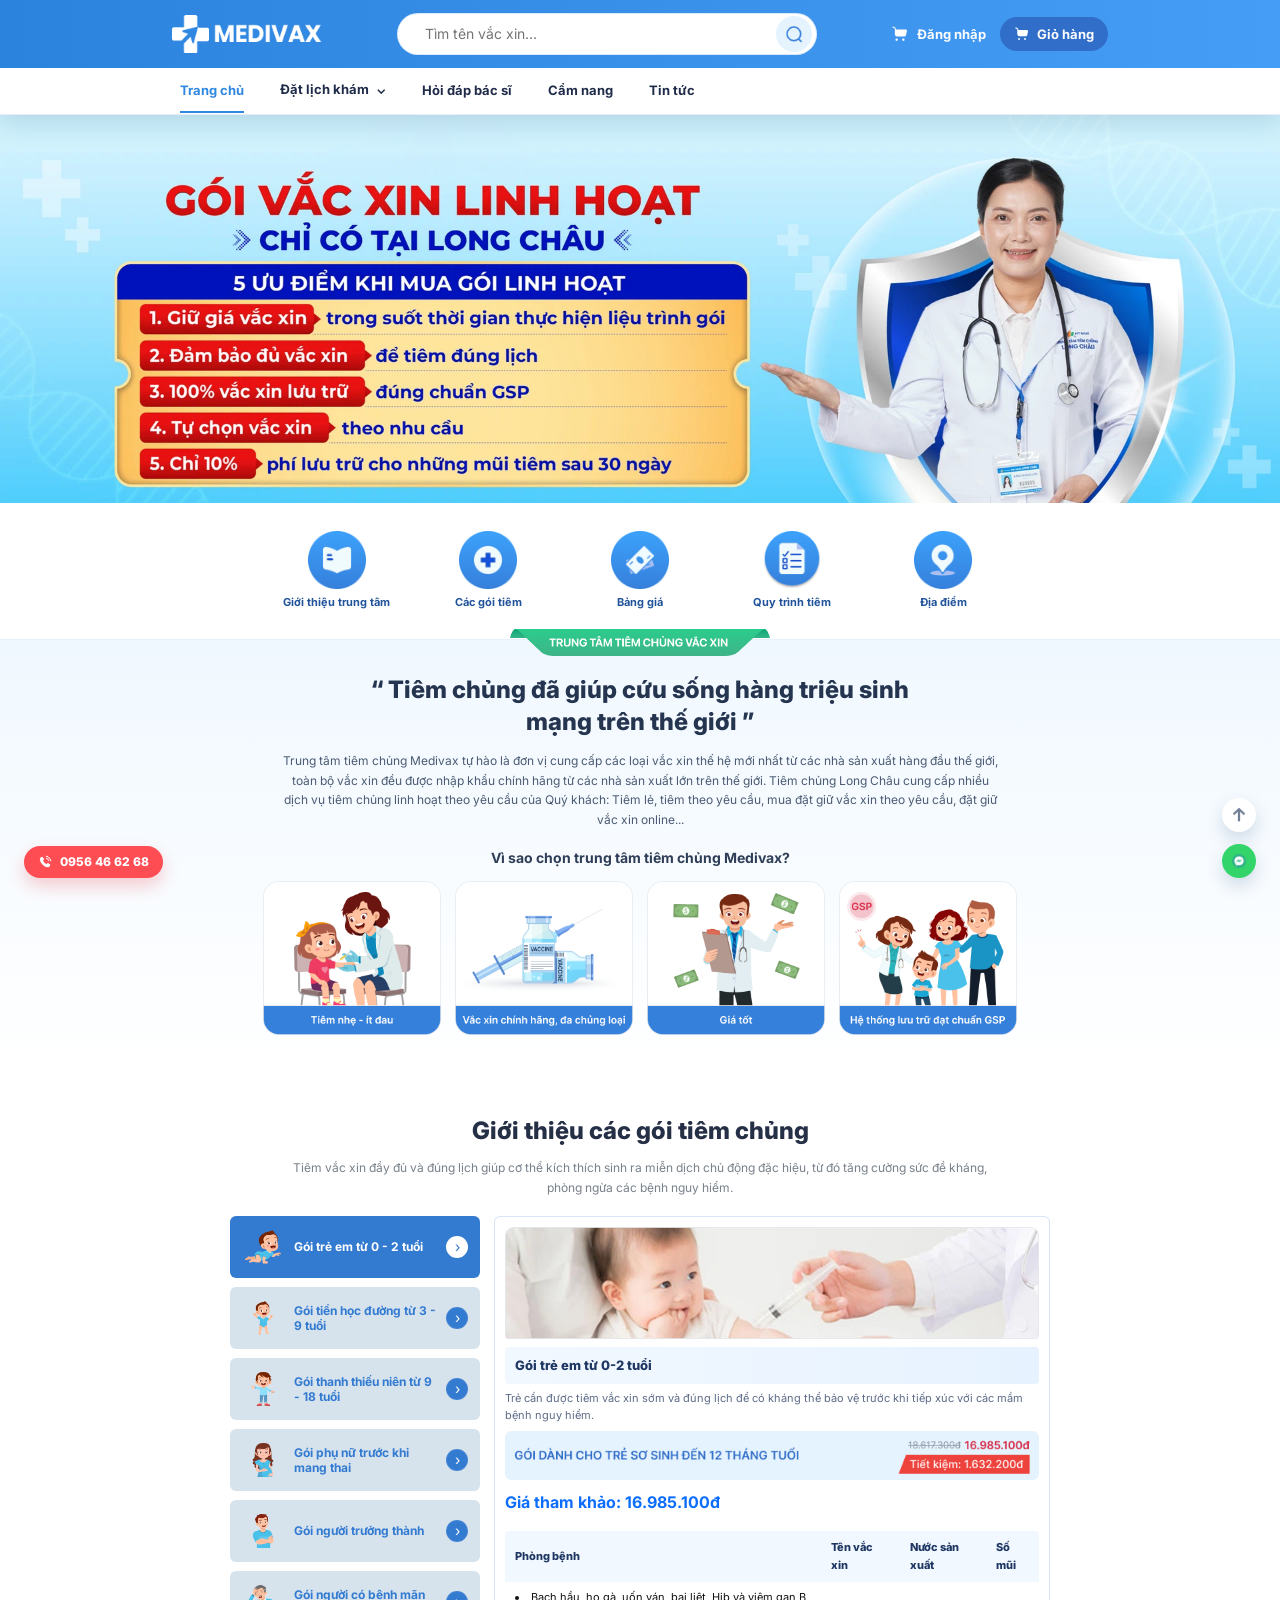
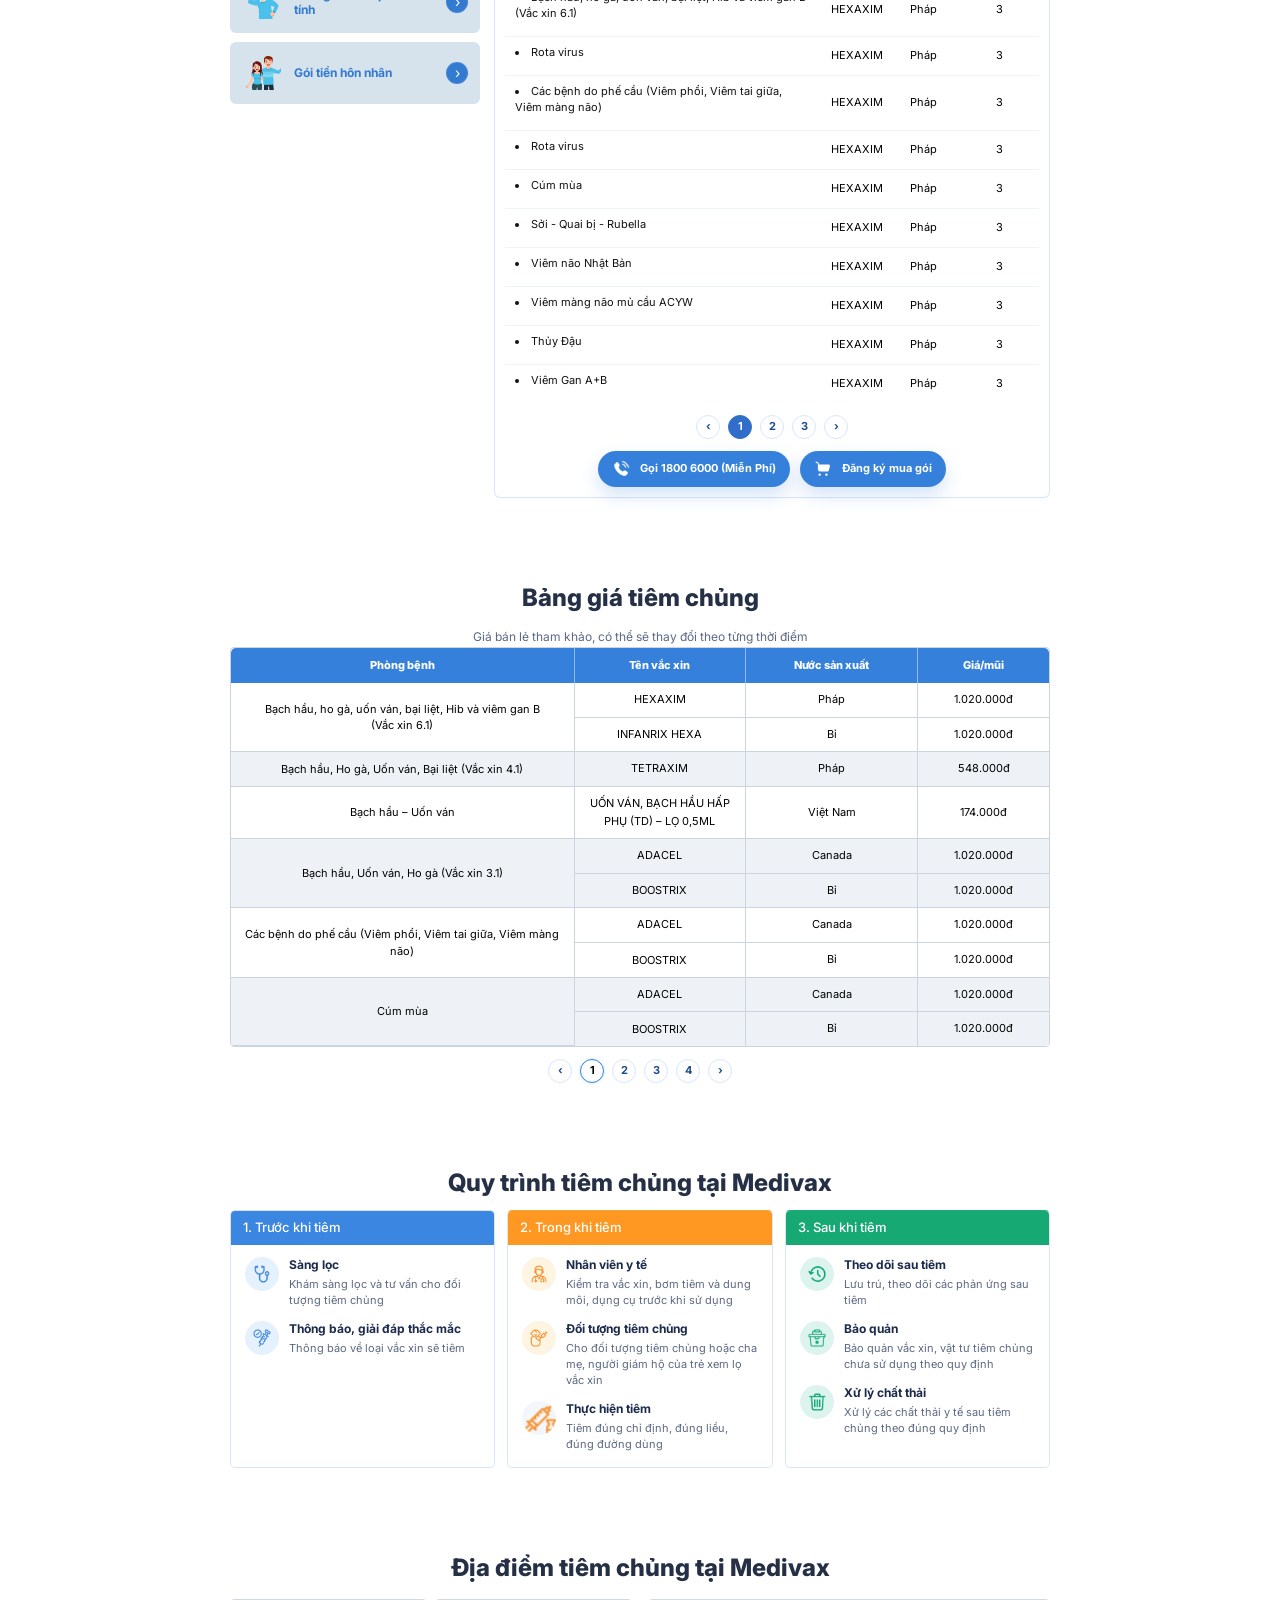
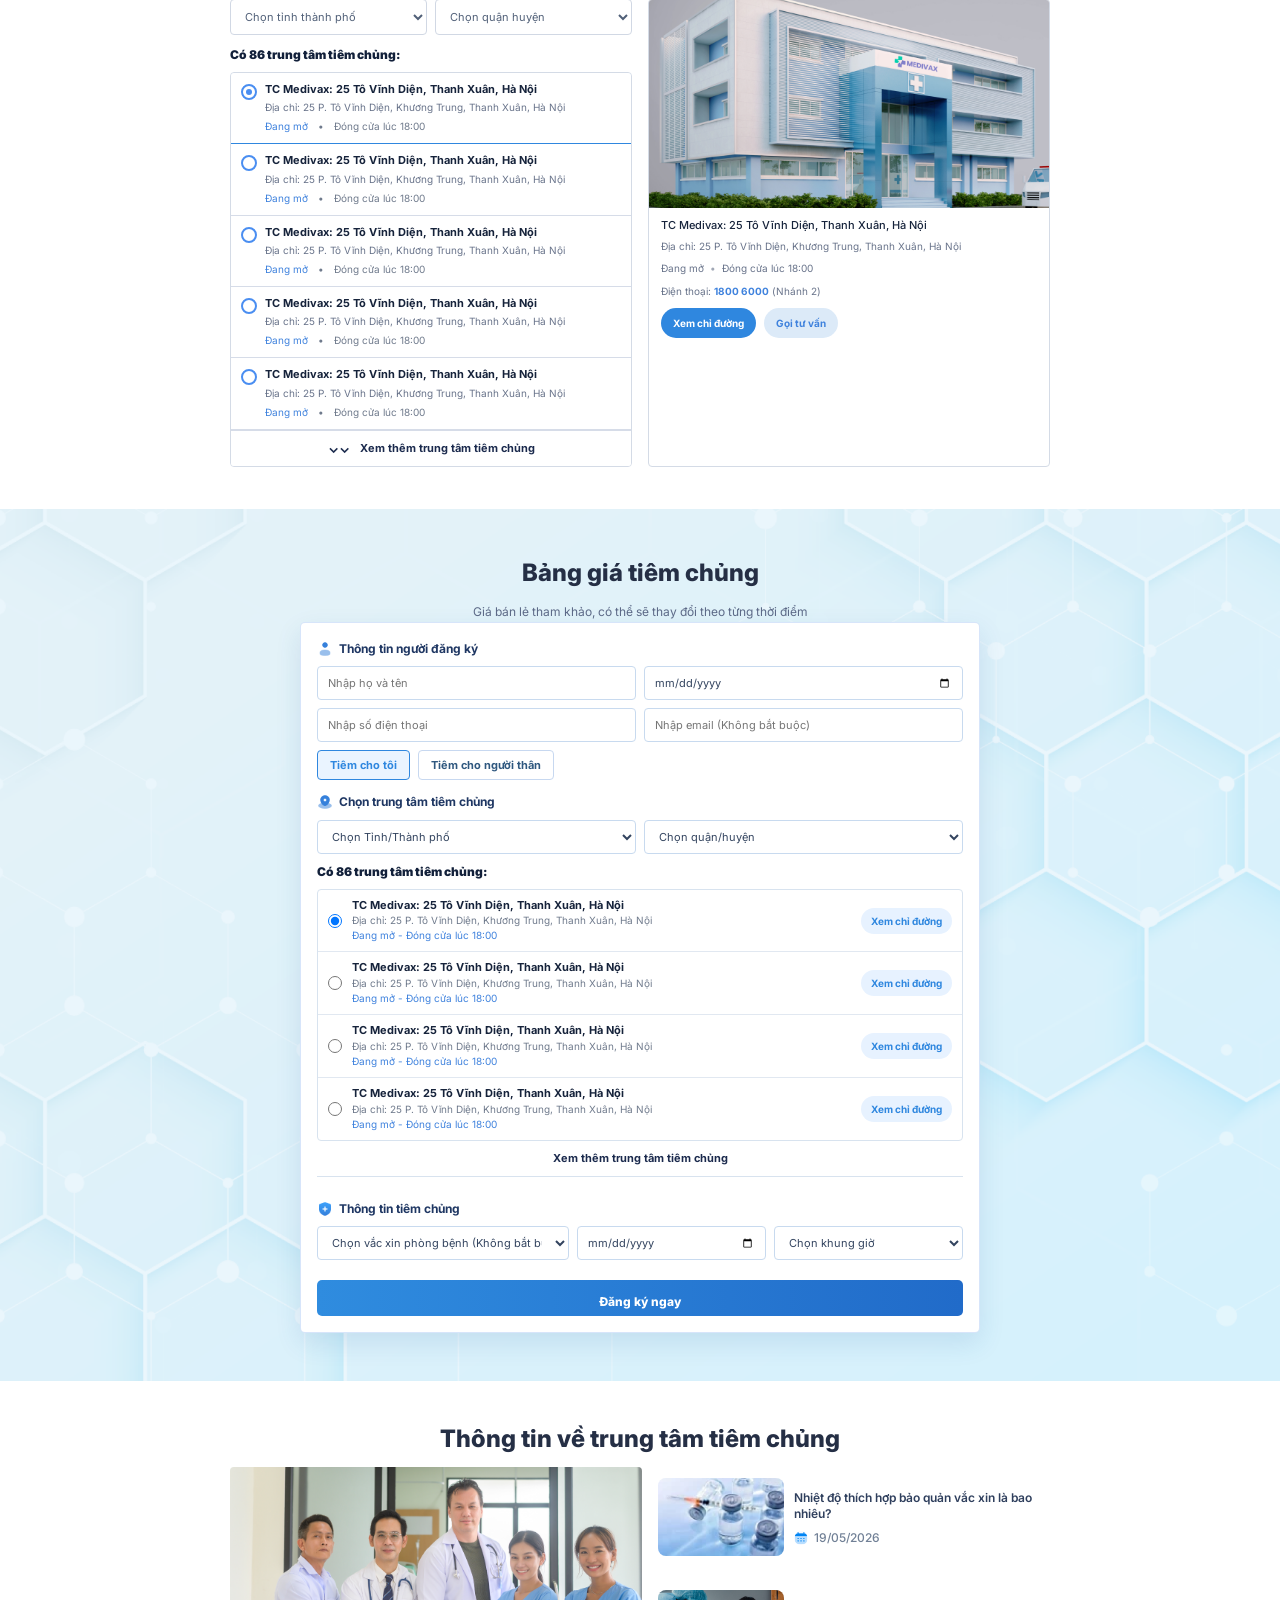
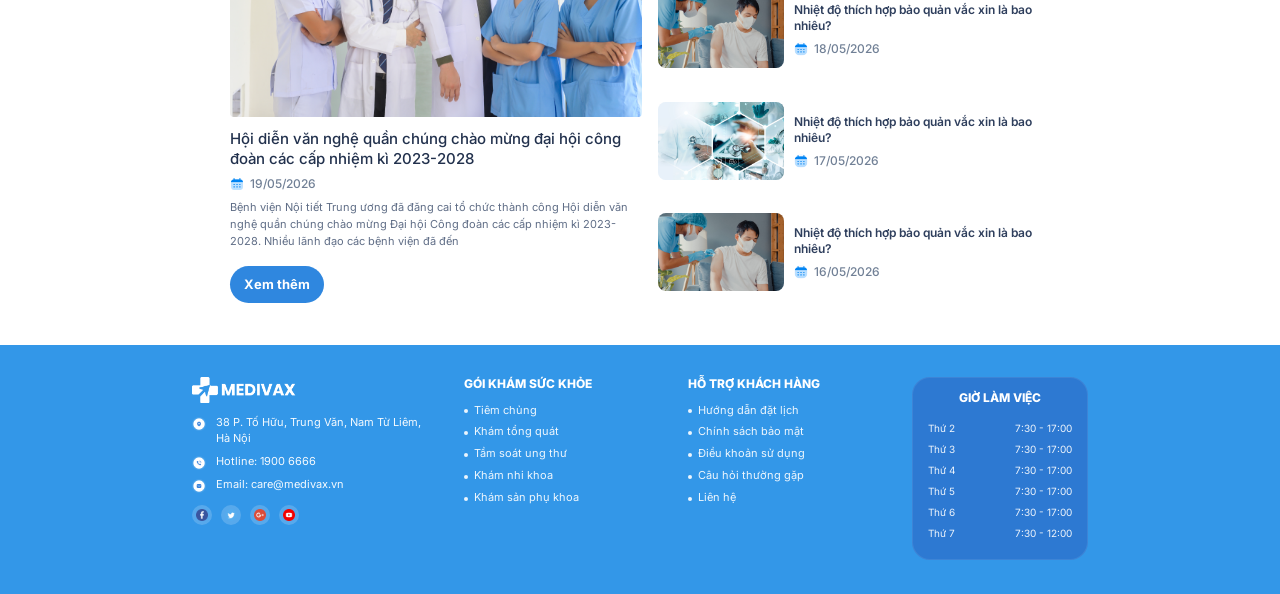
==== index.html @ 469a3bfa "local" ====
﻿<!doctype html>
<html lang="vi">
  <head>
    <meta charset="UTF-8" />
    <meta name="viewport" content="width=device-width, initial-scale=1.0" />
    <title>Medivax</title>
    <link
      href="https://cdn.jsdelivr.net/npm/bootstrap@5.3.3/dist/css/bootstrap.min.css"
      rel="stylesheet"
    />
    <link rel="stylesheet" href="assets/css/style.css" />
  </head>
  <body>
    <header class="site-header">
      <div class="top-header">
        <div class="container top-header-inner">
          <a href="index.html" class="brand" aria-label="Trang chủ Medivax">
            <img src="assets/image/logo.png" alt="Medivax" class="brand-mark" />
          </a>
          <button
            type="button"
            class="mobile-nav-trigger"
            aria-label="Mở menu"
            aria-expanded="false"
            aria-controls="main-navigation"
          >
            Menu
          </button>

          <form class="search-box" role="search">
            <input
              type="search"
              name="q"
              placeholder="Tìm tên vắc xin..."
              aria-label="Tìm kiếm vắc xin"
            />
            <button type="submit" class="search-btn" aria-label="Tìm kiếm">
              <img src="assets/image/Search.png" alt="Tìm" />
            </button>
          </form>

          <div class="header-actions">
            <a href="#" class="action-link action-login">
              <img src="assets/image/cart.png" alt="" class="icon-cart" />
              Đăng nhập
            </a>
            <a href="#" class="action-link action-cart" aria-label="Giỏ hàng">
              <img
                src="assets/image/cart.png"
                alt="Giỏ hàng"
                class="icon-cart"
              />
              Giỏ hàng
            </a>
          </div>
        </div>
      </div>

      <nav class="main-nav" id="main-navigation">
        <div class="container">
          <ul class="nav-links">
            <li><a href="index.html">Trang chủ</a></li>
            <li class="nav-dropdown">
              <a href="javascript:void(0)" class="nav-dropdown-toggle"
                >Đặt lịch khám <span aria-hidden="true">⌄</span></a
              >
              <ul class="nav-dropdown-menu" aria-label="Đặt lịch khám">
                <li><a href="cosoyte.html">Cơ sở y tế</a></li>
                <li><a href="chuyenkhoa.html">Chuyên khoa</a></li>
                <li><a href="bacsi.html">Bác sĩ</a></li>
              </ul>
            </li>
            <li><a href="hoiapbacsi.html">Hỏi đáp bác sĩ</a></li>
            <li><a href="camnangyte.html">Cẩm nang</a></li>
            <li><a href="javascript:void(0)">Tin tức</a></li>
          </ul>
        </div>
      </nav>
    </header>

    <main>
      <section class="hero-section" role="img" aria-label="Banner Medivax">
        <div class="hero-frame-single">
          <img
            src="assets/image/hero-frame-1.png"
            alt="Banner Medivax"
            class="hero-frame-img"
          />
        </div>
      </section>

      <section class="quick-actions">
        <div class="container action-list">
          <article class="action-item">
            <img
              class="action-icon-image"
              src="assets/image/logo1.png"
              alt="Giới thiệu trung tâm"
            />
            <p>Giới thiệu trung tâm</p>
          </article>
          <article class="action-item">
            <img
              class="action-icon-image"
              src="assets/image/goitiem_logo.png"
              alt="Các gói tiêm"
            />
            <p>Các gói tiêm</p>
          </article>
          <article class="action-item">
            <img
              class="action-icon-image"
              src="assets/image/banggia_logo.png"
              alt="Bảng giá"
            />
            <p>Bảng giá</p>
          </article>
          <article class="action-item">
            <img
              class="action-icon-image"
              src="assets/image/logo2.png"
              alt="Quy trình tiêm"
            />
            <p>Quy trình tiêm</p>
          </article>
          <article class="action-item">
            <img
              class="action-icon-image"
              src="assets/image/logo3.png"
              alt="Địa điểm"
            />
            <p>Địa điểm</p>
          </article>
        </div>
      </section>
      <div class="wrapper">
        <div class="section-chip-image">
          <img src="assets/image/banner.png" alt="Trung tâm tiêm chủng" />
        </div>
      </div>
      <section class="trust-section section-gap">
        <div class="container narrow">
          <h2 class="section-title">
            “ Tiêm chủng đã giúp cứu sống hàng triệu sinh mạng trên thế giới ”
          </h2>

          <p class="section-desc trust-desc">
            Trung tâm tiêm chủng Medivax tự hào là đơn vị cung cấp các loại vắc
            xin thế hệ mới nhất từ các nhà sản xuất hàng đầu thế giới, toàn bộ
            vắc xin đều được nhập khẩu chính hãng từ các nhà sản xuất lớn trên
            thế giới. Tiêm chủng Long Châu cung cấp nhiều dịch vụ tiêm chủng
            linh hoạt theo yêu cầu của Quý khách: Tiêm lẻ, tiêm theo yêu cầu,
            mua đặt giữ vắc xin theo yêu cầu, đặt giữ vắc xin online...
          </p>

          <h3 class="sub-title">Vì sao chọn trung tâm tiêm chủng Medivax?</h3>

          <div class="trust-combined">
            <img src="assets/image/Group 1000004269.png" alt="Lý do 1" />
            <img src="assets/image/Group 1000004270.png" alt="Lý do 2" />
            <img src="assets/image/Group 1000004271.png" alt="Lý do 3" />
            <img src="assets/image/Group 1000004272.png" alt="Lý do 4" />
          </div>
        </div>
      </section>

      <section class="package-section section-gap">
        <div class="container narrow">
          <h2 class="center-heading">Giới thiệu các gói tiêm chủng</h2>
          <p class="package-intro">
            Tiêm vắc xin đầy đủ và đúng lịch giúp cơ thể kích thích sinh ra miễn
            dịch chủ động đặc hiệu, từ đó tăng cường sức đề kháng, phòng ngừa
            các bệnh nguy hiểm.
          </p>
          <div class="package-layout">
            <aside class="package-menu">
              <button
                type="button"
                class="menu-item active"
                data-package="baby-0-24"
              >
                <span class="menu-icon"
                  ><img src="assets/image/baby.png" alt="icon"
                /></span>
                <span class="menu-text">Gói trẻ em từ 0 - 2 tuổi</span>
                <span class="menu-arrow">›</span>
              </button>
              <button type="button" class="menu-item" data-package="child-3-9">
                <span class="menu-icon"
                  ><img src="assets/image/kid1.png" alt="icon"
                /></span>
                <span class="menu-text">Gói tiền học đường từ 3 - 9 tuổi</span>
                <span class="menu-arrow">›</span>
              </button>
              <button type="button" class="menu-item" data-package="youth-9-18">
                <span class="menu-icon"
                  ><img src="assets/image/kid2.png" alt="icon"
                /></span>
                <span class="menu-text"
                  >Gói thanh thiếu niên từ 9 - 18 tuổi</span
                >
                <span class="menu-arrow">›</span>
              </button>
              <button
                type="button"
                class="menu-item"
                data-package="pre-pregnancy"
              >
                <span class="menu-icon"
                  ><img src="assets/image/pregnant.png" alt="icon"
                /></span>
                <span class="menu-text">Gói phụ nữ trước khi mang thai</span>
                <span class="menu-arrow">›</span>
              </button>
              <button type="button" class="menu-item" data-package="adult">
                <span class="menu-icon"
                  ><img src="assets/image/man.png" alt="icon"
                /></span>
                <span class="menu-text">Gói người trưởng thành</span>
                <span class="menu-arrow">›</span>
              </button>
              <button type="button" class="menu-item" data-package="chronic">
                <span class="menu-icon"
                  ><img src="assets/image/oldman.png" alt="icon"
                /></span>
                <span class="menu-text">Gói người có bệnh mãn tính</span>
                <span class="menu-arrow">›</span>
              </button>
              <button
                type="button"
                class="menu-item"
                data-package="pre-marriage"
              >
                <span class="menu-icon"
                  ><img src="assets/image/marriage.png" alt="icon"
                /></span>
                <span class="menu-text">Gói tiền hôn nhân</span>
                <span class="menu-arrow">›</span>
              </button>
            </aside>
            <div class="package-detail">
              <img
                class="package-hero-image"
                src="assets/image/Rectangle 11302.png"
                alt="Gói dành cho trẻ sơ sinh đến 12 tháng tuổi"
              />
              <div class="package-banner" id="package-title">
                Gói trẻ em từ 0 - 2 tuổi
              </div>
              <p class="muted" id="package-description">
                Trẻ cần được tiêm vắc xin sớm và đúng lịch để có kháng thể bảo
                vệ trước khi tiếp xúc với các mầm bệnh nguy hiểm.
              </p>
              <img
                src="assets/image/banner2.png"
                alt="banner"
                class="package-section-banner"
              />
              <p class="fw-bold text-primary mb-3" id="package-price">
                Giá tham khảo: 4.850.000đ
              </p>
              <table class="table-lite">
                <thead>
                  <tr>
                    <th>Phòng bệnh</th>
                    <th>Tên vắc xin</th>
                    <th>Nước sản xuất</th>
                    <th>Số mũi</th>
                  </tr>
                </thead>
                <tbody id="package-table-body">
                  <tr>
                    <td>
                      <ul class="disease-list">
                        <li>Lao</li>
                      </ul>
                    </td>
                    <td>BCG</td>
                    <td>Việt Nam</td>
                    <td>1</td>
                  </tr>
                  <tr>
                    <td>
                      <ul class="disease-list">
                        <li>Rota virus</li>
                      </ul>
                    </td>
                    <td>ROTARIX</td>
                    <td>Bỉ</td>
                    <td>2</td>
                  </tr>
                  <tr>
                    <td>
                      <ul class="disease-list">
                        <li>Bạch hầu, ho gà, uốn ván</li>
                      </ul>
                    </td>
                    <td>INFANRIX HEXA</td>
                    <td>Bỉ</td>
                    <td>3</td>
                  </tr>
                  <tr>
                    <td>
                      <ul class="disease-list">
                        <li>Sởi - Quai bị - Rubella</li>
                      </ul>
                    </td>
                    <td>PRIORIX</td>
                    <td>Bỉ</td>
                    <td>1</td>
                  </tr>
                  <tr>
                    <td>
                      <ul class="disease-list">
                        <li>Viêm gan A, B</li>
                      </ul>
                    </td>
                    <td>TWINRIX</td>
                    <td>Bỉ</td>
                    <td>2</td>
                  </tr>
                </tbody>
              </table>
              <nav class="package-pagination" aria-label="Phân trang gói tiêm">
                <button type="button" class="page-btn" aria-label="Trang trước">
                  ‹
                </button>
                <button
                  type="button"
                  class="page-btn active"
                  aria-current="page"
                >
                  1
                </button>
                <button type="button" class="page-btn">2</button>
                <button type="button" class="page-btn">3</button>
                <button type="button" class="page-btn" aria-label="Trang sau">
                  ›
                </button>
              </nav>
              <div class="package-cta-outline">
                <button type="button" class="package-call-btn">
                  <img src="assets/image/Phone Calling.png" alt="phone" />
                  <span>Gọi 1800 6000 (Miễn Phí)</span>
                </button>
                <button type="button" class="package-register-btn">
                  <img src="assets/image/cart.png" alt="cart" />
                  <span>Đăng ký mua gói</span>
                </button>
              </div>
            </div>
          </div>
        </div>
      </section>

      <section class="price-section section-gap">
        <div class="container narrow">
          <h2 class="center-heading">Bảng giá tiêm chủng</h2>
          <p class="section-desc">
            Giá bán lẻ tham khảo, có thể sẽ thay đổi theo từng thời điểm
          </p>
          <table class="price-table">
            <colgroup>
              <col class="price-col-disease" />
              <col class="price-col-vaccine" />
              <col class="price-col-origin" />
              <col class="price-col-price" />
            </colgroup>
            <thead>
              <tr>
                <th>Phòng bệnh</th>
                <th>Tên vắc xin</th>
                <th>Nước sản xuất</th>
                <th>Giá/mũi</th>
              </tr>
            </thead>
            <tbody>
              <tr>
                <td rowspan="2">
                  Bạch hầu, ho gà, uốn ván, bại liệt, Hib và viêm gan B<br />(Vắc
                  xin 6.1)
                </td>
                <td>HEXAXIM</td>
                <td>Pháp</td>
                <td>1.020.000đ</td>
              </tr>
              <tr>
                <td>INFANRIX HEXA</td>
                <td>Bỉ</td>
                <td>1.020.000đ</td>
              </tr>
              <tr class="price-row--alt">
                <td>Bạch hầu, Ho gà, Uốn ván, Bại liệt (Vắc xin 4.1)</td>
                <td>TETRAXIM</td>
                <td>Pháp</td>
                <td>548.000đ</td>
              </tr>
              <tr>
                <td>Bạch hầu – Uốn ván</td>
                <td>UỐN VÁN, BẠCH HẦU HẤP PHỤ (TD) – LỌ 0,5ML</td>
                <td>Việt Nam</td>
                <td>174.000đ</td>
              </tr>
              <tr class="price-row--alt">
                <td rowspan="2">Bạch hầu, Uốn ván, Ho gà (Vắc xin 3.1)</td>
                <td>ADACEL</td>
                <td>Canada</td>
                <td>1.020.000đ</td>
              </tr>
              <tr class="price-row--alt">
                <td>BOOSTRIX</td>
                <td>Bỉ</td>
                <td>1.020.000đ</td>
              </tr>
              <tr>
                <td rowspan="2">
                  Các bệnh do phế cầu (Viêm phổi, Viêm tai giữa, Viêm màng não)
                </td>
                <td>ADACEL</td>
                <td>Canada</td>
                <td>1.020.000đ</td>
              </tr>
              <tr>
                <td>BOOSTRIX</td>
                <td>Bỉ</td>
                <td>1.020.000đ</td>
              </tr>
              <tr class="price-row--alt">
                <td rowspan="2">Cúm mùa</td>
                <td>ADACEL</td>
                <td>Canada</td>
                <td>1.020.000đ</td>
              </tr>
              <tr class="price-row--alt">
                <td>BOOSTRIX</td>
                <td>Bỉ</td>
                <td>1.020.000đ</td>
              </tr>
            </tbody>
          </table>
          <nav
            class="price-pagination"
            aria-label="Phân trang bảng giá tiêm chủng"
          >
            <button type="button" class="page-btn" aria-label="Trang trước">
              ‹
            </button>
            <button type="button" class="page-btn active" aria-current="page">
              1
            </button>
            <button type="button" class="page-btn">2</button>
            <button type="button" class="page-btn">3</button>
            <button type="button" class="page-btn">4</button>
            <button type="button" class="page-btn" aria-label="Trang sau">
              ›
            </button>
          </nav>
        </div>
      </section>

      <section class="process-section section-gap">
        <div class="container narrow">
          <h2 class="center-heading">Quy trình tiêm chủng tại Medivax</h2>
          <div class="process-grid">
            <article class="process-col">
              <h3>1. Trước khi tiêm</h3>
              <ul class="process-list">
                <li class="process-item">
                  <img
                    src="assets/image/icon5.png"
                    alt="icon"
                    class="process-item__icon"
                  />
                  <div class="process-item__content">
                    <strong>Sàng lọc</strong>
                    <p>Khám sàng lọc và tư vấn cho đối tượng tiêm chủng</p>
                  </div>
                </li>
                <li class="process-item">
                  <img
                    src="assets/image/icon6.png"
                    alt="icon"
                    class="process-item__icon"
                  />
                  <div class="process-item__content">
                    <strong>Thông báo, giải đáp thắc mắc</strong>
                    <p>Thông báo về loại vắc xin sẽ tiêm</p>
                  </div>
                </li>
              </ul>
            </article>
            <article class="process-col">
              <h3>2. Trong khi tiêm</h3>
              <ul class="process-list">
                <li class="process-item">
                  <img
                    src="assets/image/icon4.png"
                    alt="icon"
                    class="process-item__icon"
                  />
                  <div class="process-item__content">
                    <strong>Nhân viên y tế</strong>
                    <p>
                      Kiểm tra vắc xin, bơm tiêm và dung môi, dụng cụ trước khi
                      sử dụng
                    </p>
                  </div>
                </li>
                <li class="process-item">
                  <img
                    src="assets/image/icon7.png"
                    alt="icon"
                    class="process-item__icon"
                  />
                  <div class="process-item__content">
                    <strong>Đối tượng tiêm chủng</strong>
                    <p>
                      Cho đối tượng tiêm chủng hoặc cha mẹ, người giám hộ của
                      trẻ xem lọ vắc xin
                    </p>
                  </div>
                </li>
                <li class="process-item">
                  <img
                    src="assets/image/syringe (2).png"
                    alt="icon"
                    class="process-item__icon"
                  />
                  <div class="process-item__content">
                    <strong>Thực hiện tiêm</strong>
                    <p>Tiêm đúng chỉ định, đúng liều, đúng đường dùng</p>
                  </div>
                </li>
              </ul>
            </article>
            <article class="process-col">
              <h3>3. Sau khi tiêm</h3>
              <ul class="process-list">
                <li class="process-item">
                  <img
                    src="assets/image/icon 8.png"
                    alt="icon"
                    class="process-item__icon"
                  />
                  <div class="process-item__content">
                    <strong>Theo dõi sau tiêm</strong>
                    <p>Lưu trú, theo dõi các phản ứng sau tiêm</p>
                  </div>
                </li>
                <li class="process-item">
                  <img
                    src="assets/image/icon10.png"
                    alt="icon"
                    class="process-item__icon"
                  />
                  <div class="process-item__content">
                    <strong>Bảo quản</strong>
                    <p>
                      Bảo quản vắc xin, vật tư tiêm chủng chưa sử dụng theo quy
                      định
                    </p>
                  </div>
                </li>
                <li class="process-item">
                  <img
                    src="assets/image/icon 9.png"
                    alt="icon"
                    class="process-item__icon"
                  />
                  <div class="process-item__content">
                    <strong>Xử lý chất thải</strong>
                    <p>
                      Xử lý các chất thải y tế sau tiêm chủng theo đúng quy định
                    </p>
                  </div>
                </li>
              </ul>
            </article>
          </div>
        </div>
      </section>

      <section class="location-section section-gap">
        <div class="container narrow">
          <h2 class="center-heading">Địa điểm tiêm chủng tại Medivax</h2>
          <div class="location-layout location-layout--expanded">
            <div class="location-panel">
              <div class="location-toolbar">
                <select
                  class="location-select"
                  aria-label="Chọn tỉnh thành phố"
                >
                  <option>Chọn tỉnh thành phố</option>
                </select>
                <select class="location-select" aria-label="Chọn quận huyện">
                  <option>Chọn quận huyện</option>
                </select>
              </div>

              <p class="location-count">
                <strong>Có 86 trung tâm tiêm chủng:</strong>
              </p>

              <div class="location-list location-list--stacked">
                <div class="location-item location-item--filled active">
                  <div class="location-item__radio" aria-hidden="true"></div>
                  <div class="location-item__content">
                    <strong
                      >TC Medivax: 25 Tô Vĩnh Diện, Thanh Xuân, Hà Nội</strong
                    >
                    <p>
                      Địa chỉ: 25 P. Tô Vĩnh Diện, Khương Trung, Thanh Xuân, Hà
                      Nội
                    </p>
                    <div class="location-item__status">
                      <span class="is-open">Đang mở</span>
                      <span>•</span>
                      <span>Đóng cửa lúc 18:00</span>
                    </div>
                  </div>
                </div>
                <div class="location-item location-item--filled">
                  <div class="location-item__radio" aria-hidden="true"></div>
                  <div class="location-item__content">
                    <strong
                      >TC Medivax: 25 Tô Vĩnh Diện, Thanh Xuân, Hà Nội</strong
                    >
                    <p>
                      Địa chỉ: 25 P. Tô Vĩnh Diện, Khương Trung, Thanh Xuân, Hà
                      Nội
                    </p>
                    <div class="location-item__status">
                      <span class="is-open">Đang mở</span>
                      <span>•</span>
                      <span>Đóng cửa lúc 18:00</span>
                    </div>
                  </div>
                </div>
                <div class="location-item location-item--filled">
                  <div class="location-item__radio" aria-hidden="true"></div>
                  <div class="location-item__content">
                    <strong
                      >TC Medivax: 25 Tô Vĩnh Diện, Thanh Xuân, Hà Nội</strong
                    >
                    <p>
                      Địa chỉ: 25 P. Tô Vĩnh Diện, Khương Trung, Thanh Xuân, Hà
                      Nội
                    </p>
                    <div class="location-item__status">
                      <span class="is-open">Đang mở</span>
                      <span>•</span>
                      <span>Đóng cửa lúc 18:00</span>
                    </div>
                  </div>
                </div>
                <div class="location-item location-item--filled">
                  <div class="location-item__radio" aria-hidden="true"></div>
                  <div class="location-item__content">
                    <strong
                      >TC Medivax: 25 Tô Vĩnh Diện, Thanh Xuân, Hà Nội</strong
                    >
                    <p>
                      Địa chỉ: 25 P. Tô Vĩnh Diện, Khương Trung, Thanh Xuân, Hà
                      Nội
                    </p>
                    <div class="location-item__status">
                      <span class="is-open">Đang mở</span>
                      <span>•</span>
                      <span>Đóng cửa lúc 18:00</span>
                    </div>
                  </div>
                </div>
                <div class="location-item location-item--filled">
                  <div class="location-item__radio" aria-hidden="true"></div>
                  <div class="location-item__content">
                    <strong
                      >TC Medivax: 25 Tô Vĩnh Diện, Thanh Xuân, Hà Nội</strong
                    >
                    <p>
                      Địa chỉ: 25 P. Tô Vĩnh Diện, Khương Trung, Thanh Xuân, Hà
                      Nội
                    </p>
                    <div class="location-item__status">
                      <span class="is-open">Đang mở</span>
                      <span>•</span>
                      <span>Đóng cửa lúc 18:00</span>
                    </div>
                  </div>
                </div>
                <button type="button" class="location-more-btn">
                  <span aria-hidden="true">⌄⌄</span>
                  Xem thêm trung tâm tiêm chủng
                </button>
              </div>
            </div>
            <article class="location-card location-card--featured">
              <img
                class="location-image"
                src="assets/image/benhvien.png"
                alt="Trung tâm tiêm chủng Medivax"
              />
              <div class="location-card__body">
                <h3>TC Medivax: 25 Tô Vĩnh Diện, Thanh Xuân, Hà Nội</h3>
                <p>
                  Địa chỉ: 25 P. Tô Vĩnh Diện, Khương Trung, Thanh Xuân, Hà Nội
                </p>
                <p>
                  <span class="is-open">Đang mở</span>
                  <span class="location-dot">•</span>
                  <span>Đóng cửa lúc 18:00</span>
                </p>
                <p>
                  Điện thoại: <a href="tel:18006000">1800 6000</a> (Nhánh 2)
                </p>
                <div class="location-actions">
                  <button type="button" class="btn-pill">Xem chỉ đường</button>
                  <button type="button" class="btn-pill btn-pill--soft">
                    Gọi tư vấn
                  </button>
                </div>
              </div>
            </article>
          </div>
        </div>
      </section>

      <section class="booking-section section-gap">
        <div class="container narrow booking-wrap">
          <h2 class="center-heading">Bảng giá tiêm chủng</h2>
          <p class="section-desc">
            Giá bán lẻ tham khảo, có thể sẽ thay đổi theo từng thời điểm
          </p>
          <form class="booking-form booking-form--home">
            <fieldset>
              <legend>
                <img src="assets/image/User.png" alt="" /> Thông tin người đăng
                ký
              </legend>
              <div class="field-grid">
                <input type="text" placeholder="Nhập họ và tên" />
                <input type="date" aria-label="Ngày sinh" />
              </div>
              <div class="field-grid">
                <input type="tel" placeholder="Nhập số điện thoại" />
                <input type="text" placeholder="Nhập email (Không bắt buộc)" />
              </div>
              <div class="booking-tab-row">
                <button type="button" class="booking-tab active">
                  Tiêm cho tôi
                </button>
                <button type="button" class="booking-tab">
                  Tiêm cho người thân
                </button>
              </div>
            </fieldset>

            <fieldset>
              <legend>
                <img src="assets/image/Map Point Wave.png" alt="" /> Chọn trung
                tâm tiêm chủng
              </legend>
              <div class="field-grid">
                <select aria-label="Chọn tỉnh thành phố">
                  <option>Chọn Tỉnh/Thành phố</option>
                </select>
                <select aria-label="Chọn quận huyện">
                  <option>Chọn quận/huyện</option>
                </select>
              </div>
              <p class="location-count">
                <strong>Có 86 trung tâm tiêm chủng:</strong>
              </p>
              <div class="booking-location-list">
                <label class="booking-location-item active">
                  <input type="radio" name="booking-location" checked />
                  <span>
                    <strong
                      >TC Medivax: 25 Tô Vĩnh Diện, Thanh Xuân, Hà Nội</strong
                    >
                    <small
                      >Địa chỉ: 25 P. Tô Vĩnh Diện, Khương Trung, Thanh Xuân, Hà
                      Nội</small
                    >
                    <em>Đang mở - Đóng cửa lúc 18:00</em>
                  </span>
                  <button type="button">Xem chỉ đường</button>
                </label>
                <label class="booking-location-item">
                  <input type="radio" name="booking-location" />
                  <span>
                    <strong
                      >TC Medivax: 25 Tô Vĩnh Diện, Thanh Xuân, Hà Nội</strong
                    >
                    <small
                      >Địa chỉ: 25 P. Tô Vĩnh Diện, Khương Trung, Thanh Xuân, Hà
                      Nội</small
                    >
                    <em>Đang mở - Đóng cửa lúc 18:00</em>
                  </span>
                  <button type="button">Xem chỉ đường</button>
                </label>
                <label class="booking-location-item">
                  <input type="radio" name="booking-location" />
                  <span>
                    <strong
                      >TC Medivax: 25 Tô Vĩnh Diện, Thanh Xuân, Hà Nội</strong
                    >
                    <small
                      >Địa chỉ: 25 P. Tô Vĩnh Diện, Khương Trung, Thanh Xuân, Hà
                      Nội</small
                    >
                    <em>Đang mở - Đóng cửa lúc 18:00</em>
                  </span>
                  <button type="button">Xem chỉ đường</button>
                </label>
                <label class="booking-location-item">
                  <input type="radio" name="booking-location" />
                  <span>
                    <strong
                      >TC Medivax: 25 Tô Vĩnh Diện, Thanh Xuân, Hà Nội</strong
                    >
                    <small
                      >Địa chỉ: 25 P. Tô Vĩnh Diện, Khương Trung, Thanh Xuân, Hà
                      Nội</small
                    >
                    <em>Đang mở - Đóng cửa lúc 18:00</em>
                  </span>
                  <button type="button">Xem chỉ đường</button>
                </label>
              </div>
              <button type="button" class="location-more-btn">
                Xem thêm trung tâm tiêm chủng
              </button>
            </fieldset>

            <fieldset>
              <legend>
                <img src="assets/image/Shield Plus.png" alt="" /> Thông tin tiêm
                chủng
              </legend>
              <div class="field-grid three-cols">
                <select aria-label="Chọn vắc xin phòng bệnh">
                  <option>Chọn vắc xin phòng bệnh (Không bắt buộc)</option>
                </select>
                <input type="date" aria-label="Chọn ngày hẹn tiêm" />
                <select aria-label="Chọn khung giờ">
                  <option>Chọn khung giờ</option>
                </select>
              </div>
            </fieldset>
            <button type="submit" class="btn-primary">Đăng ký ngay</button>
          </form>
        </div>
      </section>

      <section class="news-section section-gap">
        <div class="container narrow">
          <h2 class="center-heading">Thông tin về trung tâm tiêm chủng</h2>
          <div class="news-layout">
            <article class="news-feature">
              <img
                class="news-feature-image"
                src="assets/image/nhombacsi.png"
                alt="Hình minh họa bài viết"
              />
              <h3>
                Hội diễn văn nghệ quần chúng chào mừng đại hội công đoàn các cấp
                nhiệm kì 2023-2028
              </h3>

              <div class="news-date-block">
                <img src="assets/image/Calendar.png" alt="Calendar icon" />
                <span>19/05/2026</span>
              </div>

              <p>
                Bệnh viện Nội tiết Trung ương đã đăng cai tổ chức thành công Hội
                diễn văn nghệ quần chúng chào mừng Đại hội Công đoàn các cấp
                nhiệm kì 2023-2028. Nhiều lãnh đạo các bệnh viện đã đến
              </p>
              <a href="chitiettintuc.html" type="button" class="btn-pill"
                >Xem thêm</a
              >
            </article>
            <div class="news-list">
              <article class="news-mini">
                <img src="assets/image/vaccine.png" alt="Tin tiêm chủng" />
                <p>
                  Nhiệt độ thích hợp bảo quản vắc xin là bao nhiêu?
                  <span class="news-date-block mini-date">
                    <img src="assets/image/Calendar.png" alt="Calendar icon" />
                    <span>19/05/2026</span>
                  </span>
                </p>
              </article>

              <article class="news-mini">
                <img src="assets/image/tiem.png" alt="Tin tiêm chủng" />
                <p>
                  Nhiệt độ thích hợp bảo quản vắc xin là bao nhiêu?
                  <span class="news-date-block mini-date">
                    <img src="assets/image/Calendar.png" alt="Calendar icon" />
                    <span>18/05/2026</span>
                  </span>
                </p>
              </article>

              <article class="news-mini">
                <img src="assets/image/khambenh.png" alt="Tin tiêm chủng" />
                <p>
                  Nhiệt độ thích hợp bảo quản vắc xin là bao nhiêu?
                  <span class="news-date-block mini-date">
                    <img src="assets/image/Calendar.png" alt="Calendar icon" />
                    <span>17/05/2026</span>
                  </span>
                </p>
              </article>

              <article class="news-mini">
                <img src="assets/image/tiem.png" alt="Tin tiêm chủng" />
                <p>
                  Nhiệt độ thích hợp bảo quản vắc xin là bao nhiêu?
                  <span class="news-date-block mini-date">
                    <img src="assets/image/Calendar.png" alt="Calendar icon" />
                    <span>16/05/2026</span>
                  </span>
                </p>
              </article>
            </div>
          </div>
        </div>
      </section>
    </main>

    <footer class="site-footer">
      <div class="container footer-grid footer-grid--figma">
        <div class="footer-brand-col">
          <a href="index.html" class="footer-logo" aria-label="Medivax">
            <img src="assets/image/logo.png" alt="Medivax" />
          </a>
          <ul class="footer-contact-list">
            <li>
              <img src="assets/image/icon3.png" alt="" />
              <span>38 P. Tố Hữu, Trung Văn, Nam Từ Liêm, Hà Nội</span>
            </li>
            <li>
              <img src="assets/image/icon.png" alt="" />
              <span>Hotline: 1900 6666</span>
            </li>
            <li>
              <img src="assets/image/icon2.png" alt="" />
              <span>Email: care@medivax.vn</span>
            </li>
          </ul>
          <div class="footer-socials" aria-label="Mạng xã hội">
            <a href="#" aria-label="Facebook"
              ><img src="assets/image/fb.png" alt=""
            /></a>
            <a href="#" aria-label="Twitter"
              ><img src="assets/image/tw.png" alt=""
            /></a>
            <a href="#" aria-label="Gmail"
              ><img src="assets/image/gmail.png" alt=""
            /></a>
            <a href="#" aria-label="Youtube"
              ><img src="assets/image/yt.png" alt=""
            /></a>
          </div>
        </div>
        <div class="footer-link-col">
          <strong>GÓI KHÁM SỨC KHỎE</strong>
          <a href="#">Tiêm chủng</a>
          <a href="#">Khám tổng quát</a>
          <a href="#">Tầm soát ung thư</a>
          <a href="#">Khám nhi khoa</a>
          <a href="#">Khám sản phụ khoa</a>
        </div>
        <div class="footer-link-col">
          <strong>HỖ TRỢ KHÁCH HÀNG</strong>
          <a href="#">Hướng dẫn đặt lịch</a>
          <a href="#">Chính sách bảo mật</a>
          <a href="#">Điều khoản sử dụng</a>
          <a href="#">Câu hỏi thường gặp</a>
          <a href="#">Liên hệ</a>
        </div>
        <div class="footer-hours-card">
          <strong>GIỜ LÀM VIỆC</strong>
          <div class="footer-hours-row">
            <span>Thứ 2</span><span>7:30 - 17:00</span>
          </div>
          <div class="footer-hours-row">
            <span>Thứ 3</span><span>7:30 - 17:00</span>
          </div>
          <div class="footer-hours-row">
            <span>Thứ 4</span><span>7:30 - 17:00</span>
          </div>
          <div class="footer-hours-row">
            <span>Thứ 5</span><span>7:30 - 17:00</span>
          </div>
          <div class="footer-hours-row">
            <span>Thứ 6</span><span>7:30 - 17:00</span>
          </div>
          <div class="footer-hours-row">
            <span>Thứ 7</span><span>7:30 - 12:00</span>
          </div>
        </div>
      </div>
    </footer>

    <div class="floating-contact floating-contact--left">
      <a href="tel:0956466268" class="floating-hotline">
        <img src="assets/image/Phone Calling.png" alt="" />
        <span>0956 46 62 68</span>
      </a>
    </div>
    <div class="floating-contact floating-contact--right">
      <a href="#" class="floating-circle" aria-label="Lên đầu trang">
        <img src="assets/image/Vector.png" alt="" />
      </a>
      <a
        href="#"
        class="floating-circle floating-circle--green"
        aria-label="Tư vấn"
      >
        <img src="assets/image/facebook MSG.png" alt="" />
      </a>
    </div>

    <script src="https://cdn.jsdelivr.net/npm/bootstrap@5.3.3/dist/js/bootstrap.bundle.min.js"></script>
    <script src="assets/js/script.js"></script>
  </body>
</html>
---- assets/css/style.css ----
@charset "UTF-8";
@import url("https://fonts.googleapis.com/css2?family=Inter:wght@400;500;600;700;800&display=swap");
:root {
  --header-height: 112px;
  --brand-blue: #2f87df;
  --nav-text: #1f2b49;
  --soft-bg: #f2f7ff;
  --hero-red: #e51f2d;
  --hero-blue: #0e4fb0;
  --text-main: #16233b;
  --surface: #ffffff;
}

* {
  box-sizing: border-box;
}

html {
  scroll-behavior: smooth;
}

body {
  margin: 0;
  font-family: "Inter", "Segoe UI", sans-serif;
  color: #16233b;
  background: linear-gradient(180deg, #f6f9ff 0%, #eef4fb 100%);
  line-height: 1.6;
  text-rendering: optimizeLegibility;
  -webkit-font-smoothing: antialiased;
}

img {
  max-width: 100%;
  display: block;
}

button,
input,
select,
textarea {
  font: inherit;
}

a {
  transition: color 0.2s ease, opacity 0.2s ease, transform 0.2s ease;
}

.container {
  width: min(1200px, 100% - 32px);
  margin: 0 auto;
}

button,
input,
select,
textarea {
  font: inherit;
}

a {
  transition: color 0.2s ease, opacity 0.2s ease, transform 0.2s ease;
}

.container {
  width: min(1200px, 100% - 32px);
  margin: 0 auto;
}

.site-header {
  position: fixed;
  top: 0;
  left: 0;
  right: 0;
  z-index: 1000;
  box-shadow: 0 8px 24px rgba(15, 49, 95, 0.14);
}
.site-header .top-header {
  background: linear-gradient(90deg, #2c83dd 0%, #469df5 100%);
}
.site-header .top-header-inner {
  min-height: 68px;
  display: flex;
  align-items: center;
  justify-content: space-between;
  gap: 16px;
}
.site-header .container {
  max-width: 960px;
}
.site-header .search-box {
  display: flex;
  align-items: center;
  gap: 8px;
  background: #ffffff;
  padding: 3px 5px 3px 18px;
  border-radius: 28px;
  width: 470px;
  height: 42px;
  box-shadow: inset 0 0 0 1px rgba(41, 134, 229, 0.18);
}
.site-header .search-box input[type=search] {
  border: 0;
  outline: none;
  padding: 8px 10px;
  flex: 1;
  background: transparent;
  font-size: 14px;
}
.site-header .search-box .search-btn {
  background: #e5f3fe;
  border: 0;
  min-width: 36px;
  width: 36px;
  height: 36px;
  padding: 0;
  border-radius: 999px;
  display: inline-flex;
  align-items: center;
  justify-content: center;
  box-shadow: none;
  cursor: pointer;
}
.site-header .search-box .search-btn img {
  width: 18px;
  height: 18px;
}
.site-header .header-actions {
  display: flex;
  align-items: center;
  gap: 12px;
}
.site-header .header-actions .action-link {
  display: flex;
  align-items: center;
  justify-content: center;
  gap: 10px;
  padding: 8px 14px;
  border-radius: 999px;
  color: #fff;
  font-weight: 700;
  text-decoration: none;
  background: linear-gradient(90deg, #4fb0ff 0%, #2c83dd 100%);
  box-shadow: 0 10px 24px rgba(12, 63, 120, 0.12);
  border: 1px solid rgba(255, 255, 255, 0.08);
}
.site-header .header-actions .action-link img {
  width: 18px;
  height: 18px;
  display: inline-block;
}
.site-header .header-actions .action-link.action-login {
  padding-left: 12px;
  background: transparent;
  box-shadow: none;
  padding: 0 8px;
  border-radius: 4px;
}

.brand {
  text-decoration: none;
  color: #fff;
  display: inline-flex;
  align-items: center;
  gap: 8px;
  font-weight: 800;
  letter-spacing: 0.6px;
  text-transform: uppercase;
}

.brand-mark {
  width: 150px;
  height: 48px;
  -o-object-fit: contain;
     object-fit: contain;
  display: block;
}

.brand-link-image-only {
  display: inline-flex;
  align-items: center;
  gap: 0;
}

.hero-shell {
  display: flex;
  align-items: center;
  justify-content: center;
  min-height: 200px;
}
.hero-shell--blue {
  background: linear-gradient(135deg, #2c83dd 0%, #469df5 100%);
}
.hero-shell--blue-dark {
  background: linear-gradient(135deg, #0e4fb0 0%, #2c83dd 100%);
}
.hero-shell--red {
  background: linear-gradient(135deg, #e51f2d 0%, #f5555e 100%);
}
.hero-shell--green {
  background: linear-gradient(135deg, #10b981 0%, #34d399 100%);
}
.hero-shell--amber {
  background: linear-gradient(135deg, #f59e0b 0%, #fbbf24 100%);
}
.hero-shell--violet {
  background: linear-gradient(135deg, #8b5cf6 0%, #a78bfa 100%);
}
.hero-shell--pink {
  background: linear-gradient(135deg, #ec4899 0%, #f472b6 100%);
}
.hero-shell--indigo {
  background: linear-gradient(135deg, #6366f1 0%, #818cf8 100%);
}
.hero-shell--teal {
  background: linear-gradient(135deg, #14b8a6 0%, #2dd4bf 100%);
}
.hero-shell--orange {
  background: linear-gradient(135deg, #f97316 0%, #fb923c 100%);
}
.hero-shell--compact {
  min-height: 150px;
}
.hero-shell--tall {
  min-height: 250px;
}

.hero-copy {
  text-align: center;
}

.hero-title {
  margin: 0;
  color: #fff;
  line-height: 1.4;
}
.hero-title--sm {
  font-size: 32px;
}
.hero-title--md {
  font-size: 36px;
}

.hero-copy p {
  margin: 12px 0 0;
  color: rgba(255, 255, 255, 0.9);
}

.hero-copy--light p {
  color: rgba(255, 255, 255, 0.9);
}

.page-grid-auto-320 {
  display: grid;
  grid-template-columns: repeat(auto-fit, minmax(320px, 1fr));
  gap: 24px;
}

.page-grid-auto-300 {
  display: grid;
  grid-template-columns: repeat(auto-fit, minmax(300px, 1fr));
  gap: 24px;
}

.page-grid-auto-280 {
  display: grid;
  grid-template-columns: repeat(auto-fit, minmax(280px, 1fr));
  gap: 24px;
}

.page-grid-auto-250 {
  display: grid;
  grid-template-columns: repeat(auto-fit, minmax(250px, 1fr));
  gap: 16px;
}

.page-grid-2-1 {
  display: grid;
  grid-template-columns: 1fr 320px;
  gap: 32px;
  align-items: start;
}

.page-grid-2-1-300 {
  display: grid;
  grid-template-columns: 1fr 300px;
  gap: 32px;
}

.page-grid-2-1-1fr {
  display: grid;
  grid-template-columns: 1fr 1fr;
  gap: 16px;
}

.page-grid-3 {
  display: grid;
  grid-template-columns: repeat(3, 1fr);
  gap: 12px;
}

.page-grid-4 {
  display: grid;
  grid-template-columns: repeat(4, 1fr);
  gap: 18px;
}

.page-grid-4-compact {
  display: grid;
  grid-template-columns: repeat(4, 1fr);
  gap: 20px;
}

.content-card {
  display: flex;
  flex-direction: column;
  background: #ffffff;
  border: 1px solid #e0e8f0;
  border-radius: 8px;
  overflow: hidden;
  transition: all 0.3s;
}
.content-card--shadow {
  box-shadow: 0 14px 34px rgba(27, 86, 171, 0.08);
}
.content-card--lift:hover {
  transform: translateY(-2px);
  box-shadow: 0 10px 24px rgba(27, 86, 171, 0.12);
}
.content-card__media {
  display: flex;
  align-items: center;
  justify-content: center;
  color: #fff;
  font-size: 48px;
  height: 200px;
}
.content-card__media--short {
  height: 140px;
}
.content-card__media--large {
  height: 260px;
}
.content-card__body {
  display: flex;
  flex-direction: column;
  flex: 1;
  padding: 20px;
}
.content-card__body--medium {
  padding: 16px;
}
.content-card__body--tight {
  padding: 14px;
}
.content-card__title {
  margin: 0 0 12px;
  color: #1b2a4d;
}
.content-card__title--sm {
  font-size: 15px;
}
.content-card__title--md {
  font-size: 16px;
}
.content-card__title--lg {
  font-size: 20px;
}

.icon-image {
  display: block;
  -o-object-fit: contain;
     object-fit: contain;
  max-width: 100%;
  max-height: 100%;
}
.icon-image--sm {
  width: 20px;
  height: 20px;
}
.icon-image--md {
  width: 32px;
  height: 32px;
}
.icon-image--lg {
  width: 48px;
  height: 48px;
}
.icon-image--xl {
  width: 56px;
  height: 56px;
}
.icon-image--avatar {
  width: 64px;
  height: 64px;
}

.content-card__desc {
  margin: 0 0 16px;
  color: #666;
  font-size: 14px;
  line-height: 1.8;
}

.content-card__meta {
  margin: 0 0 8px;
  font-size: 12px;
  color: #999;
  text-transform: uppercase;
}

.content-card__tag-list {
  display: flex;
  gap: 8px;
  flex-wrap: wrap;
}

.role-line {
  margin: 0 0 12px;
  color: #2f87df;
  font-size: 13px;
  font-weight: 600;
}

.info-line {
  margin: 0 0 12px;
  color: #666;
  font-size: 13px;
}

.note-line {
  margin: 0 0 12px;
  color: #999;
  font-size: 13px;
  text-transform: none;
}

.feature-grid {
  display: grid;
  grid-template-columns: repeat(auto-fit, minmax(250px, 1fr));
  gap: 20px;
}

.feature-tile {
  text-align: center;
}

.feature-emoji {
  font-size: 48px;
  margin-bottom: 12px;
}

.feature-title {
  color: #1b2a4d;
  margin: 0 0 8px;
}

.feature-desc {
  color: #666;
  font-size: 14px;
}

.footer-grid a {
  color: inherit;
  text-decoration: none;
}

.tag-pill {
  display: inline-block;
  background: #f0f4fb;
  color: #2f87df;
  padding: 4px 10px;
  border-radius: 16px;
  font-size: 12px;
  font-weight: 600;
}

.tag-pill--sm {
  font-size: 11px;
  padding: 4px 10px;
}

.tag-pill--md {
  font-size: 13px;
  padding: 6px 14px;
  border-radius: 20px;
}

.btn-primary,
.btn-pill {
  text-align: center;
  transition: transform 0.2s ease, box-shadow 0.2s ease, opacity 0.2s ease;
}

.btn-soft {
  background: #f2f7ff;
  color: #2f87df;
  border: 1px solid #ddd;
  cursor: pointer;
}

.btn-soft--block {
  margin-top: auto;
  width: 100%;
  padding: 10px;
  border-radius: 20px;
  font-weight: 600;
}

.btn-soft--rounded {
  border-radius: 6px;
}

.btn-outline-blue {
  background: #fff;
  color: #2f87df;
  border: 1px solid #2f87df;
  cursor: pointer;
}

.btn-outline-blue--block {
  margin-top: 15px;
  width: 100%;
  padding: 10px 16px;
  font-size: 13px;
  font-weight: 600;
  border-radius: 6px;
}

.btn-inline {
  display: inline-block;
}

.surface-light {
  background: #f2f7ff;
}

.surface-white {
  background: #fff;
}

.surface-soft {
  background: #f9fbfd;
}

.text-center-block {
  text-align: center;
}

.text-white {
  color: #fff;
}

.text-white-soft {
  color: rgba(255, 255, 255, 0.9);
}

.btn-inline-row {
  display: flex;
  gap: 12px;
}

.btn-inline-row > * {
  flex: 1;
}

.form-section {
  background: #f2f7ff;
}

.form-card {
  background: #fff;
  border-radius: 16px;
  padding: 20px;
  box-shadow: 0 14px 34px rgba(27, 86, 171, 0.12);
}

.form-legend {
  font-size: 16px;
  font-weight: 700;
  margin-bottom: 20px;
  display: block;
}

.form-field-label {
  display: block;
  margin-bottom: 6px;
  font-weight: 600;
  font-size: 14px;
}

.form-input,
.form-select,
.form-textarea {
  width: 100%;
  padding: 10px;
  border: 1px solid #ddd;
  border-radius: 6px;
}

.form-textarea {
  min-height: 120px;
  font-family: inherit;
  font-size: 14px;
}

.form-actions {
  margin-top: 30px;
  display: flex;
  gap: 12px;
}

.form-actions > * {
  flex: 1;
}

.location-list--stacked {
  display: grid;
  grid-template-columns: 1fr;
  gap: 12px;
}

.location-item--filled {
  padding: 16px;
  border: 1px solid #ddd;
  border-radius: 8px;
  cursor: pointer;
  transition: all 0.3s;
  background: #f9fbfd;
}
.location-item--filled strong {
  color: #2f87df;
}
.location-item--filled .header-actions .action-link.action-login {
  background: transparent;
  box-shadow: none;
  padding: 0 8px;
  border-radius: 4px;
}

.support-panel {
  background: linear-gradient(135deg, #2c83dd 0%, #469df5 100%);
  color: white;
}
.support-panel h2 {
  color: white;
  text-align: center;
}
.support-panel p {
  text-align: center;
  margin-bottom: 20px;
}
.support-panel--spaced p {
  margin-bottom: 30px;
}

.support-center {
  text-align: center;
}
.support-center p {
  margin: 10px 0;
}

.signup-form {
  display: flex;
  gap: 12px;
  max-width: 500px;
  margin: 0 auto;
}
.signup-form input {
  flex: 1;
  padding: 12px;
  border: 0;
  border-radius: 6px;
  font-size: 14px;
}
.signup-form button {
  padding: 12px 24px;
  background: #e51f2d;
  color: #fff;
  border: 0;
  border-radius: 6px;
  font-weight: 600;
  cursor: pointer;
  white-space: nowrap;
}

.faq-list {
  display: grid;
  gap: 16px;
}

.faq-item {
  border: 1px solid #ddd;
  border-radius: 8px;
  padding: 16px;
  cursor: pointer;
}

.faq-summary {
  font-weight: 600;
  color: #1b2a4d;
  cursor: pointer;
}

.faq-answer {
  margin: 12px 0 0;
  color: #666;
  font-size: 14px;
}

.article-meta-box {
  background: #fff;
  border-bottom: 2px solid #2f87df;
  padding-bottom: 16px;
  margin-bottom: 24px;
}

.article-body {
  color: #666;
  line-height: 1.8;
  font-size: 15px;
}
.article-body h2 {
  color: #1b2a4d;
  margin: 24px 0 16px;
}

.info-box {
  background: #fff;
  border: 1px solid #e0e8f0;
  padding: 16px;
  border-radius: 8px;
}
.info-box--soft {
  background: #f2f7ff;
}
.info-box--spaced {
  margin-top: 16px;
}
.info-box__title {
  color: #1b2a4d;
  margin-top: 0;
}

.info-row {
  margin-bottom: 16px;
  padding-bottom: 16px;
  border-bottom: 1px solid #ddd;
}

.info-label {
  color: #999;
  font-size: 12px;
  margin: 0 0 4px;
  text-transform: uppercase;
}

.info-value {
  color: #1b2a4d;
  margin: 0;
  font-size: 13px;
}

.info-value--strong {
  font-size: 14px;
  font-weight: 600;
}

.article-table {
  width: 100%;
  border-collapse: collapse;
  margin: 16px 0;
}
.article-table th,
.article-table td {
  padding: 12px;
  text-align: left;
  border: 1px solid #ddd;
}
.article-table thead tr {
  background: #f2f7ff;
}

.share-row {
  display: flex;
  gap: 8px;
  flex-wrap: wrap;
}

.share-button {
  padding: 8px 14px;
  color: #fff;
  border: 0;
  border-radius: 4px;
  cursor: pointer;
  font-weight: 600;
  font-size: 12px;
}
.share-button--facebook {
  background: #3b5998;
}
.share-button--twitter {
  background: #1da1f2;
}
.share-button--zalo {
  background: #25d366;
}
.share-button--gray {
  background: #666;
}

.doctor-meta {
  margin: 0 0 8px;
  color: #666;
  font-size: 14px;
}

.doctor-bio {
  background: #fff;
  border: 1px solid #e0e8f0;
  padding: 24px;
  border-radius: 8px;
  margin-bottom: 32px;
}

.doctor-profile {
  display: flex;
  gap: 24px;
  align-items: flex-start;
}

.doctor-avatar {
  font-size: 96px;
  line-height: 1;
}

.doctor-tags {
  display: flex;
  gap: 8px;
  flex-wrap: wrap;
}

.doctor-sidebar {
  background: #f2f7ff;
  padding: 24px;
  border-radius: 8px;
  height: -moz-fit-content;
  height: fit-content;
}

.doctor-sidebar--white {
  background: #fff;
}

.doctor-rating {
  display: flex;
  align-items: center;
  gap: 4px;
  margin-bottom: 8px;
}
.doctor-rating__stars {
  color: #f59e0b;
}
.doctor-rating__count {
  color: #666;
  font-size: 13px;
}

.rating-text {
  margin: 0;
  font-size: 13px;
}

.section-subtitle {
  color: #1b2a4d;
  margin: 24px 0 12px;
}

.section-subtitle--first {
  margin-top: 0;
}

.text-copy {
  color: #666;
  line-height: 1.8;
}

.bullet-list {
  color: #666;
  line-height: 1.8;
}

.action-stack {
  display: grid;
  gap: 12px;
}
.action-stack .btn-primary,
.action-stack .btn-pill {
  display: block;
  text-align: center;
}

.article-layout {
  display: grid;
  grid-template-columns: 1fr 300px;
  gap: 32px;
}

.article-layout--wide-sidebar {
  grid-template-columns: 1fr 320px;
}

.article-head {
  background: #fff;
  border-bottom: 2px solid #2f87df;
  padding-bottom: 16px;
  margin-bottom: 24px;
}
.article-head__meta {
  margin: 0 0 8px;
  color: #999;
  font-size: 13px;
}
.article-head__tags {
  display: flex;
  gap: 8px;
  flex-wrap: wrap;
}

.article-content {
  color: #666;
  line-height: 1.8;
  font-size: 15px;
}
.article-content h2 {
  color: #1b2a4d;
  margin: 24px 0 16px;
}

.article-tip {
  background: #f2f7ff;
  padding: 16px;
  border-radius: 8px;
  border-left: 4px solid #2f87df;
}

.article-table--alt tbody tr:nth-child(2n) {
  background: #f9f9f9;
}

.share-card {
  background: #fff;
  border: 1px solid #e0e8f0;
  padding: 16px;
  border-radius: 8px;
  margin-top: 24px;
}

.related-list {
  list-style: none;
  padding: 0;
  margin: 0;
}
.related-list li {
  margin-bottom: 12px;
  padding-bottom: 12px;
  border-bottom: 1px solid #ddd;
}

.qa-layout {
  display: grid;
  gap: 16px;
}

.qa-page {
  padding-top: calc(var(--header-height) + 24px);
  padding-bottom: 60px;
}

.qa-hero {
  padding: 40px 0 24px;
  background: linear-gradient(180deg, #e9f3ff 0%, #f7fbff 100%);
  text-align: center;
}

.qa-hero h1 {
  margin: 0 0 16px;
  font-size: 20px;
  color: #1b2a4d;
}

.qa-search {
  margin-bottom: 16px;
}

.qa-search__bar {
  display: flex;
  align-items: center;
  gap: 12px;
  background: #fff;
  border: 1px solid #e0e8f0;
  border-radius: 999px;
  padding: 6px 16px;
  max-width: 720px;
  margin: 0 auto;
  box-shadow: 0 12px 20px rgba(27, 86, 171, 0.08);
}

.qa-search__keyword {
  display: flex;
  align-items: center;
  gap: 10px;
  flex: 1;
}

.qa-search__keyword input {
  border: 0;
  outline: none;
  flex: 1;
  padding: 10px 0;
}

.qa-search__divider {
  width: 1px;
  height: 28px;
  background: #e0e8f0;
}

.qa-search__location {
  display: inline-flex;
  align-items: center;
  gap: 8px;
  font-size: 13px;
  color: #5b6b82;
}

.qa-search__location select {
  border: 0;
  background: transparent;
  font-weight: 600;
  color: #1b2a4d;
}

.qa-pill-row {
  display: flex;
  flex-wrap: wrap;
  gap: 8px;
  justify-content: center;
}

.qa-pill {
  border: 1px solid #d8e4f4;
  background: #fff;
  color: #2f87df;
  border-radius: 999px;
  padding: 6px 12px;
  font-size: 12px;
  font-weight: 600;
}

.qa-pill--active {
  background: #2f87df;
  color: #fff;
  border-color: #2f87df;
}

.qa-content {
  padding: 24px 0 0;
}

.qa-content-grid {
  display: grid;
  grid-template-columns: minmax(0, 1fr) 320px;
  gap: 24px;
  align-items: start;
}

.qa-list {
  display: grid;
  gap: 16px;
}

.qa-item,
.qa-detail-card {
  background: #fff;
  border: 1px solid #e0e8f0;
  border-radius: 12px;
  padding: 16px;
}

.qa-item__head {
  display: flex;
  flex-direction: column;
  gap: 6px;
  margin-bottom: 10px;
}

.qa-item__title {
  color: #2f87df;
  font-weight: 700;
}

.qa-item p {
  color: #5b6b82;
  margin: 0 0 12px;
}

.qa-item__footer {
  display: flex;
  flex-wrap: wrap;
  gap: 12px;
  align-items: center;
}

.qa-item__tag {
  background: #eef4ff;
  color: #2f87df;
  padding: 6px 10px;
  border-radius: 999px;
  font-size: 12px;
}

.qa-item__meta {
  display: flex;
  gap: 12px;
  font-size: 12px;
  color: #5b6b82;
}

.qa-item__meta span {
  display: inline-flex;
  align-items: center;
  gap: 4px;
}

.qa-item__meta img {
  width: 12px;
  height: 12px;
}

.qa-side {
  display: grid;
  gap: 16px;
}

.qa-form-card {
  background: #fff;
  border: 1px solid #e0e8f0;
  border-radius: 12px;
  padding: 16px;
  box-shadow: 0 12px 24px rgba(27, 86, 171, 0.08);
}

.qa-form-card h2 {
  margin: 0 0 12px;
  font-size: 14px;
  color: #1b2a4d;
}

.qa-field {
  display: grid;
  gap: 6px;
  margin-bottom: 12px;
  font-size: 12px;
  color: #5b6b82;
}

.qa-field input,
.qa-field select,
.qa-field textarea {
  border: 1px solid #dbe6f5;
  border-radius: 8px;
  padding: 8px 10px;
  font-size: 12px;
}

.qa-radio-row {
  display: flex;
  gap: 12px;
  font-size: 12px;
}

.qa-upload {
  display: inline-flex;
  align-items: center;
  gap: 8px;
  padding: 8px 10px;
  border: 1px dashed #cfe0f7;
  border-radius: 8px;
  font-size: 12px;
  color: #2f87df;
  cursor: pointer;
}

.qa-upload img {
  width: 16px;
  height: 16px;
}

.qa-note {
  margin: 8px 0 12px;
  font-size: 11px;
  color: #8a96a8;
}

.qa-submit {
  width: 100%;
  border: 0;
  border-radius: 8px;
  background: #2f87df;
  color: #fff;
  padding: 8px 12px;
  font-weight: 600;
}

.qa-ad-card {
  background: #fff;
  border: 1px solid #e0e8f0;
  border-radius: 12px;
  padding: 16px;
  text-align: center;
}

.qa-ad-card img {
  width: 100%;
  border-radius: 8px;
}

.qa-back {
  display: inline-flex;
  align-items: center;
  gap: 6px;
  color: #2f87df;
  text-decoration: none;
  margin-bottom: 12px;
  font-weight: 600;
}

.qa-detail-answer-box {
  margin-top: 12px;
  background: #f2f7ff;
  border-radius: 10px;
  padding: 12px;
  color: #5b6b82;
}

.qa-detail-answer-head {
  display: flex;
  align-items: center;
  gap: 10px;
  margin-bottom: 8px;
}

.qa-detail-answer-head img {
  width: 28px;
  height: 28px;
  border-radius: 50%;
  background: #e9f2ff;
  padding: 4px;
}

.qa-detail-answer-head span {
  font-size: 12px;
  color: #8a96a8;
}

.qa-detail-actions {
  margin-top: 12px;
  display: flex;
  gap: 10px;
}

.qa-action-btn {
  border: 1px solid #d8e4f4;
  background: #fff;
  color: #2f87df;
  border-radius: 999px;
  padding: 6px 14px;
  font-size: 12px;
}

.blog-page {
  padding-top: calc(var(--header-height) + 24px);
}

.blog-hero {
  padding: 24px 0 16px;
  background: linear-gradient(180deg, #e9f3ff 0%, #f7fbff 100%);
}

.blog-hero__inner {
  display: flex;
  align-items: center;
  justify-content: space-between;
  gap: 24px;
}

.blog-hero__content h1 {
  margin: 6px 0 0;
  font-size: 22px;
}

.blog-hero__media img {
  width: 440px;
  max-width: 100%;
  height: auto;
  border-radius: 12px;
}

.breadcrumb {
  font-size: 12px;
  color: #8a96a8;
  display: inline-flex;
  gap: 6px;
}

.breadcrumb a {
  color: inherit;
  text-decoration: none;
}

.blog-content {
  padding: 24px 0 48px;
}

.blog-grid {
  display: grid;
  grid-template-columns: minmax(0, 1fr) 320px;
  gap: 24px;
}

.blog-list {
  display: grid;
  gap: 16px;
}

.blog-card {
  display: grid;
  grid-template-columns: 120px 1fr;
  gap: 16px;
  background: #fff;
  border: 1px solid #e0e8f0;
  border-radius: 12px;
  padding: 12px;
}

.blog-card__image img {
  width: 100%;
  height: 100%;
  -o-object-fit: cover;
     object-fit: cover;
  border-radius: 10px;
}

.blog-card__image {
  aspect-ratio: 1/1;
}

.blog-card__body h3,
.blog-card__body h4 {
  margin: 0 0 6px;
  font-size: 14px;
  color: #1b2a4d;
}

.blog-card__body p {
  margin: 0 0 10px;
  font-size: 12px;
  color: #5b6b82;
}

.blog-card__meta {
  display: flex;
  gap: 12px;
  font-size: 11px;
  color: #8a96a8;
}

.blog-card__meta span {
  display: inline-flex;
  align-items: center;
  gap: 4px;
}

.blog-card__meta img {
  width: 12px;
  height: 12px;
}

.blog-sidebar {
  display: grid;
  gap: 16px;
}

.blog-search-card,
.blog-category-card {
  background: #fff;
  border: 1px solid #e0e8f0;
  border-radius: 12px;
  padding: 16px;
}

.blog-search-card h3,
.blog-category-card h3 {
  margin: 0 0 12px;
  font-size: 13px;
  color: #1b2a4d;
}

.blog-search {
  display: flex;
  align-items: center;
  gap: 8px;
  border: 1px solid #dbe6f5;
  border-radius: 8px;
  padding: 6px 10px;
}

.blog-search input {
  border: 0;
  outline: none;
  flex: 1;
  font-size: 12px;
}

.blog-category-list {
  list-style: none;
  padding: 0;
  margin: 0;
  display: grid;
  gap: 10px;
}

.blog-category-list li {
  display: grid;
  grid-template-columns: 24px 1fr auto;
  align-items: center;
  gap: 8px;
  font-size: 12px;
  color: #5b6b82;
}

.blog-category-list img {
  width: 28px;
  height: 28px;
  border-radius: 8px;
  background: #f2f7ff;
  padding: 4px;
}

.blog-category-list strong {
  font-weight: 600;
  color: #2f87df;
}

.article-page {
  padding-top: calc(var(--header-height) + 24px);
  padding-bottom: 48px;
}

.article-detail {
  padding: 16px 0 32px;
}

.article-layout {
  display: grid;
  grid-template-columns: minmax(0, 1fr) 320px;
  gap: 24px;
}

.article-main {
  background: #fff;
  border: 1px solid #e0e8f0;
  border-radius: 12px;
  padding: 20px;
}

.article-header {
  border-bottom: 1px solid #eef2f7;
  padding-bottom: 16px;
  margin-bottom: 16px;
}

.article-main h1 {
  margin: 12px 0 12px;
  font-size: 20px;
  line-height: 1.4;
}

.article-link-list {
  display: flex;
  flex-wrap: wrap;
  gap: 8px;
  margin-top: 10px;
}

.article-link-list a {
  background: #e9f2ff;
  color: #2f87df;
  text-decoration: none;
  padding: 6px 10px;
  border-radius: 999px;
  font-size: 11px;
}

.article-meta-row {
  display: flex;
  gap: 12px;
  font-size: 12px;
  color: #8a96a8;
}

.article-meta-row span {
  display: inline-flex;
  align-items: center;
  gap: 4px;
}

.article-meta-row img {
  width: 12px;
  height: 12px;
}

.article-tag-row {
  display: flex;
  gap: 8px;
  margin: 12px 0 16px;
  flex-wrap: wrap;
}

.article-body {
  color: #5b6b82;
  font-size: 14px;
  line-height: 1.8;
}

.article-body img {
  width: 100%;
  border-radius: 12px;
  margin: 16px 0;
}

.article-actions {
  margin: 16px 0 24px;
  display: flex;
  gap: 8px;
  flex-wrap: wrap;
  align-items: center;
}

.article-actions span {
  font-size: 12px;
  color: #8a96a8;
  display: inline-flex;
  align-items: center;
  gap: 4px;
}

.article-actions img {
  width: 12px;
  height: 12px;
}

.article-comment {
  background: #fff;
  border: 1px solid #e0e8f0;
  border-radius: 12px;
  padding: 16px;
}

.article-comment__head {
  display: flex;
  justify-content: space-between;
  gap: 12px;
  font-size: 12px;
  color: #8a96a8;
}

.article-comment textarea {
  width: 100%;
  border: 1px solid #dbe6f5;
  border-radius: 8px;
  min-height: 80px;
  padding: 10px;
  margin: 12px 0;
}

.article-comment__footer {
  display: flex;
  justify-content: space-between;
  align-items: center;
  font-size: 12px;
  color: #8a96a8;
}

.article-comment__footer button {
  border: 0;
  background: #2f87df;
  color: #fff;
  border-radius: 8px;
  padding: 6px 12px;
}

.article-related {
  margin-top: 24px;
}

.article-related-list {
  display: grid;
  gap: 12px;
}

.article-sidebar {
  display: grid;
  gap: 16px;
}

@media (max-width: 900px) {
  .blog-hero__inner {
    flex-direction: column;
    align-items: flex-start;
  }
  .blog-grid,
  .article-layout {
    grid-template-columns: 1fr;
  }
}
@media (max-width: 600px) {
  .blog-card {
    grid-template-columns: 1fr;
  }
}
@media (max-width: 900px) {
  .qa-content-grid {
    grid-template-columns: 1fr;
  }
}
@media (max-width: 600px) {
  .qa-search__bar {
    flex-direction: column;
    align-items: stretch;
  }
}
.doctor-list-page,
.doctor-detail-page {
  padding-top: calc(var(--header-height) + 24px);
}

.doctor-list-hero {
  padding: 48px 0 32px;
  background: linear-gradient(180deg, #e9f3ff 0%, #f7fbff 100%);
  text-align: center;
}

.doctor-list-hero h1 {
  margin: 0 0 12px;
  color: #1b2a4d;
}

.doctor-list-hero p {
  margin: 0;
  color: #5b6b82;
}

.doctor-search {
  margin-top: 20px;
}

.doctor-search__bar {
  display: flex;
  align-items: center;
  gap: 12px;
  background: #fff;
  border: 1px solid #e0e8f0;
  border-radius: 999px;
  padding: 6px 16px;
  max-width: 760px;
  margin: 0 auto;
  box-shadow: 0 12px 20px rgba(27, 86, 171, 0.08);
}

.doctor-search__keyword {
  display: flex;
  align-items: center;
  gap: 10px;
  flex: 1;
}

.doctor-search__keyword input {
  border: 0;
  outline: none;
  flex: 1;
  padding: 10px 0;
}

.doctor-search__divider {
  width: 1px;
  height: 28px;
  background: #e0e8f0;
}

.doctor-search__location {
  display: inline-flex;
  align-items: center;
  gap: 8px;
  font-size: 13px;
  color: #5b6b82;
}

.doctor-search__location select {
  border: 0;
  background: transparent;
  font-weight: 600;
  color: #1b2a4d;
}

.doctor-list-section {
  padding: 24px 0 48px;
}

.doctor-list-toolbar {
  display: flex;
  align-items: center;
  justify-content: space-between;
  gap: 16px;
  margin: 28px 0 24px;
}

.doctor-list-toolbar h2 {
  margin: 0;
}

.doctor-filters {
  display: flex;
  gap: 12px;
  flex-wrap: wrap;
}

.doctor-filters label {
  display: inline-flex;
  align-items: center;
  gap: 8px;
  background: #fff;
  border: 1px solid #e0e8f0;
  border-radius: 999px;
  padding: 8px 14px;
  font-size: 13px;
  color: #5b6b82;
}

.doctor-filters select {
  border: 0;
  background: transparent;
  font-weight: 600;
  color: #1b2a4d;
}

.doctor-grid {
  display: grid;
  grid-template-columns: repeat(4, minmax(0, 1fr));
  gap: 20px;
}

.doctor-card {
  background: #fff;
  border: 1px solid #e0e8f0;
  border-radius: 14px;
  padding: 16px;
  text-align: center;
  box-shadow: 0 10px 22px rgba(27, 86, 171, 0.08);
  display: flex;
  flex-direction: column;
  gap: 8px;
  cursor: pointer;
}

.doctor-card__avatar img {
  width: 72px;
  height: 72px;
  border-radius: 50%;
  -o-object-fit: cover;
     object-fit: cover;
  margin: 0 auto;
}

.doctor-card__name {
  margin: 0;
  font-size: 13px;
  color: #1b2a4d;
  font-weight: 600;
}

.doctor-card__specialty {
  margin: 0;
  font-size: 11px;
  color: #2f87df;
}

.doctor-card__stats {
  display: flex;
  justify-content: center;
  gap: 12px;
  flex-wrap: wrap;
  font-size: 11px;
  color: #5b6b82;
}

.doctor-card__stats span {
  display: inline-flex;
  align-items: center;
  gap: 4px;
}

.doctor-card__stats img {
  width: 12px;
  height: 12px;
}

.doctor-card__cta {
  margin-top: auto;
  border: 0;
  border-radius: 8px;
  padding: 8px 12px;
  background: linear-gradient(135deg, #2c83dd 0%, #469df5 100%);
  color: #fff;
  font-weight: 600;
  font-size: 12px;
  cursor: pointer;
  display: inline-flex;
  align-items: center;
  justify-content: center;
  gap: 6px;
}

.doctor-card__cta img {
  width: 14px;
  height: 14px;
}

.doctor-detail-hero {
  padding: 32px 0 24px;
  background: #f5f9ff;
}

.doctor-detail-card {
  background: #fff;
  border: 1px solid #e0e8f0;
  border-radius: 18px;
  padding: 24px;
  display: grid;
  grid-template-columns: 160px 1fr 220px;
  gap: 24px;
  align-items: center;
  box-shadow: 0 16px 30px rgba(27, 86, 171, 0.08);
}

.doctor-detail-card__media img {
  width: 140px;
  height: 140px;
  border-radius: 18px;
  -o-object-fit: cover;
     object-fit: cover;
}

.doctor-detail-card__body h1 {
  margin: 0 0 8px;
  font-size: 22px;
}

.doctor-detail-subtitle {
  margin: 0 0 12px;
  color: #2f87df;
  font-weight: 600;
}

.doctor-detail-tags {
  display: flex;
  flex-wrap: wrap;
  gap: 8px;
}

.doctor-detail-tags span {
  background: #eef4ff;
  color: #2f87df;
  border-radius: 999px;
  padding: 6px 12px;
  font-size: 12px;
}

.doctor-detail-card__stats {
  border-left: 1px dashed #e0e8f0;
  padding-left: 16px;
  font-size: 12px;
  color: #5b6b82;
  display: grid;
  gap: 6px;
}

.doctor-stat-line {
  display: grid;
  grid-template-columns: 18px 1fr auto;
  align-items: center;
  gap: 8px;
  padding: 4px 0;
  border-bottom: 1px dashed #e0e8f0;
}

.doctor-stat-line img {
  width: 14px;
  height: 14px;
}

.doctor-stat-line:last-child {
  border-bottom: 0;
}

.doctor-schedule-section {
  padding: 24px 0;
}

.doctor-schedule-card {
  background: #fff;
  border: 1px solid #e0e8f0;
  border-radius: 16px;
  overflow: hidden;
}

.doctor-schedule-head {
  display: flex;
  align-items: center;
  justify-content: space-between;
  gap: 16px;
  padding: 16px 20px;
  background: #f7fbff;
}

.doctor-schedule-location {
  display: flex;
  gap: 12px;
  align-items: flex-start;
}

.doctor-schedule-location img {
  width: 24px;
  height: 24px;
  margin-top: 4px;
}

.doctor-schedule-location p {
  margin: 0 0 6px;
  font-weight: 600;
  color: #1b2a4d;
}

.doctor-schedule-location span {
  font-size: 13px;
  color: #5b6b82;
}

.doctor-schedule-toggle {
  width: 32px;
  height: 32px;
  border-radius: 50%;
  border: 1px solid #d6e4f5;
  background: #fff;
  color: #2f87df;
  font-weight: 700;
}

.doctor-schedule-body {
  padding: 16px 20px 20px;
}

.doctor-schedule-date {
  display: flex;
  align-items: center;
  justify-content: space-between;
  font-weight: 600;
  margin-bottom: 12px;
}

.doctor-schedule-date__pill {
  background: #e9f3ff;
  color: #2f87df;
  border-radius: 999px;
  padding: 4px 12px;
  font-size: 12px;
}

.doctor-time-grid {
  display: grid;
  grid-template-columns: repeat(auto-fit, minmax(64px, 1fr));
  gap: 8px;
}

.time-slot {
  background: #fff;
  border: 1px solid #cfe0f7;
  color: #2f87df;
  padding: 8px 6px;
  border-radius: 8px;
  font-size: 12px;
  font-weight: 600;
}

.doctor-review-section {
  padding: 28px 0;
}

.doctor-review-section h2 {
  margin: 0 0 16px;
}

.doctor-review-list {
  display: grid;
  gap: 12px;
}

.doctor-review-card {
  background: #fff;
  border: 1px solid #e0e8f0;
  border-radius: 12px;
  padding: 16px;
}

.doctor-review-head {
  display: flex;
  gap: 12px;
  align-items: center;
  margin-bottom: 8px;
}

.doctor-review-head img {
  width: 32px;
  height: 32px;
  border-radius: 50%;
  background: #e9f2ff;
  padding: 4px;
}

.doctor-review-head h3 {
  margin: 0 0 4px;
  font-size: 14px;
}

.doctor-review-stars {
  color: #f59e0b;
  font-size: 12px;
}

.doctor-review-card p {
  margin: 0 0 8px;
  color: #5b6b82;
}

.doctor-review-date {
  font-size: 12px;
  color: #999;
}

.review-pagination {
  display: flex;
  justify-content: center;
  gap: 6px;
  margin-top: 16px;
  align-items: center;
  flex-wrap: wrap;
}

.review-pagination a {
  width: 28px;
  height: 28px;
  border-radius: 6px;
  border: 1px solid #d8e4f4;
  display: inline-flex;
  align-items: center;
  justify-content: center;
  color: #2f87df;
  text-decoration: none;
  font-size: 12px;
}

.pagination-ellipsis {
  color: #5b6b82;
  padding: 0 6px;
  font-size: 12px;
}

.pagination-size select {
  border: 1px solid #d8e4f4;
  border-radius: 8px;
  padding: 4px 8px;
  font-size: 12px;
  color: #2f87df;
  background: #fff;
}

.review-pagination a.active {
  background: #2f87df;
  color: #fff;
  border-color: #2f87df;
}

.doctor-community-section {
  padding: 28px 0 48px;
}

.community-card {
  background: #fff;
  border: 1px solid #e0e8f0;
  border-radius: 16px;
  padding: 16px;
}

.community-card__head {
  display: flex;
  gap: 12px;
  align-items: flex-start;
}

.community-card__head img {
  width: 32px;
  height: 32px;
  border-radius: 50%;
  background: #e9f2ff;
  padding: 4px;
}

.community-card__head h3 {
  margin: 0 0 6px;
  font-size: 14px;
}

.community-card__head p {
  margin: 0;
  color: #5b6b82;
}

.community-like {
  margin-left: auto;
  background: #f2f7ff;
  color: #2f87df;
  border-radius: 999px;
  padding: 4px 10px;
  font-size: 12px;
  font-weight: 600;
  display: inline-flex;
  align-items: center;
  gap: 4px;
}

.community-like img {
  width: 12px;
  height: 12px;
}

.community-card__answer {
  margin-top: 12px;
  background: #f2f7ff;
  border-radius: 10px;
  border-left: 4px solid #2f87df;
  padding: 12px;
  color: #5b6b82;
}

.community-card__date {
  font-size: 12px;
  color: #999;
}

.community-card__footer {
  margin-top: 12px;
  display: flex;
  gap: 16px;
}

.community-action {
  color: #2f87df;
  text-decoration: none;
  font-weight: 600;
  font-size: 12px;
}

@media (max-width: 900px) {
  .doctor-list-toolbar {
    flex-direction: column;
    align-items: flex-start;
  }
  .doctor-grid {
    grid-template-columns: repeat(2, minmax(0, 1fr));
  }
  .doctor-detail-card {
    grid-template-columns: 1fr;
  }
  .doctor-detail-card__stats {
    border-left: 0;
    border-top: 1px dashed #e0e8f0;
    padding-left: 0;
    padding-top: 12px;
  }
}
@media (max-width: 600px) {
  .doctor-search__bar {
    flex-direction: column;
    align-items: stretch;
  }
  .doctor-grid {
    grid-template-columns: 1fr;
  }
  .doctor-filters label {
    width: 100%;
    justify-content: space-between;
  }
  .doctor-detail-card__media img {
    width: 120px;
    height: 120px;
  }
}
.qa-detail-layout {
  display: grid;
  grid-template-columns: 1fr 320px;
  gap: 32px;
  align-items: start;
}

.qa-detail-card {
  background: #fff;
  border: 1px solid #e0e8f0;
  padding: 24px;
  border-radius: 8px;
  margin-bottom: 24px;
}
.qa-detail-card__head {
  display: flex;
  justify-content: space-between;
  align-items: flex-start;
  gap: 16px;
  margin-bottom: 16px;
}
.qa-detail-card__title {
  margin: 0;
  color: #1b2a4d;
  font-size: 20px;
}

.qa-detail-meta {
  color: #666;
  font-size: 13px;
  margin: 0 0 16px;
}

.qa-detail-meta--spaced {
  margin-top: 16px;
  font-size: 13px;
}

.qa-detail-answer {
  background: #f2f7ff;
  padding: 16px;
  border-radius: 8px;
  border-left: 4px solid #2f87df;
}
.qa-detail-answer p {
  margin: 0;
  color: #1b2a4d;
  line-height: 1.8;
}

.qa-detail-section-title {
  margin: 0 0 16px;
  color: #1b2a4d;
}

.qa-detail-list,
.qa-detail-list ul {
  color: #666;
  line-height: 1.8;
}

.qa-detail-list ul {
  padding-left: 20px;
  margin: 0 0 12px;
}

.qa-detail-note {
  background: #f2f7ff;
  padding: 12px;
  border-radius: 6px;
  border-left: 4px solid #2f87df;
}

.qa-detail-comment-box {
  background: #fff;
  border: 1px solid #e0e8f0;
  padding: 24px;
  border-radius: 8px;
}
.qa-detail-comment-box h4 {
  margin: 0 0 16px;
  color: #1b2a4d;
}
.qa-detail-comment-box textarea {
  margin-bottom: 12px;
}

.qa-detail-sidebar {
  background: #fff;
  border: 1px solid #e0e8f0;
  padding: 16px;
  border-radius: 8px;
  height: -moz-fit-content;
  height: fit-content;
}
.qa-detail-sidebar__title {
  color: #1b2a4d;
  margin-top: 0;
}
.qa-detail-sidebar__row {
  margin-bottom: 16px;
  padding-bottom: 16px;
  border-bottom: 1px solid #ddd;
}
.qa-detail-sidebar__label {
  color: #999;
  font-size: 12px;
  margin: 0 0 4px;
}
.qa-detail-sidebar__value {
  color: #1b2a4d;
  margin: 0;
  font-size: 13px;
}

.qa-detail-doctor {
  text-align: center;
  padding: 12px 0;
}
.qa-detail-doctor__avatar {
  font-size: 40px;
  margin-bottom: 8px;
}
.qa-detail-doctor__name {
  margin: 0 0 4px;
  color: #1b2a4d;
  font-size: 14px;
}
.qa-detail-doctor__role {
  margin: 0;
  color: #2f87df;
  font-size: 12px;
  font-weight: 600;
}

.doctor-profile__body {
  flex: 1;
}

.qa-detail-block-gap {
  margin-bottom: 12px;
}

.qa-detail-role--large {
  font-size: 13px;
}

.btn-block {
  width: 100%;
  padding: 10px 16px;
  font-weight: 600;
  font-size: 13px;
}

.search-box {
  flex: 1;
  max-width: 420px;
  display: flex;
  align-items: center;
  background: #fff;
  border-radius: 999px;
  padding: 4px;
}
.search-box input {
  border: 0;
  outline: 0;
  width: 100%;
  padding: 8px 14px;
  font-size: 14px;
  border-radius: 999px;
  color: var(--text-main);
}
.search-box button {
  border: 0;
  border-radius: 999px;
  background: #e5f3fe;
  color: #fff;
  font-weight: 700;
  font-size: 12px;
  padding: 8px 8px;
  cursor: pointer;
}

.header-actions {
  display: flex;
  align-items: center;
  gap: 8px;
}

.action-link {
  text-decoration: none;
  color: #fff;
  background: rgba(255, 255, 255, 0.2);
  border: 1px solid rgba(255, 255, 255, 0.3);
  border-radius: 999px;
  padding: 8px 12px;
  font-size: 12px;
  font-weight: 700;
  backdrop-filter: blur(4px);
}

.action-login {
  background: transparent;
  border: 0;
  padding: 0;
  border-radius: 0;
  backdrop-filter: none;
  display: inline-flex;
  align-items: center;
  justify-content: center;
  line-height: 0;
}
.action-login:hover {
  background: transparent;
  box-shadow: none;
  transform: none;
}
.action-login .header-action-image {
  display: block;
  height: 34px;
  width: auto;
}

.action-cart {
  background: #316ec9;
  border: 0;
  padding: 0;
  border-radius: 0;
  backdrop-filter: none;
  display: inline-flex;
  align-items: center;
  justify-content: center;
  line-height: 0;
}
.action-cart:hover {
  background: transparent;
  box-shadow: none;
  transform: none;
}
.action-cart .header-action-image {
  display: block;
  height: 34px;
  width: auto;
}

/* Overrides: login should be plain inline (no border/background); cart uses solid #316ec9 */
.header-actions .action-link.action-login {
  background: transparent !important;
  border: 0 !important;
  box-shadow: none !important;
  padding: 0 6px !important;
  border-radius: 0 !important;
  color: #fff !important;
  backdrop-filter: none !important;
  display: inline-flex;
  align-items: center;
  gap: 8px;
}
.header-actions .action-link.action-cart {
  background: #316ec9 !important;
  border: 0 !important;
  box-shadow: none !important;
  padding: 8px 14px !important;
  border-radius: 999px !important;
  color: #fff !important;
  display: inline-flex;
  align-items: center;
  gap: 8px;
}
.header-actions .action-link.action-cart img,
.header-actions .action-link.action-login img {
  width: 18px !important;
  height: 18px !important;
  display: inline-block;
}

.main-nav {
  background: #fff;
  border-bottom: 1px solid #e8edf5;
  overflow: visible;
}
.main-nav .nav-links {
  margin: 0;
  padding: 0;
  list-style: none;
  display: flex;
  align-items: center;
  justify-content: flex-start;
  -webkit-overflow-scrolling: touch;
  padding-left: 8px;
  flex-wrap: nowrap;
  gap: 36px;
  min-height: 46px;
  overflow: visible;
  white-space: nowrap;
  scrollbar-width: none;
}
.main-nav .nav-links::-webkit-scrollbar {
  display: none;
}
.main-nav .nav-links a {
  text-decoration: none;
  color: var(--nav-text);
  font-size: 13px;
  font-weight: 700;
  padding: 8px 0;
  border-bottom: 2px solid transparent;
  transition: color 0.2s ease, border-color 0.2s ease, transform 0.2s ease;
}
.main-nav .nav-links a:hover, .main-nav .nav-links a.active {
  color: var(--brand-blue);
  border-bottom-color: currentColor;
}

main {
  padding-top: var(--header-height);
}

.hero-section {
  width: 100%;
  padding-top: var(--header-height, 112px);
  overflow: hidden;
  display: flex;
  justify-content: center;
}
.hero-section .hero-frame-single {
  width: 100%;
  display: block;
}
.hero-section .hero-frame-img {
  width: 100%;
  height: auto;
  display: block;
  -o-object-fit: cover;
     object-fit: cover;
}

.hero-banner-wrap {
  max-width: 1920px;
  margin: 0 auto;
}

.hero-banner {
  width: 100%;
  height: auto;
  display: block;
  -o-object-fit: cover;
     object-fit: cover;
}

.quick-actions {
  background: #fff;
  padding: 28px 0 30px;
  box-shadow: inset 0 -1px 0 #e8f0fb;
}

.action-list {
  display: grid;
  grid-template-columns: repeat(5, 1fr);
  gap: 18px;
}

.action-item {
  text-align: center;
  padding: 10px 8px;
  border-radius: 14px;
  transition: transform 0.2s ease, box-shadow 0.2s ease, background 0.2s ease;
}

.action-item:hover,
.menu-item:hover,
.location-item:hover,
.news-mini:hover {
  transform: translateY(-2px);
  box-shadow: 0 10px 24px rgba(27, 86, 171, 0.12);
  background: #fff;
}

.action-icon-image {
  width: 66px;
  height: 66px;
  -o-object-fit: contain;
     object-fit: contain;
  display: block;
  margin: 0 auto 9px;
}

.action-item p {
  margin: 0;
  color: #21539a;
  font-size: 13px;
  font-weight: 700;
}

.section-gap {
  padding: 54px 0;
}

.narrow {
  max-width: 1060px;
}

.section-chip {
  margin: 0 auto 18px;
  width: -moz-fit-content;
  width: fit-content;
  padding: 7px 16px;
  border-radius: 999px;
  font-size: 11px;
  font-weight: 800;
  letter-spacing: 0.4px;
  color: #fff;
  background: linear-gradient(90deg, #00a77e, #0dbc8f);
}

.wrapper {
  position: relative;
}

.section-chip-image {
  position: absolute;
  top: -17px;
  left: 50%; /* Đẩy lề trái của block ra chính giữa wrapper */
  transform: translateX(-50%); /* Dịch ngược block về bên trái 50% kích thước của chính nó để căn giữa hoàn hảo */
  display: block;
  max-width: 460px; /* Giới hạn chiều rộng tối đa của banner giống như code trước của bạn */
  width: 100%;
  /* Đảm bảo ảnh img bên trong luôn co giãn khít theo block bọc nó */
}
.section-chip-image img {
  width: 100%;
  height: auto;
  display: block;
}

.quote-box {
  max-width: 640px;
  margin: 0 auto 12px;
  padding: 14px 16px 8px;
  text-align: center;
  border: 2px solid #4da6ff;
  border-radius: 14px;
  background: rgba(255, 255, 255, 0.68);
  backdrop-filter: blur(10px);
}

.section-title {
  max-width: 640px;
  margin: 0 auto;
  text-align: center;
  font-size: 42px;
  line-height: 1.18;
  font-weight: 800;
  color: #253550;
  letter-spacing: -0.02em;
}

.section-desc {
  max-width: 790px;
  margin: 14px auto 0;
  text-align: center;
  color: #5c6987;
  font-size: 15px;
  line-height: 1.75;
}

.sub-title {
  margin: 8px 0 0;
  text-align: center;
  font-size: 19px;
  color: #2f3e57;
  font-weight: 700;
}

.trust-section {
  background: linear-gradient(180deg, #f0f8ff 0%, #ffffff 100%);
  padding-top: 36px;
}

.trust-desc {
  max-width: 900px;
  margin: 12px auto 20px;
  text-align: center;
  background: transparent;
  border: none;
  padding: 0;
  color: #4b5b73;
  font-size: 15px;
  line-height: 1.8;
}

.trust-combined {
  max-width: 1140px;
  margin: 18px auto 0;
  display: flex;
  gap: 18px;
  justify-content: center;
  align-items: stretch;
}
.trust-combined img {
  width: calc((100% - 54px) / 4);
  max-width: 240px;
  height: auto;
  display: block;
}

/* remove boxed quote-box if present elsewhere */
.quote-box {
  background: transparent !important;
  border: none !important;
  padding: 0 !important;
}

.center-heading {
  margin: 0 0 22px;
  text-align: center;
  font-size: 35px;
  font-weight: 800;
  color: #252f45;
  letter-spacing: -0.02em;
}

.package-section,
.price-section,
.process-section,
.location-section {
  background: #fff;
}

.package-layout {
  display: grid;
  grid-template-columns: 300px 1fr;
  gap: 16px;
  align-items: start;
}

.package-menu {
  display: grid;
  gap: 14px;
  width: 100%;
}

.menu-item {
  display: flex;
  align-items: center;
  gap: 16px;
  background: #d6e3ed;
  border: 0;
  padding: 20px 22px;
  border-radius: 14px;
  cursor: pointer;
  transition: transform 0.12s ease, box-shadow 0.12s ease;
  min-height: 84px;
}
.menu-item .menu-icon {
  flex: 0 0 72px;
  width: 72px;
  height: 72px;
  border-radius: 0;
  background: transparent;
  display: flex;
  align-items: center;
  justify-content: center;
}
.menu-item .menu-icon img {
  max-width: 64px;
  max-height: 64px;
  display: block;
}
.menu-item .menu-text {
  flex: 1;
  text-align: left;
  color: #337ad1;
  font-weight: 700;
  font-size: 18px;
  line-height: 1.2;
}
.menu-item .menu-arrow {
  flex: 0 0 auto;
  display: inline-flex;
  align-items: center;
  justify-content: center;
  padding: 8px 12px;
  border-radius: 999px;
  background: #337ad1;
  color: #fff;
  border: 1px solid rgba(255, 255, 255, 0.08);
  font-size: 18px;
  line-height: 1;
  min-width: 44px;
  height: 44px;
}
.menu-item:hover {
  transform: translateY(-2px);
  box-shadow: 0 12px 28px rgba(27, 86, 171, 0.08);
}
.menu-item.active {
  background: #337ad1;
  color: #fff;
}
.menu-item.active .menu-text {
  color: #fff;
}
.menu-item.active .menu-icon {
  background: transparent;
}
.menu-item.active .menu-arrow {
  background: #fff;
  color: #337ad1;
  border-color: rgba(255, 255, 255, 0.08);
}

.package-detail {
  background: #fff;
  border-radius: 16px;
  padding: 18px;
  border: 1px solid #d7e6fb;
  box-shadow: 0 14px 34px rgba(27, 86, 171, 0.1);
}

.package-hero-image {
  width: 100%;
  height: auto;
  display: block;
  border-radius: 10px;
  margin-bottom: 12px;
}

.package-intro {
  color: #78808a;
  text-align: center;
  max-width: 920px;
  margin: 0 auto 18px;
  font-size: 15px;
  line-height: 1.7;
}

.package-section-banner {
  display: block;
  width: 100%;
  max-width: 720px;
  margin: 12px 0 18px;
  border-radius: 8px;
}

.package-banner {
  border-radius: 12px;
  padding: 14px;
  font-size: 19px;
  font-weight: 800;
  color: #1f3763;
  background: linear-gradient(90deg, #f2f8ff 0%, #e6f2ff 100%);
}

.muted {
  color: #5d6b87;
  font-size: 13px;
  line-height: 1.6;
}

.table-lite,
.price-table {
  width: 100%;
  border-collapse: collapse;
  font-size: 13px;
  background: #fff;
  color: #000;
  border-radius: 8px;
  overflow: hidden;
}

.table-lite th,
.table-lite td,
.price-table th,
.price-table td {
  border: 0;
  padding: 14px 16px;
  text-align: left;
  color: #000;
}

.table-lite thead th,
.price-table thead th {
  background: #f2f8ff;
  color: #1f3763;
  font-weight: 800;
  font-size: 14px;
}

.table-lite tbody tr,
.price-table tbody tr {
  border-bottom: 1px solid #eef3fb;
}

.table-lite tbody tr:last-child {
  border-bottom: 0;
}

.disease-list {
  margin: 0;
  padding-left: 18px;
  color: #000;
  list-style: disc inside;
}
.disease-list li {
  margin: 0 0 6px 0;
  color: #111;
  font-size: 14px;
  line-height: 1.6;
}

.package-pagination {
  display: flex;
  justify-content: center;
  align-items: center;
  gap: 10px;
  margin-top: 18px;
}

.package-cta-outline {
  display: flex;
  align-items: center;
  justify-content: center;
  gap: 14px;
  margin-top: 18px;
  padding: 0;
  border: none;
  background: transparent;
  flex-wrap: wrap;
}

.package-call-btn,
.package-register-btn {
  display: inline-flex;
  align-items: center;
  gap: 10px;
  border: 0;
  border-radius: 999px;
  padding: 12px 20px;
  background: #3580db;
  color: #fff;
  font-weight: 700;
  font-size: 14px;
  line-height: 1;
  cursor: pointer;
  box-shadow: 0 8px 18px rgba(53, 128, 219, 0.22);
}
.package-call-btn img,
.package-register-btn img {
  width: 18px;
  height: 18px;
  display: block;
}
.package-call-btn span,
.package-register-btn span {
  display: inline-block;
}
.package-call-btn:hover,
.package-register-btn:hover {
  background: #2f73c5;
}

.page-btn {
  min-width: 38px;
  height: 38px;
  padding: 0 12px;
  border-radius: 999px;
  border: 1px solid #d7e6fb;
  background: #fff;
  color: #1f4b8f;
  font-weight: 700;
  cursor: pointer;
}
.page-btn.active {
  background: #316ec9;
  border-color: #316ec9;
  color: #fff;
}

.price-table {
  table-layout: fixed;
  box-shadow: none;
  border-radius: 6px;
  overflow: hidden;
  border: 1px solid #cbd4df;
  border-collapse: separate;
  border-spacing: 0;
}

.price-col-disease {
  width: 42%;
}

.price-col-vaccine {
  width: 21%;
}

.price-col-origin {
  width: 21%;
}

.price-col-price {
  width: 16%;
}

.price-table thead th {
  background: #3580db;
  color: #fff;
  font-weight: 800;
  font-size: 14px;
  padding: 16px 18px;
  border-right: 1px solid rgba(255, 255, 255, 0.45);
}

.price-table thead th:first-child {
  border-top-left-radius: 5px;
}

.price-table thead th:last-child {
  border-top-right-radius: 5px;
  border-right: 0;
}

.price-table th,
.price-table td {
  text-align: center;
}

.price-table tbody tr {
  background: #fff;
}

.price-table tbody tr.price-row--alt {
  background: #eef2f6;
}

.price-table td:first-child {
  text-align: center;
  vertical-align: middle;
  line-height: 1.5;
}

.price-table td {
  padding: 14px 18px;
  vertical-align: middle;
  border-right: 1px solid #cbd4df;
  border-bottom: 1px solid #cbd4df;
}

.price-table td:last-child {
  border-right: 0;
}

.price-table tbody tr:last-child td {
  border-bottom: 0;
}

.price-pagination {
  display: flex;
  justify-content: center;
  align-items: center;
  gap: 10px;
  margin-top: 18px;
}

.price-pagination .page-btn.active {
  background: #fff;
  border-color: #2f87df;
  color: #000;
  box-shadow: 0 0 0 1px rgba(47, 135, 223, 0.12);
}

.process-grid {
  display: grid;
  grid-template-columns: repeat(3, 1fr);
  gap: 12px;
}

.process-col {
  border-radius: 14px;
  padding: 0;
  background: #fff;
  overflow: hidden;
  box-shadow: 0 12px 28px rgba(27, 86, 171, 0.08);
  border: 1px solid #d9e5f4;
}
.process-col:nth-child(2) {
  border-top-color: #f4a630;
}
.process-col:nth-child(3) {
  border-top-color: #1caf7f;
}
.process-col h3 {
  margin: 0;
  padding: 14px 20px;
  font-size: 18px;
  line-height: 1.2;
  color: #fff;
  background: #3a86e0;
}
.process-col:nth-child(2) h3 {
  background: #ff9822;
}
.process-col:nth-child(3) h3 {
  background: #16a974;
}
.process-col ul {
  list-style: none;
  margin: 0;
  padding: 18px 20px 22px;
  display: grid;
  gap: 20px;
}
.process-col li {
  display: flex;
  align-items: flex-start;
  gap: 14px;
}
.process-col strong {
  display: block;
  margin: 0 0 4px;
  font-size: 16px;
  line-height: 1.35;
  color: #1b2a4d;
}
.process-col p {
  margin: 0;
  font-size: 14px;
  line-height: 1.5;
  color: #5c6880;
}
.process-col .process-item__icon {
  width: 48px;
  height: 48px;
  flex: 0 0 48px;
  border-radius: 999px;
  -o-object-fit: cover;
     object-fit: cover;
  background: #f3f7fb;
}
.process-col .process-item__content {
  flex: 1;
}

.location-layout {
  display: grid;
  grid-template-columns: 1fr 1fr;
  gap: 16px;
}

.location-list {
  display: grid;
  gap: 9px;
}

.location-item {
  background: #fff;
  border: 1px solid #d4e3fa;
  border-radius: 14px;
  padding: 14px;
  transition: transform 0.2s ease, box-shadow 0.2s ease, border-color 0.2s ease;
}
.location-item strong {
  color: #1e498a;
  font-size: 14px;
}
.location-item p {
  margin: 6px 0 0;
  font-size: 12px;
  color: #5f6c86;
}
.location-item.active {
  border-color: #2f87df;
  box-shadow: 0 0 0 2px rgba(47, 135, 223, 0.15);
}

.location-card {
  background: #fff;
  border-radius: 16px;
  padding: 16px;
  box-shadow: 0 14px 34px rgba(27, 86, 171, 0.1);
}
.location-card h3 {
  margin: 12px 0 6px;
  font-size: 17px;
  color: #1f3965;
}
.location-card p {
  margin: 4px 0;
  font-size: 13px;
  color: #5d6984;
}

.location-image {
  width: 100%;
  height: 220px;
  -o-object-fit: cover;
     object-fit: cover;
  border-radius: 10px;
  display: block;
}

.location-actions {
  margin-top: 12px;
  display: flex;
  gap: 8px;
}

.btn-pill {
  border: 0;
  text-decoration: none;
  font-size: 13px;
  font-weight: 700;
  color: #fff;
  background: #2f87df;
  border-radius: 999px;
  padding: 8px 14px;
  cursor: pointer;
  transition: transform 0.2s ease, box-shadow 0.2s ease, opacity 0.2s ease;
}

.btn-pill:hover,
.btn-primary:hover,
.btn-outline-primary:hover,
.btn-outline-danger:hover {
  transform: translateY(-1px);
  box-shadow: 0 10px 20px rgba(47, 135, 223, 0.22);
}

.btn-outline-primary,
.btn-outline-danger {
  border-radius: 999px;
  font-weight: 700;
}

.btn-outline-primary {
  border-color: #2f87df;
  color: #2f87df;
}
.btn-outline-primary:hover {
  background: #2f87df;
  color: #fff;
}

.btn-outline-danger {
  border-color: #cc6b76;
  color: #b84b58;
}
.btn-outline-danger:hover {
  background: #b84b58;
  color: #fff;
}

.booking-section {
  background: linear-gradient(180deg, #d6ecfa 0%, #c4e2f4 100%);
}

.booking-form {
  background: #fff;
  border-radius: 16px;
  padding: 20px;
  box-shadow: 0 14px 34px rgba(27, 86, 171, 0.12);
}

.field-grid {
  display: grid;
  grid-template-columns: repeat(2, 1fr);
  gap: 10px;
  margin-bottom: 10px;
}

.booking-form fieldset,
.news-feature,
.location-card,
.package-detail,
.booking-form,
.process-col,
.location-item,
.card-shell {
  border-radius: 18px;
  box-shadow: 0 14px 34px rgba(27, 86, 171, 0.08);
  border: 1px solid rgba(211, 227, 250, 0.9);
}

.booking-form input,
.booking-form select {
  width: 100%;
  border: 1px solid #c8daef;
  border-radius: 10px;
  padding: 12px 13px;
  font-size: 13px;
  color: #33445f;
  background: #fff;
}

.btn-primary {
  width: 100%;
  border: 0;
  border-radius: 999px;
  padding: 12px;
  font-weight: 800;
  color: #fff;
  background: linear-gradient(90deg, #2f8cdf 0%, #216bc9 100%);
  cursor: pointer;
}

/* cart UI removed from CSS */
.news-layout {
  display: grid;
  grid-template-columns: 1.25fr 1fr;
  gap: 16px;
}

.news-feature {
  background: #fff;
  border-radius: 16px;
  padding: 16px;
  box-shadow: 0 14px 34px rgba(27, 86, 171, 0.08);
}
.news-feature h3 {
  margin: 0;
  font-size: 23px;
  color: #22314d;
}
.news-feature p {
  font-size: 14px;
  line-height: 1.65;
  color: #5f6d86;
}
.news-feature a {
  text-decoration: none;
  display: inline-block;
}

.news-feature-image {
  width: 100%;
  height: 260px;
  -o-object-fit: cover;
     object-fit: cover;
  border-radius: 10px;
  display: block;
  margin-bottom: 12px;
}

.news-list {
  display: grid;
  gap: 10px;
}

.news-mini {
  background: #fff;
  border-radius: 12px;
  padding: 10px;
  display: grid;
  grid-template-columns: 84px 1fr;
  align-items: center;
  gap: 8px;
  box-shadow: 0 10px 24px rgba(27, 86, 171, 0.06);
}
.news-mini img {
  width: 84px;
  height: 64px;
  -o-object-fit: contain;
     object-fit: contain;
  border-radius: 8px;
  display: block;
  background: #f5f9ff;
}
.news-mini p {
  margin: 0;
  font-size: 13px;
  font-weight: 600;
  color: #2f3f5d;
}

.site-footer {
  padding: 34px 0;
  background: linear-gradient(90deg, #1d4f96, #2f83dc 55%, #4196ef);
  color: #fff;
}

.footer-grid {
  display: grid;
  grid-template-columns: repeat(4, 1fr);
  gap: 18px;
}
.footer-grid strong {
  display: block;
  margin-bottom: 8px;
  font-size: 16px;
}
.footer-grid p {
  margin: 6px 0;
  font-size: 13px;
  opacity: 0.96;
}

@media (max-width: 1024px) {
  :root {
    --header-height: 128px;
  }
  .action-list {
    grid-template-columns: repeat(3, 1fr);
  }
  .package-layout {
    grid-template-columns: 1fr;
  }
  .process-grid,
  .location-layout,
  .news-layout,
  .footer-grid {
    grid-template-columns: 1fr 1fr;
  }
  .location-image,
  .news-feature-image {
    height: 180px;
  }
}
@media (max-width: 768px) {
  :root {
    --header-height: 150px;
  }
  .top-header-inner {
    min-height: auto;
    padding: 10px 0;
    flex-wrap: wrap;
    justify-content: center;
  }
  .search-box {
    order: 3;
    max-width: 100%;
    width: 100%;
  }
  .header-actions {
    justify-content: flex-end;
    width: 100%;
  }
  .action-link {
    padding: 7px 10px;
    font-size: 11px;
  }
  .nav-links {
    gap: 14px;
    padding: 8px 0;
    min-height: auto;
    flex-wrap: wrap;
    overflow-x: visible;
    white-space: normal;
  }
  .action-list {
    grid-template-columns: repeat(2, 1fr);
  }
  .section-title,
  .center-heading {
    font-size: 30px;
  }
  .process-grid,
  .location-layout,
  .news-layout,
  .field-grid,
  .footer-grid {
    grid-template-columns: 1fr;
  }
  .location-image,
  .news-feature-image {
    height: 180px;
  }
  .section-chip-image {
    max-width: 320px;
  }
  .news-mini {
    grid-template-columns: 72px 1fr;
  }
  .news-mini img {
    width: 72px;
    height: 56px;
  }
  .cart-list-item {
    padding: 12px;
  }
  .cart-summary-box {
    padding: 12px;
  }
  .modal-dialog {
    margin: 0.75rem;
  }
}
@media (max-width: 576px) {
  :root {
    --header-height: 164px;
  }
  .container {
    width: min(1200px, 100% - 20px);
  }
  .section-title,
  .center-heading {
    font-size: 26px;
  }
  .section-desc {
    font-size: 14px;
  }
  .price-table,
  .table-lite {
    font-size: 12px;
  }
  .cart-badge {
    top: -8px;
    right: -8px;
  }
}
/* Login modal */
.modal-overlay {
  position: fixed;
  inset: 0;
  display: none;
  align-items: center;
  justify-content: center;
  padding: 24px;
  background: rgba(14, 28, 53, 0.62);
  z-index: 1200;
}

.modal-overlay.is-open {
  display: flex;
}

.login-modal {
  width: min(100%, 520px);
  max-height: calc(100vh - 48px);
  overflow: auto;
  background: #fff;
  border-radius: 20px;
  box-shadow: 0 24px 70px rgba(20, 40, 79, 0.28);
  padding: 24px;
  color: #24324b;
}

.login-modal__header {
  display: flex;
  align-items: flex-start;
  justify-content: space-between;
  gap: 16px;
  margin-bottom: 20px;
}

.login-modal__title {
  margin: 0 0 6px;
  font-size: 28px;
  font-weight: 800;
  line-height: 1.2;
}

.login-modal__subtitle {
  margin: 0;
  font-size: 14px;
  line-height: 1.5;
  color: #6c7b95;
}

.login-modal__close {
  width: 40px;
  height: 40px;
  border: 0;
  border-radius: 999px;
  background: #f3f6fb;
  color: #516078;
  font-size: 28px;
  line-height: 1;
  cursor: pointer;
}

.login-modal__body {
  display: grid;
  gap: 16px;
}

.login-modal__form {
  display: grid;
  gap: 14px;
}

.login-modal__label {
  display: inline-block;
  margin-bottom: 8px;
  font-size: 13px;
  font-weight: 700;
  color: #34445f;
}

.login-modal__input {
  width: 100%;
  height: 48px;
  border: 1px solid #d1d8e4;
  border-radius: 12px;
  padding: 0 14px;
  font-size: 14px;
  color: #24324b;
  background: #fff;
  transition: border-color 0.2s ease, box-shadow 0.2s ease;
}

.login-modal__input:focus {
  outline: none;
  border-color: #2f87df;
  box-shadow: 0 0 0 3px rgba(47, 135, 223, 0.16);
}

.login-modal__row {
  display: flex;
  align-items: center;
  justify-content: space-between;
  gap: 12px;
  flex-wrap: wrap;
  font-size: 14px;
  color: #516078;
}

.login-modal__primary {
  display: inline-flex;
  align-items: center;
  justify-content: center;
  width: 100%;
  height: 48px;
  border: 0;
  border-radius: 12px;
  background: linear-gradient(135deg, #2f87df, #316ec9);
  color: #fff;
  font-size: 15px;
  font-weight: 800;
  cursor: pointer;
}

.login-modal__divider {
  position: relative;
  display: flex;
  align-items: center;
  justify-content: center;
  font-size: 13px;
  font-weight: 700;
  color: #6c7b95;
}

.login-modal__divider::before,
.login-modal__divider::after {
  content: "";
  flex: 1;
  height: 1px;
  background: #e3e8f0;
}

.login-modal__divider::before {
  margin-right: 12px;
}

.login-modal__divider::after {
  margin-left: 12px;
}

.login-modal__google {
  display: inline-flex;
  align-items: center;
  justify-content: center;
  gap: 10px;
  min-height: 48px;
  padding: 0 16px;
  border: 1px solid #d1d8e4;
  border-radius: 12px;
  background: #fff;
  color: #24324b;
  font-size: 14px;
  font-weight: 700;
  text-decoration: none;
}

.login-modal__google span {
  display: inline-flex;
  align-items: center;
  justify-content: center;
  width: 28px;
  height: 28px;
  border-radius: 50%;
  background: #e8f1ff;
  color: #2f87df;
  font-weight: 800;
}

.login-modal__footer {
  text-align: center;
  font-size: 14px;
  color: #516078;
}

.login-modal__footer a {
  color: #2f87df;
  font-weight: 700;
  text-decoration: none;
}

body.modal-open {
  overflow: hidden;
}

.location-toolbar {
  display: grid;
  grid-template-columns: repeat(2, minmax(0, 1fr));
  gap: 10px;
  margin-bottom: 14px;
}

.location-section .center-heading {
  margin-bottom: 16px;
}

.location-select {
  width: 100%;
  height: 44px;
  border: 1px solid #d1d8e4;
  border-radius: 4px;
  background: #fff;
  padding: 0 14px;
  font-size: 14px;
  color: #516078;
}

.location-count {
  margin: 0 0 10px;
  font-size: 16px;
  font-weight: 700;
  color: #12203a;
}

.location-layout--expanded {
  grid-template-columns: 1fr 1.01fr;
  gap: 18px;
}

.location-list--stacked {
  gap: 0;
  background: #fff;
  border: 1px solid #d4dbe6;
  border-radius: 4px;
  overflow: hidden;
}

.location-item--filled {
  display: flex;
  align-items: flex-start;
  gap: 10px;
  padding: 12px 14px 12px;
  border: 0;
  border-bottom: 1px solid #d6dce8;
  border-radius: 0;
  background: #fff;
  box-shadow: none;
}

.location-item--filled:last-child {
  border-bottom: 0;
}

.location-item__radio {
  width: 22px;
  height: 22px;
  flex: 0 0 22px;
  border-radius: 999px;
  border: 2px solid #4a8ef1;
  background: #fff;
  box-shadow: inset 0 0 0 5px #fff;
  position: relative;
  margin-top: 2px;
}

.location-item.active .location-item__radio::after {
  content: "";
  position: absolute;
  inset: 4px;
  border-radius: 999px;
  background: #4a8ef1;
}

.location-item__content {
  flex: 1;
}

.location-item__content strong {
  display: block;
  font-size: 14px;
  line-height: 1.3;
  color: #16233b;
  margin-bottom: 4px;
}

.location-item__content p {
  margin: 0;
  font-size: 12px;
  line-height: 1.4;
  color: #68738a;
}

.location-item__status {
  display: flex;
  align-items: center;
  gap: 10px;
  margin-top: 4px;
  font-size: 12px;
  color: #6f7a8c;
}

.location-item__status .is-open {
  color: #3f82dd;
}

.location-card--featured {
  padding: 0;
  overflow: hidden;
  border: 1px solid #d4dbe6;
  box-shadow: none;
  border-radius: 4px;
}

.location-card__body {
  padding: 13px 15px 15px;
}

.location-card__body h3 {
  margin: 0 0 7px;
  font-size: 15px;
  line-height: 1.3;
  color: #16233b;
}

.location-card__body p {
  margin: 0 0 8px;
  font-size: 13px;
  line-height: 1.42;
  color: #68738a;
}

.location-card__body a {
  color: #3f82dd;
  text-decoration: none;
  font-weight: 700;
}

.location-dot {
  color: #a0a7b5;
  padding: 0 3px;
}

.btn-pill--soft {
  background: #dceaf8;
  color: #3f82dd;
  box-shadow: none;
}

.location-actions {
  gap: 14px;
  margin-top: 18px;
}

.location-actions .btn-pill {
  height: 40px;
  padding: 0 16px;
  font-size: 13px;
  border-radius: 999px;
  box-shadow: none;
}

.location-more-btn {
  border: 0;
  border-top: 1px solid #d6dce8;
  background: #fff;
  padding: 11px 16px;
  font-size: 13px;
  font-weight: 700;
  color: #1b2a4d;
  display: flex;
  align-items: center;
  justify-content: center;
  gap: 10px;
  cursor: pointer;
}

.location-more-btn span {
  font-size: 14px;
  line-height: 1;
}

.news-date-block {
  display: flex;
  align-items: center;
  gap: 6px;
  margin: 8px 0;
}
.news-date-block img {
  width: 14px !important;
  height: 14px !important;
  -o-object-fit: contain;
     object-fit: contain;
}
.news-date-block span {
  font-size: 12px;
  color: #718096;
  font-weight: 500;
  line-height: 1;
}
.news-date-block.mini-date {
  display: flex;
  margin-top: 6px;
  margin-bottom: 0;
}

.news-mini p {
  display: flex;
  flex-direction: column;
  align-items: flex-start;
  justify-content: center;
  gap: 2px;
  margin: 0;
}

/* Homepage Figma refinements */
main {
  padding-top: var(--header-height);
}

.hero-section {
  padding-top: 0;
}

.narrow {
  max-width: 920px;
}

.section-gap {
  padding: 42px 0;
}

.quick-actions {
  padding: 24px 0 26px;
}

.action-list {
  max-width: 760px;
  gap: 22px;
}

.action-item {
  padding: 4px 6px;
}

.action-icon-image {
  width: 58px;
  height: 58px;
  margin-bottom: 7px;
}

.action-item p {
  font-size: 11px;
  line-height: 1.25;
}

.trust-section {
  padding-top: 34px;
  padding-bottom: 38px;
}

.section-title {
  max-width: 540px;
  font-size: 24px;
  line-height: 1.35;
  letter-spacing: 0;
}

.center-heading {
  margin-bottom: 12px;
  font-size: 24px;
  line-height: 1.3;
  letter-spacing: 0;
}

.section-desc,
.trust-desc,
.package-intro {
  max-width: 720px;
  font-size: 12px;
  line-height: 1.65;
}

.sub-title {
  font-size: 14px;
  margin-top: 6px;
}

.section-chip-image {
  max-width: 260px;
  top: -11px;
}

.trust-combined {
  max-width: 760px;
  gap: 14px;
  margin-top: 14px;
}

.trust-combined img {
  width: calc((100% - 42px) / 4);
  max-width: 178px;
}

.package-layout {
  grid-template-columns: 250px 1fr;
  gap: 14px;
  max-width: 820px;
  margin: 0 auto;
}

.package-menu {
  gap: 9px;
}

.menu-item {
  min-height: 58px;
  gap: 10px;
  padding: 10px 12px;
  border-radius: 6px;
}

.menu-item .menu-icon {
  flex-basis: 42px;
  width: 42px;
  height: 42px;
}

.menu-item .menu-icon img {
  max-width: 36px;
  max-height: 36px;
}

.menu-item .menu-text {
  font-size: 12px;
  line-height: 1.25;
}

.menu-item .menu-arrow {
  min-width: 22px;
  height: 22px;
  padding: 0;
  font-size: 14px;
}

.package-detail {
  border-radius: 6px;
  padding: 10px;
  box-shadow: none;
}

.package-hero-image {
  border-radius: 4px;
  margin-bottom: 8px;
}

.package-banner {
  padding: 8px 10px;
  border-radius: 4px;
  font-size: 13px;
}

.muted {
  margin: 6px 0 8px;
  font-size: 11px;
  line-height: 1.5;
}

.package-section-banner {
  max-width: 100%;
  margin: 8px 0 10px;
  border-radius: 4px;
}

.table-lite,
.price-table {
  font-size: 11px;
  border-radius: 4px;
}

.table-lite th,
.table-lite td,
.price-table th,
.price-table td {
  padding: 8px 10px;
}

.table-lite thead th,
.price-table thead th {
  font-size: 11px;
}

.disease-list {
  padding-left: 0;
  list-style-position: inside;
}

.disease-list li {
  font-size: 11px;
  line-height: 1.45;
}

.package-pagination,
.price-pagination {
  gap: 8px;
  margin-top: 12px;
}

.page-btn {
  min-width: 24px;
  height: 24px;
  padding: 0 7px;
  font-size: 11px;
}

.package-cta-outline {
  gap: 10px;
  margin-top: 12px;
}

.package-call-btn,
.package-register-btn {
  padding: 9px 14px;
  font-size: 11px;
}

.price-table {
  max-width: 820px;
  margin: 0 auto;
  border-radius: 4px;
  box-shadow: none;
}

.price-table thead th {
  padding: 9px 10px;
  font-size: 11px;
}

.price-table td {
  padding: 8px 10px;
}

.process-grid {
  max-width: 820px;
  margin: 0 auto;
  gap: 12px;
}

.process-col {
  border-radius: 5px;
  box-shadow: none;
}

.process-col h3 {
  padding: 9px 12px;
  font-size: 13px;
}

.process-col ul {
  padding: 12px 14px 14px;
  gap: 12px;
}

.process-col li {
  gap: 10px;
}

.process-col .process-item__icon {
  width: 34px;
  height: 34px;
  flex-basis: 34px;
}

.process-col strong {
  font-size: 12px;
}

.process-col p {
  font-size: 11px;
  line-height: 1.45;
}

.location-layout--expanded {
  max-width: 820px;
  margin: 0 auto;
  grid-template-columns: 1fr 1fr;
  gap: 16px;
}

.location-toolbar {
  gap: 8px;
  margin-bottom: 10px;
}

.location-select {
  height: 36px;
  padding: 0 10px;
  font-size: 11px;
}

.location-count {
  font-size: 12px;
  margin-bottom: 8px;
}

.location-item--filled {
  gap: 8px;
  padding: 9px 10px;
}

.location-item__radio {
  width: 16px;
  height: 16px;
  flex-basis: 16px;
}

.location-item.active .location-item__radio::after {
  inset: 3px;
}

.location-item__content strong,
.location-card__body h3 {
  font-size: 11px;
}

.location-item__content p,
.location-item__status,
.location-card__body p {
  font-size: 10px;
}

.location-image {
  height: 208px;
  border-radius: 0;
}

.location-card__body {
  padding: 10px 12px 12px;
}

.location-actions {
  gap: 8px;
  margin-top: 10px;
}

.location-actions .btn-pill {
  height: 30px;
  padding: 0 12px;
  font-size: 10px;
}

.location-more-btn {
  padding: 9px 12px;
  font-size: 11px;
}

.booking-section {
  background: #dff2fb url("../image/hero_banner.png") center/cover repeat;
  padding: 48px 0;
}

.booking-wrap {
  max-width: 820px;
}

.booking-form--home {
  max-width: 680px;
  margin: 0 auto;
  padding: 16px;
  border-radius: 5px;
  box-shadow: 0 10px 26px rgba(25, 91, 160, 0.12);
}

.booking-form--home fieldset {
  margin: 0 0 12px;
  padding: 0;
  border: 0;
  box-shadow: none;
}

.booking-form--home legend {
  display: flex;
  align-items: center;
  gap: 6px;
  width: 100%;
  margin-bottom: 8px;
  font-size: 12px;
  font-weight: 700;
  color: #1f3763;
}

.booking-form--home legend img {
  width: 16px;
  height: 16px;
  -o-object-fit: contain;
     object-fit: contain;
  flex: 0 0 16px;
}

.booking-form--home .field-grid {
  gap: 8px;
  margin-bottom: 8px;
}

.booking-form--home .three-cols {
  grid-template-columns: 1.2fr 0.9fr 0.9fr;
}

.booking-form--home input,
.booking-form--home select {
  height: 34px;
  border-radius: 4px;
  padding: 0 10px;
  font-size: 11px;
}

.booking-tab-row {
  display: flex;
  gap: 8px;
}

.booking-tab {
  height: 30px;
  border: 1px solid #c7d8f0;
  border-radius: 4px;
  background: #fff;
  color: #2f587f;
  padding: 0 12px;
  font-size: 11px;
  font-weight: 700;
}

.booking-tab.active {
  background: #eaf4ff;
  border-color: #2f87df;
  color: #2f87df;
}

.booking-location-list {
  border: 1px solid #d8e3ef;
  border-radius: 4px;
  overflow: hidden;
  background: #fff;
}

.booking-location-item {
  display: grid;
  grid-template-columns: 16px 1fr auto;
  gap: 8px;
  align-items: center;
  margin: 0;
  padding: 9px 10px;
  border-bottom: 1px solid #e1e8f1;
}

.booking-location-item:last-child {
  border-bottom: 0;
}

.booking-location-item input {
  width: 14px;
  height: 14px;
  margin: 0;
}

.booking-location-item span {
  display: grid;
  gap: 2px;
}

.booking-location-item strong {
  font-size: 11px;
  line-height: 1.25;
  color: #16233b;
}

.booking-location-item small,
.booking-location-item em {
  font-size: 10px;
  line-height: 1.3;
  color: #6f7a8c;
  font-style: normal;
}

.booking-location-item em {
  color: #3f82dd;
}

.booking-location-item button {
  height: 26px;
  border: 0;
  border-radius: 999px;
  background: #e7f2ff;
  color: #2f87df;
  padding: 0 10px;
  font-size: 10px;
  font-weight: 700;
  white-space: nowrap;
}

.booking-form--home .location-more-btn {
  width: 100%;
  border: 0;
  border-bottom: 1px solid #d8e3ef;
  margin-bottom: 10px;
}

.booking-form--home .btn-primary {
  height: 36px;
  border-radius: 5px;
  font-size: 12px;
}

.news-section {
  background: #fff;
}

.news-layout {
  max-width: 820px;
  margin: 0 auto;
  grid-template-columns: 1.05fr 1fr;
  gap: 16px;
}

.news-feature {
  padding: 0;
  border: 0;
  box-shadow: none;
}

.news-feature h3 {
  font-size: 15px;
  line-height: 1.35;
}

.news-feature p {
  font-size: 11px;
  line-height: 1.55;
}

.news-feature-image {
  height: 250px;
  border-radius: 4px;
}

.news-mini {
  padding: 0;
  grid-template-columns: 126px 1fr;
  gap: 10px;
  box-shadow: none;
  border-radius: 4px;
  background: transparent;
}

.news-mini img {
  width: 126px;
  height: 78px;
  -o-object-fit: cover;
     object-fit: cover;
}

.news-mini p {
  font-size: 12px;
  line-height: 1.35;
}

@media (max-width: 1024px) {
  .narrow,
  .booking-wrap {
    max-width: 860px;
  }
  .package-layout {
    grid-template-columns: 250px 1fr;
  }
  .package-layout,
  .location-layout--expanded,
  .news-layout {
    max-width: 100%;
  }
}
@media (max-width: 768px) {
  .section-gap {
    padding: 34px 0;
  }
  .action-list {
    grid-template-columns: repeat(5, minmax(70px, 1fr));
    overflow-x: auto;
  }
  .trust-combined {
    display: grid;
    grid-template-columns: repeat(2, 1fr);
  }
  .trust-combined img {
    width: 100%;
    max-width: none;
  }
  .package-layout,
  .process-grid,
  .location-layout--expanded,
  .news-layout {
    grid-template-columns: 1fr;
  }
  .package-menu {
    grid-template-columns: repeat(2, 1fr);
  }
  .booking-form--home .three-cols {
    grid-template-columns: 1fr;
  }
}
@media (max-width: 576px) {
  .center-heading,
  .section-title {
    font-size: 21px;
  }
  .package-menu,
  .field-grid,
  .booking-form--home .field-grid {
    grid-template-columns: 1fr;
  }
  .booking-location-item {
    grid-template-columns: 16px 1fr;
  }
  .booking-location-item button {
    grid-column: 2;
    justify-self: start;
  }
  .news-mini {
    grid-template-columns: 96px 1fr;
  }
  .news-mini img {
    width: 96px;
    height: 66px;
  }
}
/* Header action refinements */
.site-header .header-actions {
  gap: 14px;
}

.site-header .header-actions .action-link.action-login {
  background: transparent !important;
  border: 0 !important;
  box-shadow: none !important;
  border-radius: 0 !important;
  padding: 0 !important;
  color: #fff !important;
  font-size: 13px;
  font-weight: 700;
  line-height: 1;
}

.site-header .header-actions .action-link.action-login:hover {
  background: transparent !important;
  box-shadow: none !important;
  transform: none;
  opacity: 0.88;
}

.site-header .header-actions .action-link.action-cart {
  display: inline-flex;
  align-items: center;
  gap: 7px;
  min-height: 34px;
  padding: 8px 14px !important;
  border-radius: 999px !important;
  background: #316ec9 !important;
  color: #fff !important;
  font-size: 13px;
  font-weight: 700;
  line-height: 1;
}

.site-header .header-actions .action-cart .icon-cart {
  width: 16px !important;
  height: 16px !important;
  -o-object-fit: contain;
     object-fit: contain;
  display: inline-block;
}

/* Footer Figma refinements */
.site-footer {
  padding: 32px 0 34px;
  background: #3397e8;
  color: #fff;
}

.footer-grid--figma {
  max-width: 920px;
  display: grid;
  grid-template-columns: 1.25fr 1fr 1fr 0.92fr;
  gap: 32px;
  align-items: start;
}

.footer-logo {
  display: inline-flex;
  margin-bottom: 12px;
}

.footer-logo img {
  width: 104px;
  height: auto;
  filter: brightness(0) invert(1);
}

.footer-contact-list {
  display: grid;
  gap: 7px;
  margin: 0 0 12px;
  padding: 0;
  list-style: none;
}

.footer-contact-list li {
  display: grid;
  grid-template-columns: 16px 1fr;
  gap: 8px;
  align-items: start;
  font-size: 11px;
  line-height: 1.45;
  color: rgba(255, 255, 255, 0.95);
}

.footer-contact-list img {
  width: 14px;
  height: 14px;
  -o-object-fit: contain;
     object-fit: contain;
  margin-top: 2px;
}

.footer-socials {
  display: flex;
  align-items: center;
  gap: 9px;
}

.footer-socials a {
  width: 20px;
  height: 20px;
  border-radius: 999px;
  display: inline-flex;
  align-items: center;
  justify-content: center;
  background: rgba(255, 255, 255, 0.18);
}

.footer-socials img {
  width: 12px;
  height: 12px;
  -o-object-fit: contain;
     object-fit: contain;
}

.footer-link-col {
  display: grid;
  gap: 7px;
}

.footer-link-col strong,
.footer-hours-card strong {
  display: block;
  margin-bottom: 4px;
  font-size: 12px;
  line-height: 1.2;
  font-weight: 800;
  color: #fff;
}

.footer-link-col a {
  position: relative;
  display: block;
  padding-left: 10px;
  font-size: 11px;
  line-height: 1.35;
  color: rgba(255, 255, 255, 0.92);
  text-decoration: none;
}

.footer-link-col a::before {
  content: "";
  position: absolute;
  left: 0;
  top: 0.62em;
  width: 4px;
  height: 4px;
  border-radius: 999px;
  background: rgba(255, 255, 255, 0.9);
}

.footer-link-col a:hover {
  color: #fff;
  opacity: 0.86;
}

.footer-hours-card {
  padding: 14px 16px 16px;
  border-radius: 18px;
  background: #2d79d2;
  box-shadow: inset 0 0 0 1px rgba(255, 255, 255, 0.08);
}

.footer-hours-card strong {
  margin-bottom: 12px;
  text-align: center;
}

.footer-hours-row {
  display: flex;
  justify-content: space-between;
  gap: 16px;
  padding: 4px 0;
  font-size: 10px;
  line-height: 1.3;
  color: rgba(255, 255, 255, 0.92);
}

.floating-contact {
  position: fixed;
  z-index: 1001;
}

.floating-contact--left {
  left: 24px;
  bottom: 22px;
}

.floating-contact--right {
  right: 24px;
  bottom: 22px;
  display: grid;
  gap: 12px;
}

.floating-hotline {
  display: inline-flex;
  align-items: center;
  gap: 8px;
  height: 32px;
  padding: 0 14px;
  border-radius: 999px;
  background: #ff4d54;
  color: #fff;
  font-size: 12px;
  font-weight: 800;
  text-decoration: none;
  box-shadow: 0 8px 18px rgba(231, 49, 59, 0.24);
}

.floating-hotline img,
.floating-circle img {
  width: 14px;
  height: 14px;
  -o-object-fit: contain;
     object-fit: contain;
}

.floating-circle {
  width: 34px;
  height: 34px;
  border-radius: 999px;
  display: inline-flex;
  align-items: center;
  justify-content: center;
  background: #fff;
  box-shadow: 0 8px 18px rgba(18, 64, 117, 0.18);
}

.floating-circle--green {
  background: #33d56b;
}

@media (max-width: 1024px) {
  .footer-grid--figma {
    grid-template-columns: 1.2fr 1fr 1fr;
  }
  .footer-hours-card {
    grid-column: span 3;
    max-width: 260px;
  }
}
@media (max-width: 768px) {
  .footer-grid--figma {
    grid-template-columns: 1fr 1fr;
    gap: 24px;
  }
  .footer-hours-card {
    grid-column: auto;
    max-width: none;
  }
}
@media (max-width: 576px) {
  .footer-grid--figma {
    grid-template-columns: 1fr;
  }
  .floating-contact--left {
    left: 12px;
    bottom: 12px;
  }
  .floating-contact--right {
    right: 12px;
    bottom: 12px;
  }
}
/* Doctor booking pages - closer Figma spacing and proportions */
body:has(.doctor-list-page),
body:has(.doctor-detail-page) {
  background: #f0f2f5;
}

body:has(.doctor-list-page) .site-header .container,
body:has(.doctor-detail-page) .site-header .container {
  max-width: 960px;
}

body:has(.doctor-list-page) .site-header,
body:has(.doctor-detail-page) .site-header {
  box-shadow: 0 8px 22px rgba(28, 48, 74, 0.12);
}

body:has(.doctor-list-page) .brand-mark,
body:has(.doctor-detail-page) .brand-mark {
  width: 150px;
}

body:has(.doctor-list-page) .main-nav,
body:has(.doctor-detail-page) .main-nav {
  background: #fff;
}

body:has(.doctor-list-page) .nav-links,
body:has(.doctor-detail-page) .nav-links {
  min-height: 46px;
  justify-content: flex-start;
  gap: 36px;
}

body:has(.doctor-list-page) .nav-links a,
body:has(.doctor-detail-page) .nav-links a {
  font-size: 13px;
  font-weight: 700;
  color: #253450;
}

body:has(.doctor-list-page) .site-header .top-header-inner .search-box,
body:has(.doctor-detail-page) .site-header .top-header-inner .search-box {
  width: 470px;
  height: 42px;
  padding: 3px 5px 3px 18px;
  box-shadow: inset 0 0 0 1px rgba(41, 134, 229, 0.18);
}

body:has(.doctor-list-page) .site-header .top-header-inner .search-box .search-btn,
body:has(.doctor-detail-page) .site-header .top-header-inner .search-box .search-btn {
  min-width: 36px;
  width: 36px;
  height: 36px;
  padding: 0;
}

.doctor-list-page,
.doctor-detail-page {
  padding-top: var(--header-height);
}

.doctor-list-page .container {
  max-width: 860px;
}

.doctor-list-hero {
  position: relative;
  overflow: hidden;
  min-height: 160px;
  padding: 34px 0 30px;
  background: radial-gradient(circle at 86% 22%, rgba(255, 255, 255, 0.86) 0 7px, transparent 8px), linear-gradient(108deg, #e4f2fb 0%, #deeff9 46%, #eef7fd 100%);
}

.doctor-list-hero::after {
  content: "";
  position: absolute;
  inset: 0 0 0 auto;
  width: 44%;
  opacity: 0.5;
  background: linear-gradient(60deg, transparent 48%, rgba(255, 255, 255, 0.72) 49%, transparent 51%) 0 0/74px 64px, linear-gradient(120deg, transparent 48%, rgba(255, 255, 255, 0.62) 49%, transparent 51%) 0 0/74px 64px;
  pointer-events: none;
}

.doctor-list-hero .container {
  position: relative;
  z-index: 1;
}

.doctor-list-hero h1 {
  margin-bottom: 6px;
  color: #2f87df;
  font-size: 20px;
  line-height: 1.25;
  font-weight: 800;
}

.doctor-list-hero p {
  color: #50617a;
  font-size: 12px;
  font-weight: 600;
}

.doctor-search {
  margin-top: 18px;
}

.doctor-search__bar {
  max-width: 636px;
  min-height: 40px;
  padding: 3px 8px 3px 16px;
  border: 0;
  box-shadow: 0 6px 18px rgba(24, 63, 105, 0.14);
}

.doctor-search__keyword img {
  width: 18px;
  height: 18px;
}

.doctor-search__keyword input {
  padding: 8px 0;
  font-size: 12px;
  color: #64748b;
}

.doctor-search__divider {
  height: 25px;
  background: #d6dee8;
}

.doctor-search__location {
  min-width: 110px;
  justify-content: center;
  font-size: 12px;
  font-weight: 600;
}

.doctor-list-section {
  padding: 32px 0 54px;
  background: #fff;
}

.doctor-list-toolbar {
  margin: 0 0 22px;
  align-items: center;
}

.doctor-list-toolbar h2 {
  font-size: 17px;
  line-height: 1.25;
  font-weight: 800;
  color: #253450;
}

.doctor-filters {
  gap: 18px;
}

.doctor-filters label {
  min-width: 170px;
  height: 36px;
  justify-content: space-between;
  border-radius: 4px;
  padding: 0 12px;
  background: #fff;
  border-color: #dbe4ee;
  color: #667085;
  font-size: 11px;
}

.doctor-filters label span {
  white-space: nowrap;
}

.doctor-filters select {
  max-width: 112px;
  font-size: 11px;
  color: #667085;
}

.doctor-grid {
  grid-template-columns: repeat(4, 1fr);
  gap: 22px;
}

.doctor-card {
  min-height: 250px;
  padding: 24px 14px 0;
  border-radius: 6px;
  border-color: #d9e2ec;
  box-shadow: none;
  gap: 9px;
  overflow: hidden;
}

.doctor-card__avatar img {
  width: 116px;
  height: 116px;
}

.doctor-card__name {
  margin-top: 3px;
  min-height: 34px;
  font-size: 12px;
  line-height: 1.35;
  font-weight: 800;
  color: #253450;
}

.doctor-card__stats {
  order: 3;
  gap: 18px;
  color: #00a878;
  font-size: 11px;
  font-weight: 700;
}

.doctor-card__stats img {
  width: 13px;
  height: 13px;
}

.doctor-card__specialty {
  order: 4;
  margin-top: -2px;
  min-height: 18px;
  color: #22b985;
  font-size: 11px;
  line-height: 1.25;
}

.doctor-card__cta {
  order: 5;
  width: calc(100% + 28px);
  min-height: 34px;
  margin: auto -14px 0;
  border-radius: 0 0 6px 6px;
  background: #2f91e8;
  font-size: 12px;
}

.doctor-card__cta img {
  width: 14px;
  height: 14px;
}

.doctor-list-page .facility-pagination {
  margin-top: 28px;
}

.doctor-list-page .facility-pagination a {
  border: 0;
  color: #1d2939;
  background: transparent;
  font-size: 12px;
  font-weight: 700;
}

.doctor-list-page .facility-pagination a.active {
  width: 32px;
  height: 32px;
  border: 1px solid #30c59b;
  background: #fff;
  color: #1d2939;
  border-radius: 999px;
}

.doctor-detail-page .container {
  max-width: 960px;
}

.doctor-detail-page {
  background: #f0f2f5;
}

.doctor-detail-hero {
  padding: 18px 0 0;
  background: transparent;
}

.detail-breadcrumb {
  margin-bottom: 18px;
  font-size: 12px;
}

.detail-breadcrumb a:first-child {
  color: #2f87df;
}

.doctor-detail-card,
.doctor-schedule-card,
.doctor-review-section .container,
.doctor-community-section .container {
  border-radius: 4px;
}

.doctor-detail-card {
  min-height: 150px;
  grid-template-columns: 240px 1fr 260px;
  gap: 34px;
  padding: 0 28px 0 0;
  border: 0;
  box-shadow: none;
  overflow: hidden;
}

.doctor-detail-card__media img {
  width: 240px;
  height: 150px;
  border-radius: 0;
}

.doctor-detail-card__body h1 {
  margin-bottom: 8px;
  color: #253450;
  font-size: 20px;
  line-height: 1.25;
  font-weight: 800;
}

.doctor-detail-subtitle {
  margin-bottom: 10px;
  color: #64748b;
  font-size: 13px;
  font-weight: 600;
}

.doctor-detail-tags {
  gap: 8px;
}

.doctor-detail-tags span {
  border-radius: 3px;
  padding: 3px 8px;
  background: #e9f3ff;
  color: #2f87df;
  font-size: 10px;
  font-weight: 600;
}

.doctor-detail-card__stats {
  border-left: 0;
  padding-left: 0;
  gap: 8px;
  color: #5f6f86;
  font-size: 12px;
}

.doctor-stat-line {
  display: flex;
  gap: 6px;
  padding: 0;
  border-bottom: 0;
}

.doctor-stat-line img {
  width: 14px;
  height: 14px;
}

.doctor-stat-line strong {
  color: #394862;
}

.doctor-schedule-section {
  padding: 16px 0 0;
}

.doctor-schedule-card {
  padding: 16px 24px 18px;
  border: 0;
  box-shadow: none;
}

.doctor-schedule-head {
  padding: 11px 18px;
  background: #e1f2ff;
}

.doctor-schedule-location {
  gap: 12px;
  align-items: center;
}

.doctor-schedule-location img {
  width: 18px;
  height: 18px;
  margin: 0;
}

.doctor-schedule-location p {
  margin-bottom: 1px;
  color: #253450;
  font-size: 12px;
  line-height: 1.25;
  font-weight: 800;
}

.doctor-schedule-location span {
  font-size: 10px;
  color: #64748b;
}

.doctor-schedule-toggle {
  width: 18px;
  height: 18px;
  border: 0;
  background: transparent;
  color: #2f87df;
  line-height: 1;
}

.doctor-schedule-body {
  padding: 18px 0 0;
}

.doctor-schedule-date {
  justify-content: flex-start;
  gap: 18px;
  margin-bottom: 24px;
  color: #253450;
  font-size: 13px;
  font-weight: 800;
}

.doctor-schedule-date__pill {
  border-radius: 4px;
  padding: 8px 28px 8px 13px;
  background: #f5f9ff;
  color: #2f87df;
  font-size: 13px;
  font-weight: 600;
}

.doctor-time-grid {
  grid-template-columns: repeat(10, 1fr);
  gap: 8px;
}

.time-slot {
  height: 40px;
  border-radius: 4px;
  border: 1px solid #2f87df;
  color: #253450;
  font-size: 13px;
  font-weight: 800;
}

.doctor-review-section,
.doctor-community-section {
  padding: 16px 0 0;
}

.doctor-community-section {
  padding-bottom: 54px;
}

.doctor-review-section .container,
.doctor-community-section .container {
  padding: 20px 24px 26px;
  background: #fff;
}

.doctor-review-section h2,
.doctor-community-section h2 {
  margin-bottom: 14px;
  color: #2f87df;
  font-size: 17px;
  line-height: 1.3;
  font-weight: 800;
}

.doctor-review-list {
  gap: 0;
}

.doctor-review-card {
  display: grid;
  grid-template-columns: 34px 1fr;
  -moz-column-gap: 14px;
       column-gap: 14px;
  padding: 14px 0 18px;
  border: 0;
  border-radius: 0;
  border-bottom: 1px solid #edf1f5;
}

.doctor-review-head {
  display: contents;
}

.doctor-review-head img,
.community-card__head > img {
  width: 32px;
  height: 32px;
  padding: 0;
  background: #f0f6ff;
}

.doctor-review-head h3 {
  font-size: 12px;
  line-height: 1.25;
  font-weight: 800;
  color: #253450;
  text-transform: uppercase;
}

.doctor-review-stars {
  margin: 4px 0 3px;
  color: #ff9f0a;
  font-size: 13px;
  letter-spacing: 1px;
}

.doctor-review-card p,
.doctor-review-date {
  grid-column: 2;
}

.doctor-review-card p {
  color: #64748b;
  font-size: 12px;
  line-height: 1.4;
}

.doctor-review-date {
  color: #94a3b8;
  font-size: 12px;
}

.review-pagination {
  justify-content: flex-end;
  margin-top: 22px;
}

.review-pagination a {
  width: 26px;
  height: 26px;
  border-radius: 3px;
  color: #475467;
  background: #fff;
}

.review-pagination a.active {
  background: #fff;
  color: #2f87df;
  border-color: #2f87df;
}

.pagination-size select {
  height: 26px;
  border-radius: 3px;
  color: #475467;
}

.community-card {
  position: relative;
  padding: 0 0 16px;
  border: 0;
  border-radius: 0;
  border-bottom: 1px solid #edf1f5;
}

.community-card__head {
  display: grid;
  grid-template-columns: 34px 1fr auto;
  gap: 12px;
}

.community-card__head h3 {
  font-size: 12px;
  font-weight: 800;
  color: #253450;
}

.community-card__head p {
  font-size: 12px;
  line-height: 1.55;
}

.community-like {
  align-self: start;
  background: transparent;
  color: #253450;
  padding: 0;
  font-size: 12px;
}

.community-like img {
  width: 18px;
  height: 18px;
  filter: grayscale(1);
}

.community-card__answer {
  margin: 10px 0 0 46px;
  display: grid;
  grid-template-columns: 24px 1fr;
  gap: 10px;
  align-items: start;
  padding: 10px 14px;
  border-left: 0;
  border-radius: 0;
  background: #e1f2ff;
  color: #64748b;
  font-size: 12px;
}

.community-card__answer img {
  width: 24px;
  height: 24px;
  border-radius: 50%;
  background: #f0f6ff;
}

.community-card__answer p {
  margin-bottom: 8px;
}

.community-card__footer {
  margin-left: 46px;
  margin-top: 8px;
  display: grid;
  gap: 10px;
}

.community-action {
  display: inline-flex;
  align-items: center;
  gap: 5px;
  color: #64748b;
  font-size: 12px;
  font-weight: 500;
  text-decoration: none;
}

.community-card__meta {
  display: flex;
  align-items: center;
  gap: 16px;
}

.community-action img {
  width: 16px;
  height: 16px;
  -o-object-fit: contain;
     object-fit: contain;
}

.community-card__tag {
  display: inline-flex;
  align-items: center;
  min-height: 20px;
  padding: 3px 8px;
  border-radius: 3px;
  background: #e9f3ff;
  color: #2f87df;
  font-size: 11px;
  line-height: 1.2;
  font-weight: 600;
}

@media (max-width: 1024px) {
  body:has(.doctor-list-page) .site-header .container,
  body:has(.doctor-detail-page) .site-header .container,
  .doctor-list-page .container,
  .doctor-detail-page .container {
    max-width: calc(100% - 32px);
  }
}
@media (max-width: 900px) {
  .doctor-time-grid {
    grid-template-columns: repeat(5, 1fr);
  }
  .doctor-detail-card {
    grid-template-columns: 180px 1fr;
    padding-right: 20px;
  }
  .doctor-detail-card__media img {
    width: 180px;
  }
  .doctor-detail-card__stats {
    grid-column: 1/-1;
    grid-template-columns: repeat(2, 1fr);
  }
}
@media (max-width: 700px) {
  .doctor-list-toolbar {
    align-items: stretch;
  }
  .doctor-filters {
    width: 100%;
  }
  .doctor-filters label {
    flex: 1 1 220px;
  }
  .doctor-grid {
    grid-template-columns: repeat(2, 1fr);
  }
  .doctor-detail-card {
    grid-template-columns: 1fr;
    padding: 0 16px 18px;
  }
  .doctor-detail-card__media img {
    width: calc(100% + 32px);
    height: 180px;
    margin: 0 -16px;
  }
  .doctor-time-grid {
    grid-template-columns: repeat(3, 1fr);
  }
  .review-pagination {
    justify-content: center;
  }
}
@media (max-width: 520px) {
  .doctor-grid {
    grid-template-columns: 1fr;
  }
  .doctor-card {
    max-width: 240px;
    margin: 0 auto;
  }
  .doctor-search__bar {
    border-radius: 20px;
  }
}
.nav-dropdown {
  position: relative;
  display: flex;
  align-items: center;
  min-height: 44px;
}

.nav-dropdown-toggle {
  display: inline-flex;
  align-items: center;
  justify-content: center;
  gap: 7px;
  min-height: 44px;
  color: #111827;
  background: transparent;
  box-shadow: none;
  line-height: 1.2;
}

.nav-dropdown-toggle span {
  display: inline-block;
  color: currentColor;
  font-size: 13px;
  line-height: 1;
  transform: translateY(-1px);
  transition: transform 0.18s ease;
}

.nav-dropdown.is-open > .nav-dropdown-toggle span,
.nav-dropdown:hover > .nav-dropdown-toggle span,
.nav-dropdown:focus-within > .nav-dropdown-toggle span {
  transform: translateY(-1px) rotate(180deg);
}

.main-nav .nav-links .nav-dropdown > .nav-dropdown-toggle {
  padding: 0;
  border-bottom: 2px solid transparent;
}

.main-nav .nav-links > li {
  display: flex;
  align-items: center;
  min-height: 44px;
}

.main-nav .nav-links > li > a {
  display: inline-flex;
  align-items: center;
  min-height: 44px;
  padding: 0;
}

.main-nav .nav-links .nav-dropdown.is-open > .nav-dropdown-toggle,
.main-nav .nav-links .nav-dropdown > .nav-dropdown-toggle.active {
  color: var(--brand-blue);
  border-bottom-color: currentColor;
}

.nav-dropdown-menu {
  position: absolute;
  top: calc(100% + 10px);
  left: 50%;
  z-index: 1100;
  display: grid;
  min-width: 168px;
  margin: 0;
  padding: 8px;
  list-style: none;
  border: 1px solid #e2eaf5;
  border-radius: 8px;
  background: #fff;
  box-shadow: 0 14px 30px rgba(24, 67, 116, 0.14);
  opacity: 0;
  visibility: hidden;
  transform: translate(-50%, 8px);
  transition: opacity 0.18s ease, transform 0.18s ease, visibility 0.18s ease;
}

.nav-dropdown-menu::before {
  content: "";
  position: absolute;
  left: 0;
  right: 0;
  top: -12px;
  height: 12px;
}

.nav-dropdown:hover .nav-dropdown-menu,
.nav-dropdown:focus-within .nav-dropdown-menu,
.nav-dropdown.is-open .nav-dropdown-menu {
  opacity: 1;
  visibility: visible;
  transform: translate(-50%, 0);
}

.main-nav .nav-links .nav-dropdown-menu a {
  display: block;
  padding: 9px 11px;
  border: 0;
  border-radius: 6px;
  color: #1f2b49;
  font-size: 12px;
  font-weight: 700;
  text-decoration: none;
}

.main-nav .nav-links .nav-dropdown-menu a:hover,
.main-nav .nav-links .nav-dropdown-menu a.active {
  background: #eef7ff;
  color: #2f87df;
}

/* Booking facility page */
.booking-facility-page {
  background: #fff;
}

.booking-facility-hero {
  position: relative;
  overflow: hidden;
  padding: 30px 0 36px;
  background: linear-gradient(120deg, rgba(222, 240, 253, 0.96), rgba(207, 229, 246, 0.92)), url("../image/hero_banner.png") center/cover no-repeat;
  text-align: center;
}

.booking-facility-hero::after {
  content: "";
  position: absolute;
  inset: 0;
  background-image: linear-gradient(60deg, rgba(255, 255, 255, 0.42) 1px, transparent 1px), linear-gradient(120deg, rgba(255, 255, 255, 0.3) 1px, transparent 1px);
  background-size: 92px 80px;
  opacity: 0.38;
  pointer-events: none;
}

.booking-facility-hero .container {
  position: relative;
  z-index: 1;
}

.booking-facility-hero h1 {
  margin: 0 0 5px;
  font-size: 18px;
  line-height: 1.35;
  font-weight: 800;
  color: #2f8cdf;
}

.booking-facility-hero p {
  margin: 0 auto 18px;
  font-size: 12px;
  font-weight: 700;
  color: #4f647e;
}

.facility-search {
  display: grid;
  grid-template-columns: minmax(0, 1fr) 120px;
  align-items: center;
  max-width: 530px;
  height: 36px;
  margin: 0 auto;
  border: 1px solid #e4edf6;
  border-radius: 999px;
  background: #fff;
  box-shadow: 0 8px 22px rgba(32, 89, 145, 0.11);
  overflow: hidden;
  text-align: left;
}

.facility-search__keyword {
  display: flex;
  align-items: center;
  gap: 8px;
  min-width: 0;
  padding: 0 13px;
}

.facility-search__keyword img {
  width: 15px;
  height: 15px;
  -o-object-fit: contain;
     object-fit: contain;
  opacity: 0.72;
  flex: 0 0 15px;
}

.facility-search input,
.facility-search select {
  width: 100%;
  border: 0;
  outline: 0;
  background: transparent;
  color: #4c5d75;
  font-size: 11px;
  font-weight: 600;
}

.facility-search__location {
  display: grid;
  grid-template-columns: 1fr 0;
  align-items: center;
  height: 100%;
  margin: 0;
  padding: 0 18px;
  border-left: 1px solid #e4edf6;
  cursor: pointer;
}

.facility-search__location span {
  font-size: 11px;
  font-weight: 700;
  color: #69788c;
}

.facility-search__location select {
  opacity: 0;
  min-width: 0;
}

.facility-search__location::after {
  content: "";
  justify-self: end;
  width: 0;
  height: 0;
  border-left: 4px solid transparent;
  border-right: 4px solid transparent;
  border-top: 5px solid #8d9aae;
}

.facility-list-section {
  padding: 31px 0 48px;
}

.facility-list-container {
  max-width: 920px;
}

.facility-list-container h2 {
  margin: 0 0 20px;
  font-size: 16px;
  line-height: 1.3;
  font-weight: 800;
  color: #253a5c;
}

.facility-grid {
  display: grid;
  grid-template-columns: repeat(3, minmax(0, 1fr));
  gap: 20px;
}

.facility-card {
  min-width: 0;
  overflow: hidden;
  border: 1px solid #e3eaf2;
  border-radius: 12px;
  background: #fff;
  box-shadow: 0 1px 2px rgba(29, 67, 111, 0.04);
  transition: transform 0.2s ease, box-shadow 0.2s ease, border-color 0.2s ease;
}

.facility-card:hover {
  transform: translateY(-2px);
  border-color: #c9e3fb;
  box-shadow: 0 14px 28px rgba(34, 102, 174, 0.1);
}

.facility-card__logo {
  display: flex;
  align-items: center;
  justify-content: center;
  height: 154px;
  padding: 22px 24px;
  background: #fff;
}

.facility-card__logo img {
  width: 112px;
  height: 112px;
  -o-object-fit: contain;
     object-fit: contain;
}

.facility-card__body {
  min-height: 76px;
  padding: 18px 14px 16px;
  background: linear-gradient(180deg, #eaf7ff 0%, #cfeafe 100%);
}

.facility-card__body h3 {
  margin: 0 0 6px;
  font-size: 12px;
  line-height: 1.32;
  font-weight: 800;
  color: #2b466a;
}

.facility-card__body p {
  margin: 0;
  font-size: 10px;
  line-height: 1.5;
  font-weight: 600;
  color: #4b9be8;
}

.facility-pagination {
  display: flex;
  align-items: center;
  justify-content: center;
  gap: 22px;
  margin-top: 28px;
}

.facility-pagination a {
  display: inline-flex;
  align-items: center;
  justify-content: center;
  min-width: 20px;
  height: 20px;
  border-radius: 999px;
  color: #2b3b55;
  font-size: 12px;
  font-weight: 800;
  text-decoration: none;
}

.facility-pagination a:first-child,
.facility-pagination a:last-child {
  color: #8c9aad;
  font-size: 26px;
  font-weight: 300;
  line-height: 1;
}

.facility-pagination a.active {
  width: 28px;
  height: 28px;
  border: 1px solid #55a2ed;
  color: #2e8ce4;
  background: #fff;
}

@media (max-width: 768px) {
  .booking-facility-hero {
    padding: 24px 0 28px;
  }
  .facility-search {
    grid-template-columns: 1fr;
    height: auto;
    max-width: 100%;
    border-radius: 14px;
  }
  .facility-search__keyword,
  .facility-search__location {
    min-height: 42px;
  }
  .facility-search__location {
    border-left: 0;
    border-top: 1px solid #e4edf6;
  }
  .facility-grid {
    grid-template-columns: repeat(2, minmax(0, 1fr));
    gap: 14px;
  }
  .facility-card__logo {
    height: 132px;
  }
  .facility-card__logo img {
    width: 96px;
    height: 96px;
  }
}
@media (max-width: 480px) {
  .facility-grid {
    grid-template-columns: 1fr;
  }
  .facility-list-section {
    padding: 24px 0 38px;
  }
  .facility-card__logo {
    height: 146px;
  }
  .facility-pagination {
    gap: 16px;
  }
}
/* Specialty list and detail pages */
.specialty-figma-page,
.specialty-detail-figma-page {
  background: #fff;
}

.specialty-figma-hero {
  position: relative;
  overflow: hidden;
  padding: 24px 0 18px;
  /* Slightly stronger tint: increase gradient alpha to make hero appear bolder */
  background: linear-gradient(120deg, rgba(222, 240, 253, 0.36), rgba(207, 229, 246, 0.26)), url("../image/hero_banner.png") center/cover no-repeat;
  min-height: 212px;
}

.specialty-figma-hero::after {
  content: "";
  position: absolute;
  inset: 0;
  background-image: linear-gradient(60deg, rgba(255, 255, 255, 0.4) 1px, transparent 1px), linear-gradient(120deg, rgba(255, 255, 255, 0.28) 1px, transparent 1px);
  background-size: 92px 80px;
  opacity: 0.38;
  pointer-events: none;
}

.specialty-figma-hero__inner {
  position: relative;
  z-index: 2;
  max-width: 920px;
}

/* keep inline bg img for mobile: hide on desktop, show on small screens */
.specialty-figma-hero__bg {
  display: none;
  width: 100%;
  height: auto;
  -o-object-fit: cover;
     object-fit: cover;
}

@media (max-width: 900px) {
  .specialty-figma-hero {
    /* disable CSS background on small screens to prefer the inline img */
    background-image: none !important;
    min-height: 200px;
    background-position: center top;
  }
  .specialty-figma-hero__bg {
    display: block !important;
    position: absolute;
    inset: 0;
    width: 100%;
    height: 100%;
    -o-object-fit: cover;
       object-fit: cover;
    z-index: 1;
  }
  .specialty-figma-hero__inner {
    position: relative;
    z-index: 2;
  }
}
.specialty-tabs {
  display: flex;
  flex-wrap: wrap;
  justify-content: center;
  gap: 8px;
  margin: 0 auto 18px;
}

.specialty-tabs button {
  min-height: 34px;
  border: 1px solid #b9c8da;
  border-radius: 5px;
  background: #fff;
  padding: 0 13px;
  color: #0f1f3c;
  font-size: 12px;
  font-weight: 700;
  box-shadow: 0 1px 2px rgba(31, 72, 120, 0.08);
  cursor: pointer;
}

.specialty-tabs button.active {
  border-color: #2d86e3;
  background: #2d86e3;
  color: #fff;
}

.specialty-search {
  max-width: 615px;
}

.specialty-services-section {
  padding: 55px 0 58px;
}

.specialty-services-container {
  max-width: 920px;
}

.specialty-services-container h1 {
  margin: 0 0 24px;
  font-size: 18px;
  line-height: 1.3;
  font-weight: 800;
  color: #172a4a;
}

.specialty-service-grid {
  display: grid;
  grid-template-columns: repeat(2, minmax(0, 1fr));
  gap: 14px 22px;
}

.specialty-service-card {
  display: grid;
  grid-template-columns: 132px minmax(0, 1fr) auto;
  align-items: stretch;
  min-height: 91px;
  overflow: hidden;
  border: 1px solid #d7e0eb;
  border-radius: 6px;
  background: #fff;
  box-shadow: 0 1px 2px rgba(29, 67, 111, 0.03);
}

.specialty-service-card img {
  width: 132px;
  height: 91px;
  -o-object-fit: cover;
     object-fit: cover;
}

.specialty-service-card__body {
  display: grid;
  align-content: center;
  gap: 5px;
  min-width: 0;
  padding: 12px 12px;
}

.specialty-service-card__body h2 {
  margin: 0;
  color: #0d1c38;
  font-size: 14px;
  line-height: 1.25;
  font-weight: 800;
}

.specialty-service-card__body p {
  margin: 0;
  overflow: hidden;
  color: #40506a;
  font-size: 11px;
  line-height: 1.35;
  font-weight: 600;
  text-overflow: ellipsis;
  white-space: nowrap;
}

.specialty-service-card__body strong {
  color: #237de0;
  font-size: 12px;
  line-height: 1.2;
  font-weight: 800;
}

.specialty-service-card > a {
  align-self: end;
  margin: 0 16px 13px 0;
  color: #00a178;
  font-size: 12px;
  font-weight: 700;
  text-decoration: underline;
  white-space: nowrap;
}

.specialty-detail-figma-page {
  background: #eef0f3;
}

.specialty-detail-content {
  min-height: 705px;
  padding: 22px 0 130px;
}

.specialty-detail-container {
  max-width: 920px;
}

.detail-breadcrumb {
  display: flex;
  align-items: center;
  gap: 18px;
  margin-bottom: 17px;
  font-size: 12px;
  font-weight: 500;
}

.detail-breadcrumb a {
  color: #237de0;
  text-decoration: none;
}

.detail-breadcrumb span {
  color: #8390a1;
}

.detail-service-head {
  display: grid;
  grid-template-columns: 230px 1fr;
  align-items: center;
  min-height: 160px;
  overflow: hidden;
  border-radius: 4px;
  background: #fff;
  margin-bottom: 16px;
}

.detail-service-head img {
  width: 230px;
  height: 160px;
  -o-object-fit: cover;
     object-fit: cover;
}

.detail-service-head div {
  padding: 26px 32px;
}

.detail-service-head h1 {
  margin: 0 0 14px;
  color: #0b1733;
  font-size: 21px;
  line-height: 1.25;
  font-weight: 800;
}

.detail-service-head p {
  margin: 0;
  color: #657184;
  font-size: 13px;
  font-weight: 600;
}

.detail-service-head strong {
  margin-left: 9px;
  color: #237de0;
  font-size: 14px;
  font-weight: 800;
}

.detail-schedule-card,
.detail-description-card {
  border-radius: 4px;
  background: #fff;
}

.detail-schedule-card {
  margin-bottom: 16px;
  padding: 16px 24px 18px;
}

.detail-location-bar {
  display: grid;
  grid-template-columns: 22px minmax(0, 1fr) 18px;
  gap: 12px;
  align-items: center;
  min-height: 48px;
  margin-bottom: 11px;
  padding: 9px 16px;
  background: #e5f4ff;
}

.detail-location-bar img {
  width: 18px;
  height: 18px;
  -o-object-fit: contain;
     object-fit: contain;
}

.detail-location-bar strong {
  display: block;
  overflow: hidden;
  margin-bottom: 3px;
  color: #18304f;
  font-size: 12px;
  line-height: 1.35;
  font-weight: 800;
  text-overflow: ellipsis;
  white-space: nowrap;
}

.detail-location-bar span {
  display: block;
  overflow: hidden;
  color: #536176;
  font-size: 11px;
  line-height: 1.35;
  text-overflow: ellipsis;
  white-space: nowrap;
}

.detail-location-bar button {
  width: 0;
  height: 0;
  border: 0;
  border-left: 5px solid transparent;
  border-right: 5px solid transparent;
  border-top: 6px solid #2b7dda;
  background: transparent;
  padding: 0;
  cursor: pointer;
}

.detail-date-row {
  display: flex;
  align-items: center;
  gap: 24px;
  margin: 0 0 23px;
}

.detail-date-row h2 {
  margin: 0;
  color: #18304f;
  font-size: 14px;
  line-height: 1.3;
  font-weight: 800;
}

.detail-date-row button {
  display: inline-flex;
  align-items: center;
  gap: 8px;
  height: 32px;
  border: 1px solid #b9c8da;
  border-radius: 4px;
  background: #fff;
  padding: 0 13px;
  color: #237de0;
  font-size: 14px;
  font-weight: 600;
  cursor: pointer;
}

.detail-date-row span {
  color: #237de0;
  font-size: 13px;
}

.time-slot-grid {
  display: grid;
  grid-template-columns: repeat(10, minmax(0, 1fr));
  gap: 8px 6px;
}

.time-slot-grid button {
  height: 40px;
  border: 1px solid #b9c8da;
  border-radius: 4px;
  background: #fff;
  color: #112846;
  font-size: 14px;
  font-weight: 800;
  cursor: pointer;
}

.time-slot-grid button:hover {
  border-color: #2d86e3;
  color: #2d86e3;
}

.detail-description-card {
  min-height: 132px;
  padding: 20px 24px;
}

.detail-description-card h2 {
  margin: 0 0 12px;
  color: #18304f;
  font-size: 14px;
  line-height: 1.3;
  font-weight: 800;
}

.detail-description-card p {
  margin: 0;
  color: #536176;
  font-size: 12px;
  line-height: 1.5;
}

@media (max-width: 1024px) {
  .specialty-service-grid {
    gap: 14px;
  }
  .time-slot-grid {
    grid-template-columns: repeat(6, minmax(0, 1fr));
  }
}
@media (max-width: 768px) {
  .specialty-tabs {
    justify-content: flex-start;
    flex-wrap: nowrap;
    overflow-x: auto;
    padding-bottom: 4px;
    scrollbar-width: none;
  }
  .specialty-tabs::-webkit-scrollbar {
    display: none;
  }
  .specialty-tabs button {
    flex: 0 0 auto;
  }
  .specialty-service-grid {
    grid-template-columns: 1fr;
  }
  .detail-service-head {
    grid-template-columns: 1fr;
  }
  .detail-service-head img {
    width: 100%;
    height: 210px;
  }
  .detail-service-head div {
    padding: 22px;
  }
  .detail-location-bar {
    grid-template-columns: 22px minmax(0, 1fr) 18px;
  }
  .detail-date-row {
    align-items: flex-start;
    flex-direction: column;
    gap: 10px;
  }
  .time-slot-grid {
    grid-template-columns: repeat(4, minmax(0, 1fr));
  }
}
@media (max-width: 520px) {
  .specialty-services-section {
    padding: 34px 0 42px;
  }
  .specialty-service-card {
    grid-template-columns: 112px minmax(0, 1fr);
  }
  .specialty-service-card img {
    width: 112px;
  }
  .specialty-service-card > a {
    grid-column: 2;
    margin: -5px 12px 11px 12px;
  }
  .detail-location-bar strong,
  .detail-location-bar span {
    white-space: normal;
  }
  .time-slot-grid {
    grid-template-columns: repeat(2, minmax(0, 1fr));
  }
}
/* QA Figma pages - source styles only */
body:has(.qa-page) {
  background: #eef0f3;
}

body:has(.qa-page) .site-header .container {
  max-width: 960px;
}

body:has(.qa-page) .brand-mark {
  width: 150px;
}

body:has(.qa-page) .site-header .top-header-inner .search-box {
  width: 470px;
  height: 42px;
  padding: 3px 5px 3px 18px;
  box-shadow: inset 0 0 0 1px rgba(41, 134, 229, 0.18);
}

body:has(.qa-page) .site-header .top-header-inner .search-box .search-btn {
  min-width: 36px;
  width: 36px;
  height: 36px;
  padding: 0;
}

body:has(.qa-page) .main-nav {
  background: #fff;
}

body:has(.qa-page) .main-nav .container,
.qa-page > section > .container,
.qa-hero .container,
.qa-content .container {
  max-width: 960px;
}

body:has(.qa-page) .nav-links {
  min-height: 46px;
  justify-content: flex-start;
  gap: 34px;
}

body:has(.qa-page) .nav-links a {
  color: #253450;
  font-size: 13px;
  font-weight: 700;
}

.qa-page {
  min-height: 1040px;
  padding-top: var(--header-height);
  padding-bottom: 0;
  background: #eef0f3;
}

.qa-hero {
  position: relative;
  overflow: hidden;
  padding: 30px 0 22px;
  background: linear-gradient(120deg, rgba(235, 249, 255, 0.74), rgba(226, 245, 255, 0.68)), url("../image/hero_banner.png") center/cover no-repeat;
}

.qa-hero::after {
  content: "";
  position: absolute;
  inset: 0;
  background-image: linear-gradient(60deg, rgba(255, 255, 255, 0.42) 1px, transparent 1px), linear-gradient(120deg, rgba(255, 255, 255, 0.28) 1px, transparent 1px);
  background-size: 92px 80px;
  opacity: 0.4;
  pointer-events: none;
}

.qa-hero .container {
  position: relative;
  z-index: 1;
}

.qa-hero h1 {
  margin: 0 0 17px;
  color: #2f87df;
  font-size: 20px;
  line-height: 1.25;
  font-weight: 800;
}

.qa-search {
  margin-bottom: 18px;
}

.qa-search__bar {
  max-width: 636px;
  min-height: 40px;
  padding: 3px 8px 3px 16px;
  border: 0;
  box-shadow: 0 6px 18px rgba(24, 63, 105, 0.14);
}

.qa-search__keyword {
  gap: 9px;
}

.qa-search__keyword img {
  width: 18px;
  height: 18px;
  -o-object-fit: contain;
     object-fit: contain;
  opacity: 0.55;
}

.qa-search__keyword input {
  padding: 8px 0;
  color: #64748b;
  font-size: 12px;
  font-weight: 600;
}

.qa-search__divider {
  height: 25px;
  background: #d6dee8;
}

.qa-search__location {
  min-width: 110px;
  justify-content: center;
  color: #667085;
  font-size: 12px;
  font-weight: 700;
}

.qa-search__location select {
  width: 0;
  min-width: 0;
  padding: 0;
  color: transparent;
}

.qa-search__location::after {
  content: "";
  width: 0;
  height: 0;
  border-left: 4px solid transparent;
  border-right: 4px solid transparent;
  border-top: 5px solid #8d9aae;
}

.qa-pill-row {
  max-width: 780px;
  margin: 0 auto;
  gap: 8px;
  row-gap: 9px;
}

.qa-pill {
  min-height: 34px;
  border-color: #ccd7e5;
  border-radius: 4px;
  padding: 0 15px;
  color: #253450;
  background: #fff;
  box-shadow: 0 1px 2px rgba(31, 72, 120, 0.08);
  font-size: 12px;
  font-weight: 800;
}

.qa-pill--active {
  border-color: #2f87df;
  background: #2f87df;
  color: #fff;
}

.qa-hero .qa-pill-row .qa-pill {
  flex: 0 0 auto;
  border-radius: 4px;
  padding: 0 15px;
}

.qa-content,
.qa-detail-section {
  padding: 24px 0 66px;
}

.qa-content-grid {
  grid-template-columns: minmax(0, 600px) 280px;
  gap: 24px;
  align-items: start;
}

.qa-list {
  gap: 0;
  overflow: hidden;
  border-radius: 4px;
  background: #fff;
}

.qa-item,
.qa-detail-card {
  border: 0;
  border-radius: 0;
  background: #fff;
  box-shadow: none;
}

.qa-item {
  padding: 18px 16px 17px;
  border-bottom: 1px solid #edf1f5;
  cursor: pointer;
}

.qa-item__head {
  gap: 12px;
  margin-bottom: 16px;
}

.qa-item__head strong {
  color: #253450;
  font-size: 13px;
  line-height: 1.25;
  font-weight: 800;
}

.qa-item__title {
  color: #2f87df;
  font-size: 13px;
  line-height: 1.25;
  font-weight: 800;
}

.qa-item p,
.qa-detail-card > p {
  margin-bottom: 15px;
  color: #5f6f86;
  font-size: 12px;
  line-height: 1.75;
  font-weight: 600;
}

.qa-item__footer {
  display: grid;
  gap: 12px;
  grid-template-columns: 1fr;
  justify-items: start;
}

.qa-item__tag {
  justify-self: start;
  border-radius: 3px;
  padding: 4px 8px;
  background: #e9f3ff;
  color: #2f87df;
  font-size: 11px;
  line-height: 1.2;
  font-weight: 600;
}

.qa-item__meta {
  display: flex;
  flex-wrap: wrap;
  align-items: center;
  gap: 18px;
  color: #475467;
  font-size: 12px;
  font-weight: 700;
}

.qa-item__meta span {
  position: relative;
  gap: 6px;
}

.qa-item__meta img {
  display: none;
}

.qa-item__meta span::before {
  content: "";
  width: 16px;
  height: 16px;
  background-position: center;
  background-repeat: no-repeat;
  background-size: contain;
  opacity: 0.65;
}

.qa-item__meta span:nth-child(1)::before {
  border: 1.5px solid #a8b4c5;
  border-radius: 999px;
  background: linear-gradient(#a8b4c5, #a8b4c5) 50% 2px/1.5px 5px no-repeat, linear-gradient(#a8b4c5, #a8b4c5) 50% 50%/4px 1.5px no-repeat;
}

.qa-item__meta span:nth-child(2)::before {
  background-image: url("../image/Chat Round Dots.png");
}

.qa-item__meta span:nth-child(3)::before {
  background-image: url("../image/Heart.png");
}

.qa-list .review-pagination {
  justify-content: flex-start;
  margin: 0;
  padding: 18px 16px 20px;
  background: #fff;
}

.qa-list .review-pagination a {
  width: 26px;
  height: 26px;
  border-radius: 3px;
  color: #475467;
  background: #fff;
}

.qa-list .review-pagination a.active {
  background: #fff;
  color: #2f87df;
  border-color: #2f87df;
}

.qa-form-card {
  border: 0;
  border-radius: 4px;
  padding: 24px 20px 20px;
  box-shadow: none;
}

.qa-form-card h2 {
  margin-bottom: 18px;
  color: #253450;
  text-align: center;
  font-size: 17px;
  line-height: 1.25;
  font-weight: 800;
}

.qa-field {
  gap: 9px;
  margin-bottom: 14px;
  color: #253450;
  font-size: 12px;
  font-weight: 800;
}

.qa-field > span {
  line-height: 1.25;
}

.qa-field:first-of-type > span::after {
  content: " *";
  color: #ff4d54;
}

.qa-field input,
.qa-field select,
.qa-field textarea {
  min-height: 42px;
  border: 1px solid #e2e8f0;
  border-radius: 3px;
  padding: 11px 12px;
  color: #64748b;
  font-size: 12px;
  line-height: 1.45;
  font-weight: 600;
}

.qa-field textarea {
  min-height: 100px;
  resize: vertical;
}

.qa-radio-row {
  justify-content: space-between;
  gap: 16px;
  color: #475467;
  font-size: 12px;
  font-weight: 600;
}

.qa-radio-row label {
  display: inline-flex;
  align-items: center;
  gap: 8px;
}

.qa-radio-row input {
  width: 20px;
  height: 20px;
  accent-color: #2f87df;
}

.qa-upload {
  display: inline-grid;
  grid-template-columns: 40px auto;
  align-items: center;
  gap: 12px;
  width: -moz-fit-content;
  width: fit-content;
  margin-top: 2px;
  padding: 0;
  border: 0;
  color: #2f87df;
  font-size: 13px;
  font-weight: 700;
  line-height: 1;
}

.qa-upload img {
  width: 40px;
  height: 40px;
  padding: 10px;
  border-radius: 4px;
  background: #e9f3ff;
  -o-object-fit: contain;
     object-fit: contain;
}

.qa-upload span {
  display: inline-flex;
  align-items: center;
  min-height: 40px;
}

.qa-note {
  margin: 20px 0 10px;
  color: #5f6f86;
  font-size: 11px;
  font-weight: 600;
}

.qa-submit {
  min-height: 40px;
  border-radius: 6px;
  background: #2f80dc;
  font-size: 13px;
  font-weight: 800;
}

.qa-ad-card {
  min-height: 280px;
  border: 0;
  border-radius: 4px;
  padding: 0;
  overflow: hidden;
  background: #d9f4ee url("../image/giai-ma-gen-tet-ket-noi-voi-genetica_8b8430b8_af21_44b3_8bb3_e82fa5646494 1.png") center/cover no-repeat;
}

.qa-ad-card img {
  width: 100%;
  height: 100%;
  min-height: 280px;
  border-radius: 0;
  -o-object-fit: cover;
     object-fit: cover;
  opacity: 0;
}

.qa-detail-section {
  min-height: 1030px;
}

.qa-back {
  margin: 0 0 18px;
  color: #253450;
  font-size: 13px;
  font-weight: 800;
}

.qa-detail-card {
  border-radius: 4px;
  padding: 20px 20px 28px;
}

.qa-detail-card .qa-item__head {
  flex-direction: row;
  align-items: center;
  gap: 12px;
  margin-bottom: 17px;
}

.qa-detail-card .qa-item__head strong::after {
  content: "Đang mở";
  display: inline-flex;
  margin-left: 10px;
  border-radius: 3px;
  padding: 3px 7px;
  background: #e9f3ff;
  color: #2f87df;
  font-size: 11px;
  line-height: 1;
  font-weight: 700;
  vertical-align: middle;
}

.qa-detail-card .qa-item__title {
  display: none;
}

.qa-detail-card .qa-item__footer {
  margin-bottom: 18px;
}

.qa-detail-answer-box {
  display: grid;
  grid-template-columns: 48px 1fr;
  -moz-column-gap: 14px;
       column-gap: 14px;
  margin-top: 14px;
  border-radius: 0;
  padding: 16px 18px;
  background: #e1f2ff;
  color: #5f6f86;
}

.qa-detail-answer-head {
  display: contents;
}

.qa-detail-answer-head img {
  grid-row: 1/span 2;
  width: 40px;
  height: 40px;
  padding: 0;
  background: #fff;
}

.qa-detail-answer-head div {
  display: grid;
  gap: 4px;
}

.qa-detail-answer-head strong {
  color: #253450;
  font-size: 13px;
  line-height: 1.25;
  font-weight: 800;
}

.qa-detail-answer-head span {
  grid-row: 3;
  color: #64748b;
  font-size: 12px;
  font-weight: 600;
}

.qa-detail-answer-box p {
  grid-column: 2;
  margin: 7px 0 8px;
  color: #5f6f86;
  font-size: 12px;
  line-height: 1.55;
  font-weight: 600;
}

.qa-detail-actions {
  justify-content: flex-end;
  gap: 16px;
  margin-top: 28px;
}

.qa-action-btn {
  min-width: 108px;
  min-height: 38px;
  border-color: #253450;
  border-radius: 999px;
  color: #253450;
  background: #fff;
  font-size: 13px;
  font-weight: 700;
}

@media (max-width: 960px) {
  body:has(.qa-page) .site-header .container,
  body:has(.qa-page) .main-nav .container,
  .qa-page > section > .container,
  .qa-hero .container,
  .qa-content .container {
    max-width: calc(100% - 32px);
  }
  .qa-content-grid {
    grid-template-columns: minmax(0, 1fr) 280px;
  }
}
@media (max-width: 760px) {
  .qa-content-grid {
    grid-template-columns: 1fr;
  }
  .qa-side {
    order: -1;
  }
  .qa-hero {
    padding: 24px 0 20px;
  }
  .qa-search__bar {
    border-radius: 18px;
  }
  .qa-detail-answer-box {
    grid-template-columns: 40px 1fr;
  }
}
/* Medical guide and article detail Figma refinements */
body:has(.blog-page),
body:has(.article-page) {
  background: #eef0f3;
}

body:has(.blog-page) .site-header .container,
body:has(.article-page) .site-header .container {
  max-width: 960px;
}

body:has(.blog-page) .brand-mark,
body:has(.article-page) .brand-mark {
  width: 150px;
}

body:has(.blog-page) .site-header .top-header-inner .search-box,
body:has(.article-page) .site-header .top-header-inner .search-box {
  width: 470px;
  height: 42px;
  padding: 3px 5px 3px 18px;
  box-shadow: inset 0 0 0 1px rgba(41, 134, 229, 0.18);
}

body:has(.blog-page) .main-nav .container,
body:has(.article-page) .main-nav .container,
.blog-page .container,
.article-page .container {
  max-width: 960px;
}

.blog-page,
.article-page {
  padding-top: var(--header-height);
  background: #eef0f3;
}

.blog-hero {
  min-height: 238px;
  padding: 60px 0 0;
  background: linear-gradient(90deg, rgba(232, 246, 255, 0.96), rgba(232, 246, 255, 0.42));
}

/* Keep the default (desktop) layout as flex; collapse to block on small screens */
.blog-hero__inner {
  display: flex;
  align-items: center;
  justify-content: space-between;
  gap: 24px;
}

.blog-hero.inline-image {
  /* Use the page-specific banner as a background so it sits under the copy */
  background-image: url("../image/banner3.png");
  background-size: cover;
  background-position: center;
  background-repeat: no-repeat;
  min-height: 320px;
  position: relative;
}

/* Hide the inline img when using background variant; small screens will show a smaller height */
.blog-hero.inline-image .blog-hero__media {
  display: none;
}

@media (max-width: 900px) {
  .blog-hero__inner {
    display: block;
  }
  .blog-hero__media {
    display: none;
  }
  .blog-hero.inline-image {
    min-height: 200px;
    background-position: center top;
  }
  .blog-hero.inline-image .blog-hero__media {
    display: block !important;
  }
}
/* Ensure content sits above the background image */
.blog-hero__content {
  position: relative;
  z-index: 2;
}

.blog-hero__content h1 {
  margin: 0 0 18px;
  color: #253450;
  font-size: 26px;
  line-height: 1.25;
  font-weight: 800;
}

.blog-page .breadcrumb {
  order: 2;
  color: #64748b;
  font-size: 12px;
  font-weight: 600;
}

.blog-page .breadcrumb a {
  color: #2f87df;
}

.blog-content {
  padding: 40px 0 48px;
}

.blog-grid {
  grid-template-columns: minmax(0, 570px) 330px;
  gap: 44px;
  align-items: start;
}

.blog-list {
  gap: 20px;
}

.blog-card {
  grid-template-columns: 240px minmax(0, 1fr);
  gap: 18px;
  border: 0;
  border-radius: 4px;
  padding: 0;
  background: transparent;
  box-shadow: none;
}

.blog-card__image {
  width: 240px;
  height: 150px;
  aspect-ratio: auto;
}

.blog-card__image img {
  border-radius: 4px;
}

.blog-card__body h3,
.blog-card__body h4 {
  margin-bottom: 12px;
  color: #253450;
  font-size: 18px;
  line-height: 1.28;
  font-weight: 800;
}

.blog-card__body p {
  margin-bottom: 12px;
  color: #64748b;
  font-size: 13px;
  line-height: 1.55;
  font-weight: 600;
}

.blog-card__meta {
  gap: 22px;
  color: #475467;
  font-size: 12px;
  font-weight: 700;
}

.blog-card__meta img {
  width: 24px;
  height: 24px;
  margin-right: 6px;
  vertical-align: -2px;
  -o-object-fit: contain;
     object-fit: contain;
}

.blog-search-card,
.blog-category-card {
  border: 0;
  border-radius: 0;
  padding: 0;
  background: transparent;
}

.blog-search-card h3,
.blog-category-card h3 {
  margin-bottom: 18px;
  color: #253450;
  font-size: 22px;
  line-height: 1.25;
  font-weight: 800;
}

.blog-search {
  height: 42px;
  border-color: #2f87df;
  border-radius: 4px;
  background: #fff;
}

.blog-search img {
  width: 18px;
  height: 18px;
  -o-object-fit: contain;
     object-fit: contain;
  opacity: 0.65;
}

.blog-search input {
  color: #64748b;
  font-size: 13px;
  font-weight: 600;
}

.blog-category-card {
  margin-top: 28px;
}

.blog-category-list {
  gap: 10px;
}

.blog-category-list li {
  position: relative;
  grid-template-columns: 86px 1fr;
  grid-template-rows: auto auto;
  gap: 4px 14px;
  min-height: 66px;
  padding: 10px 16px;
  border-left: 3px solid #2f87df;
  background: #fff;
}

.blog-category-list img {
  grid-row: 1/span 2;
  width: 70px;
  height: 70px;
  padding: 0;
  border-radius: 0;
  background: transparent;
  -o-object-fit: contain;
     object-fit: contain;
}

.blog-category-list span {
  color: #253450;
  font-size: 13px;
  font-weight: 800;
}

.blog-category-list strong {
  grid-column: 2;
  color: #64748b;
  font-size: 12px;
  font-weight: 600;
}

.article-page {
  padding-bottom: 0;
}

.article-detail {
  padding: 22px 0 54px;
}

.article-layout {
  grid-template-columns: minmax(0, 600px) 280px;
  gap: 24px;
  align-items: start;
}

.article-main {
  border: 0;
  border-radius: 0;
  padding: 0;
  background: transparent;
}

.article-header {
  margin-bottom: 16px;
  border: 0;
  padding: 0;
}

.article-header .breadcrumb {
  margin-bottom: 12px;
  color: #64748b;
  font-size: 11px;
  font-weight: 800;
  text-transform: uppercase;
}

.article-header .breadcrumb a {
  color: #2f87df;
}

.article-main h1 {
  margin: 0 0 14px;
  color: #253450;
  font-size: 18px;
  line-height: 1.28;
  font-weight: 900;
  text-transform: uppercase;
}

.article-meta-row {
  margin-bottom: 14px;
  color: #64748b;
  font-size: 12px;
  font-weight: 700;
}

.article-link-list {
  display: grid;
  gap: 8px;
  margin: 0 0 22px;
}

.article-link-list a {
  background: transparent;
  padding: 0 0 0 18px;
  color: #2f87df;
  font-size: 12px;
  font-weight: 700;
}

.article-link-list a::before {
  content: "";
  position: absolute;
  width: 8px;
  height: 8px;
  margin-left: -18px;
  margin-top: 5px;
  border-radius: 50%;
  background: #2f87df;
}

.article-body {
  color: #536176;
  font-size: 12px;
  line-height: 1.65;
  font-weight: 600;
}

.article-body img {
  margin: 20px 0 8px;
  border-radius: 0;
}

.article-body img + p::before {
  content: "Bộ trưởng Bộ Y tế Đào Hồng Lan phát biểu khai mạc hội nghị";
  display: block;
  margin: 0 0 22px;
  color: #94a3b8;
  text-align: center;
  font-size: 12px;
  font-style: italic;
}

.article-actions,
.article-comment {
  background: #fff;
}

.article-actions {
  align-items: center;
  margin: 18px 0 18px;
  padding: 0;
  background: transparent;
}

.article-actions span {
  color: #253450;
  font-weight: 800;
}

.article-actions .tag-pill {
  border-radius: 3px;
  background: #e9f3ff;
  color: #2f87df;
}

.article-comment {
  border: 0;
  border-radius: 0;
  padding: 16px;
}

.article-comment__head h3 {
  margin: 0;
  color: #253450;
  font-size: 18px;
  font-weight: 800;
}

.article-comment textarea {
  border: 0;
  border-radius: 0;
  background: #f0f2f5;
}

.article-comment__footer button {
  border-radius: 0;
  background: #e9f3ff;
  color: #2f87df;
}

.article-related {
  margin-top: 38px;
}

.article-related > h3 {
  margin-bottom: 18px;
  color: #253450;
  font-size: 20px;
  font-weight: 900;
}

.article-related-list {
  max-width: 520px;
  gap: 18px;
}

.article-related .blog-card {
  grid-template-columns: 185px 1fr;
}

.article-related .blog-card__image {
  width: 185px;
  height: 112px;
}

.article-related .blog-card__body h4 {
  font-size: 15px;
}

.article-sidebar {
  gap: 20px;
}

.article-sidebar .qa-form-card,
.article-sidebar .qa-ad-card {
  border-radius: 4px;
}

@media (max-width: 900px) {
  .blog-grid,
  .article-layout {
    grid-template-columns: 1fr;
  }
  .blog-card,
  .article-related .blog-card {
    grid-template-columns: 160px 1fr;
  }
  .blog-card__image,
  .article-related .blog-card__image {
    width: 160px;
    height: 105px;
  }
}
@media (max-width: 560px) {
  .blog-card,
  .article-related .blog-card {
    grid-template-columns: 1fr;
  }
  .blog-card__image,
  .article-related .blog-card__image {
    width: 100%;
    height: auto;
    aspect-ratio: 16/10;
  }
}

/* variables */
/* header */
.mobile-nav-trigger {
  display: none;
  border: 0;
  border-radius: 999px;
  background: #1f6dcc;
  color: #fff;
  font-size: 13px;
  font-weight: 800;
  line-height: 1;
  padding: 12px 14px;
  box-shadow: 0 10px 24px rgba(15, 66, 130, 0.22);
}

/* pages */
.booking-section {
  background: #dff2fb url("../image/hero_banner.png") center/cover repeat;
}

.doctor-list-hero,
.booking-facility-hero,
.specialty-figma-hero,
.qa-hero {
  background-image: linear-gradient(120deg, rgba(222, 240, 253, 0.82), rgba(207, 229, 246, 0.72)), url("../image/hero_banner.png");
  background-position: center;
  background-size: cover;
}

/* responsive */
@media (max-width: 768px) {
  :root {
    --header-height: 124px;
  }
  html,
  body {
    width: 100%;
    max-width: 100%;
    overflow-x: hidden;
  }
  body.mobile-menu-open {
    overflow: hidden;
  }
  .site-header .container {
    width: min(100% - 28px, 1200px);
  }
  .site-header .top-header-inner {
    min-height: 124px;
    display: grid;
    grid-template-columns: 1fr auto;
    gap: 12px;
    padding: 12px 0;
  }
  .site-header .brand {
    min-width: 0;
  }
  .site-header .brand-mark {
    width: 150px;
    height: 42px;
  }
  .site-header .mobile-nav-trigger {
    display: inline-flex !important;
    position: fixed !important;
    top: 14px !important;
    right: 14px !important;
    z-index: 2001;
    align-items: center;
    justify-content: center;
  }
  .site-header .search-box {
    grid-column: 1/-1;
    order: 3;
    width: 100%;
    max-width: none;
    height: 42px;
    margin: 0;
    padding-left: 16px;
  }
  .site-header .header-actions {
    display: none;
  }
  .main-nav {
    display: block;
    position: fixed;
    top: var(--header-height);
    left: 14px;
    right: 14px;
    z-index: 999;
    max-height: calc(100vh - var(--header-height) - 18px);
    padding: 0;
    border-radius: 10px;
    background: #fff;
    box-shadow: 0 18px 42px rgba(24, 67, 120, 0.22);
    opacity: 0;
    visibility: hidden;
    transform: translateY(-8px);
    transition: opacity 0.2s ease, transform 0.2s ease, visibility 0.2s ease;
    overflow-y: auto;
  }
  .main-nav.is-open {
    opacity: 1;
    visibility: visible;
    transform: translateY(0);
  }
  .main-nav .container {
    width: 100% !important;
    max-width: none !important;
    padding: 8px;
  }
  .main-nav .nav-links {
    display: grid !important;
    grid-template-columns: 1fr;
    gap: 4px;
    width: 100%;
    margin: 0;
    padding: 0;
  }
  .main-nav .nav-links > li,
  .main-nav .nav-links > li > a,
  .main-nav .nav-dropdown-toggle {
    width: 100%;
  }
  .main-nav .nav-links a {
    justify-content: flex-start;
    min-height: 42px;
    padding: 10px 12px;
    border-radius: 8px;
    white-space: normal;
  }
  .main-nav .nav-dropdown-menu {
    position: static;
    display: none;
    width: 100%;
    margin: 4px 0 0;
    padding: 4px;
    box-shadow: none;
    border: 0;
    border-radius: 8px;
    background: #edf6ff;
  }
  .main-nav .nav-dropdown.is-open .nav-dropdown-menu {
    display: grid;
    gap: 2px;
  }
  main,
  .doctor-list-page,
  .doctor-detail-page,
  .booking-facility-page,
  .specialty-figma-page,
  .specialty-detail-figma-page,
  .qa-page,
  .blog-page,
  .article-page {
    padding-top: var(--header-height) !important;
  }
  .hero-section {
    padding-top: 0 !important;
  }
  .hero-frame-img {
    width: 100%;
    height: auto;
    min-height: 96px;
    object-fit: cover;
    object-position: center;
  }
  .action-list,
  .trust-combined {
    display: grid;
    grid-template-columns: repeat(2, minmax(0, 1fr));
    gap: 12px;
  }
  .action-item,
  .trust-combined img {
    min-width: 0;
  }
  .package-layout,
  .location-layout,
  .location-layout--expanded,
  .news-layout,
  .blog-grid,
  .article-layout,
  .qa-content-grid {
    grid-template-columns: 1fr !important;
  }
  .package-menu {
    display: grid;
    grid-template-columns: 1fr;
  }
  .table-lite,
  .price-table {
    display: block;
    width: 100%;
    overflow-x: auto;
    white-space: nowrap;
  }
  .booking-form--home .field-grid,
  .booking-form--home .three-cols,
  .field-grid,
  .field-grid.three-cols {
    grid-template-columns: 1fr !important;
  }
  .booking-location-item {
    grid-template-columns: 18px 1fr;
  }
  .booking-location-item button {
    grid-column: 2;
    justify-self: start;
  }
  .doctor-list-hero,
  .booking-facility-hero,
  .qa-hero,
  .specialty-figma-hero {
    min-height: auto;
    padding: 30px 0;
  }
  .doctor-list-hero h1,
  .booking-facility-hero h1,
  .qa-hero h1 {
    font-size: 22px;
    line-height: 1.25;
  }
  .doctor-list-hero p,
  .booking-facility-hero p {
    max-width: 100%;
    font-size: 13px;
  }
  .doctor-search,
  .facility-search,
  .qa-search,
  .specialty-search {
    width: 100%;
    max-width: 100%;
  }
  .doctor-search__bar,
  .qa-search__bar {
    display: grid;
    grid-template-columns: 1fr;
    height: auto;
    gap: 0;
    padding: 10px 14px;
    border-radius: 18px;
  }
  .facility-search {
    display: grid;
    grid-template-columns: 1fr;
    height: auto;
    gap: 0;
    padding: 10px 14px;
    border-radius: 18px;
  }
  .doctor-search__divider,
  .qa-search__divider {
    width: 100%;
    height: 1px;
    margin: 10px 0;
  }
  .doctor-search__keyword,
  .qa-search__keyword,
  .facility-search__keyword {
    width: 100%;
    min-width: 0;
  }
  .doctor-search__keyword input,
  .qa-search__keyword input,
  .facility-search input {
    min-width: 0;
    width: 100%;
  }
  .doctor-search__location,
  .qa-search__location,
  .facility-search__location {
    width: 100%;
    justify-content: space-between;
    padding-left: 0;
  }
  .doctor-list-section,
  .facility-list-section,
  .specialty-services-section,
  .qa-content,
  .blog-content,
  .article-detail,
  .specialty-detail-content {
    padding: 32px 0 44px;
  }
  .doctor-list-toolbar,
  .doctor-filters {
    display: grid;
    grid-template-columns: 1fr;
    width: 100%;
    gap: 12px;
  }
  .doctor-filters label,
  .doctor-filters select {
    width: 100%;
    min-width: 0;
  }
  .doctor-grid,
  .facility-grid,
  .specialty-service-grid {
    grid-template-columns: 1fr !important;
    gap: 16px;
  }
  .doctor-card,
  .facility-card,
  .specialty-service-card {
    width: 100%;
    max-width: 100%;
  }
  .detail-service-head,
  .doctor-detail-card {
    grid-template-columns: 1fr !important;
  }
  .detail-service-head img,
  .doctor-detail-card__media img {
    width: 100%;
    height: auto;
    aspect-ratio: 16/9;
    object-fit: cover;
  }
  .time-slot-grid,
  .doctor-time-grid {
    grid-template-columns: repeat(2, minmax(0, 1fr)) !important;
  }
  .qa-form-card,
  .qa-ad-card,
  .article-sidebar {
    position: static;
    width: 100%;
  }
  .blog-card,
  .article-related .blog-card {
    grid-template-columns: 1fr !important;
  }
  .blog-card__image,
  .article-related .blog-card__image {
    width: 100% !important;
    height: auto !important;
    aspect-ratio: 16/10;
  }
  .blog-category-list li {
    grid-template-columns: 56px 1fr;
  }
  .blog-category-list img {
    width: 48px;
    height: 48px;
  }
  .site-footer {
    padding: 42px 0 72px;
  }
  .footer-grid,
  .footer-grid--figma {
    grid-template-columns: 1fr !important;
    gap: 28px;
  }
  .footer-hours-card {
    width: 100%;
  }
  .floating-contact--left {
    left: 12px;
    bottom: 14px;
  }
  .floating-hotline {
    height: 40px;
    padding: 0 14px;
    font-size: 13px;
  }
  .floating-contact--right {
    right: 12px;
    bottom: 14px;
  }
}

@media (max-width: 420px) {
  :root {
    --header-height: 120px;
  }
  .site-header .brand-mark {
    width: 138px;
  }
  .action-list,
  .trust-combined {
    grid-template-columns: 1fr 1fr;
  }
  .time-slot-grid,
  .doctor-time-grid {
    grid-template-columns: 1fr 1fr !important;
  }
  .article-main h1,
  .detail-service-head h1,
  .doctor-detail-card__body h1 {
    font-size: 22px;
  }
}

/*# sourceMappingURL=style.css.map */
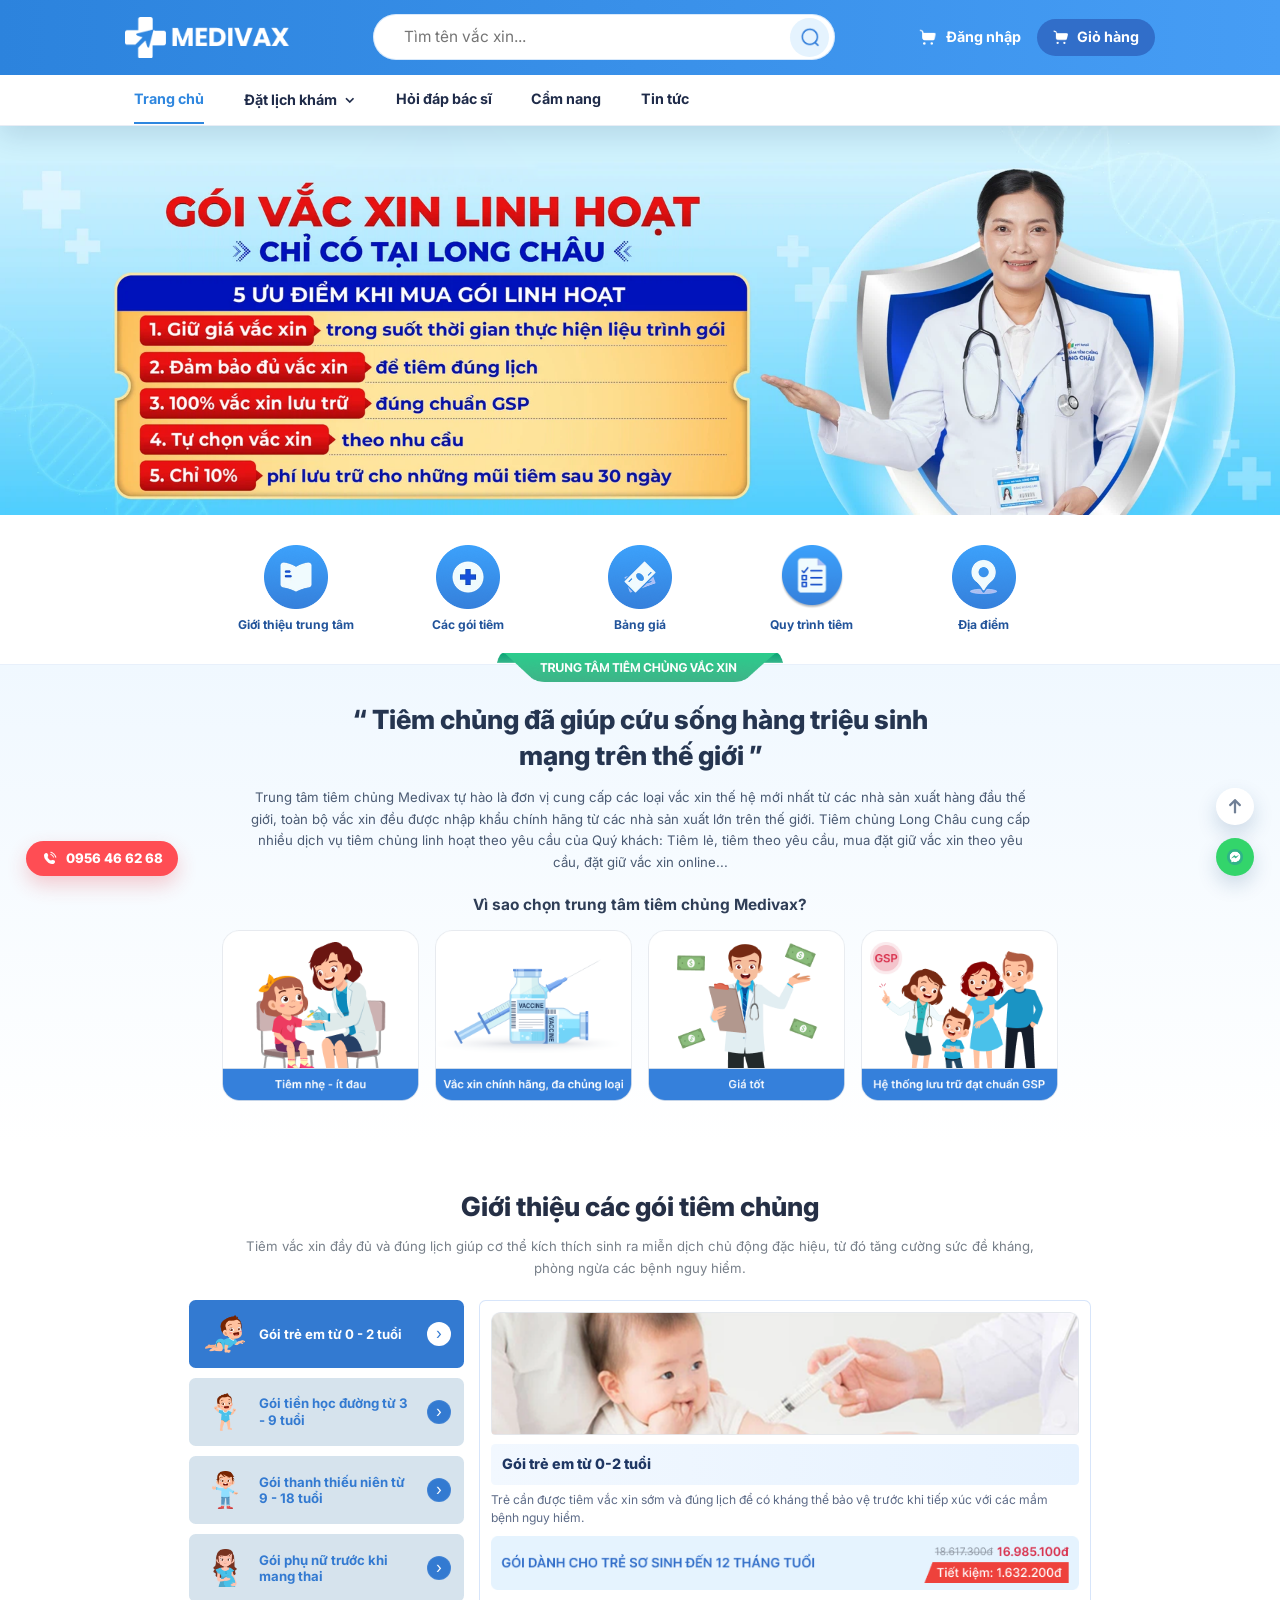
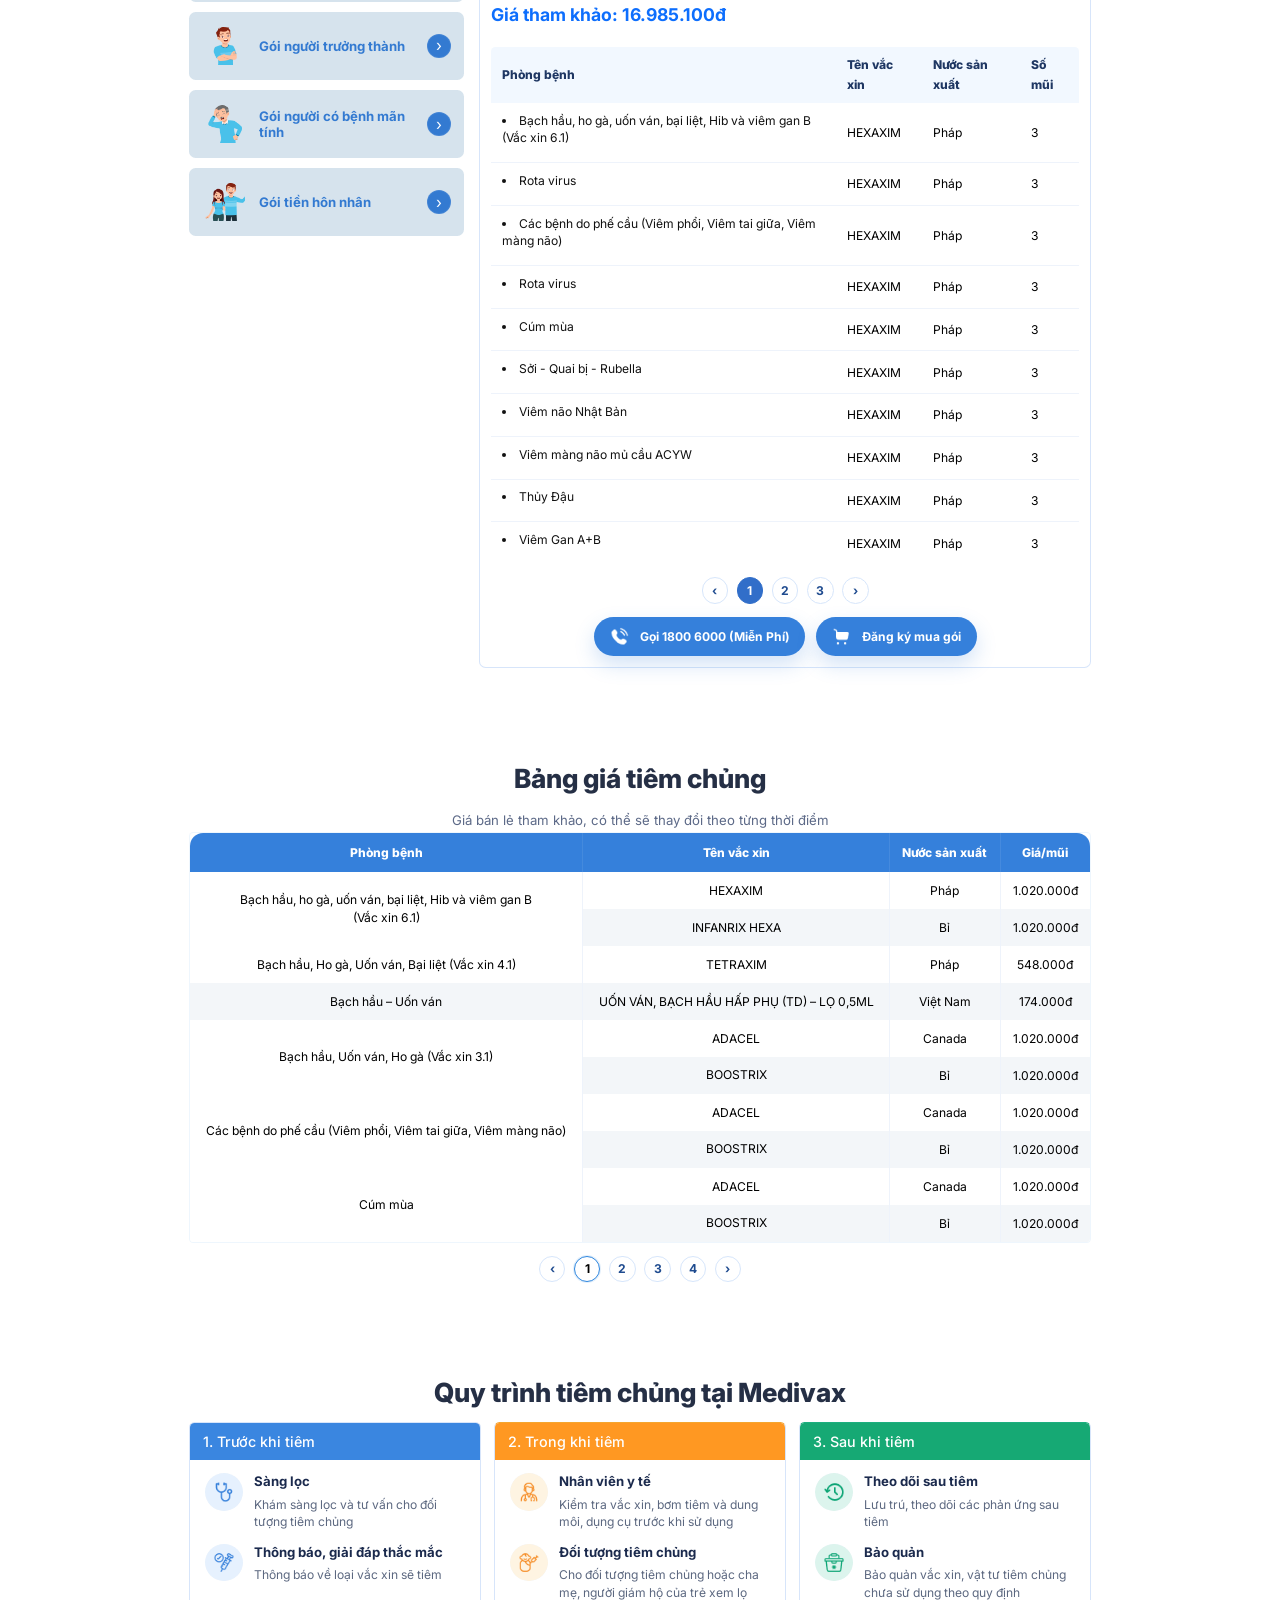
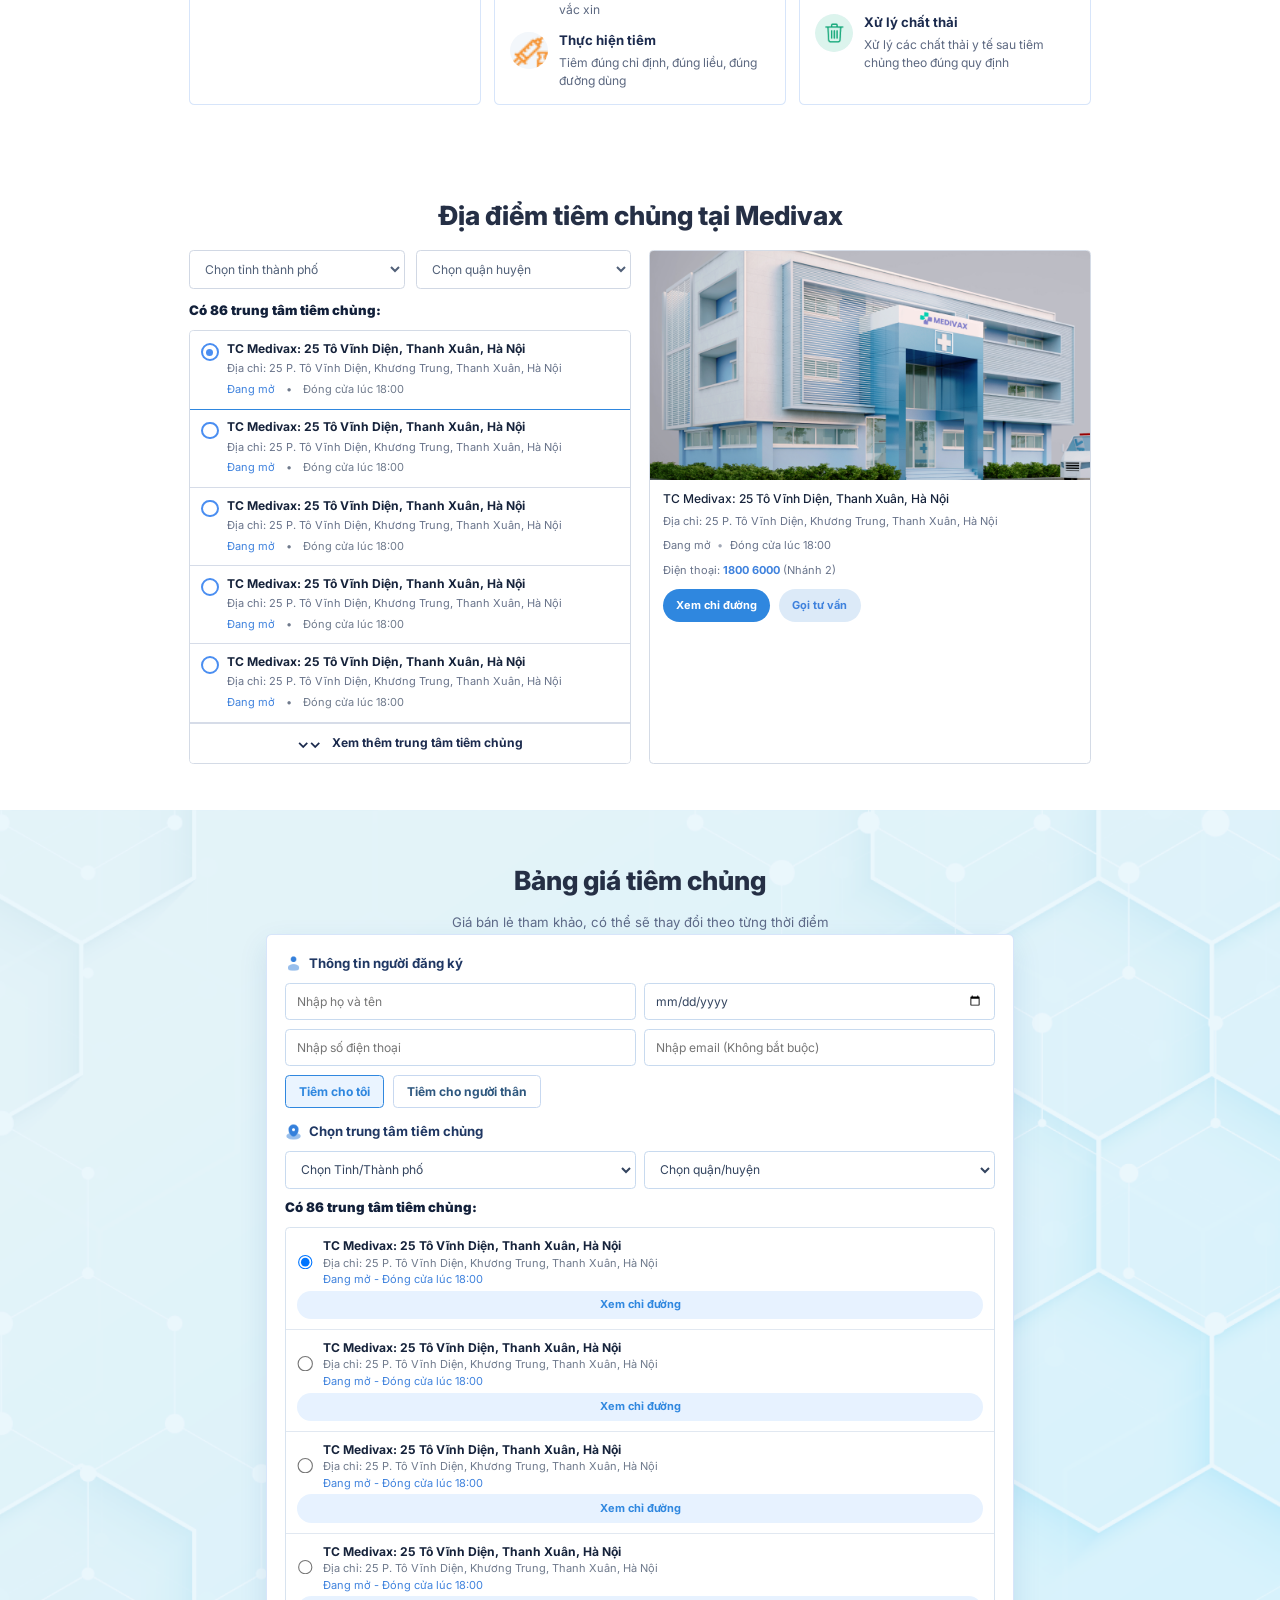
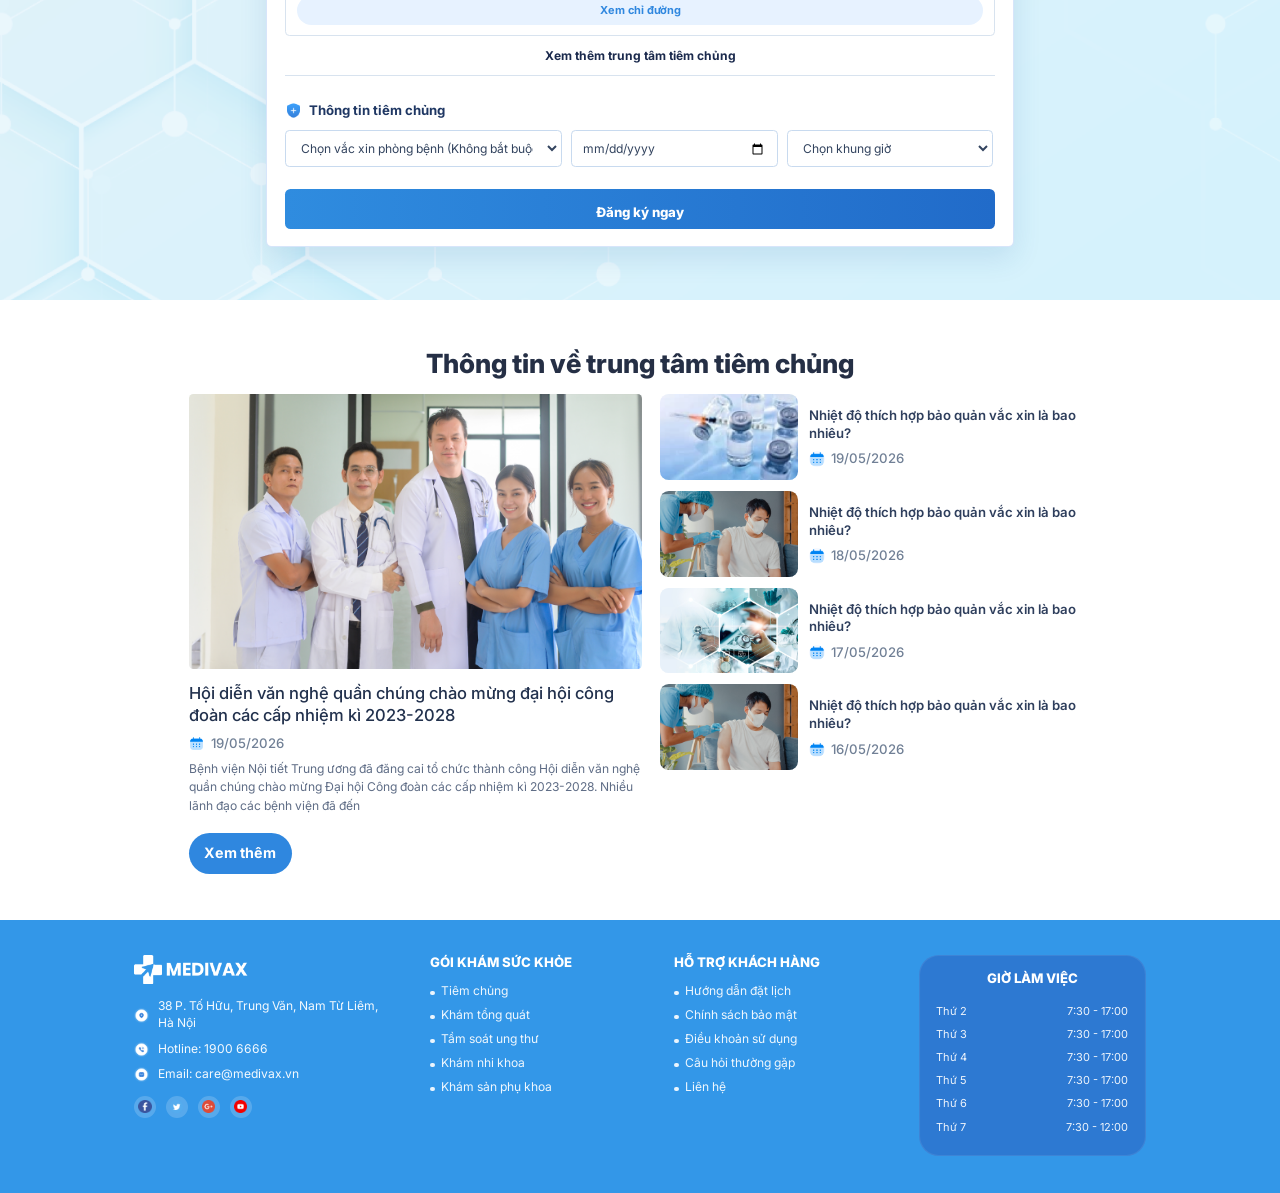
==== commit 807a1313: "several changes" ====
--- a/index.html
+++ b/index.html
@@ -1,4 +1,4 @@
-﻿<!doctype html>
+<!doctype html>
 <html lang="vi">
   <head>
     <meta charset="UTF-8" />
@@ -60,14 +60,14 @@
         <div class="container">
           <ul class="nav-links">
             <li><a href="index.html">Trang chủ</a></li>
-            <li class="nav-dropdown">
-              <a href="javascript:void(0)" class="nav-dropdown-toggle"
+            <li class="dropdown">
+              <a href="javascript:void(0)" class="dropdown-toggle" role="button" data-bs-toggle="dropdown" aria-expanded="false"
                 >Đặt lịch khám <span aria-hidden="true">⌄</span></a
               >
-              <ul class="nav-dropdown-menu" aria-label="Đặt lịch khám">
-                <li><a href="cosoyte.html">Cơ sở y tế</a></li>
-                <li><a href="chuyenkhoa.html">Chuyên khoa</a></li>
-                <li><a href="bacsi.html">Bác sĩ</a></li>
+              <ul class="dropdown-menu" aria-label="Đặt lịch khám">
+                <li><a class="dropdown-item" href="cosoyte.html">Cơ sở y tế</a></li>
+                <li><a class="dropdown-item" href="chuyenkhoa.html">Chuyên khoa</a></li>
+                <li><a class="dropdown-item" href="bacsi.html">Bác sĩ</a></li>
               </ul>
             </li>
             <li><a href="hoiapbacsi.html">Hỏi đáp bác sĩ</a></li>
@@ -90,7 +90,7 @@
       </section>
 
       <section class="quick-actions">
-        <div class="container action-list">
+        <div class="container action-list row row-cols-5">
           <article class="action-item">
             <img
               class="action-icon-image"
@@ -155,7 +155,7 @@
 
           <h3 class="sub-title">Vì sao chọn trung tâm tiêm chủng Medivax?</h3>
 
-          <div class="trust-combined">
+          <div class="trust-combined row row-cols-4">
             <img src="assets/image/Group 1000004269.png" alt="Lý do 1" />
             <img src="assets/image/Group 1000004270.png" alt="Lý do 2" />
             <img src="assets/image/Group 1000004271.png" alt="Lý do 3" />
@@ -172,8 +172,8 @@
             dịch chủ động đặc hiệu, từ đó tăng cường sức đề kháng, phòng ngừa
             các bệnh nguy hiểm.
           </p>
-          <div class="package-layout">
-            <aside class="package-menu">
+          <div class="package-layout row">
+            <aside class="package-menu col">
               <button
                 type="button"
                 class="menu-item active"
@@ -238,7 +238,7 @@
                 <span class="menu-arrow">›</span>
               </button>
             </aside>
-            <div class="package-detail">
+            <div class="package-detail col">
               <img
                 class="package-hero-image"
                 src="assets/image/Rectangle 11302.png"
@@ -461,7 +461,7 @@
       <section class="process-section section-gap">
         <div class="container narrow">
           <h2 class="center-heading">Quy trình tiêm chủng tại Medivax</h2>
-          <div class="process-grid">
+          <div class="process-grid row row-cols-1 row-cols-md-3">
             <article class="process-col">
               <h3>1. Trước khi tiêm</h3>
               <ul class="process-list">
@@ -583,8 +583,8 @@
       <section class="location-section section-gap">
         <div class="container narrow">
           <h2 class="center-heading">Địa điểm tiêm chủng tại Medivax</h2>
-          <div class="location-layout location-layout--expanded">
-            <div class="location-panel">
+          <div class="location-layout location-layout--expanded row row-cols-1 row-cols-md-2">
+            <div class="location-panel col">
               <div class="location-toolbar">
                 <select
                   class="location-select"
@@ -693,7 +693,7 @@
                 </button>
               </div>
             </div>
-            <article class="location-card location-card--featured">
+            <article class="location-card location-card--featured col">
               <img
                 class="location-image"
                 src="assets/image/benhvien.png"
@@ -736,11 +736,11 @@
                 <img src="assets/image/User.png" alt="" /> Thông tin người đăng
                 ký
               </legend>
-              <div class="field-grid">
+              <div class="field-grid row row-cols-1 row-cols-sm-2">
                 <input type="text" placeholder="Nhập họ và tên" />
                 <input type="date" aria-label="Ngày sinh" />
               </div>
-              <div class="field-grid">
+              <div class="field-grid row row-cols-1 row-cols-sm-2">
                 <input type="tel" placeholder="Nhập số điện thoại" />
                 <input type="text" placeholder="Nhập email (Không bắt buộc)" />
               </div>
@@ -759,7 +759,7 @@
                 <img src="assets/image/Map Point Wave.png" alt="" /> Chọn trung
                 tâm tiêm chủng
               </legend>
-              <div class="field-grid">
+              <div class="field-grid row row-cols-1 row-cols-sm-2">
                 <select aria-label="Chọn tỉnh thành phố">
                   <option>Chọn Tỉnh/Thành phố</option>
                 </select>
@@ -771,7 +771,7 @@
                 <strong>Có 86 trung tâm tiêm chủng:</strong>
               </p>
               <div class="booking-location-list">
-                <label class="booking-location-item active">
+                <label class="booking-location-item active row">
                   <input type="radio" name="booking-location" checked />
                   <span>
                     <strong
@@ -785,7 +785,7 @@
                   </span>
                   <button type="button">Xem chỉ đường</button>
                 </label>
-                <label class="booking-location-item">
+                <label class="booking-location-item row">
                   <input type="radio" name="booking-location" />
                   <span>
                     <strong
@@ -799,7 +799,7 @@
                   </span>
                   <button type="button">Xem chỉ đường</button>
                 </label>
-                <label class="booking-location-item">
+                <label class="booking-location-item row">
                   <input type="radio" name="booking-location" />
                   <span>
                     <strong
@@ -813,7 +813,7 @@
                   </span>
                   <button type="button">Xem chỉ đường</button>
                 </label>
-                <label class="booking-location-item">
+                <label class="booking-location-item row">
                   <input type="radio" name="booking-location" />
                   <span>
                     <strong
@@ -838,7 +838,7 @@
                 <img src="assets/image/Shield Plus.png" alt="" /> Thông tin tiêm
                 chủng
               </legend>
-              <div class="field-grid three-cols">
+              <div class="field-grid three-cols row row-cols-1 row-cols-md-3">
                 <select aria-label="Chọn vắc xin phòng bệnh">
                   <option>Chọn vắc xin phòng bệnh (Không bắt buộc)</option>
                 </select>
@@ -856,8 +856,8 @@
       <section class="news-section section-gap">
         <div class="container narrow">
           <h2 class="center-heading">Thông tin về trung tâm tiêm chủng</h2>
-          <div class="news-layout">
-            <article class="news-feature">
+          <div class="news-layout row">
+            <article class="news-feature col">
               <img
                 class="news-feature-image"
                 src="assets/image/nhombacsi.png"
@@ -882,8 +882,8 @@
                 >Xem thêm</a
               >
             </article>
-            <div class="news-list">
-              <article class="news-mini">
+            <div class="news-list col">
+              <article class="news-mini row flex-nowrap">
                 <img src="assets/image/vaccine.png" alt="Tin tiêm chủng" />
                 <p>
                   Nhiệt độ thích hợp bảo quản vắc xin là bao nhiêu?
@@ -894,7 +894,7 @@
                 </p>
               </article>
 
-              <article class="news-mini">
+              <article class="news-mini row flex-nowrap">
                 <img src="assets/image/tiem.png" alt="Tin tiêm chủng" />
                 <p>
                   Nhiệt độ thích hợp bảo quản vắc xin là bao nhiêu?
@@ -905,7 +905,7 @@
                 </p>
               </article>
 
-              <article class="news-mini">
+              <article class="news-mini row flex-nowrap">
                 <img src="assets/image/khambenh.png" alt="Tin tiêm chủng" />
                 <p>
                   Nhiệt độ thích hợp bảo quản vắc xin là bao nhiêu?
@@ -916,7 +916,7 @@
                 </p>
               </article>
 
-              <article class="news-mini">
+              <article class="news-mini row flex-nowrap">
                 <img src="assets/image/tiem.png" alt="Tin tiêm chủng" />
                 <p>
                   Nhiệt độ thích hợp bảo quản vắc xin là bao nhiêu?
@@ -933,7 +933,7 @@
     </main>
 
     <footer class="site-footer">
-      <div class="container footer-grid footer-grid--figma">
+      <div class="container footer-grid footer-grid--figma row">
         <div class="footer-brand-col">
           <a href="index.html" class="footer-logo" aria-label="Medivax">
             <img src="assets/image/logo.png" alt="Medivax" />
--- a/assets/css/style.css
+++ b/assets/css/style.css
@@ -27,6 +27,7 @@
   line-height: 1.6;
   text-rendering: optimizeLegibility;
   -webkit-font-smoothing: antialiased;
+  zoom: 1.1;
 }
 
 img {
@@ -250,63 +251,73 @@
 }
 
 .page-grid-auto-320 {
-  display: grid;
-  grid-template-columns: repeat(auto-fit, minmax(320px, 1fr));
+  display: flex;
+  flex-wrap: wrap;
   gap: 24px;
 }
+.page-grid-auto-320 > * {
+  flex: 1 1 320px;
+  min-width: 0;
+}
 
 .page-grid-auto-300 {
-  display: grid;
-  grid-template-columns: repeat(auto-fit, minmax(300px, 1fr));
+  display: flex;
+  flex-wrap: wrap;
   gap: 24px;
 }
+.page-grid-auto-300 > * {
+  flex: 1 1 300px;
+  min-width: 0;
+}
 
 .page-grid-auto-280 {
-  display: grid;
-  grid-template-columns: repeat(auto-fit, minmax(280px, 1fr));
+  display: flex;
+  flex-wrap: wrap;
   gap: 24px;
 }
+.page-grid-auto-280 > * {
+  flex: 1 1 280px;
+  min-width: 0;
+}
 
 .page-grid-auto-250 {
-  display: grid;
-  grid-template-columns: repeat(auto-fit, minmax(250px, 1fr));
+  display: flex;
+  flex-wrap: wrap;
   gap: 16px;
 }
+.page-grid-auto-250 > * {
+  flex: 1 1 250px;
+  min-width: 0;
+}
 
 .page-grid-2-1 {
-  display: grid;
-  grid-template-columns: 1fr 320px;
+  display: flex;
   gap: 32px;
   align-items: start;
 }
 
 .page-grid-2-1-300 {
-  display: grid;
-  grid-template-columns: 1fr 300px;
+  display: flex;
   gap: 32px;
 }
 
 .page-grid-2-1-1fr {
-  display: grid;
-  grid-template-columns: 1fr 1fr;
+  display: flex;
   gap: 16px;
 }
 
 .page-grid-3 {
-  display: grid;
-  grid-template-columns: repeat(3, 1fr);
+  display: flex;
   gap: 12px;
 }
 
 .page-grid-4 {
-  display: grid;
-  grid-template-columns: repeat(4, 1fr);
+  display: flex;
   gap: 18px;
 }
 
 .page-grid-4-compact {
-  display: grid;
-  grid-template-columns: repeat(4, 1fr);
+  display: flex;
   gap: 20px;
 }
 
@@ -435,8 +446,7 @@
 }
 
 .feature-grid {
-  display: grid;
-  grid-template-columns: repeat(auto-fit, minmax(250px, 1fr));
+  display: flex;
   gap: 20px;
 }
 
@@ -614,8 +624,7 @@
 }
 
 .location-list--stacked {
-  display: grid;
-  grid-template-columns: 1fr;
+  display: flex;
   gap: 12px;
 }
 
@@ -685,7 +694,7 @@
 }
 
 .faq-list {
-  display: grid;
+  display: flex;
   gap: 16px;
 }
 
@@ -891,7 +900,7 @@
 }
 
 .action-stack {
-  display: grid;
+  display: flex;
   gap: 12px;
 }
 .action-stack .btn-primary,
@@ -901,13 +910,8 @@
 }
 
 .article-layout {
-  display: grid;
-  grid-template-columns: 1fr 300px;
+  display: flex;
   gap: 32px;
-}
-
-.article-layout--wide-sidebar {
-  grid-template-columns: 1fr 320px;
 }
 
 .article-head {
@@ -968,7 +972,7 @@
 }
 
 .qa-layout {
-  display: grid;
+  display: flex;
   gap: 16px;
 }
 
@@ -1069,14 +1073,13 @@
 }
 
 .qa-content-grid {
-  display: grid;
-  grid-template-columns: minmax(0, 1fr) 320px;
+  display: flex;
   gap: 24px;
   align-items: start;
 }
 
 .qa-list {
-  display: grid;
+  display: flex;
   gap: 16px;
 }
 
@@ -1139,7 +1142,7 @@
 }
 
 .qa-side {
-  display: grid;
+  display: flex;
   gap: 16px;
 }
 
@@ -1158,7 +1161,7 @@
 }
 
 .qa-field {
-  display: grid;
+  display: flex;
   gap: 6px;
   margin-bottom: 12px;
   font-size: 12px;
@@ -1324,19 +1327,17 @@
 }
 
 .blog-grid {
-  display: grid;
-  grid-template-columns: minmax(0, 1fr) 320px;
+  display: flex;
   gap: 24px;
 }
 
 .blog-list {
-  display: grid;
+  display: flex;
   gap: 16px;
 }
 
 .blog-card {
-  display: grid;
-  grid-template-columns: 120px 1fr;
+  display: flex;
   gap: 16px;
   background: #fff;
   border: 1px solid #e0e8f0;
@@ -1388,7 +1389,7 @@
 }
 
 .blog-sidebar {
-  display: grid;
+  display: flex;
   gap: 16px;
 }
 
@@ -1427,13 +1428,12 @@
   list-style: none;
   padding: 0;
   margin: 0;
-  display: grid;
+  display: flex;
   gap: 10px;
 }
 
 .blog-category-list li {
-  display: grid;
-  grid-template-columns: 24px 1fr auto;
+  display: flex;
   align-items: center;
   gap: 8px;
   font-size: 12px;
@@ -1463,8 +1463,7 @@
 }
 
 .article-layout {
-  display: grid;
-  grid-template-columns: minmax(0, 1fr) 320px;
+  display: flex;
   gap: 24px;
 }
 
@@ -1606,12 +1605,12 @@
 }
 
 .article-related-list {
-  display: grid;
+  display: flex;
   gap: 12px;
 }
 
 .article-sidebar {
-  display: grid;
+  display: flex;
   gap: 16px;
 }
 
@@ -1619,20 +1618,6 @@
   .blog-hero__inner {
     flex-direction: column;
     align-items: flex-start;
-  }
-  .blog-grid,
-  .article-layout {
-    grid-template-columns: 1fr;
-  }
-}
-@media (max-width: 600px) {
-  .blog-card {
-    grid-template-columns: 1fr;
-  }
-}
-@media (max-width: 900px) {
-  .qa-content-grid {
-    grid-template-columns: 1fr;
   }
 }
 @media (max-width: 600px) {
@@ -1756,8 +1741,7 @@
 }
 
 .doctor-grid {
-  display: grid;
-  grid-template-columns: repeat(4, minmax(0, 1fr));
+  display: flex;
   gap: 20px;
 }
 
@@ -1847,8 +1831,7 @@
   border: 1px solid #e0e8f0;
   border-radius: 18px;
   padding: 24px;
-  display: grid;
-  grid-template-columns: 160px 1fr 220px;
+  display: flex;
   gap: 24px;
   align-items: center;
   box-shadow: 0 16px 30px rgba(27, 86, 171, 0.08);
@@ -1892,13 +1875,12 @@
   padding-left: 16px;
   font-size: 12px;
   color: #5b6b82;
-  display: grid;
+  display: flex;
   gap: 6px;
 }
 
 .doctor-stat-line {
-  display: grid;
-  grid-template-columns: 18px 1fr auto;
+  display: flex;
   align-items: center;
   gap: 8px;
   padding: 4px 0;
@@ -1988,8 +1970,7 @@
 }
 
 .doctor-time-grid {
-  display: grid;
-  grid-template-columns: repeat(auto-fit, minmax(64px, 1fr));
+  display: flex;
   gap: 8px;
 }
 
@@ -2012,7 +1993,7 @@
 }
 
 .doctor-review-list {
-  display: grid;
+  display: flex;
   gap: 12px;
 }
 
@@ -2186,12 +2167,6 @@
     flex-direction: column;
     align-items: flex-start;
   }
-  .doctor-grid {
-    grid-template-columns: repeat(2, minmax(0, 1fr));
-  }
-  .doctor-detail-card {
-    grid-template-columns: 1fr;
-  }
   .doctor-detail-card__stats {
     border-left: 0;
     border-top: 1px dashed #e0e8f0;
@@ -2204,9 +2179,6 @@
     flex-direction: column;
     align-items: stretch;
   }
-  .doctor-grid {
-    grid-template-columns: 1fr;
-  }
   .doctor-filters label {
     width: 100%;
     justify-content: space-between;
@@ -2217,8 +2189,7 @@
   }
 }
 .qa-detail-layout {
-  display: grid;
-  grid-template-columns: 1fr 320px;
+  display: flex;
   gap: 32px;
   align-items: start;
 }
@@ -2573,8 +2544,7 @@
 }
 
 .action-list {
-  display: grid;
-  grid-template-columns: repeat(5, 1fr);
+  display: flex;
   gap: 18px;
 }
 
@@ -2637,11 +2607,11 @@
 
 .section-chip-image {
   position: absolute;
-  top: -17px;
-  left: 50%; /* Đẩy lề trái của block ra chính giữa wrapper */
-  transform: translateX(-50%); /* Dịch ngược block về bên trái 50% kích thước của chính nó để căn giữa hoàn hảo */
+  top: -50px;
+  left: 50%;
+  transform: translateX(-50%);
   display: block;
-  max-width: 460px; /* Giới hạn chiều rộng tối đa của banner giống như code trước của bạn */
+  max-width: 460px;
   width: 100%;
   /* Đảm bảo ảnh img bên trong luôn co giãn khít theo block bọc nó */
 }
@@ -2746,14 +2716,13 @@
 }
 
 .package-layout {
-  display: grid;
-  grid-template-columns: 300px 1fr;
+  display: flex;
   gap: 16px;
   align-items: start;
 }
 
 .package-menu {
-  display: grid;
+  display: flex;
   gap: 14px;
   width: 100%;
 }
@@ -2996,29 +2965,12 @@
 }
 
 .price-table {
-  table-layout: fixed;
-  box-shadow: none;
-  border-radius: 6px;
+  box-shadow: 0 14px 34px rgba(27, 86, 171, 0.06);
+  border-radius: 12px;
   overflow: hidden;
-  border: 1px solid #cbd4df;
+  border: 1px solid rgba(47, 135, 223, 0.08);
   border-collapse: separate;
   border-spacing: 0;
-}
-
-.price-col-disease {
-  width: 42%;
-}
-
-.price-col-vaccine {
-  width: 21%;
-}
-
-.price-col-origin {
-  width: 21%;
-}
-
-.price-col-price {
-  width: 16%;
 }
 
 .price-table thead th {
@@ -3027,15 +2979,15 @@
   font-weight: 800;
   font-size: 14px;
   padding: 16px 18px;
-  border-right: 1px solid rgba(255, 255, 255, 0.45);
+  border-right: 1px solid rgba(255, 255, 255, 0.08);
 }
 
 .price-table thead th:first-child {
-  border-top-left-radius: 5px;
+  border-top-left-radius: 12px;
 }
 
 .price-table thead th:last-child {
-  border-top-right-radius: 5px;
+  border-top-right-radius: 12px;
   border-right: 0;
 }
 
@@ -3048,8 +3000,8 @@
   background: #fff;
 }
 
-.price-table tbody tr.price-row--alt {
-  background: #eef2f6;
+.price-table tbody tr:nth-child(2n) {
+  background: #f3f6f9;
 }
 
 .price-table td:first-child {
@@ -3061,16 +3013,11 @@
 .price-table td {
   padding: 14px 18px;
   vertical-align: middle;
-  border-right: 1px solid #cbd4df;
-  border-bottom: 1px solid #cbd4df;
+  border-right: 1px solid #eef3fb;
 }
 
 .price-table td:last-child {
   border-right: 0;
-}
-
-.price-table tbody tr:last-child td {
-  border-bottom: 0;
 }
 
 .price-pagination {
@@ -3089,8 +3036,7 @@
 }
 
 .process-grid {
-  display: grid;
-  grid-template-columns: repeat(3, 1fr);
+  display: flex;
   gap: 12px;
 }
 
@@ -3126,7 +3072,7 @@
   list-style: none;
   margin: 0;
   padding: 18px 20px 22px;
-  display: grid;
+  display: flex;
   gap: 20px;
 }
 .process-col li {
@@ -3161,13 +3107,12 @@
 }
 
 .location-layout {
-  display: grid;
-  grid-template-columns: 1fr 1fr;
+  display: flex;
   gap: 16px;
 }
 
 .location-list {
-  display: grid;
+  display: flex;
   gap: 9px;
 }
 
@@ -3281,8 +3226,7 @@
 }
 
 .field-grid {
-  display: grid;
-  grid-template-columns: repeat(2, 1fr);
+  display: flex;
   gap: 10px;
   margin-bottom: 10px;
 }
@@ -3324,8 +3268,7 @@
 
 /* cart UI removed from CSS */
 .news-layout {
-  display: grid;
-  grid-template-columns: 1.25fr 1fr;
+  display: flex;
   gap: 16px;
 }
 
@@ -3361,7 +3304,7 @@
 }
 
 .news-list {
-  display: grid;
+  display: flex;
   gap: 10px;
 }
 
@@ -3369,8 +3312,7 @@
   background: #fff;
   border-radius: 12px;
   padding: 10px;
-  display: grid;
-  grid-template-columns: 84px 1fr;
+  display: flex;
   align-items: center;
   gap: 8px;
   box-shadow: 0 10px 24px rgba(27, 86, 171, 0.06);
@@ -3398,8 +3340,7 @@
 }
 
 .footer-grid {
-  display: grid;
-  grid-template-columns: repeat(4, 1fr);
+  display: flex;
   gap: 18px;
 }
 .footer-grid strong {
@@ -3416,18 +3357,6 @@
 @media (max-width: 1024px) {
   :root {
     --header-height: 128px;
-  }
-  .action-list {
-    grid-template-columns: repeat(3, 1fr);
-  }
-  .package-layout {
-    grid-template-columns: 1fr;
-  }
-  .process-grid,
-  .location-layout,
-  .news-layout,
-  .footer-grid {
-    grid-template-columns: 1fr 1fr;
   }
   .location-image,
   .news-feature-image {
@@ -3465,29 +3394,16 @@
     overflow-x: visible;
     white-space: normal;
   }
-  .action-list {
-    grid-template-columns: repeat(2, 1fr);
-  }
   .section-title,
   .center-heading {
     font-size: 30px;
   }
-  .process-grid,
-  .location-layout,
-  .news-layout,
-  .field-grid,
-  .footer-grid {
-    grid-template-columns: 1fr;
-  }
   .location-image,
   .news-feature-image {
     height: 180px;
   }
   .section-chip-image {
     max-width: 320px;
-  }
-  .news-mini {
-    grid-template-columns: 72px 1fr;
   }
   .news-mini img {
     width: 72px;
@@ -3588,12 +3504,12 @@
 }
 
 .login-modal__body {
-  display: grid;
+  display: flex;
   gap: 16px;
 }
 
 .login-modal__form {
-  display: grid;
+  display: flex;
   gap: 14px;
 }
 
@@ -3719,8 +3635,7 @@
 }
 
 .location-toolbar {
-  display: grid;
-  grid-template-columns: repeat(2, minmax(0, 1fr));
+  display: flex;
   gap: 10px;
   margin-bottom: 14px;
 }
@@ -3748,7 +3663,6 @@
 }
 
 .location-layout--expanded {
-  grid-template-columns: 1fr 1.01fr;
   gap: 18px;
 }
 
@@ -4027,7 +3941,6 @@
 }
 
 .package-layout {
-  grid-template-columns: 250px 1fr;
   gap: 14px;
   max-width: 820px;
   margin: 0 auto;
@@ -4207,7 +4120,6 @@
 .location-layout--expanded {
   max-width: 820px;
   margin: 0 auto;
-  grid-template-columns: 1fr 1fr;
   gap: 16px;
 }
 
@@ -4326,10 +4238,6 @@
   margin-bottom: 8px;
 }
 
-.booking-form--home .three-cols {
-  grid-template-columns: 1.2fr 0.9fr 0.9fr;
-}
-
 .booking-form--home input,
 .booking-form--home select {
   height: 34px;
@@ -4368,8 +4276,7 @@
 }
 
 .booking-location-item {
-  display: grid;
-  grid-template-columns: 16px 1fr auto;
+  display: flex;
   gap: 8px;
   align-items: center;
   margin: 0;
@@ -4388,7 +4295,7 @@
 }
 
 .booking-location-item span {
-  display: grid;
+  display: flex;
   gap: 2px;
 }
 
@@ -4442,7 +4349,6 @@
 .news-layout {
   max-width: 820px;
   margin: 0 auto;
-  grid-template-columns: 1.05fr 1fr;
   gap: 16px;
 }
 
@@ -4469,7 +4375,6 @@
 
 .news-mini {
   padding: 0;
-  grid-template-columns: 126px 1fr;
   gap: 10px;
   box-shadow: none;
   border-radius: 4px;
@@ -4493,9 +4398,6 @@
   .booking-wrap {
     max-width: 860px;
   }
-  .package-layout {
-    grid-template-columns: 250px 1fr;
-  }
   .package-layout,
   .location-layout--expanded,
   .news-layout {
@@ -4507,28 +4409,14 @@
     padding: 34px 0;
   }
   .action-list {
-    grid-template-columns: repeat(5, minmax(70px, 1fr));
     overflow-x: auto;
   }
   .trust-combined {
-    display: grid;
-    grid-template-columns: repeat(2, 1fr);
+    display: flex;
   }
   .trust-combined img {
     width: 100%;
     max-width: none;
-  }
-  .package-layout,
-  .process-grid,
-  .location-layout--expanded,
-  .news-layout {
-    grid-template-columns: 1fr;
-  }
-  .package-menu {
-    grid-template-columns: repeat(2, 1fr);
-  }
-  .booking-form--home .three-cols {
-    grid-template-columns: 1fr;
   }
 }
 @media (max-width: 576px) {
@@ -4536,20 +4424,8 @@
   .section-title {
     font-size: 21px;
   }
-  .package-menu,
-  .field-grid,
-  .booking-form--home .field-grid {
-    grid-template-columns: 1fr;
-  }
-  .booking-location-item {
-    grid-template-columns: 16px 1fr;
-  }
   .booking-location-item button {
-    grid-column: 2;
     justify-self: start;
-  }
-  .news-mini {
-    grid-template-columns: 96px 1fr;
   }
   .news-mini img {
     width: 96px;
@@ -4611,8 +4487,7 @@
 
 .footer-grid--figma {
   max-width: 920px;
-  display: grid;
-  grid-template-columns: 1.25fr 1fr 1fr 0.92fr;
+  display: flex;
   gap: 32px;
   align-items: start;
 }
@@ -4629,7 +4504,7 @@
 }
 
 .footer-contact-list {
-  display: grid;
+  display: flex;
   gap: 7px;
   margin: 0 0 12px;
   padding: 0;
@@ -4637,8 +4512,7 @@
 }
 
 .footer-contact-list li {
-  display: grid;
-  grid-template-columns: 16px 1fr;
+  display: flex;
   gap: 8px;
   align-items: start;
   font-size: 11px;
@@ -4678,7 +4552,7 @@
 }
 
 .footer-link-col {
-  display: grid;
+  display: flex;
   gap: 7px;
 }
 
@@ -4753,7 +4627,7 @@
 .floating-contact--right {
   right: 24px;
   bottom: 22px;
-  display: grid;
+  display: flex;
   gap: 12px;
 }
 
@@ -4796,28 +4670,19 @@
 }
 
 @media (max-width: 1024px) {
-  .footer-grid--figma {
-    grid-template-columns: 1.2fr 1fr 1fr;
-  }
   .footer-hours-card {
-    grid-column: span 3;
     max-width: 260px;
   }
 }
 @media (max-width: 768px) {
   .footer-grid--figma {
-    grid-template-columns: 1fr 1fr;
     gap: 24px;
   }
   .footer-hours-card {
-    grid-column: auto;
     max-width: none;
   }
 }
 @media (max-width: 576px) {
-  .footer-grid--figma {
-    grid-template-columns: 1fr;
-  }
   .floating-contact--left {
     left: 12px;
     bottom: 12px;
@@ -5008,7 +4873,6 @@
 }
 
 .doctor-grid {
-  grid-template-columns: repeat(4, 1fr);
   gap: 22px;
 }
 
@@ -5125,7 +4989,6 @@
 
 .doctor-detail-card {
   min-height: 150px;
-  grid-template-columns: 240px 1fr 260px;
   gap: 34px;
   padding: 0 28px 0 0;
   border: 0;
@@ -5262,7 +5125,6 @@
 }
 
 .doctor-time-grid {
-  grid-template-columns: repeat(10, 1fr);
   gap: 8px;
 }
 
@@ -5304,8 +5166,7 @@
 }
 
 .doctor-review-card {
-  display: grid;
-  grid-template-columns: 34px 1fr;
+  display: flex;
   -moz-column-gap: 14px;
        column-gap: 14px;
   padding: 14px 0 18px;
@@ -5341,11 +5202,6 @@
   letter-spacing: 1px;
 }
 
-.doctor-review-card p,
-.doctor-review-date {
-  grid-column: 2;
-}
-
 .doctor-review-card p {
   color: #64748b;
   font-size: 12px;
@@ -5391,8 +5247,7 @@
 }
 
 .community-card__head {
-  display: grid;
-  grid-template-columns: 34px 1fr auto;
+  display: flex;
   gap: 12px;
 }
 
@@ -5423,8 +5278,7 @@
 
 .community-card__answer {
   margin: 10px 0 0 46px;
-  display: grid;
-  grid-template-columns: 24px 1fr;
+  display: flex;
   gap: 10px;
   align-items: start;
   padding: 10px 14px;
@@ -5449,7 +5303,7 @@
 .community-card__footer {
   margin-left: 46px;
   margin-top: 8px;
-  display: grid;
+  display: flex;
   gap: 10px;
 }
 
@@ -5498,19 +5352,11 @@
   }
 }
 @media (max-width: 900px) {
-  .doctor-time-grid {
-    grid-template-columns: repeat(5, 1fr);
-  }
   .doctor-detail-card {
-    grid-template-columns: 180px 1fr;
     padding-right: 20px;
   }
   .doctor-detail-card__media img {
     width: 180px;
-  }
-  .doctor-detail-card__stats {
-    grid-column: 1/-1;
-    grid-template-columns: repeat(2, 1fr);
   }
 }
 @media (max-width: 700px) {
@@ -5523,11 +5369,7 @@
   .doctor-filters label {
     flex: 1 1 220px;
   }
-  .doctor-grid {
-    grid-template-columns: repeat(2, 1fr);
-  }
   .doctor-detail-card {
-    grid-template-columns: 1fr;
     padding: 0 16px 18px;
   }
   .doctor-detail-card__media img {
@@ -5535,17 +5377,11 @@
     height: 180px;
     margin: 0 -16px;
   }
-  .doctor-time-grid {
-    grid-template-columns: repeat(3, 1fr);
-  }
   .review-pagination {
     justify-content: center;
   }
 }
 @media (max-width: 520px) {
-  .doctor-grid {
-    grid-template-columns: 1fr;
-  }
   .doctor-card {
     max-width: 240px;
     margin: 0 auto;
@@ -5554,102 +5390,73 @@
     border-radius: 20px;
   }
 }
-.nav-dropdown {
+.main-nav .nav-links > li {
+  display: flex;
+  align-items: center;
+  min-height: 44px;
+}
+
+.main-nav .nav-links > li > a {
+  display: inline-flex;
+  align-items: center;
+  min-height: 44px;
+  padding: 0;
+}
+
+.main-nav .dropdown {
   position: relative;
-  display: flex;
-  align-items: center;
-  min-height: 44px;
-}
-
-.nav-dropdown-toggle {
+}
+
+.main-nav .dropdown-toggle {
   display: inline-flex;
   align-items: center;
   justify-content: center;
   gap: 7px;
   min-height: 44px;
+  padding: 0;
   color: #111827;
   background: transparent;
   box-shadow: none;
   line-height: 1.2;
-}
-
-.nav-dropdown-toggle span {
+  border-bottom: 2px solid transparent;
+}
+
+.main-nav .dropdown-toggle span {
   display: inline-block;
   color: currentColor;
   font-size: 13px;
   line-height: 1;
   transform: translateY(-1px);
-  transition: transform 0.18s ease;
-}
-
-.nav-dropdown.is-open > .nav-dropdown-toggle span,
-.nav-dropdown:hover > .nav-dropdown-toggle span,
-.nav-dropdown:focus-within > .nav-dropdown-toggle span {
-  transform: translateY(-1px) rotate(180deg);
-}
-
-.main-nav .nav-links .nav-dropdown > .nav-dropdown-toggle {
-  padding: 0;
-  border-bottom: 2px solid transparent;
-}
-
-.main-nav .nav-links > li {
-  display: flex;
-  align-items: center;
-  min-height: 44px;
-}
-
-.main-nav .nav-links > li > a {
-  display: inline-flex;
-  align-items: center;
-  min-height: 44px;
-  padding: 0;
-}
-
-.main-nav .nav-links .nav-dropdown.is-open > .nav-dropdown-toggle,
-.main-nav .nav-links .nav-dropdown > .nav-dropdown-toggle.active {
+}
+
+.main-nav .dropdown-toggle::after {
+  display: none;
+}
+
+.main-nav .dropdown-toggle.show,
+.main-nav .dropdown-toggle.active {
   color: var(--brand-blue);
   border-bottom-color: currentColor;
 }
 
-.nav-dropdown-menu {
-  position: absolute;
-  top: calc(100% + 10px);
-  left: 50%;
+.main-nav .dropdown-menu {
   z-index: 1100;
-  display: grid;
   min-width: 168px;
-  margin: 0;
+  margin-top: 8px;
   padding: 8px;
-  list-style: none;
   border: 1px solid #e2eaf5;
   border-radius: 8px;
   background: #fff;
   box-shadow: 0 14px 30px rgba(24, 67, 116, 0.14);
-  opacity: 0;
-  visibility: hidden;
-  transform: translate(-50%, 8px);
-  transition: opacity 0.18s ease, transform 0.18s ease, visibility 0.18s ease;
-}
-
-.nav-dropdown-menu::before {
-  content: "";
-  position: absolute;
-  left: 0;
-  right: 0;
-  top: -12px;
-  height: 12px;
-}
-
-.nav-dropdown:hover .nav-dropdown-menu,
-.nav-dropdown:focus-within .nav-dropdown-menu,
-.nav-dropdown.is-open .nav-dropdown-menu {
-  opacity: 1;
-  visibility: visible;
-  transform: translate(-50%, 0);
-}
-
-.main-nav .nav-links .nav-dropdown-menu a {
+}
+
+.main-nav .dropdown-menu.show {
+  display: flex;
+  flex-direction: column;
+  gap: 2px;
+}
+
+.main-nav .nav-links .dropdown-menu a {
   display: block;
   padding: 9px 11px;
   border: 0;
@@ -5660,8 +5467,8 @@
   text-decoration: none;
 }
 
-.main-nav .nav-links .nav-dropdown-menu a:hover,
-.main-nav .nav-links .nav-dropdown-menu a.active {
+.main-nav .nav-links .dropdown-menu a:hover,
+.main-nav .nav-links .dropdown-menu a.active {
   background: #eef7ff;
   color: #2f87df;
 }
@@ -5710,8 +5517,7 @@
 }
 
 .facility-search {
-  display: grid;
-  grid-template-columns: minmax(0, 1fr) 120px;
+  display: flex;
   align-items: center;
   max-width: 530px;
   height: 36px;
@@ -5753,8 +5559,7 @@
 }
 
 .facility-search__location {
-  display: grid;
-  grid-template-columns: 1fr 0;
+  display: flex;
   align-items: center;
   height: 100%;
   margin: 0;
@@ -5801,8 +5606,7 @@
 }
 
 .facility-grid {
-  display: grid;
-  grid-template-columns: repeat(3, minmax(0, 1fr));
+  display: flex;
   gap: 20px;
 }
 
@@ -5902,7 +5706,6 @@
     padding: 24px 0 28px;
   }
   .facility-search {
-    grid-template-columns: 1fr;
     height: auto;
     max-width: 100%;
     border-radius: 14px;
@@ -5916,7 +5719,6 @@
     border-top: 1px solid #e4edf6;
   }
   .facility-grid {
-    grid-template-columns: repeat(2, minmax(0, 1fr));
     gap: 14px;
   }
   .facility-card__logo {
@@ -5928,9 +5730,6 @@
   }
 }
 @media (max-width: 480px) {
-  .facility-grid {
-    grid-template-columns: 1fr;
-  }
   .facility-list-section {
     padding: 24px 0 38px;
   }
@@ -6051,14 +5850,12 @@
 }
 
 .specialty-service-grid {
-  display: grid;
-  grid-template-columns: repeat(2, minmax(0, 1fr));
+  display: flex;
   gap: 14px 22px;
 }
 
 .specialty-service-card {
-  display: grid;
-  grid-template-columns: 132px minmax(0, 1fr) auto;
+  display: flex;
   align-items: stretch;
   min-height: 91px;
   overflow: hidden;
@@ -6076,7 +5873,7 @@
 }
 
 .specialty-service-card__body {
-  display: grid;
+  display: flex;
   align-content: center;
   gap: 5px;
   min-width: 0;
@@ -6151,8 +5948,7 @@
 }
 
 .detail-service-head {
-  display: grid;
-  grid-template-columns: 230px 1fr;
+  display: flex;
   align-items: center;
   min-height: 160px;
   overflow: hidden;
@@ -6206,8 +6002,7 @@
 }
 
 .detail-location-bar {
-  display: grid;
-  grid-template-columns: 22px minmax(0, 1fr) 18px;
+  display: flex;
   gap: 12px;
   align-items: center;
   min-height: 48px;
@@ -6293,8 +6088,7 @@
 }
 
 .time-slot-grid {
-  display: grid;
-  grid-template-columns: repeat(10, minmax(0, 1fr));
+  display: flex;
   gap: 8px 6px;
 }
 
@@ -6337,9 +6131,6 @@
 @media (max-width: 1024px) {
   .specialty-service-grid {
     gap: 14px;
-  }
-  .time-slot-grid {
-    grid-template-columns: repeat(6, minmax(0, 1fr));
   }
 }
 @media (max-width: 768px) {
@@ -6356,51 +6147,32 @@
   .specialty-tabs button {
     flex: 0 0 auto;
   }
-  .specialty-service-grid {
-    grid-template-columns: 1fr;
-  }
-  .detail-service-head {
-    grid-template-columns: 1fr;
-  }
   .detail-service-head img {
     width: 100%;
     height: 210px;
   }
   .detail-service-head div {
     padding: 22px;
-  }
-  .detail-location-bar {
-    grid-template-columns: 22px minmax(0, 1fr) 18px;
   }
   .detail-date-row {
     align-items: flex-start;
     flex-direction: column;
     gap: 10px;
   }
-  .time-slot-grid {
-    grid-template-columns: repeat(4, minmax(0, 1fr));
-  }
 }
 @media (max-width: 520px) {
   .specialty-services-section {
     padding: 34px 0 42px;
   }
-  .specialty-service-card {
-    grid-template-columns: 112px minmax(0, 1fr);
-  }
   .specialty-service-card img {
     width: 112px;
   }
   .specialty-service-card > a {
-    grid-column: 2;
     margin: -5px 12px 11px 12px;
   }
   .detail-location-bar strong,
   .detail-location-bar span {
     white-space: normal;
-  }
-  .time-slot-grid {
-    grid-template-columns: repeat(2, minmax(0, 1fr));
   }
 }
 /* QA Figma pages - source styles only */
@@ -6587,7 +6359,6 @@
 }
 
 .qa-content-grid {
-  grid-template-columns: minmax(0, 600px) 280px;
   gap: 24px;
   align-items: start;
 }
@@ -6642,9 +6413,8 @@
 }
 
 .qa-item__footer {
-  display: grid;
+  display: flex;
   gap: 12px;
-  grid-template-columns: 1fr;
   justify-items: start;
 }
 
@@ -6795,8 +6565,7 @@
 }
 
 .qa-upload {
-  display: inline-grid;
-  grid-template-columns: 40px auto;
+  display: inline-flex;
   align-items: center;
   gap: 12px;
   width: -moz-fit-content;
@@ -6906,8 +6675,7 @@
 }
 
 .qa-detail-answer-box {
-  display: grid;
-  grid-template-columns: 48px 1fr;
+  display: flex;
   -moz-column-gap: 14px;
        column-gap: 14px;
   margin-top: 14px;
@@ -6922,7 +6690,6 @@
 }
 
 .qa-detail-answer-head img {
-  grid-row: 1/span 2;
   width: 40px;
   height: 40px;
   padding: 0;
@@ -6930,7 +6697,7 @@
 }
 
 .qa-detail-answer-head div {
-  display: grid;
+  display: flex;
   gap: 4px;
 }
 
@@ -6942,14 +6709,12 @@
 }
 
 .qa-detail-answer-head span {
-  grid-row: 3;
   color: #64748b;
   font-size: 12px;
   font-weight: 600;
 }
 
 .qa-detail-answer-box p {
-  grid-column: 2;
   margin: 7px 0 8px;
   color: #5f6f86;
   font-size: 12px;
@@ -6982,14 +6747,8 @@
   .qa-content .container {
     max-width: calc(100% - 32px);
   }
-  .qa-content-grid {
-    grid-template-columns: minmax(0, 1fr) 280px;
-  }
 }
 @media (max-width: 760px) {
-  .qa-content-grid {
-    grid-template-columns: 1fr;
-  }
   .qa-side {
     order: -1;
   }
@@ -6998,9 +6757,6 @@
   }
   .qa-search__bar {
     border-radius: 18px;
-  }
-  .qa-detail-answer-box {
-    grid-template-columns: 40px 1fr;
   }
 }
 /* Medical guide and article detail Figma refinements */
@@ -7114,7 +6870,6 @@
 }
 
 .blog-grid {
-  grid-template-columns: minmax(0, 570px) 330px;
   gap: 44px;
   align-items: start;
 }
@@ -7124,7 +6879,6 @@
 }
 
 .blog-card {
-  grid-template-columns: 240px minmax(0, 1fr);
   gap: 18px;
   border: 0;
   border-radius: 4px;
@@ -7224,8 +6978,6 @@
 
 .blog-category-list li {
   position: relative;
-  grid-template-columns: 86px 1fr;
-  grid-template-rows: auto auto;
   gap: 4px 14px;
   min-height: 66px;
   padding: 10px 16px;
@@ -7234,7 +6986,6 @@
 }
 
 .blog-category-list img {
-  grid-row: 1/span 2;
   width: 70px;
   height: 70px;
   padding: 0;
@@ -7251,7 +7002,6 @@
 }
 
 .blog-category-list strong {
-  grid-column: 2;
   color: #64748b;
   font-size: 12px;
   font-weight: 600;
@@ -7266,7 +7016,6 @@
 }
 
 .article-layout {
-  grid-template-columns: minmax(0, 600px) 280px;
   gap: 24px;
   align-items: start;
 }
@@ -7313,7 +7062,7 @@
 }
 
 .article-link-list {
-  display: grid;
+  display: flex;
   gap: 8px;
   margin: 0 0 22px;
 }
@@ -7423,10 +7172,6 @@
   gap: 18px;
 }
 
-.article-related .blog-card {
-  grid-template-columns: 185px 1fr;
-}
-
 .article-related .blog-card__image {
   width: 185px;
   height: 112px;
@@ -7446,14 +7191,6 @@
 }
 
 @media (max-width: 900px) {
-  .blog-grid,
-  .article-layout {
-    grid-template-columns: 1fr;
-  }
-  .blog-card,
-  .article-related .blog-card {
-    grid-template-columns: 160px 1fr;
-  }
   .blog-card__image,
   .article-related .blog-card__image {
     width: 160px;
@@ -7461,10 +7198,6 @@
   }
 }
 @media (max-width: 560px) {
-  .blog-card,
-  .article-related .blog-card {
-    grid-template-columns: 1fr;
-  }
   .blog-card__image,
   .article-related .blog-card__image {
     width: 100%;
@@ -7472,7 +7205,6 @@
     aspect-ratio: 16/10;
   }
 }
-
 /* variables */
 /* header */
 .mobile-nav-trigger {
@@ -7521,8 +7253,7 @@
   }
   .site-header .top-header-inner {
     min-height: 124px;
-    display: grid;
-    grid-template-columns: 1fr auto;
+    display: flex;
     gap: 12px;
     padding: 12px 0;
   }
@@ -7543,7 +7274,6 @@
     justify-content: center;
   }
   .site-header .search-box {
-    grid-column: 1/-1;
     order: 3;
     width: 100%;
     max-width: none;
@@ -7583,8 +7313,7 @@
     padding: 8px;
   }
   .main-nav .nav-links {
-    display: grid !important;
-    grid-template-columns: 1fr;
+    display: flex !important;
     gap: 4px;
     width: 100%;
     margin: 0;
@@ -7592,7 +7321,7 @@
   }
   .main-nav .nav-links > li,
   .main-nav .nav-links > li > a,
-  .main-nav .nav-dropdown-toggle {
+  .main-nav .dropdown-toggle {
     width: 100%;
   }
   .main-nav .nav-links a {
@@ -7602,7 +7331,7 @@
     border-radius: 8px;
     white-space: normal;
   }
-  .main-nav .nav-dropdown-menu {
+  .main-nav .dropdown-menu {
     position: static;
     display: none;
     width: 100%;
@@ -7613,8 +7342,9 @@
     border-radius: 8px;
     background: #edf6ff;
   }
-  .main-nav .nav-dropdown.is-open .nav-dropdown-menu {
-    display: grid;
+  .main-nav .dropdown-menu.show {
+    display: flex;
+    flex-direction: column;
     gap: 2px;
   }
   main,
@@ -7635,31 +7365,22 @@
     width: 100%;
     height: auto;
     min-height: 96px;
-    object-fit: cover;
-    object-position: center;
+    -o-object-fit: cover;
+       object-fit: cover;
+    -o-object-position: center;
+       object-position: center;
   }
   .action-list,
   .trust-combined {
-    display: grid;
-    grid-template-columns: repeat(2, minmax(0, 1fr));
+    display: flex;
     gap: 12px;
   }
   .action-item,
   .trust-combined img {
     min-width: 0;
   }
-  .package-layout,
-  .location-layout,
-  .location-layout--expanded,
-  .news-layout,
-  .blog-grid,
-  .article-layout,
-  .qa-content-grid {
-    grid-template-columns: 1fr !important;
-  }
   .package-menu {
-    display: grid;
-    grid-template-columns: 1fr;
+    display: flex;
   }
   .table-lite,
   .price-table {
@@ -7668,17 +7389,7 @@
     overflow-x: auto;
     white-space: nowrap;
   }
-  .booking-form--home .field-grid,
-  .booking-form--home .three-cols,
-  .field-grid,
-  .field-grid.three-cols {
-    grid-template-columns: 1fr !important;
-  }
-  .booking-location-item {
-    grid-template-columns: 18px 1fr;
-  }
   .booking-location-item button {
-    grid-column: 2;
     justify-self: start;
   }
   .doctor-list-hero,
@@ -7708,16 +7419,14 @@
   }
   .doctor-search__bar,
   .qa-search__bar {
-    display: grid;
-    grid-template-columns: 1fr;
+    display: flex;
     height: auto;
     gap: 0;
     padding: 10px 14px;
     border-radius: 18px;
   }
   .facility-search {
-    display: grid;
-    grid-template-columns: 1fr;
+    display: flex;
     height: auto;
     gap: 0;
     padding: 10px 14px;
@@ -7759,8 +7468,7 @@
   }
   .doctor-list-toolbar,
   .doctor-filters {
-    display: grid;
-    grid-template-columns: 1fr;
+    display: flex;
     width: 100%;
     gap: 12px;
   }
@@ -7772,7 +7480,6 @@
   .doctor-grid,
   .facility-grid,
   .specialty-service-grid {
-    grid-template-columns: 1fr !important;
     gap: 16px;
   }
   .doctor-card,
@@ -7781,20 +7488,13 @@
     width: 100%;
     max-width: 100%;
   }
-  .detail-service-head,
-  .doctor-detail-card {
-    grid-template-columns: 1fr !important;
-  }
   .detail-service-head img,
   .doctor-detail-card__media img {
     width: 100%;
     height: auto;
     aspect-ratio: 16/9;
-    object-fit: cover;
-  }
-  .time-slot-grid,
-  .doctor-time-grid {
-    grid-template-columns: repeat(2, minmax(0, 1fr)) !important;
+    -o-object-fit: cover;
+       object-fit: cover;
   }
   .qa-form-card,
   .qa-ad-card,
@@ -7802,19 +7502,12 @@
     position: static;
     width: 100%;
   }
-  .blog-card,
-  .article-related .blog-card {
-    grid-template-columns: 1fr !important;
-  }
   .blog-card__image,
   .article-related .blog-card__image {
     width: 100% !important;
     height: auto !important;
     aspect-ratio: 16/10;
   }
-  .blog-category-list li {
-    grid-template-columns: 56px 1fr;
-  }
   .blog-category-list img {
     width: 48px;
     height: 48px;
@@ -7824,7 +7517,6 @@
   }
   .footer-grid,
   .footer-grid--figma {
-    grid-template-columns: 1fr !important;
     gap: 28px;
   }
   .footer-hours-card {
@@ -7844,21 +7536,12 @@
     bottom: 14px;
   }
 }
-
 @media (max-width: 420px) {
   :root {
     --header-height: 120px;
   }
   .site-header .brand-mark {
     width: 138px;
-  }
-  .action-list,
-  .trust-combined {
-    grid-template-columns: 1fr 1fr;
-  }
-  .time-slot-grid,
-  .doctor-time-grid {
-    grid-template-columns: 1fr 1fr !important;
   }
   .article-main h1,
   .detail-service-head h1,
@@ -7866,5 +7549,752 @@
     font-size: 22px;
   }
 }
-
-/*# sourceMappingURL=style.css.map */
+/* Bootstrap 5 row/col replacements for former CSS Grid layouts */
+.page-grid-auto-320,
+.page-grid-auto-300,
+.page-grid-auto-280,
+.page-grid-auto-250,
+.page-grid-2-1,
+.page-grid-2-1-300,
+.page-grid-2-1-1fr,
+.page-grid-3,
+.page-grid-4,
+.page-grid-4-compact,
+.feature-grid,
+.action-list,
+.trust-combined,
+.package-layout,
+.process-grid,
+.location-layout,
+.field-grid,
+.news-layout,
+.footer-grid,
+.footer-grid--figma,
+.doctor-grid,
+.doctor-time-grid,
+.facility-grid,
+.specialty-service-grid,
+.time-slot-grid,
+.qa-content-grid,
+.blog-grid,
+.article-layout,
+.qa-detail-layout {
+  --bs-gutter-x: 0;
+  --bs-gutter-y: 0;
+  display: flex;
+  flex-wrap: wrap;
+}
+
+.page-grid-auto-320 > * {
+  flex: 1 1 320px;
+  min-width: 0;
+}
+
+.page-grid-auto-300 > * {
+  flex: 1 1 300px;
+  min-width: 0;
+}
+
+.page-grid-auto-280 > * {
+  flex: 1 1 280px;
+  min-width: 0;
+}
+
+.page-grid-auto-250 > * {
+  flex: 1 1 250px;
+  min-width: 0;
+}
+
+.page-grid-2-1 > :first-child,
+.page-grid-2-1-300 > :first-child,
+.article-layout > .article-main,
+.blog-grid > .blog-list,
+.qa-content-grid > :first-child,
+.qa-detail-layout > :first-child {
+  flex: 1 1 0;
+  min-width: 0;
+}
+
+.page-grid-2-1 > :last-child,
+.qa-detail-layout > :last-child {
+  flex: 0 0 320px;
+  max-width: 320px;
+}
+
+.page-grid-2-1-300 > :last-child {
+  flex: 0 0 300px;
+  max-width: 300px;
+}
+
+.page-grid-2-1-1fr > *,
+.location-layout > *,
+.field-grid > * {
+  flex: 0 0 calc((100% - 16px) / 2);
+  max-width: calc((100% - 16px) / 2);
+  min-width: 0;
+}
+
+.page-grid-3 > *,
+.process-grid > * {
+  flex: 0 0 calc((100% - 24px) / 3);
+  max-width: calc((100% - 24px) / 3);
+  min-width: 0;
+}
+
+.page-grid-4 > * {
+  flex: 0 0 calc((100% - 54px) / 4);
+  max-width: calc((100% - 54px) / 4);
+  min-width: 0;
+}
+
+.page-grid-4-compact > * {
+  flex: 0 0 calc((100% - 60px) / 4);
+  max-width: calc((100% - 60px) / 4);
+  min-width: 0;
+}
+
+.feature-grid > * {
+  flex: 1 1 250px;
+  min-width: 0;
+}
+
+.location-list--stacked,
+.faq-list,
+.action-stack,
+.qa-layout,
+.qa-list,
+.qa-side,
+.qa-field,
+.blog-list,
+.blog-sidebar,
+.blog-category-list,
+.article-related-list,
+.article-sidebar,
+.doctor-detail-card__stats,
+.doctor-review-list,
+.package-menu,
+.process-col ul,
+.location-list,
+.news-list,
+.login-modal__body,
+.login-modal__form,
+.footer-contact-list,
+.footer-link-col,
+.floating-contact--right,
+.specialty-service-card__body,
+.article-link-list,
+.community-card__footer,
+.qa-item__footer {
+  display: flex;
+  flex-direction: column;
+}
+
+.action-list {
+  gap: 22px;
+}
+
+.action-list > * {
+  flex: 0 0 calc((100% - 88px) / 5);
+  max-width: calc((100% - 88px) / 5);
+}
+
+.trust-combined {
+  gap: 14px;
+}
+
+.trust-combined > * {
+  flex: 0 0 calc((100% - 42px) / 4) !important;
+  width: calc((100% - 42px) / 4) !important;
+  max-width: calc((100% - 42px) / 4) !important;
+  min-width: 0;
+}
+
+.trust-combined img {
+  width: 100%;
+  max-width: none;
+}
+
+.package-layout {
+  gap: 14px;
+}
+
+.package-layout > .package-menu {
+  flex: 0 0 250px;
+  max-width: 250px;
+}
+
+.package-layout > .package-detail {
+  flex: 1 1 0;
+  min-width: 0;
+  max-width: calc(100% - 264px);
+}
+
+.process-grid {
+  gap: 12px;
+}
+
+.location-layout,
+.location-layout--expanded {
+  gap: 16px;
+}
+
+.location-toolbar {
+  display: flex;
+  flex-wrap: wrap;
+  gap: 10px;
+}
+
+.location-toolbar > * {
+  flex: 1 1 calc((100% - 10px) / 2);
+  min-width: 0;
+}
+
+.booking-form--home .field-grid {
+  gap: 8px;
+}
+
+.booking-form--home .field-grid > * {
+  flex-basis: calc((100% - 8px) / 2);
+  max-width: calc((100% - 8px) / 2);
+}
+
+.field-grid.three-cols > :first-child {
+  flex: 0 0 calc(40% - 6px);
+  max-width: calc(40% - 6px);
+}
+
+.field-grid.three-cols > :not(:first-child) {
+  flex: 0 0 calc(30% - 6px);
+  max-width: calc(30% - 6px);
+}
+
+.booking-location-item {
+  --bs-gutter-x: 0;
+  --bs-gutter-y: 0;
+  display: flex;
+  flex-wrap: wrap;
+  -moz-column-gap: 8px;
+       column-gap: 8px;
+  row-gap: 4px;
+  align-items: center;
+}
+
+.booking-location-item > input {
+  flex: 0 0 16px;
+}
+
+.booking-location-item > span {
+  display: flex;
+  flex: 1 1 calc(100% - 124px);
+  flex-direction: column;
+  gap: 2px;
+  min-width: 0;
+}
+
+.booking-location-item > button {
+  flex: 0 0 auto;
+}
+
+.news-layout {
+  gap: 16px;
+}
+
+.news-layout > .news-feature {
+  flex: 0 0 calc(51.2% - 8px);
+  max-width: calc(51.2% - 8px);
+}
+
+.news-layout > .news-list {
+  flex: 1 1 calc(48.8% - 8px);
+  min-width: 0;
+}
+
+.news-mini {
+  --bs-gutter-x: 0;
+  --bs-gutter-y: 0;
+  display: flex;
+  flex-wrap: nowrap;
+  align-items: center;
+}
+
+.news-mini > img {
+  flex: 0 0 126px;
+  max-width: 126px;
+}
+
+.news-mini > p {
+  flex: 1 1 0;
+  min-width: 0;
+}
+
+.footer-grid--figma > * {
+  flex: 1 1 0;
+  min-width: 0;
+}
+
+.footer-grid--figma > .footer-brand-col {
+  flex-grow: 1.25;
+}
+
+.footer-grid--figma > .footer-hours-card {
+  flex-grow: 0.92;
+}
+
+.footer-contact-list li,
+.blog-category-list li,
+.doctor-stat-line,
+.facility-search,
+.facility-search__location,
+.detail-location-bar,
+.community-card__head,
+.community-card__answer {
+  display: flex;
+}
+
+.footer-contact-list li,
+.doctor-stat-line,
+.facility-search,
+.facility-search__location,
+.detail-location-bar,
+.community-card__head,
+.community-card__answer {
+  align-items: center;
+}
+
+.facility-search__keyword {
+  flex: 1 1 0;
+  min-width: 0;
+}
+
+.facility-search__location {
+  flex: 0 0 120px;
+  justify-content: space-between;
+}
+
+.blog-category-list li {
+  flex-wrap: wrap;
+  align-items: center;
+}
+
+.blog-category-list img {
+  flex: 0 0 70px;
+}
+
+.blog-category-list span {
+  flex: 1 1 calc(100% - 84px);
+  min-width: 0;
+}
+
+.blog-category-list strong {
+  flex: 1 1 calc(100% - 84px);
+  margin-left: 84px;
+}
+
+.blog-grid,
+.article-layout,
+.qa-content-grid {
+  align-items: start;
+}
+
+.blog-grid {
+  gap: 44px;
+}
+
+.blog-grid > .blog-list {
+  flex: 0 0 570px;
+  max-width: 570px;
+}
+
+.blog-grid > .blog-sidebar {
+  flex: 0 0 330px;
+  max-width: 330px;
+  min-width: 0;
+}
+
+.article-layout {
+  gap: 24px;
+}
+
+.article-layout > .article-main {
+  flex: 0 0 600px;
+  max-width: 600px;
+}
+
+.article-layout > .article-sidebar {
+  flex: 0 0 280px;
+  max-width: 280px;
+  min-width: 0;
+}
+
+.qa-content-grid {
+  gap: 24px;
+}
+
+.qa-content-grid > :first-child {
+  flex: 0 0 600px;
+  max-width: 600px;
+}
+
+.qa-content-grid > .qa-side {
+  flex: 0 0 280px;
+  max-width: 280px;
+  min-width: 0;
+}
+
+.blog-card,
+.specialty-service-card,
+.detail-service-head,
+.doctor-detail-card {
+  display: flex;
+  flex-wrap: nowrap;
+}
+
+.blog-card {
+  align-items: stretch;
+}
+
+.blog-card__image {
+  flex: 0 0 240px;
+  max-width: 240px;
+}
+
+.blog-card__body {
+  flex: 1 1 0;
+  min-width: 0;
+}
+
+.article-related .blog-card__image {
+  flex-basis: 185px;
+  max-width: 185px;
+}
+
+.doctor-grid {
+  gap: 22px;
+}
+
+.doctor-grid > * {
+  flex: 0 0 calc((100% - 66px) / 4);
+  max-width: calc((100% - 66px) / 4);
+}
+
+.doctor-detail-card {
+  --bs-gutter-x: 0;
+  --bs-gutter-y: 0;
+  align-items: center;
+}
+
+.doctor-detail-card__media {
+  flex: 0 0 240px;
+  max-width: 240px;
+}
+
+.doctor-detail-card__body {
+  flex: 1 1 0;
+  min-width: 0;
+}
+
+.doctor-detail-card__stats {
+  flex: 0 0 260px;
+  max-width: 260px;
+}
+
+.doctor-stat-line > :nth-child(2) {
+  flex: 1 1 auto;
+  min-width: 0;
+}
+
+.doctor-time-grid,
+.time-slot-grid {
+  gap: 8px 6px;
+}
+
+.doctor-time-grid > *,
+.time-slot-grid > * {
+  flex: 0 0 calc((100% - 54px) / 10);
+  max-width: calc((100% - 54px) / 10);
+}
+
+.doctor-review-card {
+  display: flex;
+  flex-direction: column;
+}
+
+.doctor-review-head,
+.qa-detail-answer-head {
+  display: flex;
+  align-items: flex-start;
+  gap: 14px;
+}
+
+.doctor-review-card p,
+.doctor-review-date {
+  margin-left: 46px;
+}
+
+.community-card__head > :nth-child(2) {
+  flex: 1 1 0;
+  min-width: 0;
+}
+
+.community-card__answer > :last-child {
+  flex: 1 1 0;
+  min-width: 0;
+}
+
+.facility-grid {
+  gap: 20px;
+}
+
+.facility-grid > * {
+  flex: 0 0 calc((100% - 40px) / 3);
+  max-width: calc((100% - 40px) / 3);
+}
+
+.specialty-service-grid {
+  gap: 14px 22px;
+}
+
+.specialty-service-grid > * {
+  flex: 0 0 calc((100% - 22px) / 2);
+  max-width: calc((100% - 22px) / 2);
+}
+
+.specialty-service-card {
+  align-items: stretch;
+}
+
+.specialty-service-card > img {
+  flex: 0 0 132px;
+  max-width: 132px;
+}
+
+.specialty-service-card__body {
+  flex: 1 1 0;
+  justify-content: center;
+  min-width: 0;
+}
+
+.specialty-service-card > a {
+  flex: 0 0 auto;
+}
+
+.detail-service-head {
+  align-items: center;
+}
+
+.detail-service-head > img {
+  flex: 0 0 230px;
+  max-width: 230px;
+}
+
+.detail-service-head > div {
+  flex: 1 1 0;
+  min-width: 0;
+}
+
+.detail-location-bar > :nth-child(2) {
+  flex: 1 1 0;
+  min-width: 0;
+}
+
+.qa-upload {
+  display: inline-flex;
+  align-items: center;
+}
+
+.qa-detail-answer-box {
+  display: flex;
+  flex-direction: column;
+}
+
+.qa-detail-answer-box p {
+  margin-left: 54px;
+}
+
+@media (max-width: 1024px) {
+  .footer-grid--figma > * {
+    flex: 0 0 calc((100% - 64px) / 3);
+    max-width: calc((100% - 64px) / 3);
+  }
+  .footer-grid--figma > .footer-hours-card {
+    flex-basis: 100%;
+    max-width: 260px;
+  }
+  .time-slot-grid > * {
+    flex-basis: calc((100% - 30px) / 6);
+    max-width: calc((100% - 30px) / 6);
+  }
+}
+@media (max-width: 960px) {
+  .qa-content-grid > :first-child {
+    flex: 1 1 0;
+    max-width: none;
+  }
+}
+@media (max-width: 900px) {
+  .blog-grid > *,
+  .article-layout > * {
+    flex-basis: 100% !important;
+    max-width: 100% !important;
+  }
+  .blog-card__image,
+  .article-related .blog-card__image {
+    flex-basis: 160px;
+    max-width: 160px;
+  }
+  .doctor-grid > * {
+    flex-basis: calc((100% - 22px) / 2);
+    max-width: calc((100% - 22px) / 2);
+  }
+  .doctor-detail-card__media {
+    flex-basis: 180px;
+    max-width: 180px;
+  }
+  .doctor-detail-card__stats {
+    flex: 0 0 100%;
+    max-width: 100%;
+    flex-flow: row wrap;
+  }
+  .doctor-detail-card__stats > * {
+    flex: 0 0 calc((100% - 8px) / 2);
+    max-width: calc((100% - 8px) / 2);
+  }
+  .doctor-time-grid > * {
+    flex-basis: calc((100% - 32px) / 5);
+    max-width: calc((100% - 32px) / 5);
+  }
+}
+@media (max-width: 768px) {
+  .site-header .top-header-inner {
+    display: flex;
+    flex-wrap: wrap;
+    align-items: center;
+  }
+  .site-header .brand {
+    flex: 1 1 0;
+    min-width: 0;
+  }
+  .site-header .search-box {
+    flex: 0 0 100%;
+  }
+  .main-nav .nav-links,
+  .main-nav .dropdown-menu.show {
+    display: flex !important;
+    flex-direction: column;
+  }
+  .action-list,
+  .trust-combined {
+    gap: 12px;
+  }
+  .action-list > *,
+  .trust-combined > * {
+    flex: 0 0 calc((100% - 12px) / 2);
+    max-width: calc((100% - 12px) / 2);
+  }
+  .trust-combined > * {
+    flex: 0 0 calc((100% - 36px) / 4) !important;
+    width: calc((100% - 36px) / 4) !important;
+    max-width: calc((100% - 36px) / 4) !important;
+    min-width: 0;
+  }
+  .package-layout > *,
+  .process-grid > *,
+  .location-layout > *,
+  .location-layout--expanded > *,
+  .news-layout > *,
+  .blog-grid > *,
+  .article-layout > *,
+  .qa-content-grid > *,
+  .field-grid > *,
+  .booking-form--home .field-grid > *,
+  .field-grid.three-cols > *,
+  .footer-grid--figma > *,
+  .doctor-grid > *,
+  .facility-grid > *,
+  .specialty-service-grid > * {
+    flex-basis: 100% !important;
+    max-width: 100% !important;
+  }
+  .package-layout > .package-detail {
+    max-width: 100%;
+  }
+  .news-mini > img {
+    flex-basis: 96px;
+    max-width: 96px;
+  }
+  .booking-location-item > button {
+    margin-left: 24px;
+  }
+  .location-toolbar > *,
+  .facility-search__keyword,
+  .facility-search__location {
+    flex-basis: 100%;
+    max-width: 100%;
+  }
+  .facility-search,
+  .doctor-search__bar,
+  .qa-search__bar,
+  .doctor-list-toolbar,
+  .doctor-filters {
+    flex-direction: column;
+    align-items: stretch;
+  }
+  .doctor-detail-card {
+    flex-direction: column;
+    align-items: stretch;
+  }
+  .doctor-detail-card__media,
+  .doctor-detail-card__stats {
+    flex-basis: auto;
+    max-width: 100%;
+  }
+  .detail-service-head {
+    flex-direction: column;
+    align-items: stretch;
+  }
+  .detail-service-head > img {
+    flex-basis: auto;
+    max-width: 100%;
+  }
+  .time-slot-grid > *,
+  .doctor-time-grid > * {
+    flex-basis: calc((100% - 6px) / 2) !important;
+    max-width: calc((100% - 6px) / 2) !important;
+  }
+  .qa-detail-answer-box p,
+  .doctor-review-card p,
+  .doctor-review-date {
+    margin-left: 0;
+  }
+}
+@media (max-width: 560px) {
+  .blog-card,
+  .article-related .blog-card {
+    flex-direction: column;
+  }
+  .blog-card__image,
+  .article-related .blog-card__image {
+    flex-basis: auto;
+    max-width: 100%;
+  }
+}
+@media (max-width: 520px) {
+  .specialty-service-card {
+    flex-wrap: wrap;
+  }
+  .specialty-service-card > img {
+    flex-basis: 112px;
+    max-width: 112px;
+  }
+  .specialty-service-card__body {
+    flex-basis: calc(100% - 112px);
+    max-width: calc(100% - 112px);
+  }
+  .specialty-service-card > a {
+    margin-left: 124px;
+  }
+  .doctor-grid > * {
+    flex-basis: 100%;
+    max-width: 100%;
+  }
+}/*# sourceMappingURL=style.css.map */
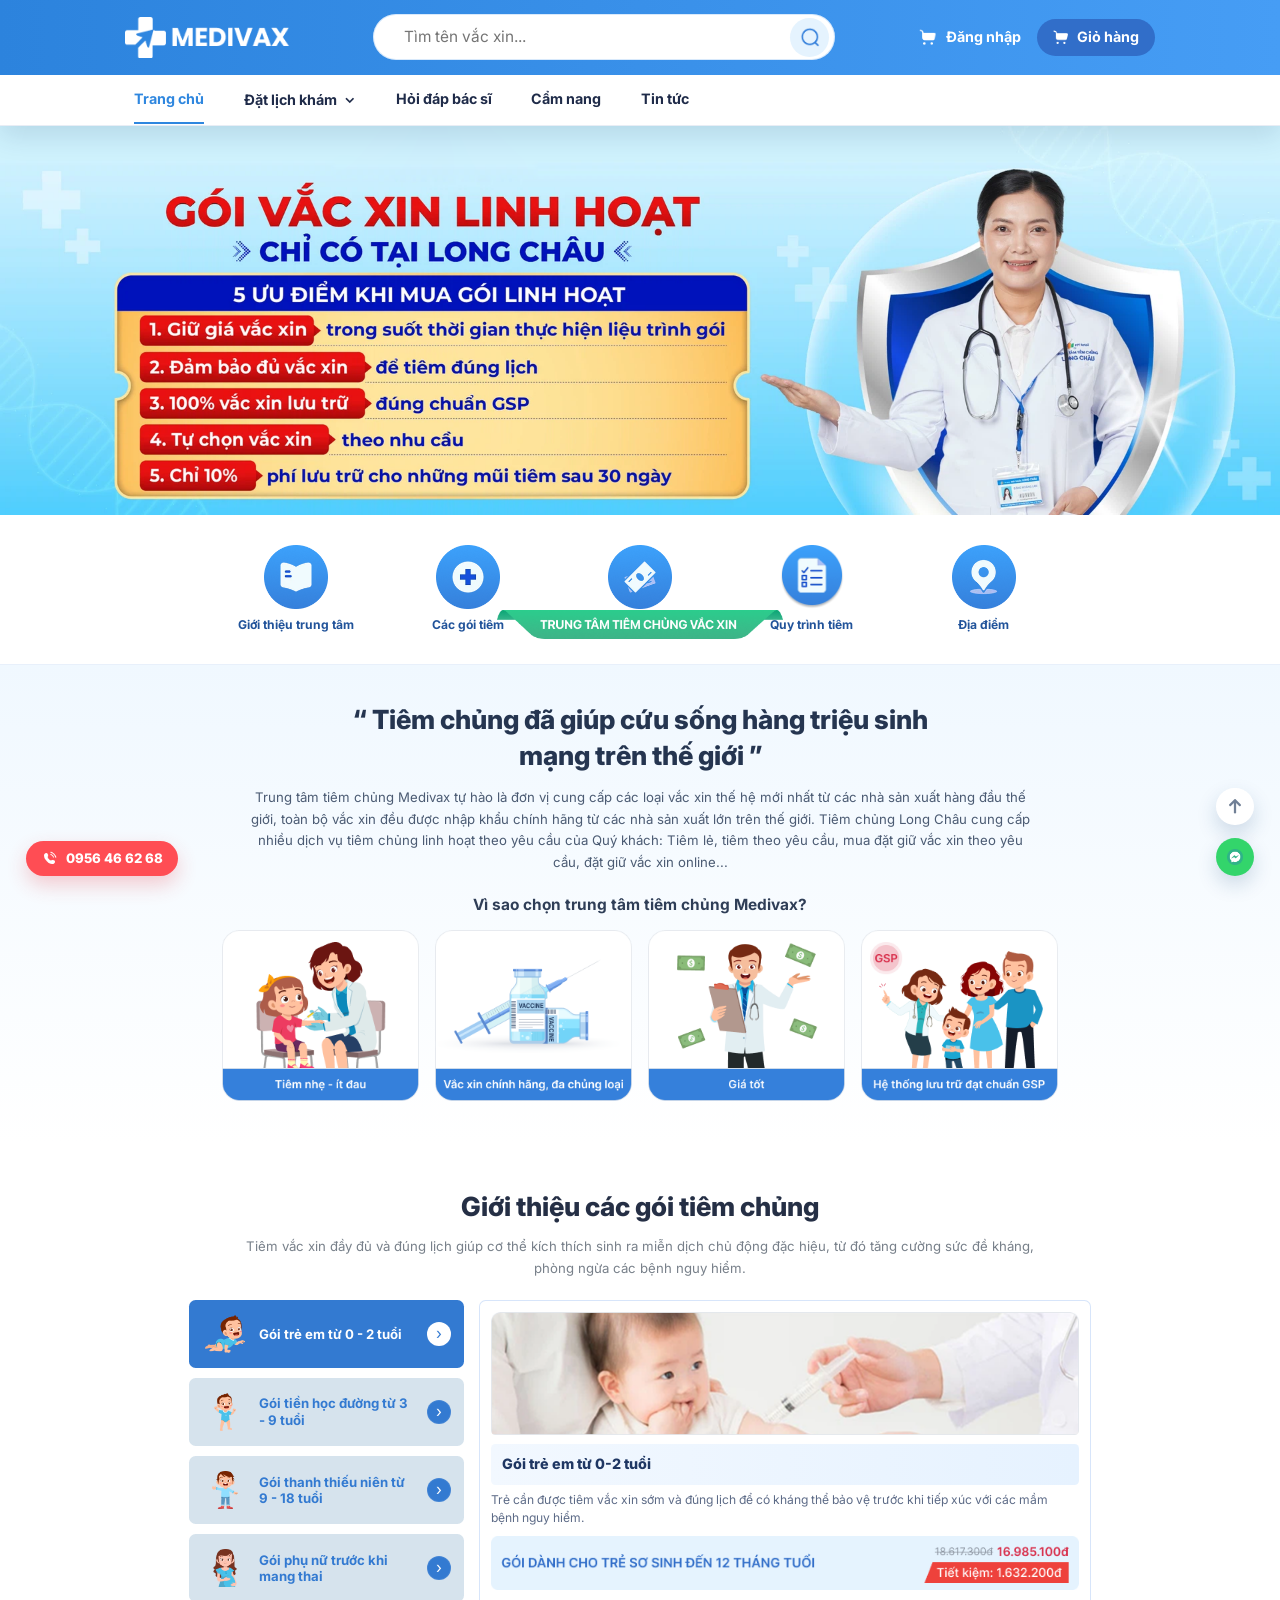
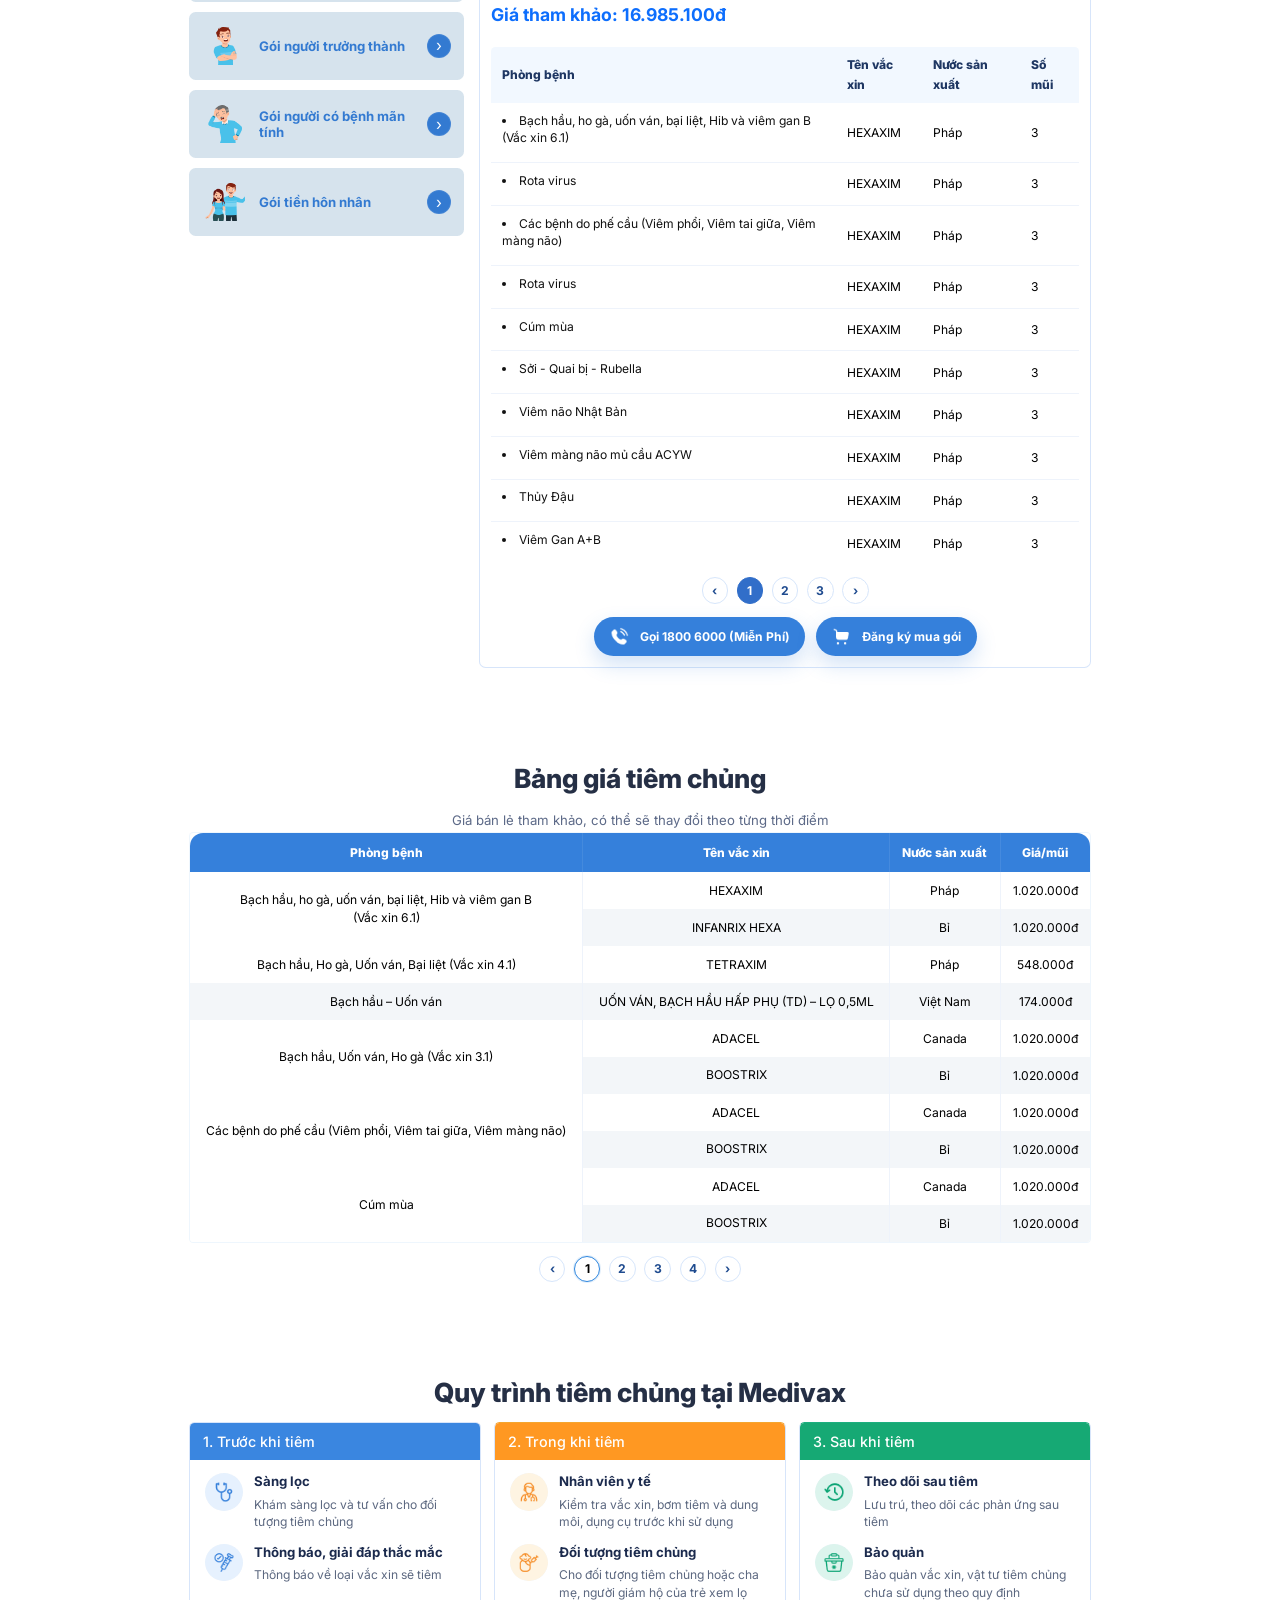
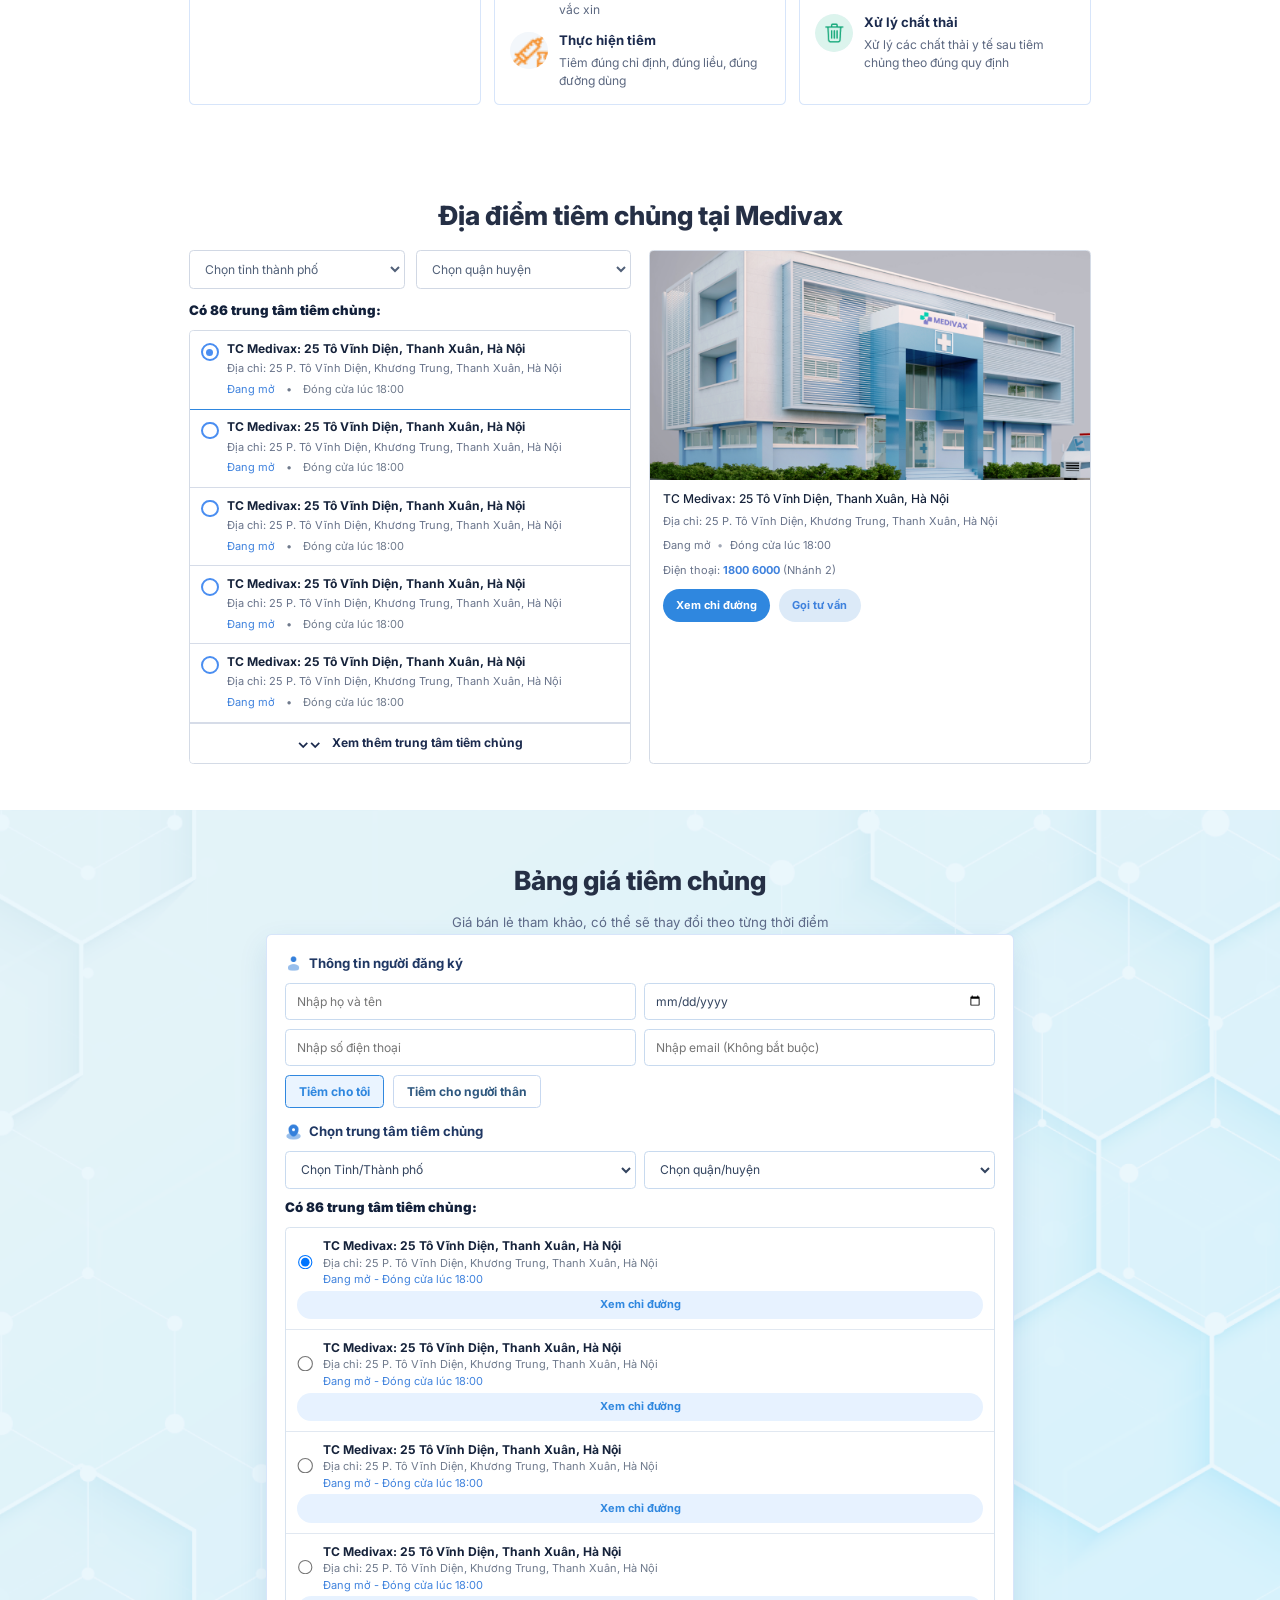
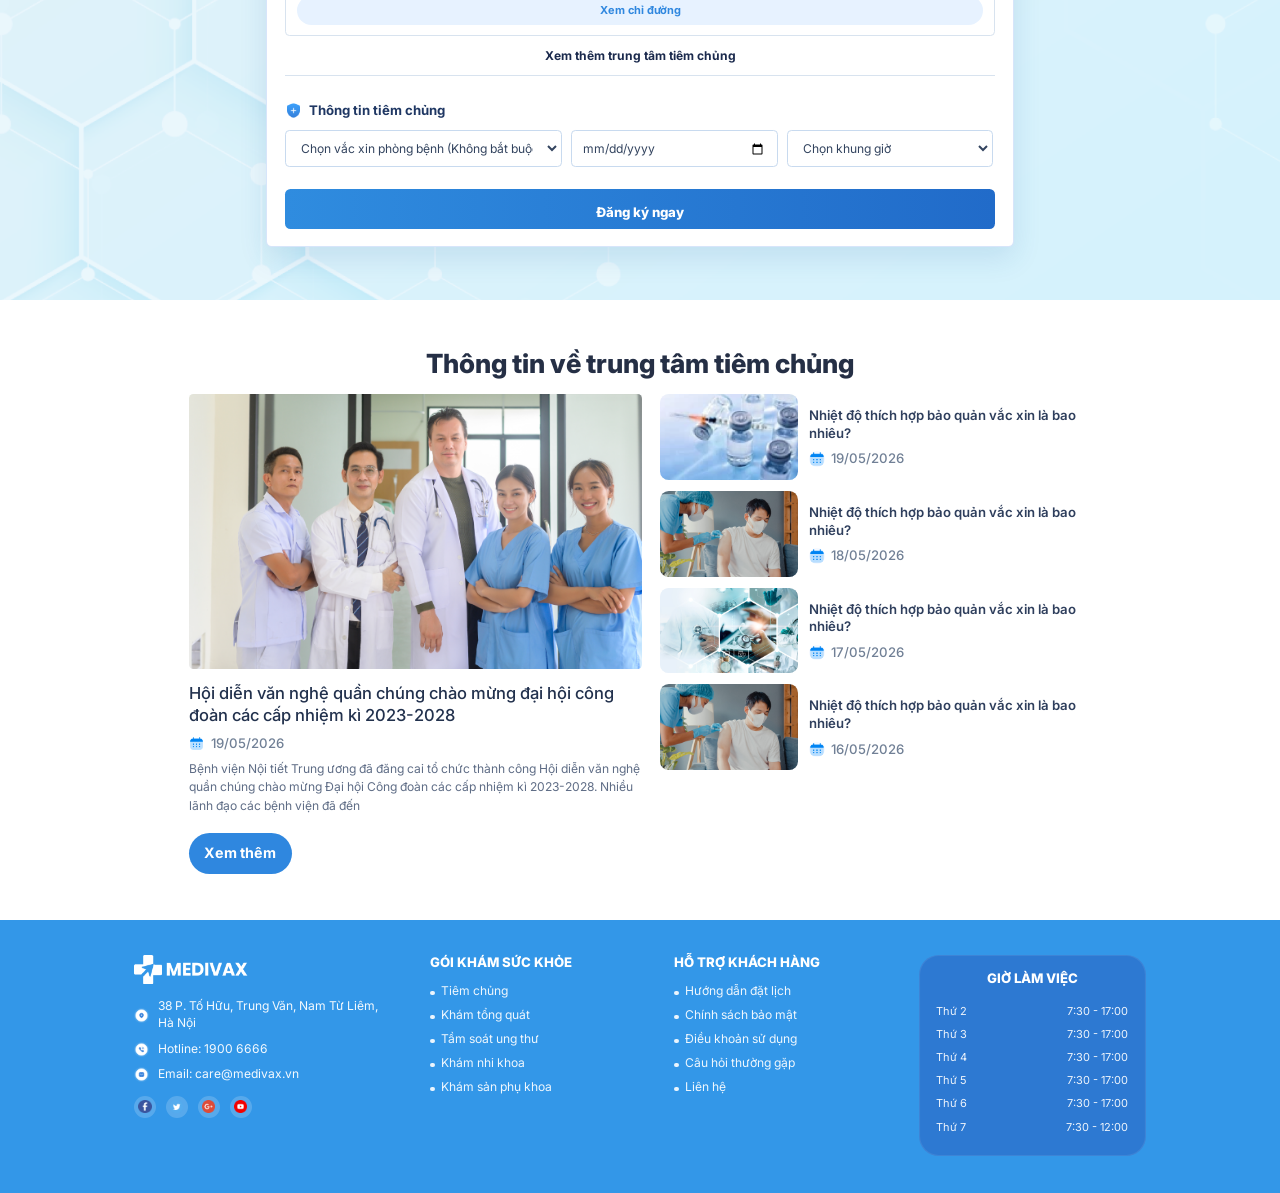
==== commit 5f432d74: "several changes" ====
--- a/index.html
+++ b/index.html
@@ -461,7 +461,7 @@
       <section class="process-section section-gap">
         <div class="container narrow">
           <h2 class="center-heading">Quy trình tiêm chủng tại Medivax</h2>
-          <div class="process-grid row row-cols-1 row-cols-md-3">
+          <div class="process-row row row-cols-1 row-cols-md-3">
             <article class="process-col">
               <h3>1. Trước khi tiêm</h3>
               <ul class="process-list">
@@ -736,11 +736,11 @@
                 <img src="assets/image/User.png" alt="" /> Thông tin người đăng
                 ký
               </legend>
-              <div class="field-grid row row-cols-1 row-cols-sm-2">
+              <div class="field-row row row-cols-1 row-cols-sm-2">
                 <input type="text" placeholder="Nhập họ và tên" />
                 <input type="date" aria-label="Ngày sinh" />
               </div>
-              <div class="field-grid row row-cols-1 row-cols-sm-2">
+              <div class="field-row row row-cols-1 row-cols-sm-2">
                 <input type="tel" placeholder="Nhập số điện thoại" />
                 <input type="text" placeholder="Nhập email (Không bắt buộc)" />
               </div>
@@ -759,7 +759,7 @@
                 <img src="assets/image/Map Point Wave.png" alt="" /> Chọn trung
                 tâm tiêm chủng
               </legend>
-              <div class="field-grid row row-cols-1 row-cols-sm-2">
+              <div class="field-row row row-cols-1 row-cols-sm-2">
                 <select aria-label="Chọn tỉnh thành phố">
                   <option>Chọn Tỉnh/Thành phố</option>
                 </select>
@@ -838,7 +838,7 @@
                 <img src="assets/image/Shield Plus.png" alt="" /> Thông tin tiêm
                 chủng
               </legend>
-              <div class="field-grid three-cols row row-cols-1 row-cols-md-3">
+              <div class="field-row three-cols row row-cols-1 row-cols-md-3">
                 <select aria-label="Chọn vắc xin phòng bệnh">
                   <option>Chọn vắc xin phòng bệnh (Không bắt buộc)</option>
                 </select>
@@ -933,7 +933,7 @@
     </main>
 
     <footer class="site-footer">
-      <div class="container footer-grid footer-grid--figma row">
+      <div class="container footer-row footer-row--figma row">
         <div class="footer-brand-col">
           <a href="index.html" class="footer-logo" aria-label="Medivax">
             <img src="assets/image/logo.png" alt="Medivax" />
--- a/assets/css/style.css
+++ b/assets/css/style.css
@@ -51,22 +51,6 @@
   margin: 0 auto;
 }
 
-button,
-input,
-select,
-textarea {
-  font: inherit;
-}
-
-a {
-  transition: color 0.2s ease, opacity 0.2s ease, transform 0.2s ease;
-}
-
-.container {
-  width: min(1200px, 100% - 32px);
-  margin: 0 auto;
-}
-
 .site-header {
   position: fixed;
   top: 0;
@@ -250,73 +234,73 @@
   color: rgba(255, 255, 255, 0.9);
 }
 
-.page-grid-auto-320 {
+.page-row-auto-320 {
   display: flex;
   flex-wrap: wrap;
   gap: 24px;
 }
-.page-grid-auto-320 > * {
+.page-row-auto-320 > * {
   flex: 1 1 320px;
   min-width: 0;
 }
 
-.page-grid-auto-300 {
+.page-row-auto-300 {
   display: flex;
   flex-wrap: wrap;
   gap: 24px;
 }
-.page-grid-auto-300 > * {
+.page-row-auto-300 > * {
   flex: 1 1 300px;
   min-width: 0;
 }
 
-.page-grid-auto-280 {
+.page-row-auto-280 {
   display: flex;
   flex-wrap: wrap;
   gap: 24px;
 }
-.page-grid-auto-280 > * {
+.page-row-auto-280 > * {
   flex: 1 1 280px;
   min-width: 0;
 }
 
-.page-grid-auto-250 {
+.page-row-auto-250 {
   display: flex;
   flex-wrap: wrap;
   gap: 16px;
 }
-.page-grid-auto-250 > * {
+.page-row-auto-250 > * {
   flex: 1 1 250px;
   min-width: 0;
 }
 
-.page-grid-2-1 {
+.page-row-2-1 {
   display: flex;
   gap: 32px;
   align-items: start;
 }
 
-.page-grid-2-1-300 {
+.page-row-2-1-300 {
   display: flex;
   gap: 32px;
 }
 
-.page-grid-2-1-1fr {
+.page-row-2-1-1fr {
   display: flex;
   gap: 16px;
 }
 
-.page-grid-3 {
+.page-row-3 {
   display: flex;
   gap: 12px;
 }
 
-.page-grid-4 {
+.page-row-4 {
   display: flex;
   gap: 18px;
 }
 
-.page-grid-4-compact {
+.page-row-4-compact {
   display: flex;
   gap: 20px;
 }
@@ -445,7 +429,7 @@
   text-transform: none;
 }
 
-.feature-grid {
+.feature-row {
   display: flex;
   gap: 20px;
 }
@@ -469,7 +453,7 @@
   font-size: 14px;
 }
 
-.footer-grid a {
+.footer-row a {
   color: inherit;
   text-decoration: none;
 }
@@ -1072,7 +1056,7 @@
   padding: 24px 0 0;
 }
 
-.qa-content-grid {
+.qa-content-row {
   display: flex;
   gap: 24px;
   align-items: start;
@@ -1326,7 +1310,7 @@
   padding: 24px 0 48px;
 }
 
-.blog-grid {
+.blog-row {
   display: flex;
   gap: 24px;
 }
@@ -1740,7 +1724,7 @@
   color: #1b2a4d;
 }
 
-.doctor-grid {
+.doctor-row {
   display: flex;
   gap: 20px;
 }
@@ -1969,7 +1953,7 @@
   font-size: 12px;
 }
 
-.doctor-time-grid {
+.doctor-time-row {
   display: flex;
   gap: 8px;
 }
@@ -2611,7 +2595,7 @@
   left: 50%;
   transform: translateX(-50%);
   display: block;
-  max-width: 460px;
+  max-width: 260px;
   width: 100%;
   /* Đảm bảo ảnh img bên trong luôn co giãn khít theo block bọc nó */
 }
@@ -2678,16 +2662,22 @@
 }
 
 .trust-combined {
-  max-width: 1140px;
-  margin: 18px auto 0;
-  display: flex;
-  gap: 18px;
+  max-width: 760px;
+  margin: 14px auto 0;
+  display: flex;
+  gap: 14px;
   justify-content: center;
   align-items: stretch;
 }
+.trust-combined > * {
+  flex: 0 0 calc((100% - 42px) / 4) !important;
+  width: calc((100% - 42px) / 4) !important;
+  max-width: calc((100% - 42px) / 4) !important;
+  min-width: 0;
+}
 .trust-combined img {
-  width: calc((100% - 54px) / 4);
-  max-width: 240px;
+  width: 100%;
+  max-width: none;
   height: auto;
   display: block;
 }
@@ -3035,7 +3025,7 @@
   box-shadow: 0 0 0 1px rgba(47, 135, 223, 0.12);
 }
 
-.process-grid {
+.process-row {
   display: flex;
   gap: 12px;
 }
@@ -3225,7 +3215,7 @@
   box-shadow: 0 14px 34px rgba(27, 86, 171, 0.12);
 }
 
-.field-grid {
+.field-row {
   display: flex;
   gap: 10px;
   margin-bottom: 10px;
@@ -3339,16 +3329,16 @@
   color: #fff;
 }
 
-.footer-grid {
+.footer-row {
   display: flex;
   gap: 18px;
 }
-.footer-grid strong {
+.footer-row strong {
   display: block;
   margin-bottom: 8px;
   font-size: 16px;
 }
-.footer-grid p {
+.footer-row p {
   margin: 6px 0;
   font-size: 13px;
   opacity: 0.96;
@@ -3401,9 +3391,6 @@
   .location-image,
   .news-feature-image {
     height: 180px;
-  }
-  .section-chip-image {
-    max-width: 320px;
   }
   .news-mini img {
     width: 72px;
@@ -3924,22 +3911,6 @@
   margin-top: 6px;
 }
 
-.section-chip-image {
-  max-width: 260px;
-  top: -11px;
-}
-
-.trust-combined {
-  max-width: 760px;
-  gap: 14px;
-  margin-top: 14px;
-}
-
-.trust-combined img {
-  width: calc((100% - 42px) / 4);
-  max-width: 178px;
-}
-
 .package-layout {
   gap: 14px;
   max-width: 820px;
@@ -4077,7 +4048,7 @@
   padding: 8px 10px;
 }
 
-.process-grid {
+.process-row {
   max-width: 820px;
   margin: 0 auto;
   gap: 12px;
@@ -4233,7 +4204,7 @@
   flex: 0 0 16px;
 }
 
-.booking-form--home .field-grid {
+.booking-form--home .field-row {
   gap: 8px;
   margin-bottom: 8px;
 }
@@ -4411,13 +4382,6 @@
   .action-list {
     overflow-x: auto;
   }
-  .trust-combined {
-    display: flex;
-  }
-  .trust-combined img {
-    width: 100%;
-    max-width: none;
-  }
 }
 @media (max-width: 576px) {
   .center-heading,
@@ -4485,7 +4449,7 @@
   color: #fff;
 }
 
-.footer-grid--figma {
+.footer-row--figma {
   max-width: 920px;
   display: flex;
   gap: 32px;
@@ -4675,7 +4639,7 @@
   }
 }
 @media (max-width: 768px) {
-  .footer-grid--figma {
+  .footer-row--figma {
     gap: 24px;
   }
   .footer-hours-card {
@@ -4872,7 +4836,7 @@
   color: #667085;
 }
 
-.doctor-grid {
+.doctor-row {
   gap: 22px;
 }
 
@@ -5124,7 +5088,7 @@
   font-weight: 600;
 }
 
-.doctor-time-grid {
+.doctor-time-row {
   gap: 8px;
 }
 
@@ -5605,7 +5569,7 @@
   color: #253a5c;
 }
 
-.facility-grid {
+.facility-row {
   display: flex;
   gap: 20px;
 }
@@ -5718,7 +5682,7 @@
     border-left: 0;
     border-top: 1px solid #e4edf6;
   }
-  .facility-grid {
+  .facility-row {
     gap: 14px;
   }
   .facility-card__logo {
@@ -5849,7 +5813,7 @@
   color: #172a4a;
 }
 
-.specialty-service-grid {
+.specialty-service-row {
   display: flex;
   gap: 14px 22px;
 }
@@ -6087,12 +6051,12 @@
   font-size: 13px;
 }
 
-.time-slot-grid {
+.time-slot-row {
   display: flex;
   gap: 8px 6px;
 }
 
-.time-slot-grid button {
+.time-slot-row button {
   height: 40px;
   border: 1px solid #b9c8da;
   border-radius: 4px;
@@ -6103,7 +6067,7 @@
   cursor: pointer;
 }
 
-.time-slot-grid button:hover {
+.time-slot-row button:hover {
   border-color: #2d86e3;
   color: #2d86e3;
 }
@@ -6129,7 +6093,7 @@
 }
 
 @media (max-width: 1024px) {
-  .specialty-service-grid {
+  .specialty-service-row {
     gap: 14px;
   }
 }
@@ -6358,7 +6322,7 @@
   padding: 24px 0 66px;
 }
 
-.qa-content-grid {
+.qa-content-row {
   gap: 24px;
   align-items: start;
 }
@@ -6869,7 +6833,7 @@
   padding: 40px 0 48px;
 }
 
-.blog-grid {
+.blog-row {
   gap: 44px;
   align-items: start;
 }
@@ -7477,9 +7441,9 @@
     width: 100%;
     min-width: 0;
   }
-  .doctor-grid,
-  .facility-grid,
-  .specialty-service-grid {
+  .doctor-row,
+  .facility-row,
+  .specialty-service-row {
     gap: 16px;
   }
   .doctor-card,
@@ -7515,8 +7479,8 @@
   .site-footer {
     padding: 42px 0 72px;
   }
-  .footer-grid,
-  .footer-grid--figma {
+  .footer-row,
+  .footer-row--figma {
     gap: 28px;
   }
   .footer-hours-card {
@@ -7549,34 +7513,34 @@
     font-size: 22px;
   }
 }
-/* Bootstrap 5 row/col replacements for former CSS Grid layouts */
-.page-grid-auto-320,
-.page-grid-auto-300,
-.page-grid-auto-280,
-.page-grid-auto-250,
-.page-grid-2-1,
-.page-grid-2-1-300,
-.page-grid-2-1-1fr,
-.page-grid-3,
-.page-grid-4,
-.page-grid-4-compact,
-.feature-grid,
+/* Bootstrap 5 row/col replacements for former custom layouts */
+.page-row-auto-320,
+.page-row-auto-300,
+.page-row-auto-280,
+.page-row-auto-250,
+.page-row-2-1,
+.page-row-2-1-300,
+.page-row-2-1-1fr,
+.page-row-3,
+.page-row-4,
+.page-row-4-compact,
+.feature-row,
 .action-list,
 .trust-combined,
 .package-layout,
-.process-grid,
+.process-row,
 .location-layout,
-.field-grid,
+.field-row,
 .news-layout,
-.footer-grid,
-.footer-grid--figma,
-.doctor-grid,
-.doctor-time-grid,
-.facility-grid,
-.specialty-service-grid,
-.time-slot-grid,
-.qa-content-grid,
-.blog-grid,
+.footer-row,
+.footer-row--figma,
+.doctor-row,
+.doctor-time-row,
+.facility-row,
+.specialty-service-row,
+.time-slot-row,
+.qa-content-row,
+.blog-row,
 .article-layout,
 .qa-detail-layout {
   --bs-gutter-x: 0;
@@ -7585,75 +7549,75 @@
   flex-wrap: wrap;
 }
 
-.page-grid-auto-320 > * {
+.page-row-auto-320 > * {
   flex: 1 1 320px;
   min-width: 0;
 }
 
-.page-grid-auto-300 > * {
+.page-row-auto-300 > * {
   flex: 1 1 300px;
   min-width: 0;
 }
 
-.page-grid-auto-280 > * {
+.page-row-auto-280 > * {
   flex: 1 1 280px;
   min-width: 0;
 }
 
-.page-grid-auto-250 > * {
+.page-row-auto-250 > * {
   flex: 1 1 250px;
   min-width: 0;
 }
 
-.page-grid-2-1 > :first-child,
-.page-grid-2-1-300 > :first-child,
+.page-row-2-1 > :first-child,
+.page-row-2-1-300 > :first-child,
 .article-layout > .article-main,
-.blog-grid > .blog-list,
-.qa-content-grid > :first-child,
+.blog-row > .blog-list,
+.qa-content-row > :first-child,
 .qa-detail-layout > :first-child {
   flex: 1 1 0;
   min-width: 0;
 }
 
-.page-grid-2-1 > :last-child,
+.page-row-2-1 > :last-child,
 .qa-detail-layout > :last-child {
   flex: 0 0 320px;
   max-width: 320px;
 }
 
-.page-grid-2-1-300 > :last-child {
+.page-row-2-1-300 > :last-child {
   flex: 0 0 300px;
   max-width: 300px;
 }
 
-.page-grid-2-1-1fr > *,
+.page-row-2-1-1fr > *,
 .location-layout > *,
-.field-grid > * {
+.field-row > * {
   flex: 0 0 calc((100% - 16px) / 2);
   max-width: calc((100% - 16px) / 2);
   min-width: 0;
 }
 
-.page-grid-3 > *,
-.process-grid > * {
+.page-row-3 > *,
+.process-row > * {
   flex: 0 0 calc((100% - 24px) / 3);
   max-width: calc((100% - 24px) / 3);
   min-width: 0;
 }
 
-.page-grid-4 > * {
+.page-row-4 > * {
   flex: 0 0 calc((100% - 54px) / 4);
   max-width: calc((100% - 54px) / 4);
   min-width: 0;
 }
 
-.page-grid-4-compact > * {
+.page-row-4-compact > * {
   flex: 0 0 calc((100% - 60px) / 4);
   max-width: calc((100% - 60px) / 4);
   min-width: 0;
 }
 
-.feature-grid > * {
+.feature-row > * {
   flex: 1 1 250px;
   min-width: 0;
 }
@@ -7698,22 +7662,6 @@
   max-width: calc((100% - 88px) / 5);
 }
 
-.trust-combined {
-  gap: 14px;
-}
-
-.trust-combined > * {
-  flex: 0 0 calc((100% - 42px) / 4) !important;
-  width: calc((100% - 42px) / 4) !important;
-  max-width: calc((100% - 42px) / 4) !important;
-  min-width: 0;
-}
-
-.trust-combined img {
-  width: 100%;
-  max-width: none;
-}
-
 .package-layout {
   gap: 14px;
 }
@@ -7729,7 +7677,7 @@
   max-width: calc(100% - 264px);
 }
 
-.process-grid {
+.process-row {
   gap: 12px;
 }
 
@@ -7749,21 +7697,21 @@
   min-width: 0;
 }
 
-.booking-form--home .field-grid {
+.booking-form--home .field-row {
   gap: 8px;
 }
 
-.booking-form--home .field-grid > * {
+.booking-form--home .field-row > * {
   flex-basis: calc((100% - 8px) / 2);
   max-width: calc((100% - 8px) / 2);
 }
 
-.field-grid.three-cols > :first-child {
+.field-row.three-cols > :first-child {
   flex: 0 0 calc(40% - 6px);
   max-width: calc(40% - 6px);
 }
 
-.field-grid.three-cols > :not(:first-child) {
+.field-row.three-cols > :not(:first-child) {
   flex: 0 0 calc(30% - 6px);
   max-width: calc(30% - 6px);
 }
@@ -7827,16 +7775,16 @@
   min-width: 0;
 }
 
-.footer-grid--figma > * {
+.footer-row--figma > * {
   flex: 1 1 0;
   min-width: 0;
 }
 
-.footer-grid--figma > .footer-brand-col {
+.footer-row--figma > .footer-brand-col {
   flex-grow: 1.25;
 }
 
-.footer-grid--figma > .footer-hours-card {
+.footer-row--figma > .footer-hours-card {
   flex-grow: 0.92;
 }
 
@@ -7890,22 +7838,22 @@
   margin-left: 84px;
 }
 
-.blog-grid,
+.blog-row,
 .article-layout,
-.qa-content-grid {
+.qa-content-row {
   align-items: start;
 }
 
-.blog-grid {
+.blog-row {
   gap: 44px;
 }
 
-.blog-grid > .blog-list {
+.blog-row > .blog-list {
   flex: 0 0 570px;
   max-width: 570px;
 }
 
-.blog-grid > .blog-sidebar {
+.blog-row > .blog-sidebar {
   flex: 0 0 330px;
   max-width: 330px;
   min-width: 0;
@@ -7926,16 +7874,16 @@
   min-width: 0;
 }
 
-.qa-content-grid {
+.qa-content-row {
   gap: 24px;
 }
 
-.qa-content-grid > :first-child {
+.qa-content-row > :first-child {
   flex: 0 0 600px;
   max-width: 600px;
 }
 
-.qa-content-grid > .qa-side {
+.qa-content-row > .qa-side {
   flex: 0 0 280px;
   max-width: 280px;
   min-width: 0;
@@ -7968,11 +7916,11 @@
   max-width: 185px;
 }
 
-.doctor-grid {
+.doctor-row {
   gap: 22px;
 }
 
-.doctor-grid > * {
+.doctor-row > * {
   flex: 0 0 calc((100% - 66px) / 4);
   max-width: calc((100% - 66px) / 4);
 }
@@ -8003,13 +7951,13 @@
   min-width: 0;
 }
 
-.doctor-time-grid,
-.time-slot-grid {
+.doctor-time-row,
+.time-slot-row {
   gap: 8px 6px;
 }
 
-.doctor-time-grid > *,
-.time-slot-grid > * {
+.doctor-time-row > *,
+.time-slot-row > * {
   flex: 0 0 calc((100% - 54px) / 10);
   max-width: calc((100% - 54px) / 10);
 }
@@ -8041,20 +7989,20 @@
   min-width: 0;
 }
 
-.facility-grid {
+.facility-row {
   gap: 20px;
 }
 
-.facility-grid > * {
+.facility-row > * {
   flex: 0 0 calc((100% - 40px) / 3);
   max-width: calc((100% - 40px) / 3);
 }
 
-.specialty-service-grid {
+.specialty-service-row {
   gap: 14px 22px;
 }
 
-.specialty-service-grid > * {
+.specialty-service-row > * {
   flex: 0 0 calc((100% - 22px) / 2);
   max-width: calc((100% - 22px) / 2);
 }
@@ -8112,27 +8060,27 @@
 }
 
 @media (max-width: 1024px) {
-  .footer-grid--figma > * {
+  .footer-row--figma > * {
     flex: 0 0 calc((100% - 64px) / 3);
     max-width: calc((100% - 64px) / 3);
   }
-  .footer-grid--figma > .footer-hours-card {
+  .footer-row--figma > .footer-hours-card {
     flex-basis: 100%;
     max-width: 260px;
   }
-  .time-slot-grid > * {
+  .time-slot-row > * {
     flex-basis: calc((100% - 30px) / 6);
     max-width: calc((100% - 30px) / 6);
   }
 }
 @media (max-width: 960px) {
-  .qa-content-grid > :first-child {
+  .qa-content-row > :first-child {
     flex: 1 1 0;
     max-width: none;
   }
 }
 @media (max-width: 900px) {
-  .blog-grid > *,
+  .blog-row > *,
   .article-layout > * {
     flex-basis: 100% !important;
     max-width: 100% !important;
@@ -8142,7 +8090,7 @@
     flex-basis: 160px;
     max-width: 160px;
   }
-  .doctor-grid > * {
+  .doctor-row > * {
     flex-basis: calc((100% - 22px) / 2);
     max-width: calc((100% - 22px) / 2);
   }
@@ -8159,7 +8107,7 @@
     flex: 0 0 calc((100% - 8px) / 2);
     max-width: calc((100% - 8px) / 2);
   }
-  .doctor-time-grid > * {
+  .doctor-time-row > * {
     flex-basis: calc((100% - 32px) / 5);
     max-width: calc((100% - 32px) / 5);
   }
@@ -8186,8 +8134,7 @@
   .trust-combined {
     gap: 12px;
   }
-  .action-list > *,
-  .trust-combined > * {
+  .action-list > * {
     flex: 0 0 calc((100% - 12px) / 2);
     max-width: calc((100% - 12px) / 2);
   }
@@ -8198,20 +8145,20 @@
     min-width: 0;
   }
   .package-layout > *,
-  .process-grid > *,
+  .process-row > *,
   .location-layout > *,
   .location-layout--expanded > *,
   .news-layout > *,
-  .blog-grid > *,
+  .blog-row > *,
   .article-layout > *,
-  .qa-content-grid > *,
-  .field-grid > *,
-  .booking-form--home .field-grid > *,
-  .field-grid.three-cols > *,
-  .footer-grid--figma > *,
-  .doctor-grid > *,
-  .facility-grid > *,
-  .specialty-service-grid > * {
+  .qa-content-row > *,
+  .field-row > *,
+  .booking-form--home .field-row > *,
+  .field-row.three-cols > *,
+  .footer-row--figma > *,
+  .doctor-row > *,
+  .facility-row > *,
+  .specialty-service-row > * {
     flex-basis: 100% !important;
     max-width: 100% !important;
   }
@@ -8256,8 +8203,8 @@
     flex-basis: auto;
     max-width: 100%;
   }
-  .time-slot-grid > *,
-  .doctor-time-grid > * {
+  .time-slot-row > *,
+  .doctor-time-row > * {
     flex-basis: calc((100% - 6px) / 2) !important;
     max-width: calc((100% - 6px) / 2) !important;
   }
@@ -8293,8 +8240,8 @@
   .specialty-service-card > a {
     margin-left: 124px;
   }
-  .doctor-grid > * {
+  .doctor-row > * {
     flex-basis: 100%;
     max-width: 100%;
   }
-}/*# sourceMappingURL=style.css.map */+}/*# sourceMappingURL=style.css.map */
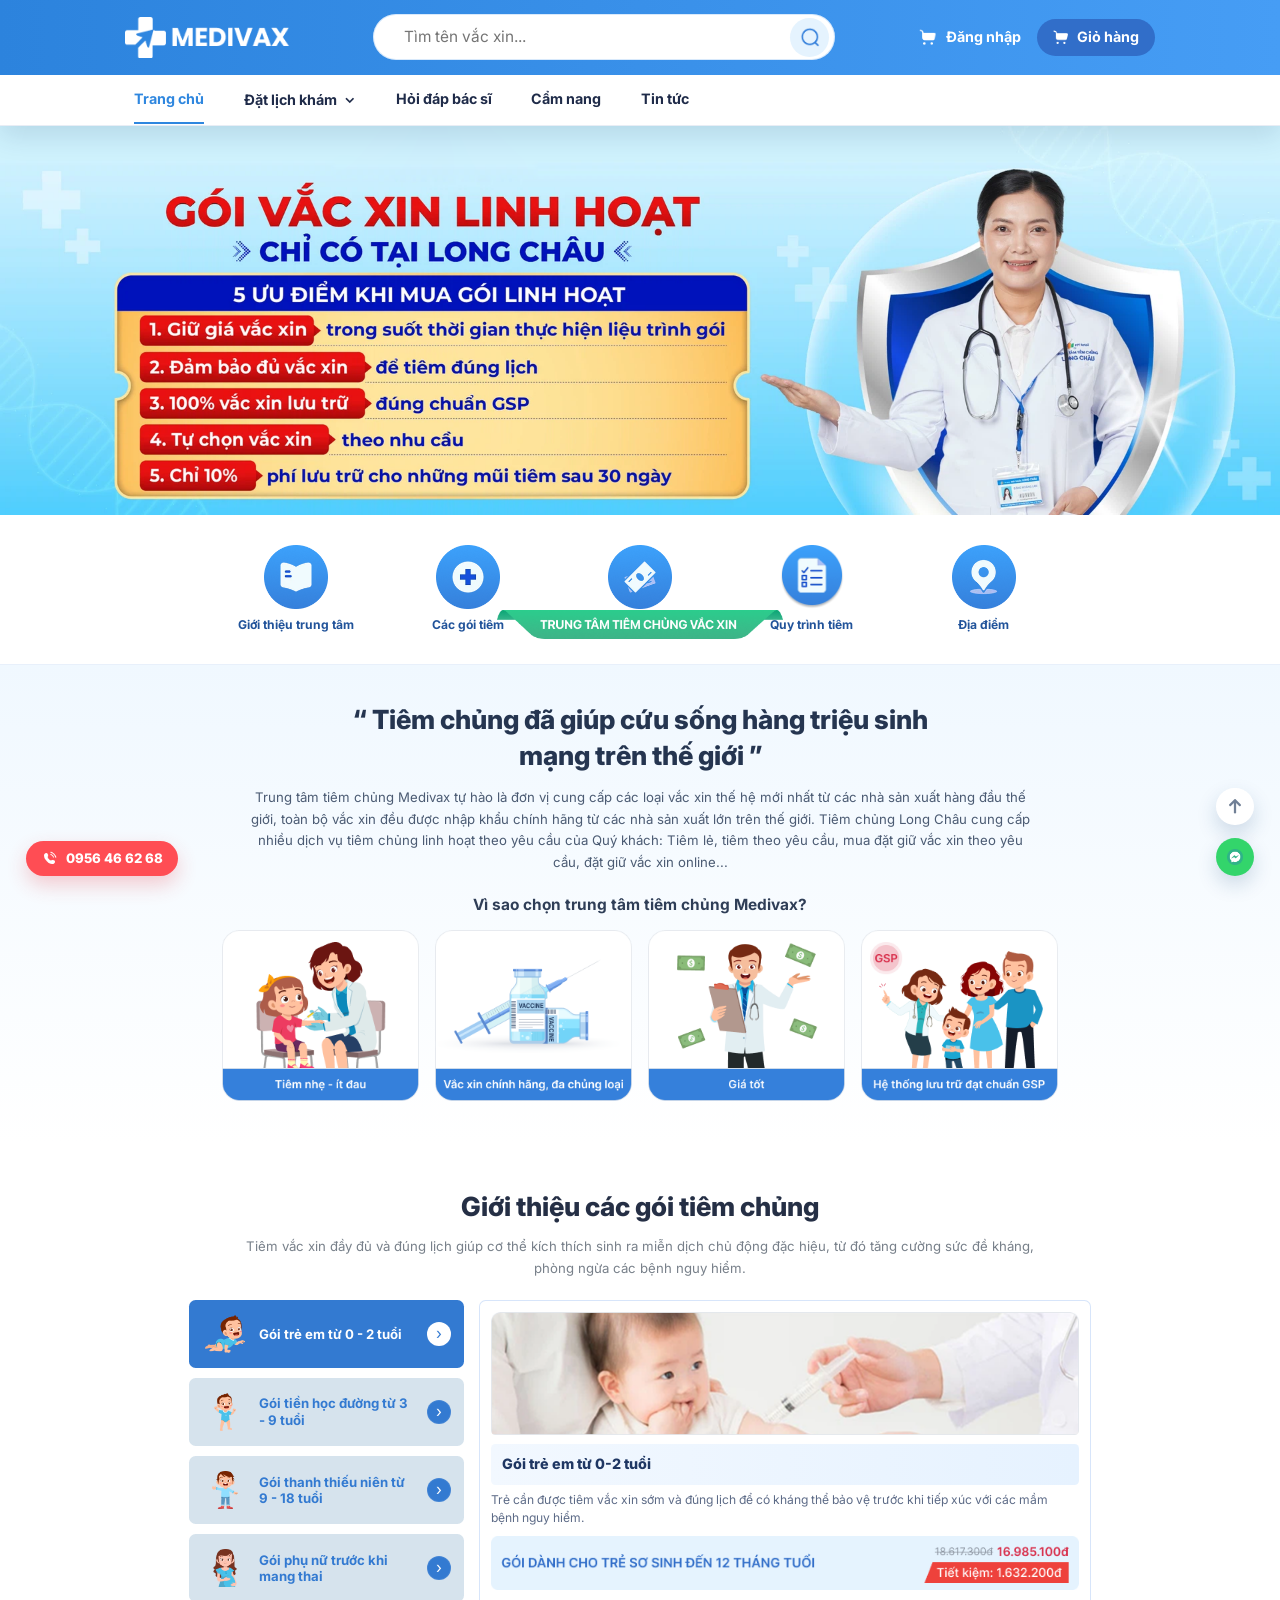
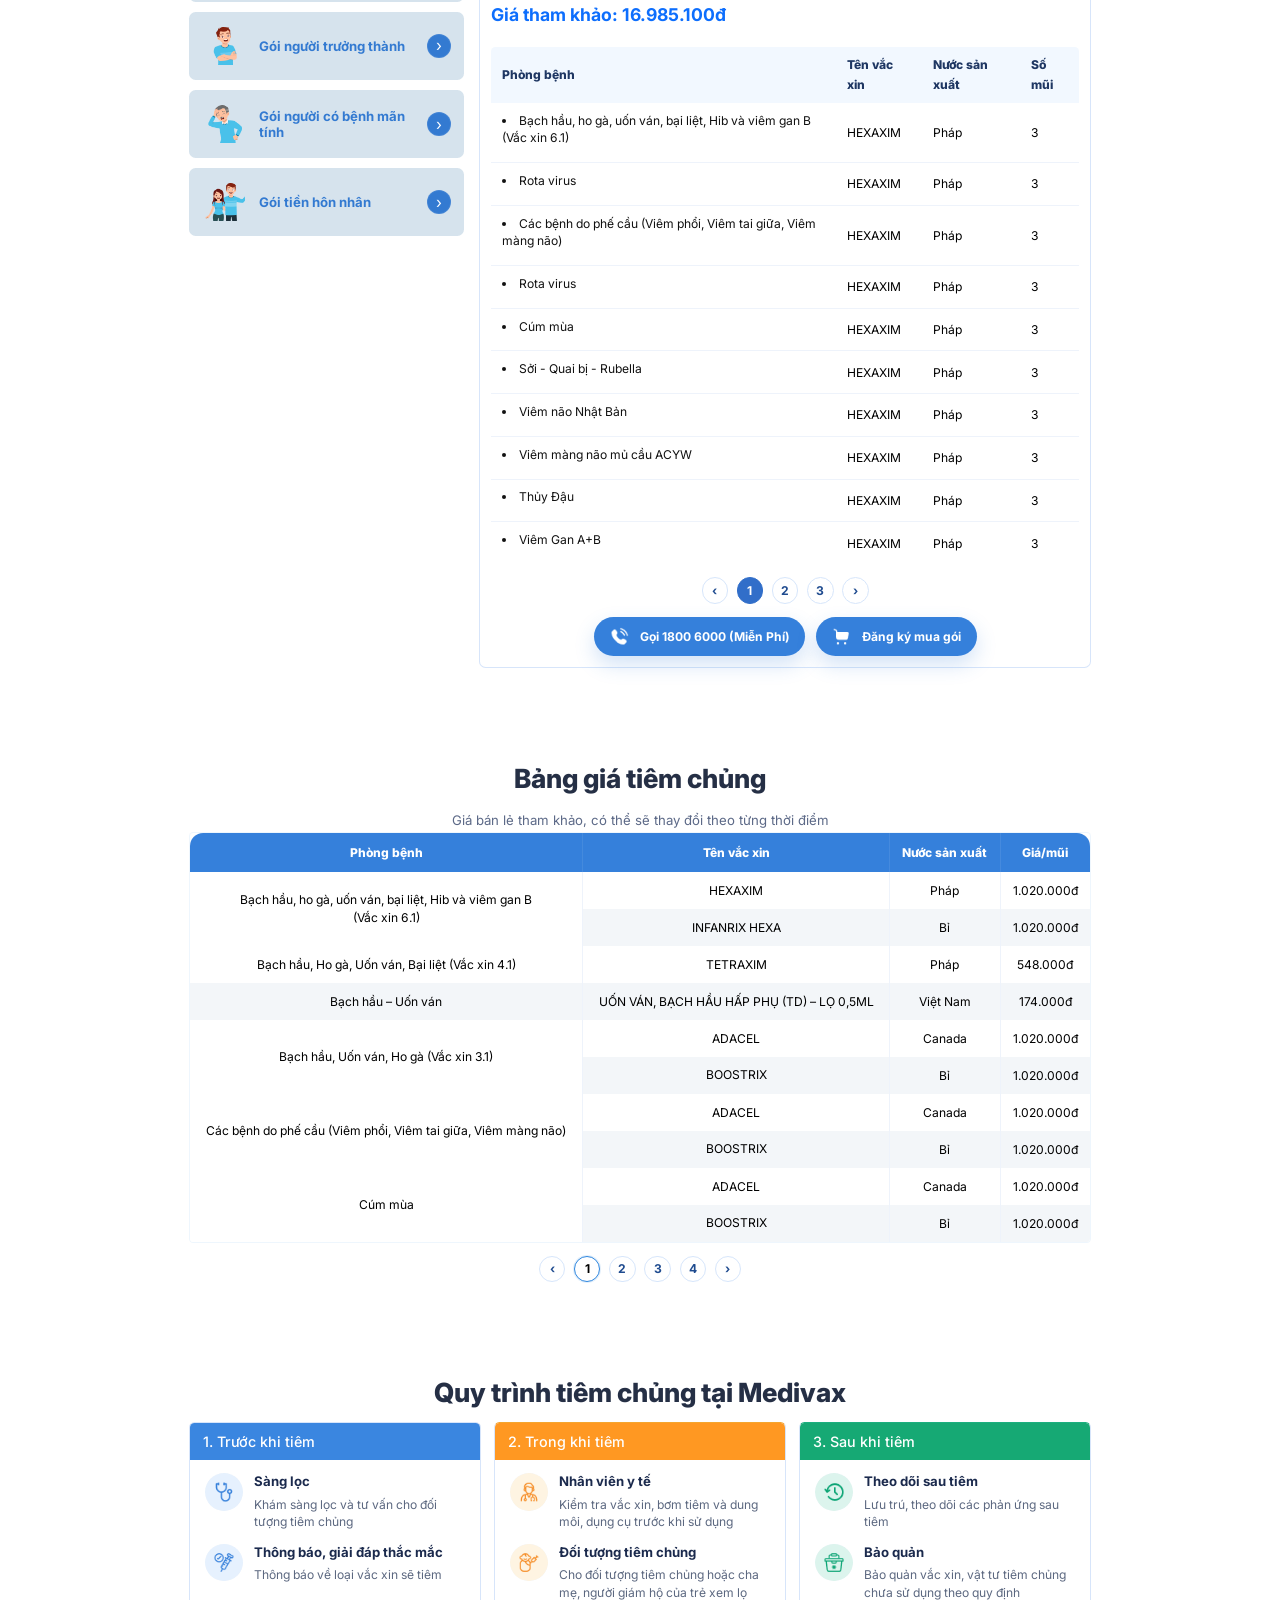
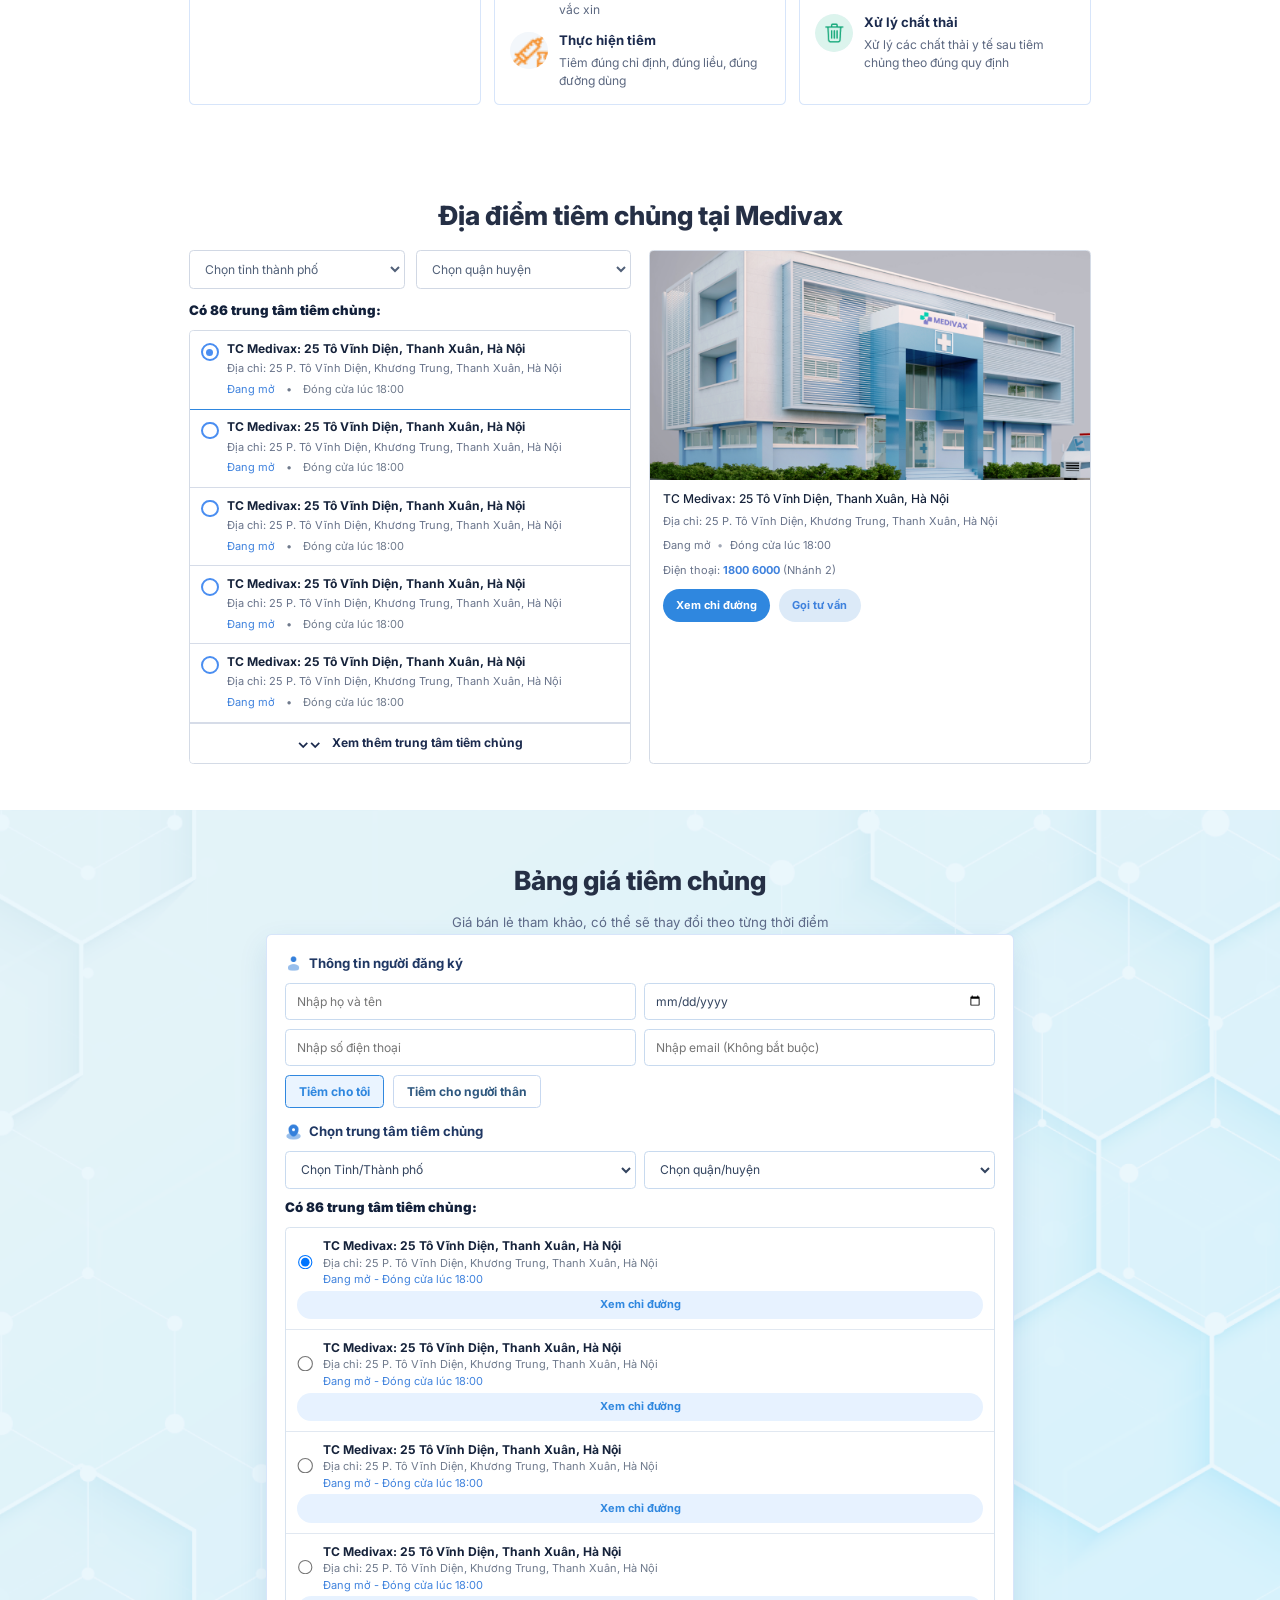
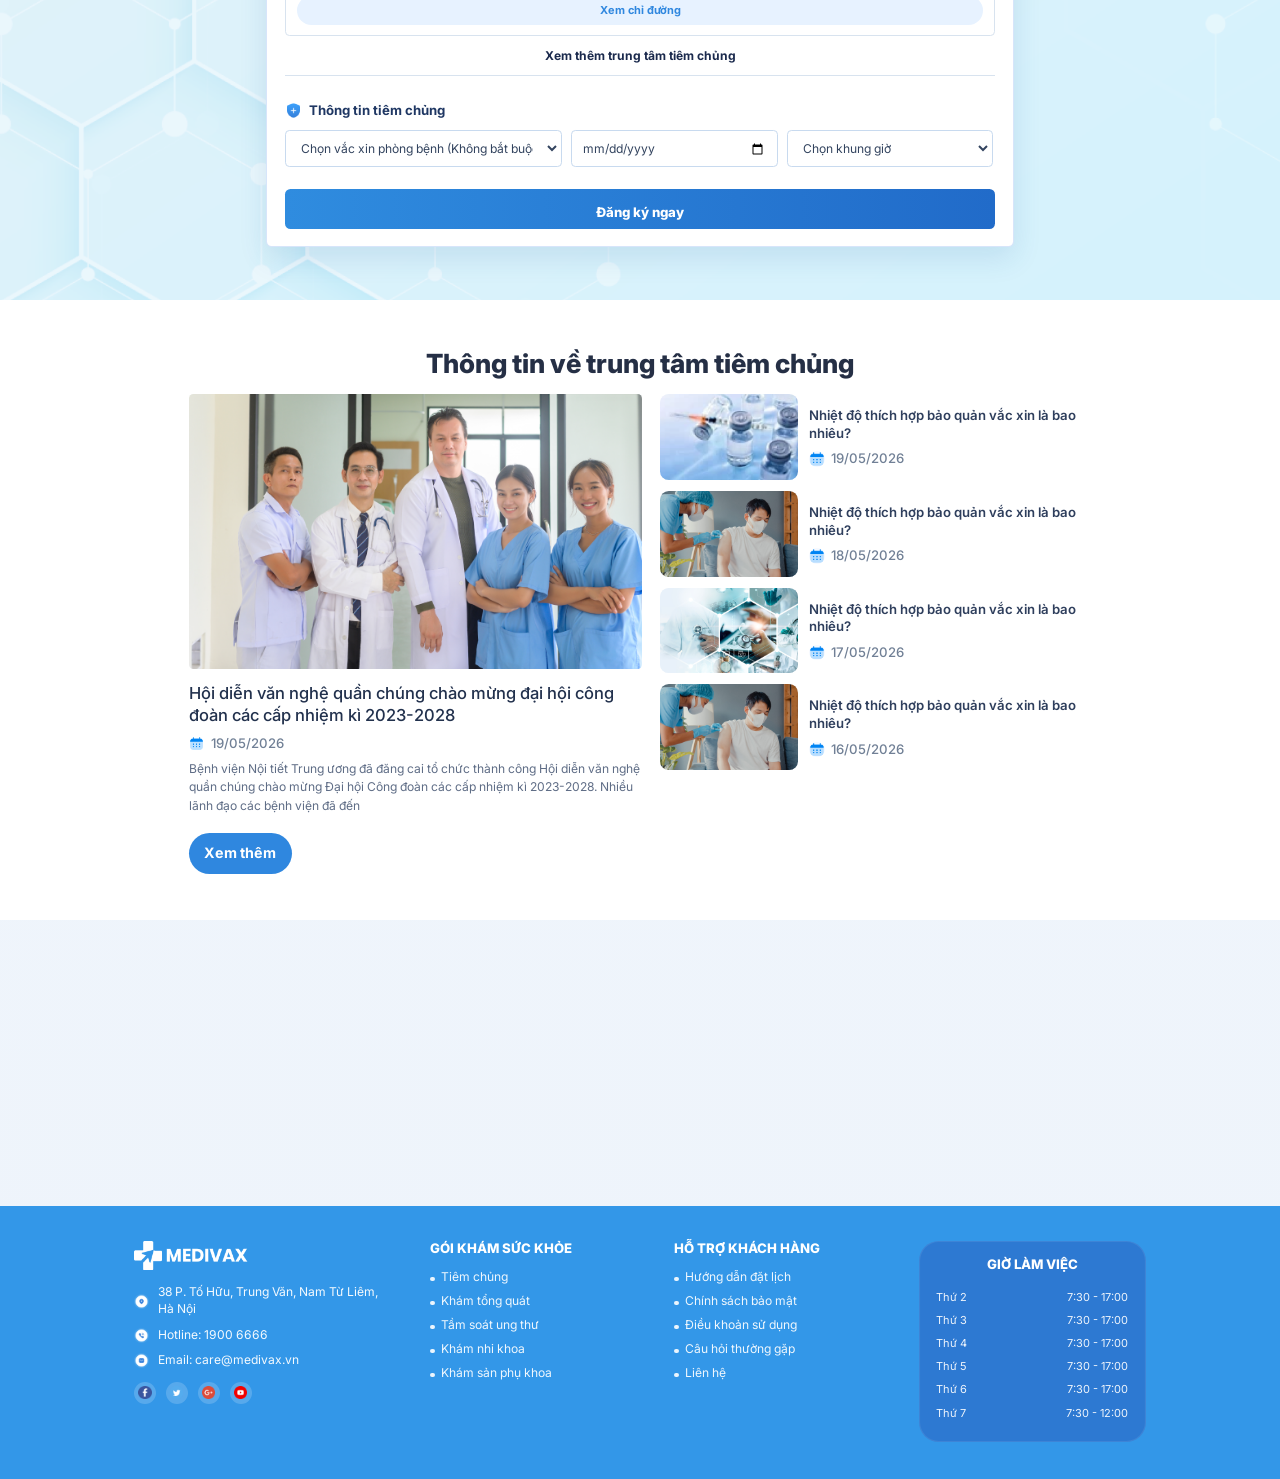
==== commit d65fa3e1: "layout fixed" ====
--- a/index.html
+++ b/index.html
@@ -90,7 +90,7 @@
       </section>
 
       <section class="quick-actions">
-        <div class="container action-list row row-cols-5">
+        <div class="container action-list row row-cols-2 row-cols-sm-3 row-cols-md-5">
           <article class="action-item">
             <img
               class="action-icon-image"
@@ -155,7 +155,7 @@
 
           <h3 class="sub-title">Vì sao chọn trung tâm tiêm chủng Medivax?</h3>
 
-          <div class="trust-combined row row-cols-4">
+          <div class="trust-combined row row-cols-1 row-cols-sm-2 row-cols-md-4">
             <img src="assets/image/Group 1000004269.png" alt="Lý do 1" />
             <img src="assets/image/Group 1000004270.png" alt="Lý do 2" />
             <img src="assets/image/Group 1000004271.png" alt="Lý do 3" />
@@ -934,7 +934,7 @@
 
     <footer class="site-footer">
       <div class="container footer-row footer-row--figma row">
-        <div class="footer-brand-col">
+        <div class="footer-brand-col col-12 col-sm-6 col-md-3">
           <a href="index.html" class="footer-logo" aria-label="Medivax">
             <img src="assets/image/logo.png" alt="Medivax" />
           </a>
@@ -967,7 +967,7 @@
             /></a>
           </div>
         </div>
-        <div class="footer-link-col">
+        <div class="footer-link-col col-12 col-sm-6 col-md-3">
           <strong>GÓI KHÁM SỨC KHỎE</strong>
           <a href="#">Tiêm chủng</a>
           <a href="#">Khám tổng quát</a>
@@ -975,7 +975,7 @@
           <a href="#">Khám nhi khoa</a>
           <a href="#">Khám sản phụ khoa</a>
         </div>
-        <div class="footer-link-col">
+        <div class="footer-link-col col-12 col-sm-6 col-md-3">
           <strong>HỖ TRỢ KHÁCH HÀNG</strong>
           <a href="#">Hướng dẫn đặt lịch</a>
           <a href="#">Chính sách bảo mật</a>
@@ -983,7 +983,7 @@
           <a href="#">Câu hỏi thường gặp</a>
           <a href="#">Liên hệ</a>
         </div>
-        <div class="footer-hours-card">
+        <div class="footer-hours-card col-12 col-sm-6 col-md-3">
           <strong>GIỜ LÀM VIỆC</strong>
           <div class="footer-hours-row">
             <span>Thứ 2</span><span>7:30 - 17:00</span>
--- a/assets/css/style.css
+++ b/assets/css/style.css
@@ -2,6 +2,7 @@
 @import url("https://fonts.googleapis.com/css2?family=Inter:wght@400;500;600;700;800&display=swap");
 :root {
   --header-height: 112px;
+  --footer-height: 260px;
   --brand-blue: #2f87df;
   --nav-text: #1f2b49;
   --soft-bg: #f2f7ff;
@@ -1310,7 +1311,7 @@
   padding: 24px 0 48px;
 }
 
-.blog-row {
+.blog-row:not(.row) {
   display: flex;
   gap: 24px;
 }
@@ -2487,6 +2488,7 @@
 
 main {
   padding-top: var(--header-height);
+  padding-bottom: var(--footer-height);
 }
 
 .hero-section {
@@ -2669,12 +2671,14 @@
   justify-content: center;
   align-items: stretch;
 }
+
 .trust-combined > * {
   flex: 0 0 calc((100% - 42px) / 4) !important;
   width: calc((100% - 42px) / 4) !important;
   max-width: calc((100% - 42px) / 4) !important;
   min-width: 0;
 }
+
 .trust-combined img {
   width: 100%;
   max-width: none;
@@ -3347,7 +3351,11 @@
 @media (max-width: 1024px) {
   :root {
     --header-height: 128px;
-  }
+    --footer-height: 320px;
+  }
+  .process-row,
+  .location-layout,
+  .news-layout,
   .location-image,
   .news-feature-image {
     height: 180px;
@@ -3356,6 +3364,7 @@
 @media (max-width: 768px) {
   :root {
     --header-height: 150px;
+    --footer-height: 360px;
   }
   .top-header-inner {
     min-height: auto;
@@ -3388,6 +3397,10 @@
   .center-heading {
     font-size: 30px;
   }
+  .process-row,
+  .location-layout,
+  .news-layout,
+  .field-row,
   .location-image,
   .news-feature-image {
     height: 180px;
@@ -3409,6 +3422,7 @@
 @media (max-width: 576px) {
   :root {
     --header-height: 164px;
+    --footer-height: 420px;
   }
   .container {
     width: min(1200px, 100% - 20px);
@@ -4388,6 +4402,8 @@
   .section-title {
     font-size: 21px;
   }
+  .package-menu,
+  .field-row,
   .booking-location-item button {
     justify-self: start;
   }
@@ -5166,6 +5182,7 @@
   letter-spacing: 1px;
 }
 
+.doctor-review-card p,
 .doctor-review-card p {
   color: #64748b;
   font-size: 12px;
@@ -6833,7 +6850,7 @@
   padding: 40px 0 48px;
 }
 
-.blog-row {
+.blog-row:not(.row) {
   gap: 44px;
   align-items: start;
 }
@@ -7155,6 +7172,8 @@
 }
 
 @media (max-width: 900px) {
+  .blog-row,
+  .blog-card,
   .blog-card__image,
   .article-related .blog-card__image {
     width: 160px;
@@ -7162,6 +7181,7 @@
   }
 }
 @media (max-width: 560px) {
+  .blog-card,
   .blog-card__image,
   .article-related .blog-card__image {
     width: 100%;
@@ -7343,6 +7363,12 @@
   .trust-combined img {
     min-width: 0;
   }
+  .package-layout,
+  .location-layout,
+  .location-layout--expanded,
+  .news-layout,
+  .blog-row,
+  .article-layout,
   .package-menu {
     display: flex;
   }
@@ -7353,6 +7379,9 @@
     overflow-x: auto;
     white-space: nowrap;
   }
+  .booking-form--home .field-row,
+  .booking-form--home .three-cols,
+  .field-row,
   .booking-location-item button {
     justify-self: start;
   }
@@ -7452,6 +7481,7 @@
     width: 100%;
     max-width: 100%;
   }
+  .detail-service-head,
   .detail-service-head img,
   .doctor-detail-card__media img {
     width: 100%;
@@ -7460,12 +7490,14 @@
     -o-object-fit: cover;
        object-fit: cover;
   }
+  .time-slot-row,
   .qa-form-card,
   .qa-ad-card,
   .article-sidebar {
     position: static;
     width: 100%;
   }
+  .blog-card,
   .blog-card__image,
   .article-related .blog-card__image {
     width: 100% !important;
@@ -7507,6 +7539,8 @@
   .site-header .brand-mark {
     width: 138px;
   }
+  .action-list,
+  .time-slot-row,
   .article-main h1,
   .detail-service-head h1,
   .doctor-detail-card__body h1 {
@@ -7540,7 +7574,7 @@
 .specialty-service-row,
 .time-slot-row,
 .qa-content-row,
-.blog-row,
+.blog-row:not(.row),
 .article-layout,
 .qa-detail-layout {
   --bs-gutter-x: 0;
@@ -7838,22 +7872,22 @@
   margin-left: 84px;
 }
 
-.blog-row,
+.blog-row:not(.row),
 .article-layout,
 .qa-content-row {
   align-items: start;
 }
 
-.blog-row {
+.blog-row:not(.row) {
   gap: 44px;
 }
 
-.blog-row > .blog-list {
+.blog-row:not(.row) > .blog-list {
   flex: 0 0 570px;
   max-width: 570px;
 }
 
-.blog-row > .blog-sidebar {
+.blog-row:not(.row) > .blog-sidebar {
   flex: 0 0 330px;
   max-width: 330px;
   min-width: 0;
@@ -8060,6 +8094,10 @@
 }
 
 @media (max-width: 1024px) {
+  :root {
+    --header-height: 128px;
+    --footer-height: 320px;
+  }
   .footer-row--figma > * {
     flex: 0 0 calc((100% - 64px) / 3);
     max-width: calc((100% - 64px) / 3);
@@ -8080,7 +8118,7 @@
   }
 }
 @media (max-width: 900px) {
-  .blog-row > *,
+  .blog-row:not(.row) > *,
   .article-layout > * {
     flex-basis: 100% !important;
     max-width: 100% !important;
@@ -8113,6 +8151,10 @@
   }
 }
 @media (max-width: 768px) {
+  :root {
+    --header-height: 164px;
+    --footer-height: 420px;
+  }
   .site-header .top-header-inner {
     display: flex;
     flex-wrap: wrap;
@@ -8149,7 +8191,7 @@
   .location-layout > *,
   .location-layout--expanded > *,
   .news-layout > *,
-  .blog-row > *,
+  .blog-row:not(.row) > *,
   .article-layout > *,
   .qa-content-row > *,
   .field-row > *,
@@ -8244,4 +8286,4 @@
     flex-basis: 100%;
     max-width: 100%;
   }
-}/*# sourceMappingURL=style.css.map */
+}/*# sourceMappingURL=style.css.map */
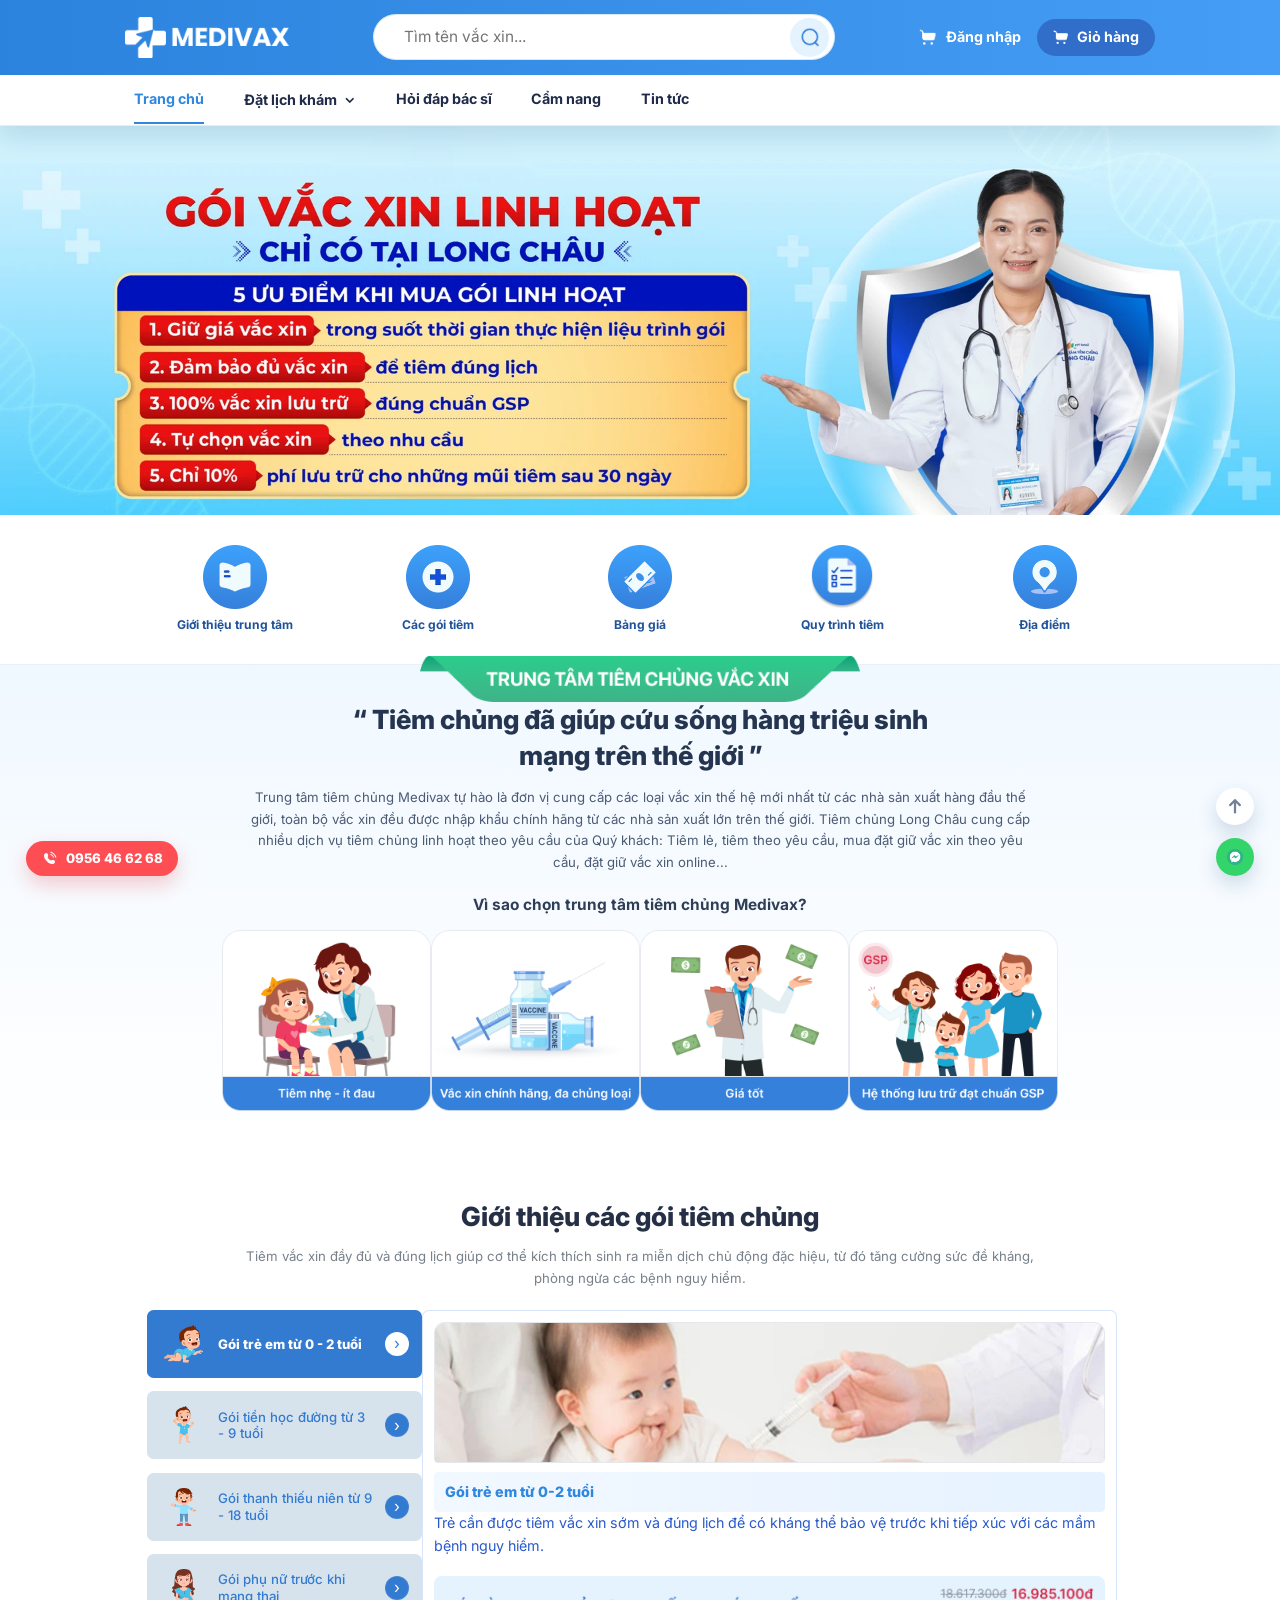
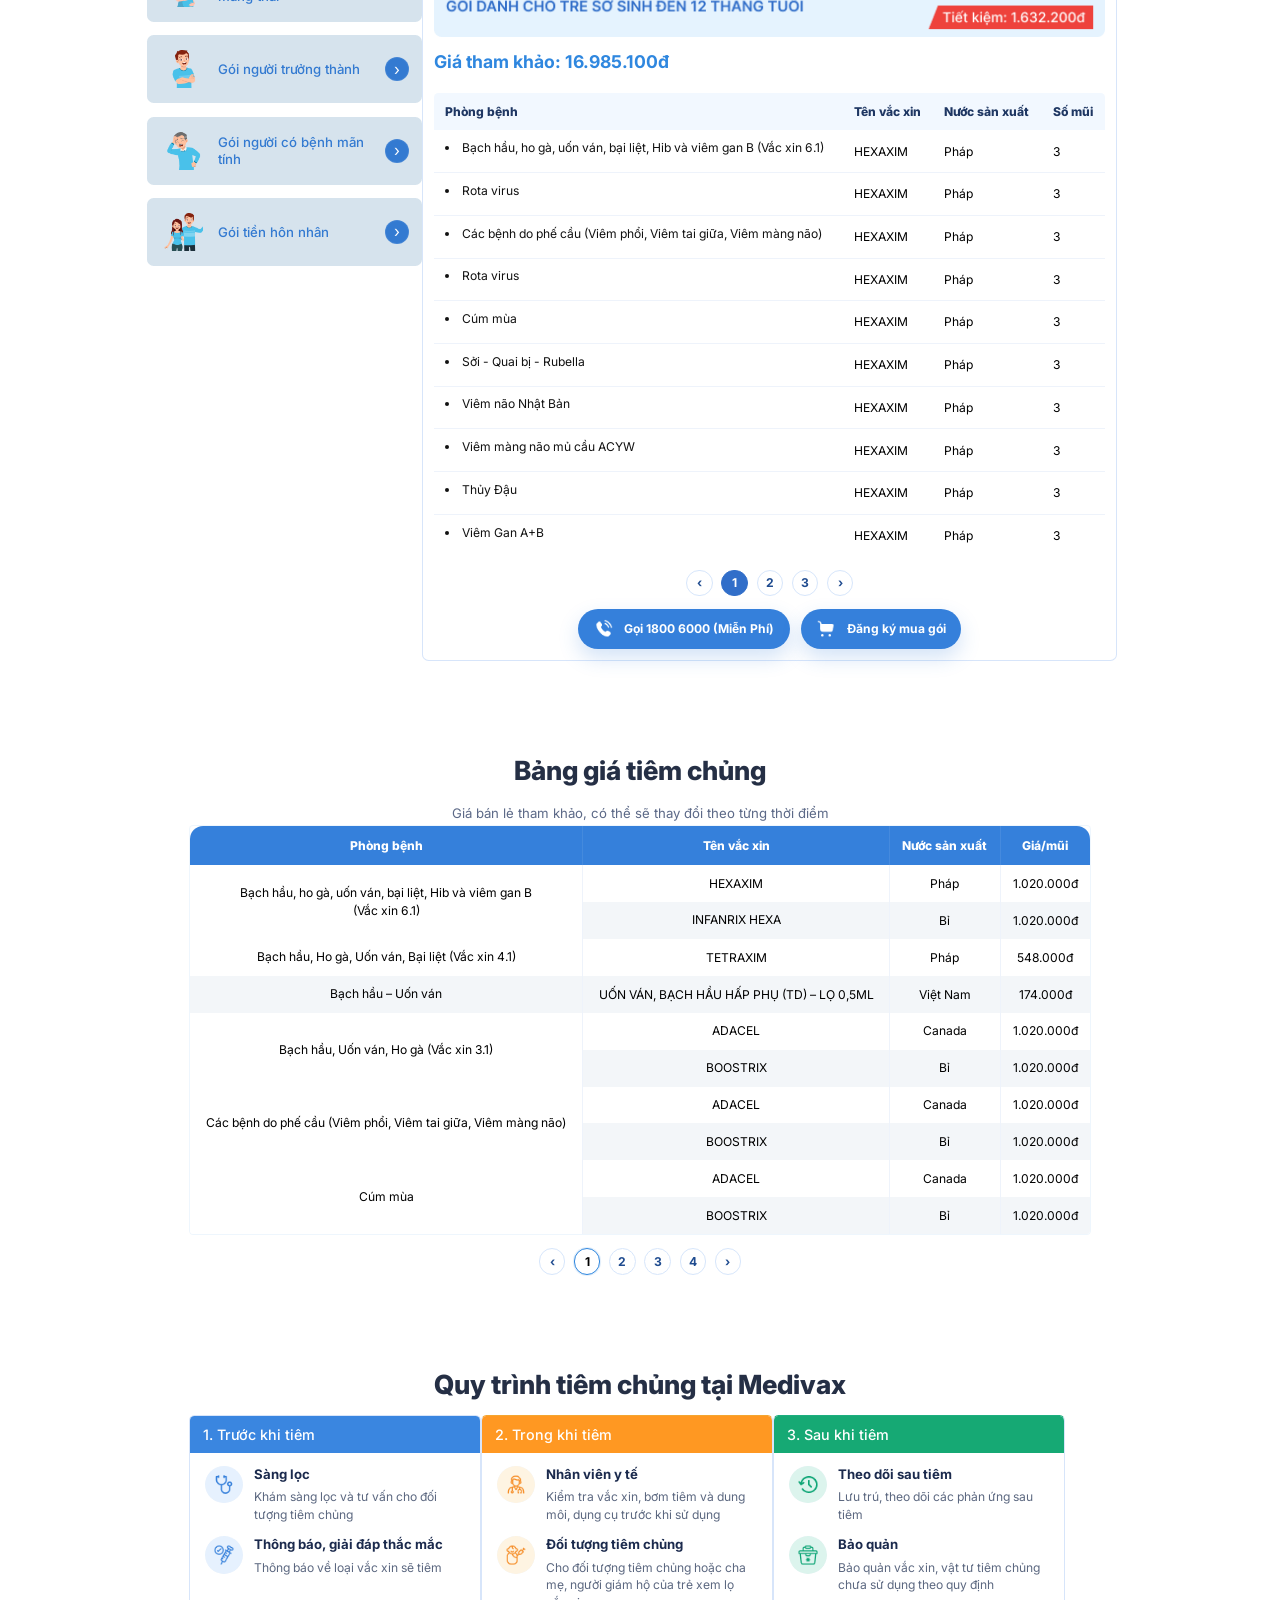
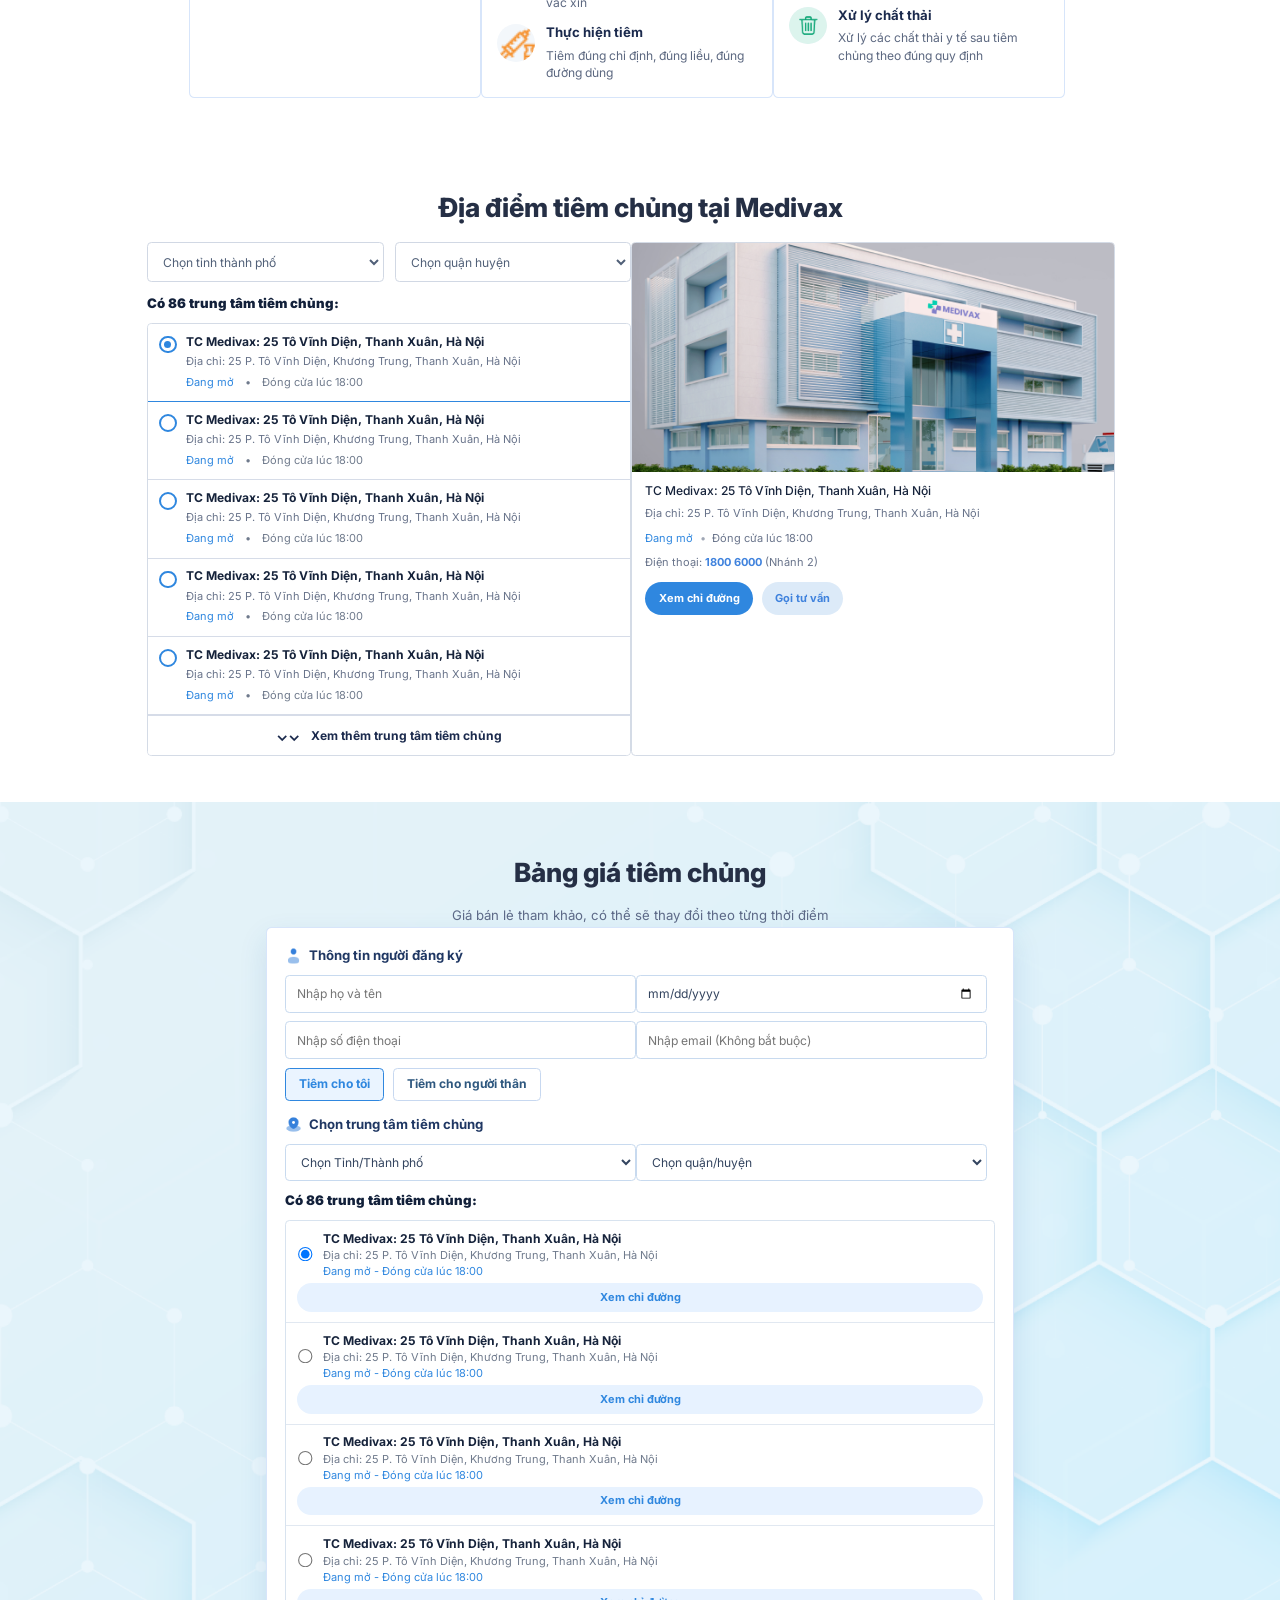
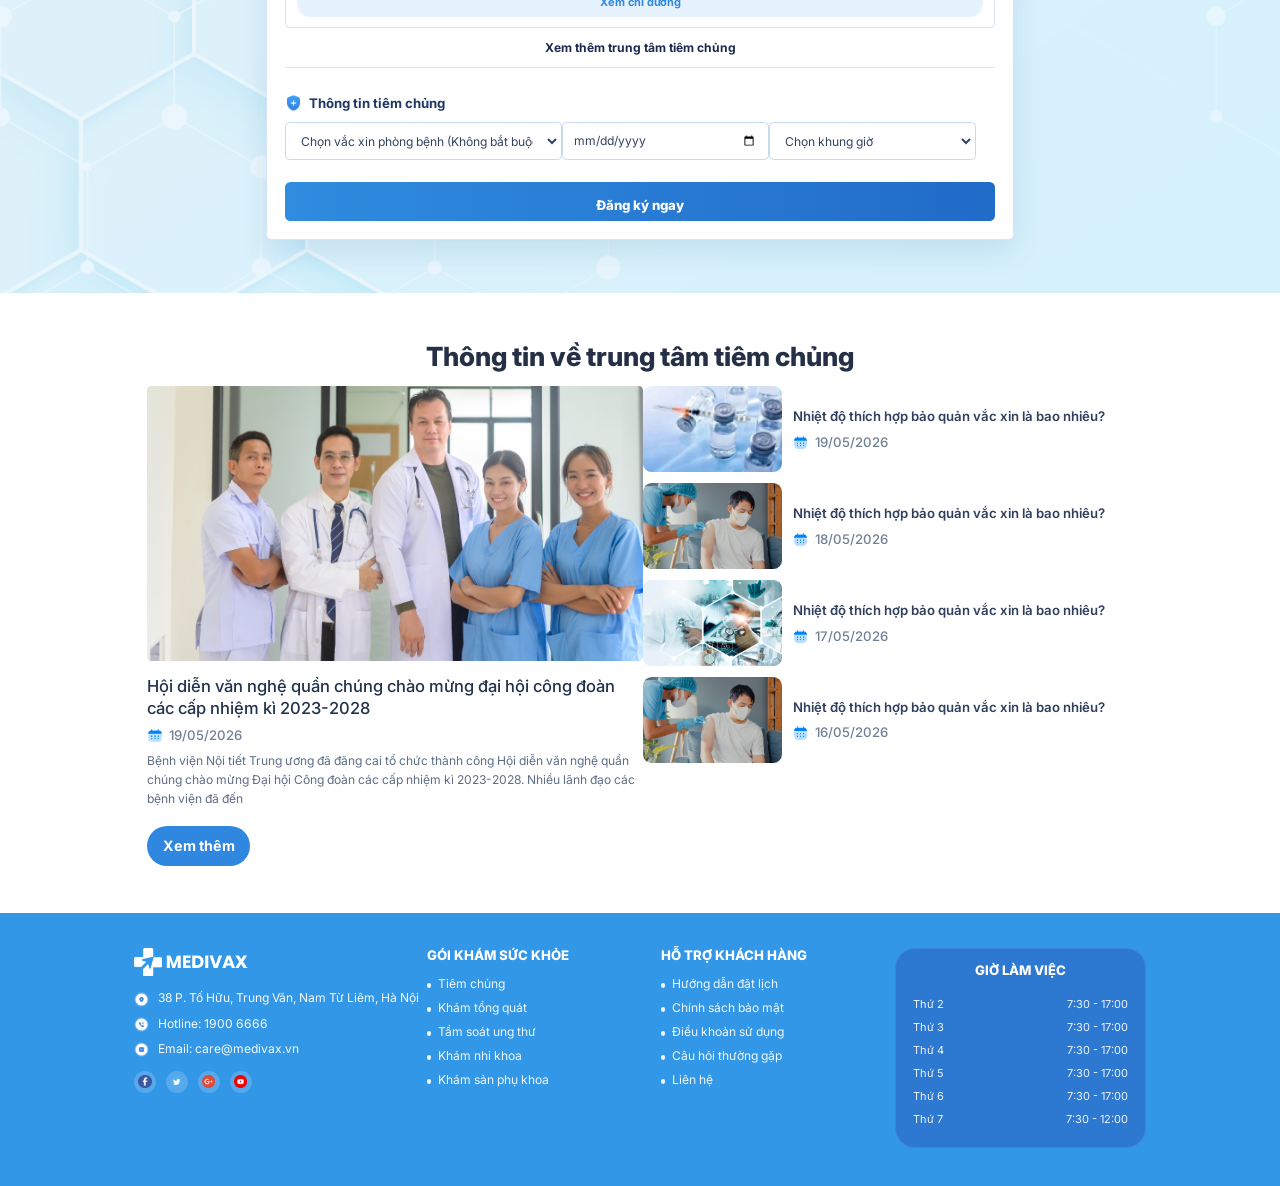
==== commit b2b66f01: "format" ====
--- a/index.html
+++ b/index.html
@@ -1,4 +1,4 @@
-<!doctype html>
+﻿<!doctype html>
 <html lang="vi">
   <head>
     <meta charset="UTF-8" />
@@ -90,7 +90,7 @@
       </section>
 
       <section class="quick-actions">
-        <div class="container action-list row row-cols-2 row-cols-sm-3 row-cols-md-5">
+        <div class="container action-list row row-cols-2 row-cols-sm-3 row-cols-md-5 g-3 justify-content-center">
           <article class="action-item">
             <img
               class="action-icon-image"
@@ -155,11 +155,11 @@
 
           <h3 class="sub-title">Vì sao chọn trung tâm tiêm chủng Medivax?</h3>
 
-          <div class="trust-combined row row-cols-1 row-cols-sm-2 row-cols-md-4">
-            <img src="assets/image/Group 1000004269.png" alt="Lý do 1" />
-            <img src="assets/image/Group 1000004270.png" alt="Lý do 2" />
-            <img src="assets/image/Group 1000004271.png" alt="Lý do 3" />
-            <img src="assets/image/Group 1000004272.png" alt="Lý do 4" />
+          <div class="trust-combined row row-cols-2 row-cols-md-4 g-3">
+            <div><img src="assets/image/Group 1000004269.png" alt="Lý do 1" /></div>
+            <div><img src="assets/image/Group 1000004270.png" alt="Lý do 2" /></div>
+            <div><img src="assets/image/Group 1000004271.png" alt="Lý do 3" /></div>
+            <div><img src="assets/image/Group 1000004272.png" alt="Lý do 4" /></div>
           </div>
         </div>
       </section>
@@ -172,8 +172,8 @@
             dịch chủ động đặc hiệu, từ đó tăng cường sức đề kháng, phòng ngừa
             các bệnh nguy hiểm.
           </p>
-          <div class="package-layout row">
-            <aside class="package-menu col">
+          <div class="package-layout row g-3 align-items-start">
+            <aside class="package-menu col-12 col-lg-4">
               <button
                 type="button"
                 class="menu-item active"
@@ -238,7 +238,7 @@
                 <span class="menu-arrow">›</span>
               </button>
             </aside>
-            <div class="package-detail col">
+            <div class="package-detail col-12 col-lg-8">
               <img
                 class="package-hero-image"
                 src="assets/image/Rectangle 11302.png"
@@ -247,7 +247,7 @@
               <div class="package-banner" id="package-title">
                 Gói trẻ em từ 0 - 2 tuổi
               </div>
-              <p class="muted" id="package-description">
+              <p class="desc-package" id="package-description">
                 Trẻ cần được tiêm vắc xin sớm và đúng lịch để có kháng thể bảo
                 vệ trước khi tiếp xúc với các mầm bệnh nguy hiểm.
               </p>
@@ -461,7 +461,7 @@
       <section class="process-section section-gap">
         <div class="container narrow">
           <h2 class="center-heading">Quy trình tiêm chủng tại Medivax</h2>
-          <div class="process-row row row-cols-1 row-cols-md-3">
+          <div class="process-row row row-cols-1 row-cols-md-3 g-3">
             <article class="process-col">
               <h3>1. Trước khi tiêm</h3>
               <ul class="process-list">
@@ -583,8 +583,8 @@
       <section class="location-section section-gap">
         <div class="container narrow">
           <h2 class="center-heading">Địa điểm tiêm chủng tại Medivax</h2>
-          <div class="location-layout location-layout--expanded row row-cols-1 row-cols-md-2">
-            <div class="location-panel col">
+          <div class="location-layout location-layout--expanded row row-cols-1 row-cols-md-2 g-3">
+            <div class="location-panel col-12 col-md-6">
               <div class="location-toolbar">
                 <select
                   class="location-select"
@@ -693,7 +693,7 @@
                 </button>
               </div>
             </div>
-            <article class="location-card location-card--featured col">
+            <article class="location-card location-card--featured col-12 col-md-6">
               <img
                 class="location-image"
                 src="assets/image/benhvien.png"
@@ -736,11 +736,11 @@
                 <img src="assets/image/User.png" alt="" /> Thông tin người đăng
                 ký
               </legend>
-              <div class="field-row row row-cols-1 row-cols-sm-2">
+            <div class="field-row row row-cols-1 row-cols-sm-2 g-2">
                 <input type="text" placeholder="Nhập họ và tên" />
                 <input type="date" aria-label="Ngày sinh" />
               </div>
-              <div class="field-row row row-cols-1 row-cols-sm-2">
+            <div class="field-row row row-cols-1 row-cols-sm-2 g-2">
                 <input type="tel" placeholder="Nhập số điện thoại" />
                 <input type="text" placeholder="Nhập email (Không bắt buộc)" />
               </div>
@@ -759,7 +759,7 @@
                 <img src="assets/image/Map Point Wave.png" alt="" /> Chọn trung
                 tâm tiêm chủng
               </legend>
-              <div class="field-row row row-cols-1 row-cols-sm-2">
+            <div class="field-row row row-cols-1 row-cols-sm-2 g-2">
                 <select aria-label="Chọn tỉnh thành phố">
                   <option>Chọn Tỉnh/Thành phố</option>
                 </select>
@@ -771,7 +771,7 @@
                 <strong>Có 86 trung tâm tiêm chủng:</strong>
               </p>
               <div class="booking-location-list">
-                <label class="booking-location-item active row">
+                <label class="booking-location-item active row g-2 align-items-center">
                   <input type="radio" name="booking-location" checked />
                   <span>
                     <strong
@@ -785,7 +785,7 @@
                   </span>
                   <button type="button">Xem chỉ đường</button>
                 </label>
-                <label class="booking-location-item row">
+                <label class="booking-location-item row g-2 align-items-center">
                   <input type="radio" name="booking-location" />
                   <span>
                     <strong
@@ -799,7 +799,7 @@
                   </span>
                   <button type="button">Xem chỉ đường</button>
                 </label>
-                <label class="booking-location-item row">
+                <label class="booking-location-item row g-2 align-items-center">
                   <input type="radio" name="booking-location" />
                   <span>
                     <strong
@@ -813,7 +813,7 @@
                   </span>
                   <button type="button">Xem chỉ đường</button>
                 </label>
-                <label class="booking-location-item row">
+                <label class="booking-location-item row g-2 align-items-center">
                   <input type="radio" name="booking-location" />
                   <span>
                     <strong
@@ -838,7 +838,7 @@
                 <img src="assets/image/Shield Plus.png" alt="" /> Thông tin tiêm
                 chủng
               </legend>
-              <div class="field-row three-cols row row-cols-1 row-cols-md-3">
+            <div class="field-row three-cols row row-cols-1 row-cols-md-3 g-2">
                 <select aria-label="Chọn vắc xin phòng bệnh">
                   <option>Chọn vắc xin phòng bệnh (Không bắt buộc)</option>
                 </select>
@@ -856,8 +856,8 @@
       <section class="news-section section-gap">
         <div class="container narrow">
           <h2 class="center-heading">Thông tin về trung tâm tiêm chủng</h2>
-          <div class="news-layout row">
-            <article class="news-feature col">
+        <div class="news-layout row g-3">
+          <article class="news-feature col-12 col-md-6">
               <img
                 class="news-feature-image"
                 src="assets/image/nhombacsi.png"
@@ -882,8 +882,8 @@
                 >Xem thêm</a
               >
             </article>
-            <div class="news-list col">
-              <article class="news-mini row flex-nowrap">
+          <div class="news-list col-12 col-md-6">
+            <article class="news-mini row flex-nowrap g-2">
                 <img src="assets/image/vaccine.png" alt="Tin tiêm chủng" />
                 <p>
                   Nhiệt độ thích hợp bảo quản vắc xin là bao nhiêu?
@@ -894,7 +894,7 @@
                 </p>
               </article>
 
-              <article class="news-mini row flex-nowrap">
+            <article class="news-mini row flex-nowrap g-2">
                 <img src="assets/image/tiem.png" alt="Tin tiêm chủng" />
                 <p>
                   Nhiệt độ thích hợp bảo quản vắc xin là bao nhiêu?
@@ -905,7 +905,7 @@
                 </p>
               </article>
 
-              <article class="news-mini row flex-nowrap">
+            <article class="news-mini row flex-nowrap g-2">
                 <img src="assets/image/khambenh.png" alt="Tin tiêm chủng" />
                 <p>
                   Nhiệt độ thích hợp bảo quản vắc xin là bao nhiêu?
@@ -916,7 +916,7 @@
                 </p>
               </article>
 
-              <article class="news-mini row flex-nowrap">
+            <article class="news-mini row flex-nowrap g-2">
                 <img src="assets/image/tiem.png" alt="Tin tiêm chủng" />
                 <p>
                   Nhiệt độ thích hợp bảo quản vắc xin là bao nhiêu?
@@ -933,7 +933,7 @@
     </main>
 
     <footer class="site-footer">
-      <div class="container footer-row footer-row--figma row">
+      <div class="container footer-row footer-row--figma row g-4">
         <div class="footer-brand-col col-12 col-sm-6 col-md-3">
           <a href="index.html" class="footer-logo" aria-label="Medivax">
             <img src="assets/image/logo.png" alt="Medivax" />
--- a/assets/css/style.css
+++ b/assets/css/style.css
@@ -1663,6 +1663,12 @@
   padding: 10px 0;
 }
 
+.desc-package {
+  color: #295acd;
+  font-size: 13px;
+  line-height: 1.6;
+}
+
 .doctor-search__divider {
   width: 1px;
   height: 28px;
@@ -2488,7 +2494,6 @@
 
 main {
   padding-top: var(--header-height);
-  padding-bottom: var(--footer-height);
 }
 
 .hero-section {
@@ -2593,11 +2598,11 @@
 
 .section-chip-image {
   position: absolute;
-  top: -50px;
+  top: -14px;
   left: 50%;
   transform: translateX(-50%);
   display: block;
-  max-width: 260px;
+  max-width: 400px;
   width: 100%;
   /* Đảm bảo ảnh img bên trong luôn co giãn khít theo block bọc nó */
 }
@@ -2672,13 +2677,6 @@
   align-items: stretch;
 }
 
-.trust-combined > * {
-  flex: 0 0 calc((100% - 42px) / 4) !important;
-  width: calc((100% - 42px) / 4) !important;
-  max-width: calc((100% - 42px) / 4) !important;
-  min-width: 0;
-}
-
 .trust-combined img {
   width: 100%;
   max-width: none;
@@ -2718,7 +2716,6 @@
 .package-menu {
   display: flex;
   gap: 14px;
-  width: 100%;
 }
 
 .menu-item {
@@ -3349,13 +3346,6 @@
 }
 
 @media (max-width: 1024px) {
-  :root {
-    --header-height: 128px;
-    --footer-height: 320px;
-  }
-  .process-row,
-  .location-layout,
-  .news-layout,
   .location-image,
   .news-feature-image {
     height: 180px;
@@ -3397,10 +3387,6 @@
   .center-heading {
     font-size: 30px;
   }
-  .process-row,
-  .location-layout,
-  .news-layout,
-  .field-row,
   .location-image,
   .news-feature-image {
     height: 180px;
@@ -6850,7 +6836,7 @@
   padding: 40px 0 48px;
 }
 
-.blog-row:not(.row) {
+.blog-row {
   gap: 44px;
   align-items: start;
 }
@@ -6869,8 +6855,10 @@
 }
 
 .blog-card__image {
-  width: 240px;
-  height: 150px;
+  width: 100%;
+  max-width: 240px;
+  height: 100%;
+  max-height: 150px;
   aspect-ratio: auto;
 }
 
@@ -7040,6 +7028,79 @@
   color: #64748b;
   font-size: 12px;
   font-weight: 700;
+}
+
+.article-page .article-meta-row {
+  display: none;
+}
+
+.article-share-row {
+  display: flex;
+  align-items: center;
+  justify-content: space-between;
+  gap: 10px;
+  margin: 0 0 12px;
+  color: #64748b;
+  font-size: 11px;
+  font-weight: 700;
+}
+
+.article-share-icons {
+  display: flex;
+  align-items: center;
+  gap: 7px;
+}
+
+.article-share-icons a {
+  display: inline-flex;
+  align-items: center;
+  justify-content: center;
+  width: 24px;
+  height: 24px;
+  border-radius: 50%;
+  background: transparent;
+}
+
+.article-share-icons img {
+  width: 24px;
+  height: 24px;
+  -o-object-fit: contain;
+     object-fit: contain;
+}
+
+.article-tools {
+  display: flex;
+  align-items: center;
+  gap: 7px;
+  margin-left: auto;
+}
+
+.article-tools button,
+.article-tools span {
+  display: inline-flex;
+  align-items: center;
+  justify-content: center;
+  min-width: 24px;
+  height: 24px;
+  border: 0;
+  border-radius: 999px;
+  background: #fff;
+  color: #64748b;
+  font-size: 11px;
+  font-weight: 800;
+  box-shadow: 0 2px 8px rgba(30, 64, 120, 0.08);
+}
+
+.article-tools span {
+  gap: 4px;
+  padding: 0 8px;
+}
+
+.article-tools img {
+  width: 13px;
+  height: 13px;
+  -o-object-fit: contain;
+     object-fit: contain;
 }
 
 .article-link-list {
@@ -7172,8 +7233,6 @@
 }
 
 @media (max-width: 900px) {
-  .blog-row,
-  .blog-card,
   .blog-card__image,
   .article-related .blog-card__image {
     width: 160px;
@@ -7367,7 +7426,7 @@
   .location-layout,
   .location-layout--expanded,
   .news-layout,
-  .blog-row,
+  .blog-row:not(.row),
   .article-layout,
   .package-menu {
     display: flex;
@@ -7524,8 +7583,13 @@
   }
   .floating-hotline {
     height: 40px;
-    padding: 0 14px;
-    font-size: 13px;
+    width: 40px;
+    padding: 0;
+    justify-content: center;
+    font-size: 0;
+  }
+  .floating-hotline span {
+    display: none;
   }
   .floating-contact--right {
     right: 12px;
@@ -7574,7 +7638,7 @@
 .specialty-service-row,
 .time-slot-row,
 .qa-content-row,
-.blog-row:not(.row),
+.blog-row,
 .article-layout,
 .qa-detail-layout {
   --bs-gutter-x: 0;
@@ -7691,11 +7755,6 @@
   gap: 22px;
 }
 
-.action-list > * {
-  flex: 0 0 calc((100% - 88px) / 5);
-  max-width: calc((100% - 88px) / 5);
-}
-
 .package-layout {
   gap: 14px;
 }
@@ -7872,22 +7931,22 @@
   margin-left: 84px;
 }
 
-.blog-row:not(.row),
+.blog-page .blog-row,
 .article-layout,
 .qa-content-row {
   align-items: start;
 }
 
-.blog-row:not(.row) {
+.blog-page .blog-row {
   gap: 44px;
 }
 
-.blog-row:not(.row) > .blog-list {
-  flex: 0 0 570px;
-  max-width: 570px;
-}
-
-.blog-row:not(.row) > .blog-sidebar {
+.blog-page .blog-row > .blog-list {
+  flex: 1 1 calc(100% - 374px);
+  max-width: calc(100% - 374px);
+}
+
+.blog-page .blog-row > .blog-sidebar {
   flex: 0 0 330px;
   max-width: 330px;
   min-width: 0;
@@ -8094,10 +8153,6 @@
 }
 
 @media (max-width: 1024px) {
-  :root {
-    --header-height: 128px;
-    --footer-height: 320px;
-  }
   .footer-row--figma > * {
     flex: 0 0 calc((100% - 64px) / 3);
     max-width: calc((100% - 64px) / 3);
@@ -8118,7 +8173,7 @@
   }
 }
 @media (max-width: 900px) {
-  .blog-row:not(.row) > *,
+  .blog-page .blog-row > *,
   .article-layout > * {
     flex-basis: 100% !important;
     max-width: 100% !important;
@@ -8151,10 +8206,6 @@
   }
 }
 @media (max-width: 768px) {
-  :root {
-    --header-height: 164px;
-    --footer-height: 420px;
-  }
   .site-header .top-header-inner {
     display: flex;
     flex-wrap: wrap;
@@ -8175,23 +8226,13 @@
   .action-list,
   .trust-combined {
     gap: 12px;
-  }
-  .action-list > * {
-    flex: 0 0 calc((100% - 12px) / 2);
-    max-width: calc((100% - 12px) / 2);
-  }
-  .trust-combined > * {
-    flex: 0 0 calc((100% - 36px) / 4) !important;
-    width: calc((100% - 36px) / 4) !important;
-    max-width: calc((100% - 36px) / 4) !important;
-    min-width: 0;
   }
   .package-layout > *,
   .process-row > *,
   .location-layout > *,
   .location-layout--expanded > *,
   .news-layout > *,
-  .blog-row:not(.row) > *,
+  .blog-page .blog-row > *,
   .article-layout > *,
   .qa-content-row > *,
   .field-row > *,
@@ -8286,4 +8327,119 @@
     flex-basis: 100%;
     max-width: 100%;
   }
+}
+/* Bootstrap grid normalization */
+.action-list,
+.trust-combined,
+.package-layout,
+.process-row,
+.location-layout,
+.location-layout--expanded,
+.news-layout,
+.footer-row--figma,
+.doctor-row,
+.doctor-time-row,
+.facility-row,
+.specialty-service-row,
+.time-slot-row,
+.qa-content-row,
+.blog-row,
+.article-layout,
+.field-row {
+  gap: 0 !important;
+}
+
+/* Bootstrap 5 layout fixes */
+.row.action-list,
+.row.trust-combined,
+.row.package-layout,
+.row.process-row,
+.row.location-layout,
+.row.location-layout--expanded,
+.row.news-layout,
+.row.footer-row--figma,
+.row.doctor-row,
+.row.facility-row,
+.row.specialty-service-row,
+.row.qa-content-row,
+.row.blog-row,
+.row.article-layout,
+.row.field-row {
+  display: flex;
+  flex-wrap: wrap;
+}
+
+.quick-actions .action-list {
+  max-width: 920px;
+}
+
+.section-chip-image {
+  top: -8px;
+  z-index: 2;
+}
+
+.package-layout,
+.location-layout--expanded,
+.news-layout {
+  max-width: 100%;
+}
+
+.package-menu {
+  row-gap: 12px;
+}
+
+.menu-item .menu-text {
+  font-weight: 500;
+}
+
+.menu-item.active .menu-text {
+  font-weight: 800;
+}
+
+.package-banner,
+#package-price,
+.booking-location-item em,
+.location-item__status .is-open,
+.location-card__body .is-open {
+  color: #2f87df !important;
+}
+
+.location-item__radio {
+  border-color: #2f87df;
+  background: #fff;
+  box-shadow: none;
+}
+
+.location-item.active .location-item__radio::after {
+  background: #2f87df;
+}
+
+.site-footer {
+  margin-top: 0;
+}
+
+main > section:last-of-type {
+  margin-bottom: 0;
+}
+
+@media (max-width: 767.98px) {
+  .section-chip-image {
+    position: relative;
+    top: auto;
+    left: auto;
+    transform: none;
+    margin: 0 auto;
+    max-width: min(360px, 100% - 32px);
+  }
+  .trust-combined > * {
+    margin-bottom: 0;
+  }
+  .package-section,
+  .price-section,
+  .process-section,
+  .location-section,
+  .booking-section,
+  .news-section {
+    overflow: hidden;
+  }
 }/*# sourceMappingURL=style.css.map */
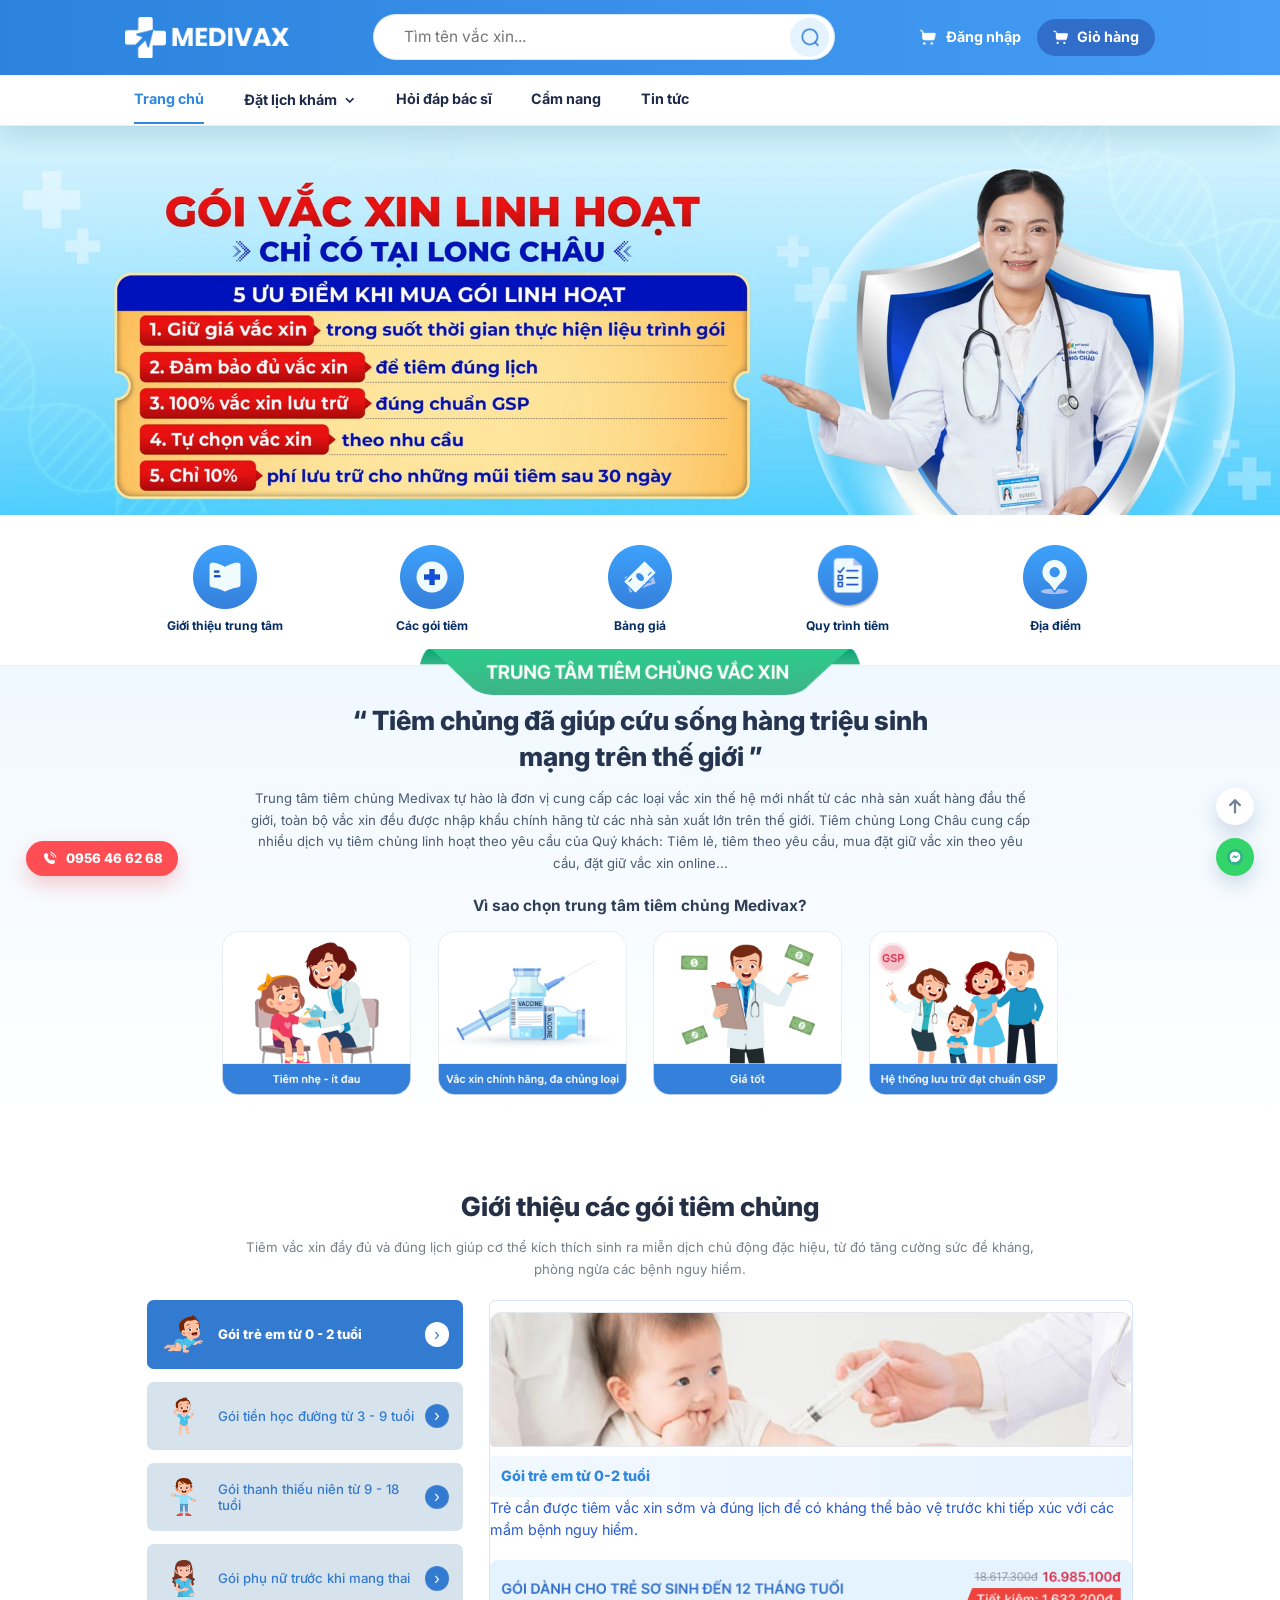
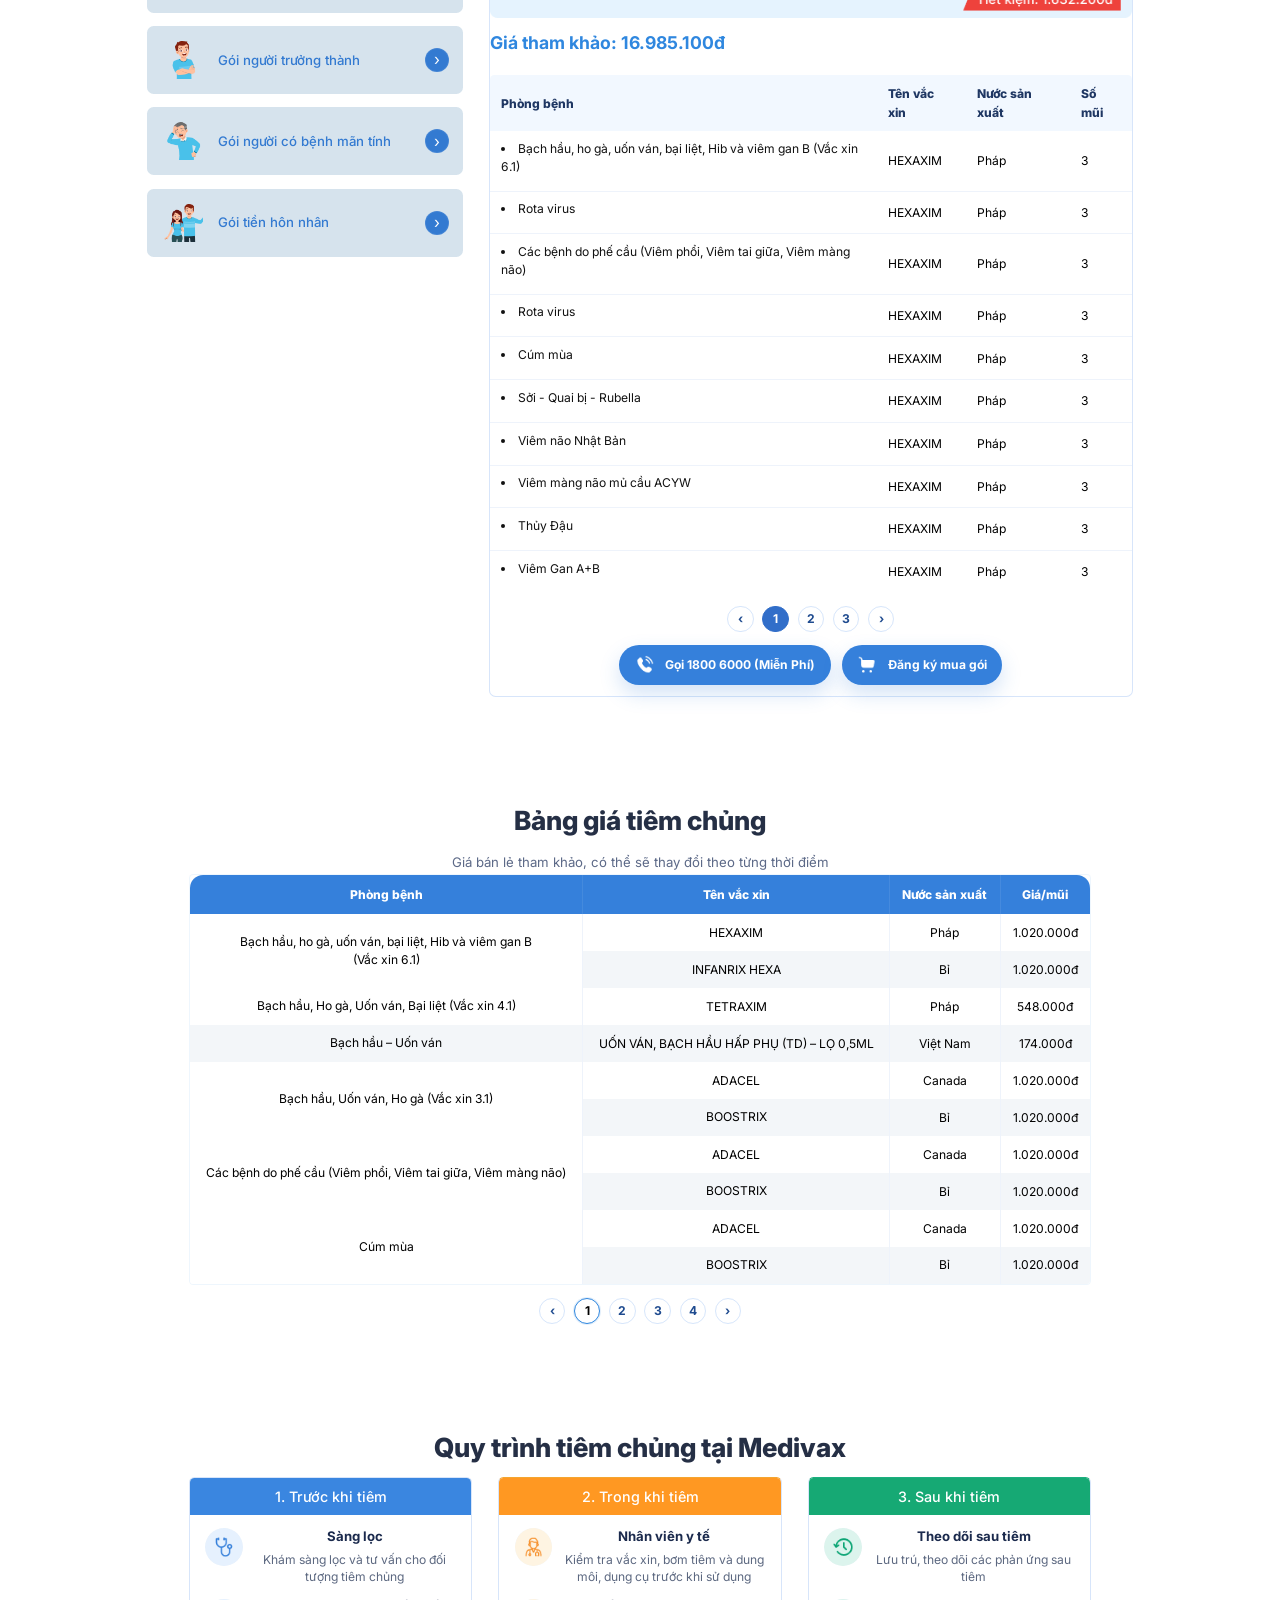
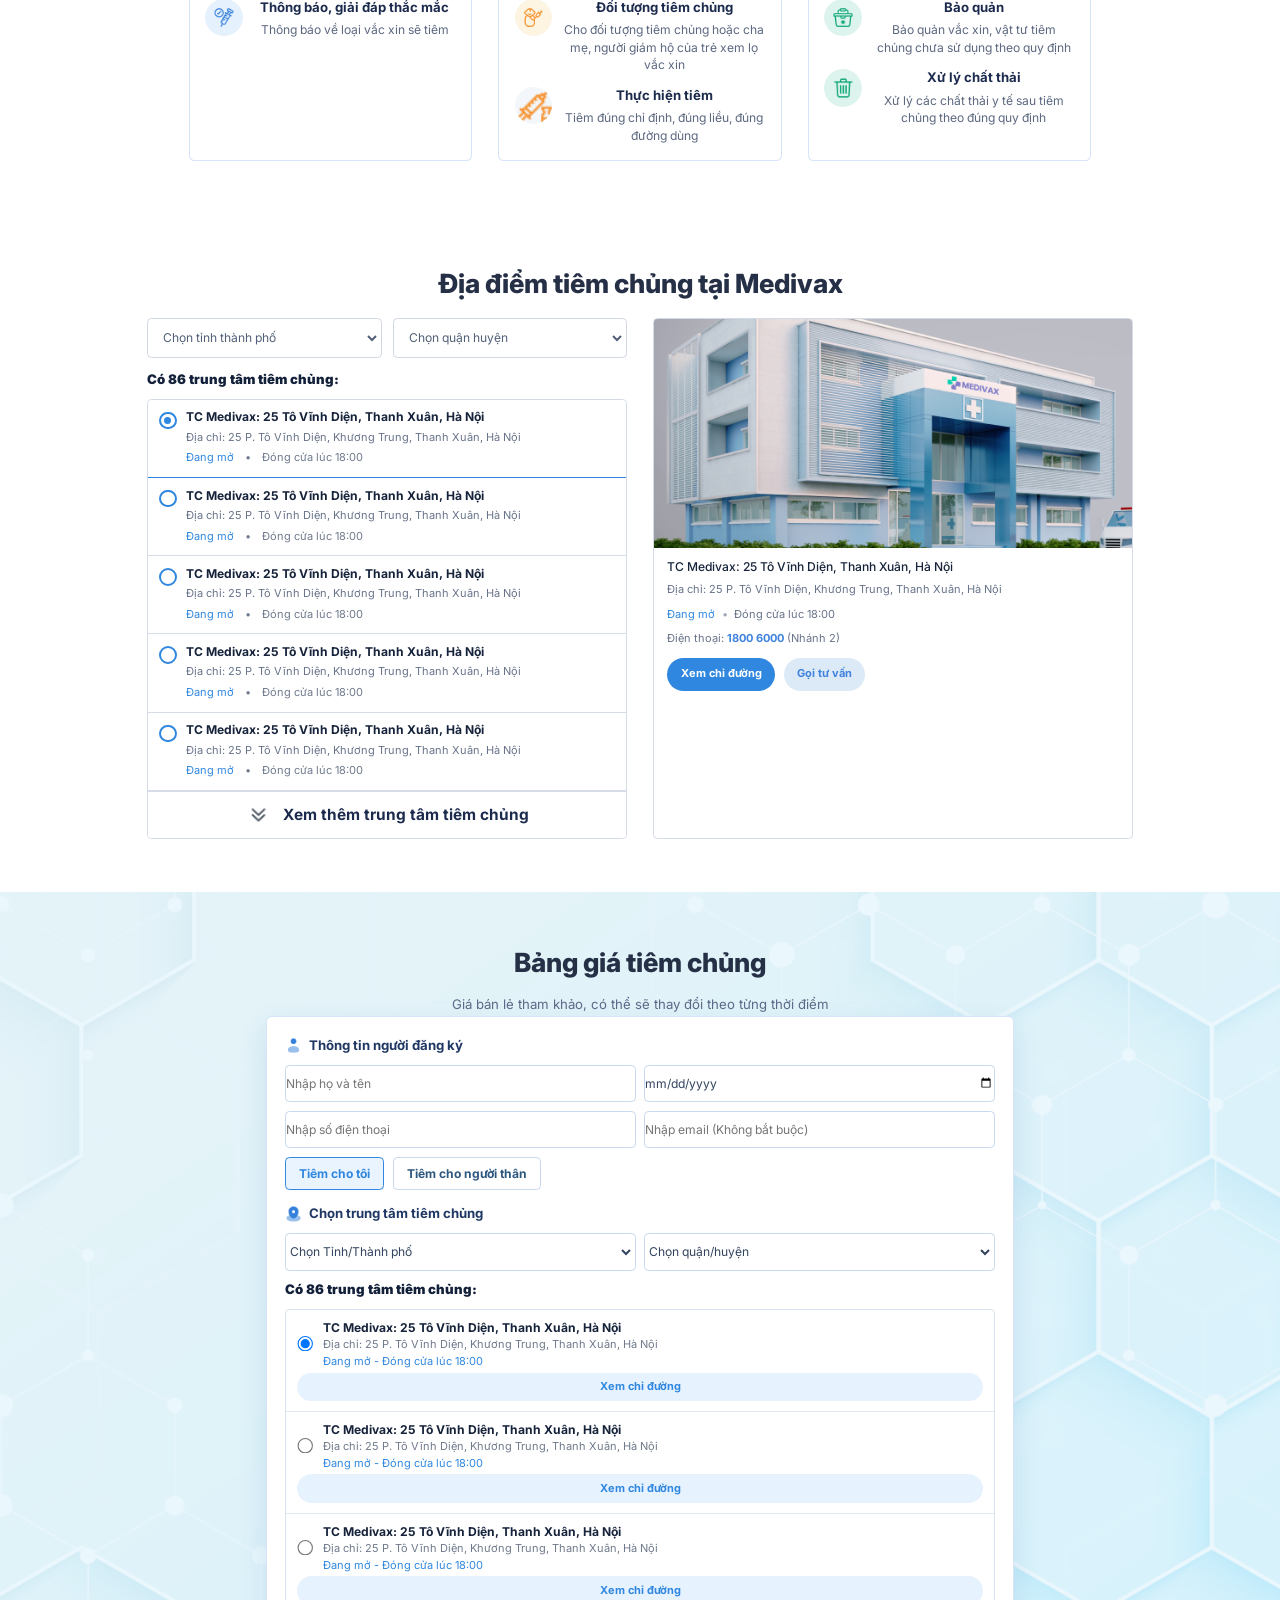
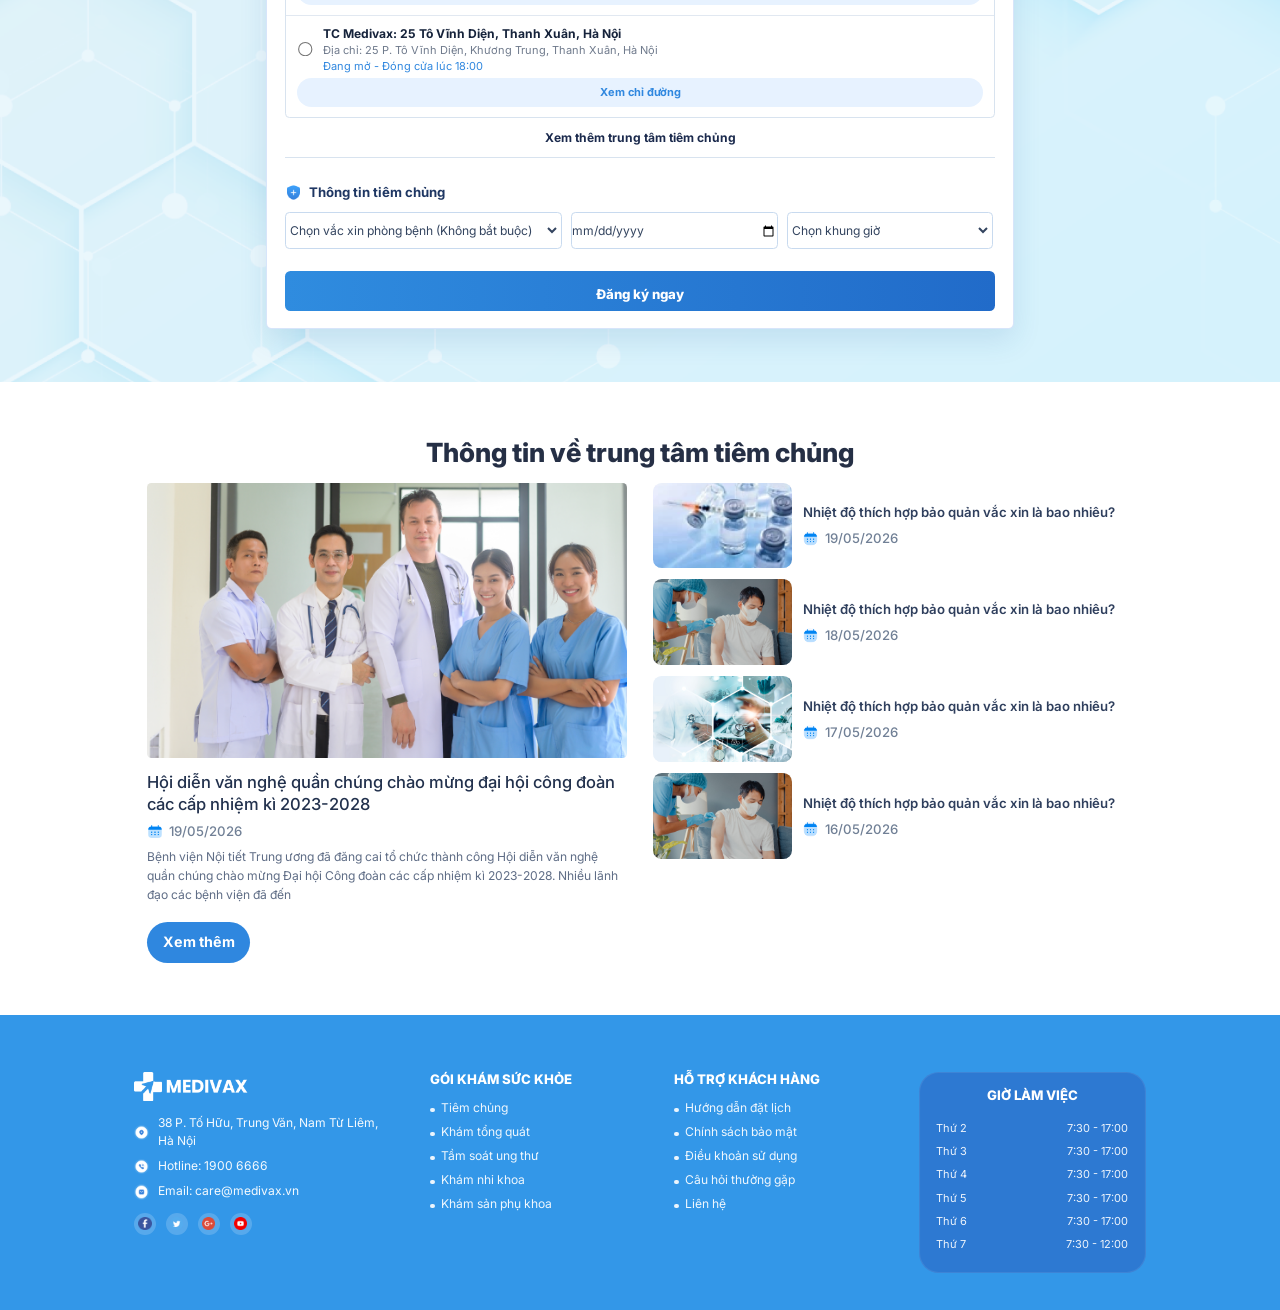
==== commit ec8b697d: "bootstrap layout" ====
--- a/index.html
+++ b/index.html
@@ -90,47 +90,35 @@
       </section>
 
       <section class="quick-actions">
-        <div class="container action-list row row-cols-2 row-cols-sm-3 row-cols-md-5 g-3 justify-content-center">
-          <article class="action-item">
-            <img
-              class="action-icon-image"
-              src="assets/image/logo1.png"
-              alt="Giới thiệu trung tâm"
-            />
-            <p>Giới thiệu trung tâm</p>
-          </article>
-          <article class="action-item">
-            <img
-              class="action-icon-image"
-              src="assets/image/goitiem_logo.png"
-              alt="Các gói tiêm"
-            />
-            <p>Các gói tiêm</p>
-          </article>
-          <article class="action-item">
-            <img
-              class="action-icon-image"
-              src="assets/image/banggia_logo.png"
-              alt="Bảng giá"
-            />
-            <p>Bảng giá</p>
-          </article>
-          <article class="action-item">
-            <img
-              class="action-icon-image"
-              src="assets/image/logo2.png"
-              alt="Quy trình tiêm"
-            />
-            <p>Quy trình tiêm</p>
-          </article>
-          <article class="action-item">
-            <img
-              class="action-icon-image"
-              src="assets/image/logo3.png"
-              alt="Địa điểm"
-            />
-            <p>Địa điểm</p>
-          </article>
+        <div class="container"> 
+          <div class="action-list row row-cols-2 row-cols-sm-3 row-cols-md-5 gx-3 gx-md-4 gy-3 justify-content-center text-center w-100 mx-auto">
+            
+            <article class="col action-item">
+              <img class="action-icon-image img-fluid mb-2" src="assets/image/logo1.png" alt="Giới thiệu trung tâm" />
+              <p class="mb-0 fw-bold text-primary-emphasis">Giới thiệu trung tâm</p>
+            </article>
+
+            <article class="col action-item">
+              <img class="action-icon-image img-fluid mb-2" src="assets/image/goitiem_logo.png" alt="Các gói tiêm" />
+              <p class="mb-0 fw-bold text-primary-emphasis">Các gói tiêm</p>
+            </article>
+
+            <article class="col action-item">
+              <img class="action-icon-image img-fluid mb-2" src="assets/image/banggia_logo.png" alt="Bảng giá" />
+              <p class="mb-0 fw-bold text-primary-emphasis">Bảng giá</p>
+            </article>
+
+            <article class="col action-item">
+              <img class="action-icon-image img-fluid mb-2" src="assets/image/logo2.png" alt="Quy trình tiêm" />
+              <p class="mb-0 fw-bold text-primary-emphasis">Quy trình tiêm</p>
+            </article>
+
+            <article class="col action-item">
+              <img class="action-icon-image img-fluid mb-2" src="assets/image/logo3.png" alt="Địa điểm" />
+              <p class="mb-0 fw-bold text-primary-emphasis">Địa điểm</p>
+            </article>
+
+          </div>
         </div>
       </section>
       <div class="wrapper">
@@ -155,7 +143,7 @@
 
           <h3 class="sub-title">Vì sao chọn trung tâm tiêm chủng Medivax?</h3>
 
-          <div class="trust-combined row row-cols-2 row-cols-md-4 g-3">
+          <div class="trust-combined row row-cols-2 row-cols-md-4 gx-3 gx-md-4 gy-design-20 justify-content-center text-center w-100 mx-auto">
             <div><img src="assets/image/Group 1000004269.png" alt="Lý do 1" /></div>
             <div><img src="assets/image/Group 1000004270.png" alt="Lý do 2" /></div>
             <div><img src="assets/image/Group 1000004271.png" alt="Lý do 3" /></div>
@@ -172,7 +160,7 @@
             dịch chủ động đặc hiệu, từ đó tăng cường sức đề kháng, phòng ngừa
             các bệnh nguy hiểm.
           </p>
-          <div class="package-layout row g-3 align-items-start">
+          <div class="package-layout row gx-3 gx-md-4 gy-design-20 align-items-start">
             <aside class="package-menu col-12 col-lg-4">
               <button
                 type="button"
@@ -461,7 +449,7 @@
       <section class="process-section section-gap">
         <div class="container narrow">
           <h2 class="center-heading">Quy trình tiêm chủng tại Medivax</h2>
-          <div class="process-row row row-cols-1 row-cols-md-3 g-3">
+          <div class="process-row row row-cols-1 row-cols-md-3 gx-3 gx-md-4 gy-design-20 justify-content-center text-center w-100 mx-auto">
             <article class="process-col">
               <h3>1. Trước khi tiêm</h3>
               <ul class="process-list">
@@ -583,7 +571,7 @@
       <section class="location-section section-gap">
         <div class="container narrow">
           <h2 class="center-heading">Địa điểm tiêm chủng tại Medivax</h2>
-          <div class="location-layout location-layout--expanded row row-cols-1 row-cols-md-2 g-3">
+          <div class="location-layout location-layout--expanded row row-cols-1 row-cols-md-2 gx-3 gx-md-4 gy-design-20">
             <div class="location-panel col-12 col-md-6">
               <div class="location-toolbar">
                 <select
@@ -688,8 +676,8 @@
                   </div>
                 </div>
                 <button type="button" class="location-more-btn">
-                  <span aria-hidden="true">⌄⌄</span>
-                  Xem thêm trung tâm tiêm chủng
+                  <img src="assets/image/Frame.png" alt="Icon mũi tên đôi" class="icon-frame" />
+                  <span>Xem thêm trung tâm tiêm chủng</span>
                 </button>
               </div>
             </div>
@@ -856,7 +844,7 @@
       <section class="news-section section-gap">
         <div class="container narrow">
           <h2 class="center-heading">Thông tin về trung tâm tiêm chủng</h2>
-        <div class="news-layout row g-3">
+        <div class="news-layout row gx-3 gx-md-4 gy-design-20">
           <article class="news-feature col-12 col-md-6">
               <img
                 class="news-feature-image"
@@ -933,7 +921,7 @@
     </main>
 
     <footer class="site-footer">
-      <div class="container footer-row footer-row--figma row g-4">
+      <div class="container footer-row footer-row--figma row gx-3 gx-md-4 gy-design-20">
         <div class="footer-brand-col col-12 col-sm-6 col-md-3">
           <a href="index.html" class="footer-logo" aria-label="Medivax">
             <img src="assets/image/logo.png" alt="Medivax" />
--- a/assets/css/style.css
+++ b/assets/css/style.css
@@ -340,7 +340,7 @@
   display: flex;
   flex-direction: column;
   flex: 1;
-  padding: 20px;
+  padding: 32px 24px;
 }
 .content-card__body--medium {
   padding: 16px;
@@ -565,7 +565,7 @@
 .form-card {
   background: #fff;
   border-radius: 16px;
-  padding: 20px;
+  padding: 32px 24px;
   box-shadow: 0 14px 34px rgba(27, 86, 171, 0.12);
 }
 
@@ -1073,7 +1073,7 @@
   background: #fff;
   border: 1px solid #e0e8f0;
   border-radius: 12px;
-  padding: 16px;
+  padding: 32px 24px;
 }
 
 .qa-item__head {
@@ -2598,7 +2598,7 @@
 
 .section-chip-image {
   position: absolute;
-  top: -14px;
+  top: -15px;
   left: 50%;
   transform: translateX(-50%);
   display: block;
@@ -3852,7 +3852,7 @@
 }
 
 .section-gap {
-  padding: 42px 0;
+  padding: 48px 0;
 }
 
 .quick-actions {
@@ -3861,7 +3861,6 @@
 
 .action-list {
   max-width: 760px;
-  gap: 22px;
 }
 
 .action-item {
@@ -3912,7 +3911,6 @@
 }
 
 .package-layout {
-  gap: 14px;
   max-width: 820px;
   margin: 0 auto;
 }
@@ -4051,7 +4049,6 @@
 .process-row {
   max-width: 820px;
   margin: 0 auto;
-  gap: 12px;
 }
 
 .process-col {
@@ -4091,7 +4088,6 @@
 .location-layout--expanded {
   max-width: 820px;
   margin: 0 auto;
-  gap: 16px;
 }
 
 .location-toolbar {
@@ -4320,7 +4316,6 @@
 .news-layout {
   max-width: 820px;
   margin: 0 auto;
-  gap: 16px;
 }
 
 .news-feature {
@@ -4377,7 +4372,7 @@
 }
 @media (max-width: 768px) {
   .section-gap {
-    padding: 34px 0;
+    padding: 40px 0;
   }
   .action-list {
     overflow-x: auto;
@@ -8328,28 +8323,21 @@
     max-width: 100%;
   }
 }
-/* Bootstrap grid normalization */
-.action-list,
-.trust-combined,
-.package-layout,
-.process-row,
-.location-layout,
-.location-layout--expanded,
-.news-layout,
-.footer-row--figma,
-.doctor-row,
-.doctor-time-row,
-.facility-row,
-.specialty-service-row,
-.time-slot-row,
-.qa-content-row,
-.blog-row,
-.article-layout,
-.field-row {
-  gap: 0 !important;
-}
-
 /* Bootstrap 5 layout fixes */
+:root {
+  --design-column-gap: 16px;
+  --design-row-gap: 20px;
+}
+
+@media (min-width: 768px) {
+  :root {
+    --design-column-gap: 24px;
+  }
+}
+.gy-design-20 {
+  --bs-gutter-y: var(--design-row-gap);
+}
+
 .row.action-list,
 .row.trust-combined,
 .row.package-layout,
@@ -8357,25 +8345,148 @@
 .row.location-layout,
 .row.location-layout--expanded,
 .row.news-layout,
-.row.footer-row--figma,
+.row.doctor-row,
+.row.doctor-detail-card,
+.row.facility-row,
+.row.specialty-service-row,
+.row.field-row {
+  --bs-gutter-x: 0;
+  --bs-gutter-y: 0;
+  display: flex;
+  flex-wrap: wrap;
+  margin-right: 0;
+  margin-left: 0;
+}
+
+.row.action-list,
+.row.trust-combined,
+.row.package-layout,
+.row.process-row,
+.row.location-layout,
+.row.location-layout--expanded,
+.row.news-layout,
 .row.doctor-row,
 .row.facility-row,
-.row.specialty-service-row,
-.row.qa-content-row,
-.row.blog-row,
-.row.article-layout,
+.row.specialty-service-row {
+  gap: var(--design-row-gap) var(--design-column-gap);
+}
+
 .row.field-row {
-  display: flex;
-  flex-wrap: wrap;
-}
-
+  gap: 10px;
+}
+
+.booking-form--home .row.field-row {
+  gap: 8px;
+}
+
+.row.doctor-detail-card {
+  gap: var(--design-column-gap);
+}
+
+.row.action-list > *,
+.row.trust-combined > *,
+.row.package-layout > *,
+.row.process-row > *,
+.row.location-layout > *,
+.row.location-layout--expanded > *,
+.row.news-layout > *,
+.row.doctor-row > *,
+.row.doctor-detail-card > *,
+.row.facility-row > *,
+.row.specialty-service-row > *,
+.row.field-row > * {
+  min-width: 0;
+  margin-top: 0;
+  padding-right: 0;
+  padding-left: 0;
+}
+
+.row.action-list > *,
+.row.trust-combined > * {
+  flex: 0 0 calc((100% - var(--design-column-gap)) / 2);
+  width: calc((100% - var(--design-column-gap)) / 2);
+  max-width: calc((100% - var(--design-column-gap)) / 2);
+}
+
+.row.package-layout > *,
+.row.process-row > *,
+.row.location-layout > *,
+.row.location-layout--expanded > *,
+.row.news-layout > *,
+.row.doctor-row > *,
+.row.facility-row > *,
+.row.specialty-service-row > * {
+  flex: 0 0 100%;
+  width: 100%;
+  max-width: 100%;
+}
+
+@media (min-width: 576px) {
+  .row.action-list > * {
+    flex-basis: calc((100% - var(--design-column-gap) * 2) / 3);
+    width: calc((100% - var(--design-column-gap) * 2) / 3);
+    max-width: calc((100% - var(--design-column-gap) * 2) / 3);
+  }
+  .row.doctor-row > * {
+    flex-basis: calc((100% - var(--design-column-gap)) / 2);
+    width: calc((100% - var(--design-column-gap)) / 2);
+    max-width: calc((100% - var(--design-column-gap)) / 2);
+  }
+}
+@media (min-width: 768px) {
+  .row.action-list > * {
+    flex-basis: calc((100% - var(--design-column-gap) * 4) / 5);
+    width: calc((100% - var(--design-column-gap) * 4) / 5);
+    max-width: calc((100% - var(--design-column-gap) * 4) / 5);
+  }
+  .row.trust-combined > * {
+    flex-basis: calc((100% - var(--design-column-gap) * 3) / 4);
+    width: calc((100% - var(--design-column-gap) * 3) / 4);
+    max-width: calc((100% - var(--design-column-gap) * 3) / 4);
+  }
+  .row.process-row > * {
+    flex-basis: calc((100% - var(--design-column-gap) * 2) / 3);
+    width: calc((100% - var(--design-column-gap) * 2) / 3);
+    max-width: calc((100% - var(--design-column-gap) * 2) / 3);
+  }
+  .row.location-layout > *,
+  .row.location-layout--expanded > *,
+  .row.news-layout > *,
+  .row.facility-row > * {
+    flex-basis: calc((100% - var(--design-column-gap)) / 2);
+    width: calc((100% - var(--design-column-gap)) / 2);
+    max-width: calc((100% - var(--design-column-gap)) / 2);
+  }
+}
+@media (min-width: 992px) {
+  .row.package-layout > .package-menu {
+    flex-basis: calc(33.333333% - var(--design-column-gap) / 2);
+    width: calc(33.333333% - var(--design-column-gap) / 2);
+    max-width: calc(33.333333% - var(--design-column-gap) / 2);
+  }
+  .row.package-layout > .package-detail {
+    flex-basis: calc(66.666667% - var(--design-column-gap) / 2);
+    width: calc(66.666667% - var(--design-column-gap) / 2);
+    max-width: calc(66.666667% - var(--design-column-gap) / 2);
+  }
+  .row.doctor-row > * {
+    flex-basis: calc((100% - var(--design-column-gap) * 3) / 4);
+    width: calc((100% - var(--design-column-gap) * 3) / 4);
+    max-width: calc((100% - var(--design-column-gap) * 3) / 4);
+  }
+  .row.facility-row > * {
+    flex-basis: calc((100% - var(--design-column-gap) * 2) / 3);
+    width: calc((100% - var(--design-column-gap) * 2) / 3);
+    max-width: calc((100% - var(--design-column-gap) * 2) / 3);
+  }
+  .row.specialty-service-row > * {
+    flex-basis: calc((100% - var(--design-column-gap)) / 2);
+    width: calc((100% - var(--design-column-gap)) / 2);
+    max-width: calc((100% - var(--design-column-gap)) / 2);
+  }
+}
 .quick-actions .action-list {
   max-width: 920px;
-}
-
-.section-chip-image {
-  top: -8px;
-  z-index: 2;
 }
 
 .package-layout,
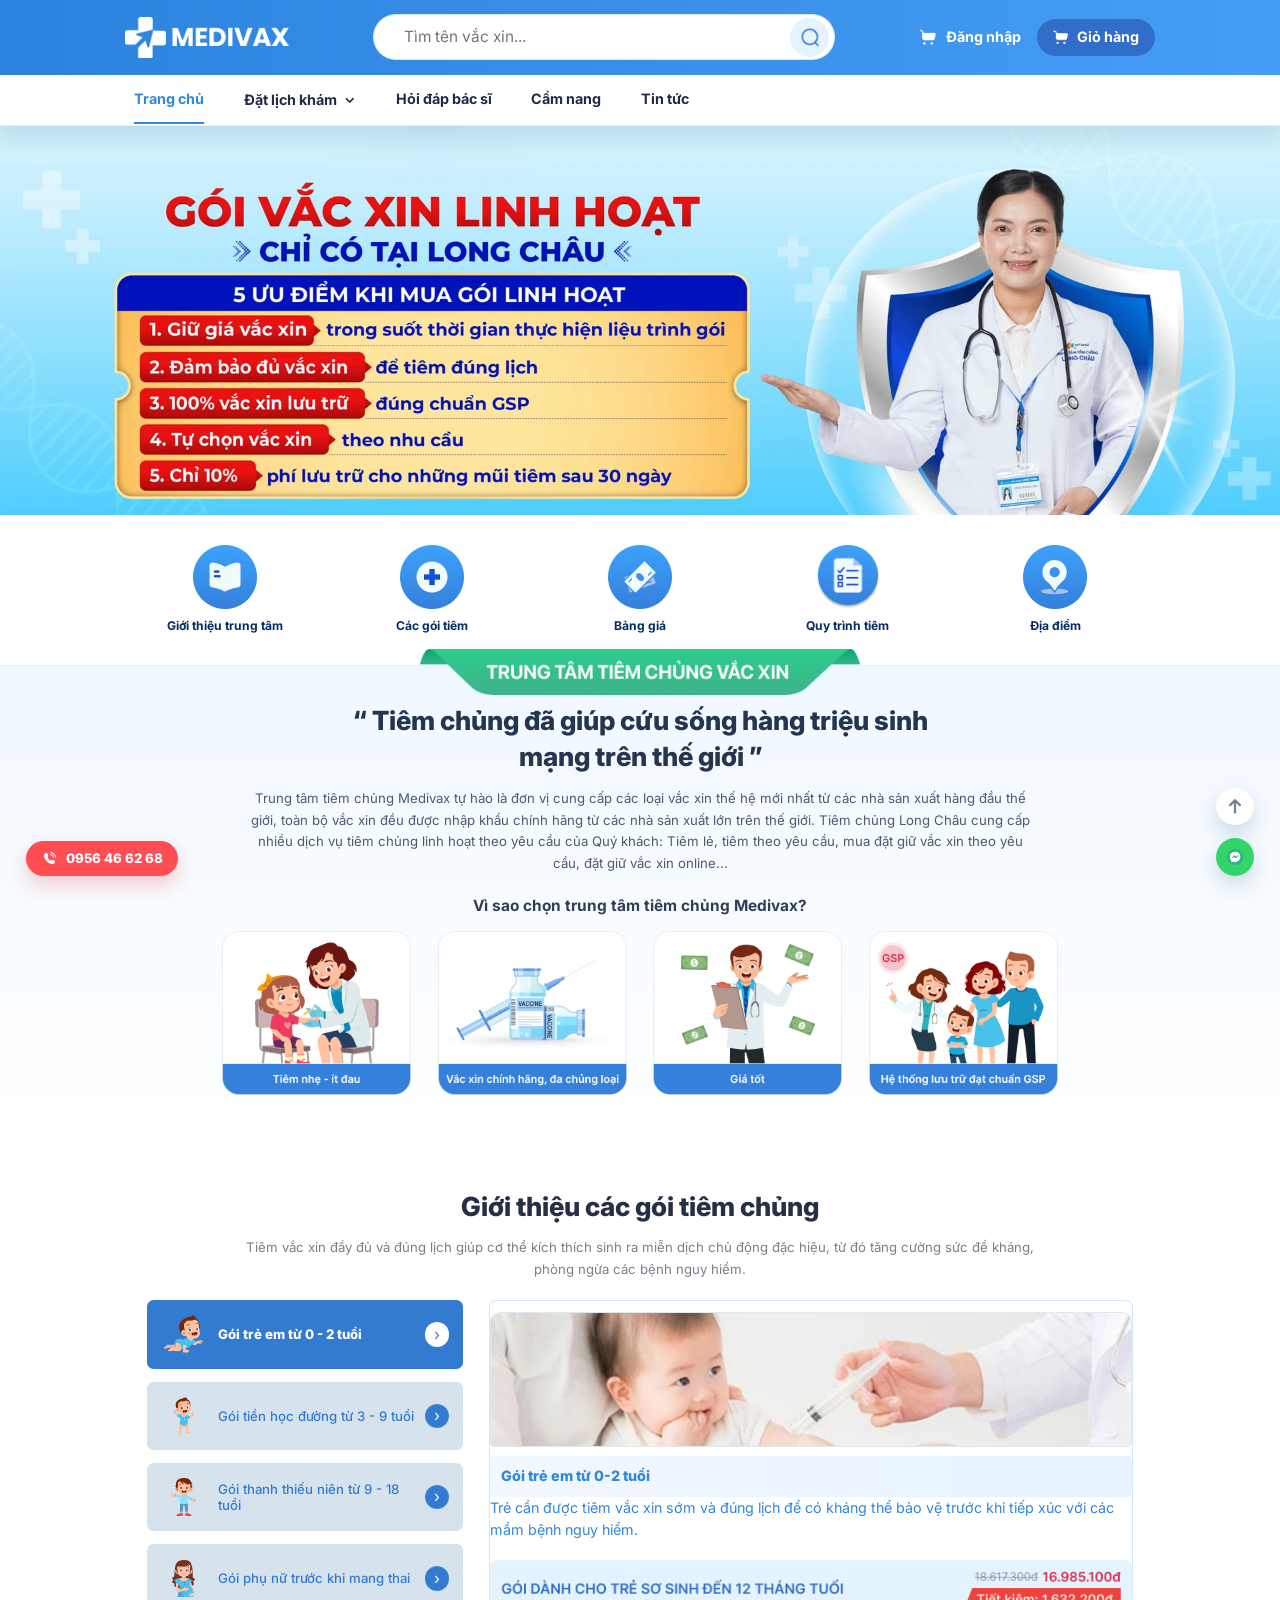
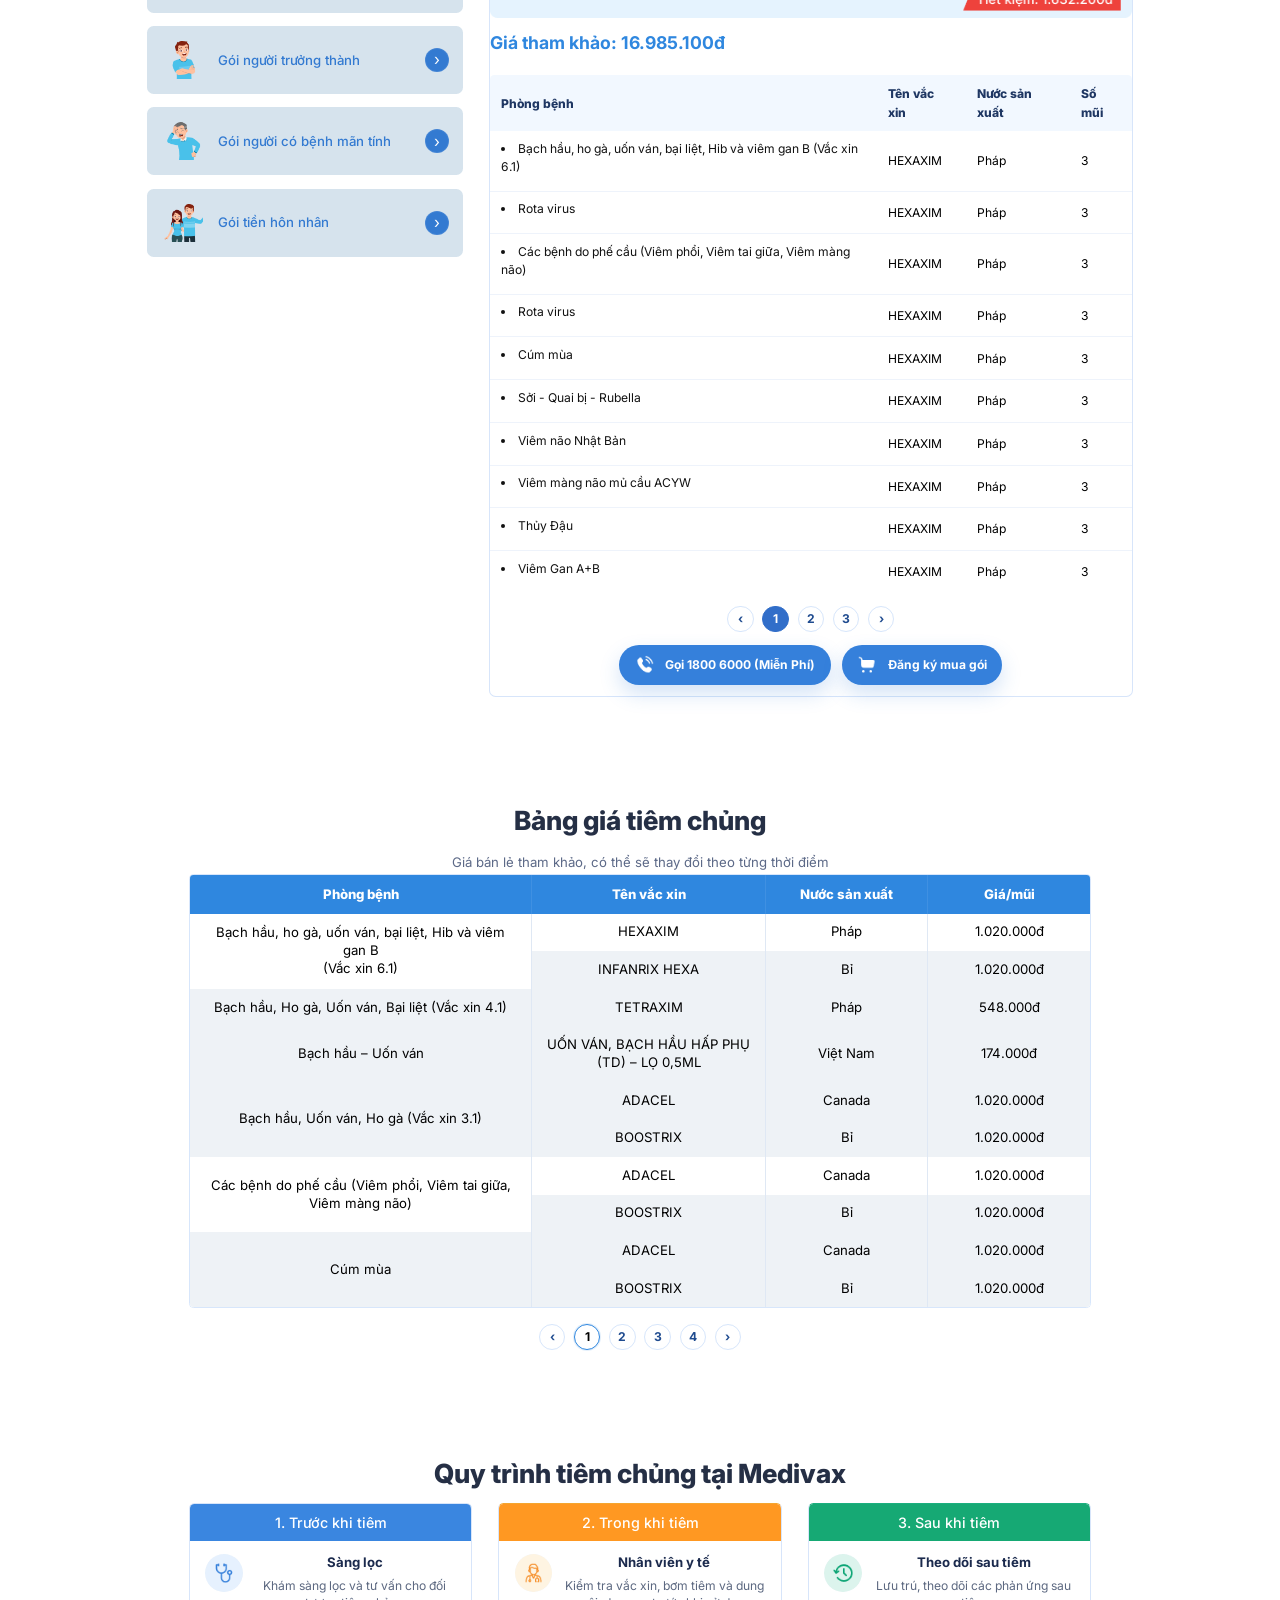
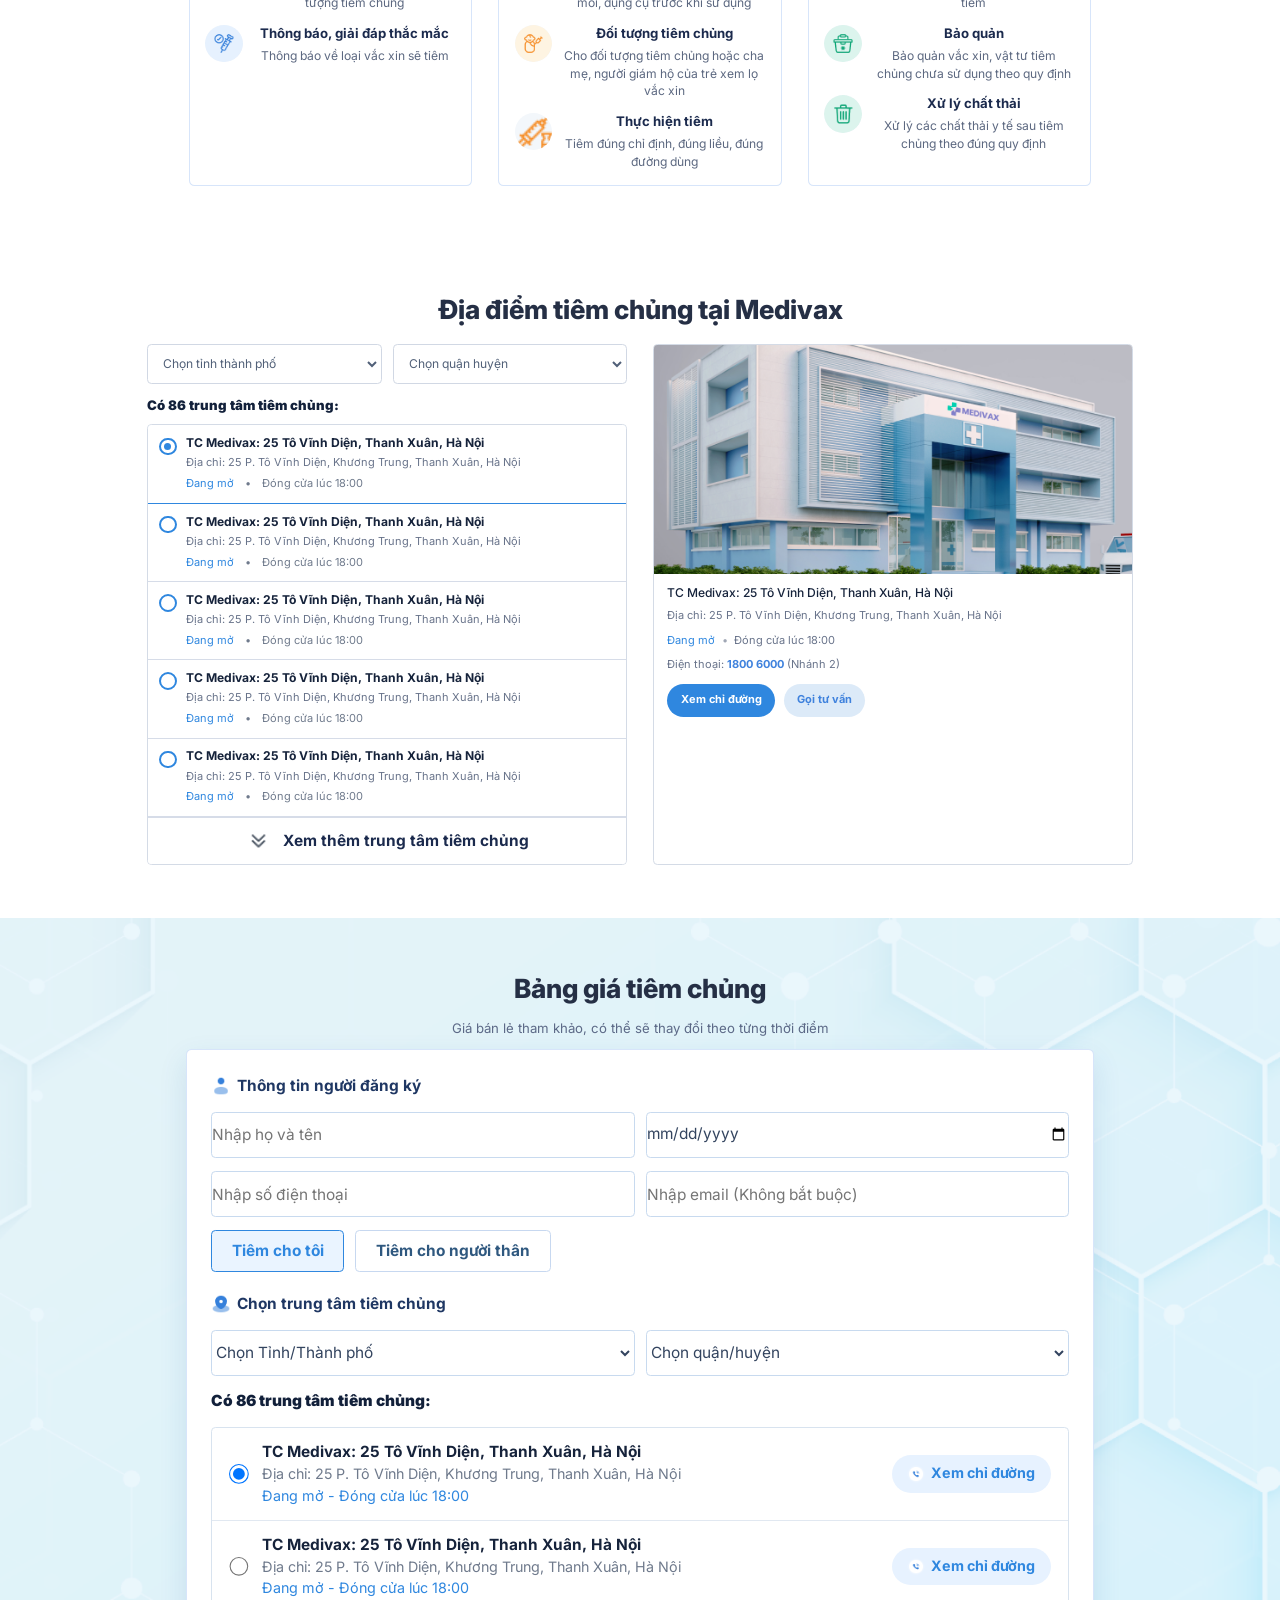
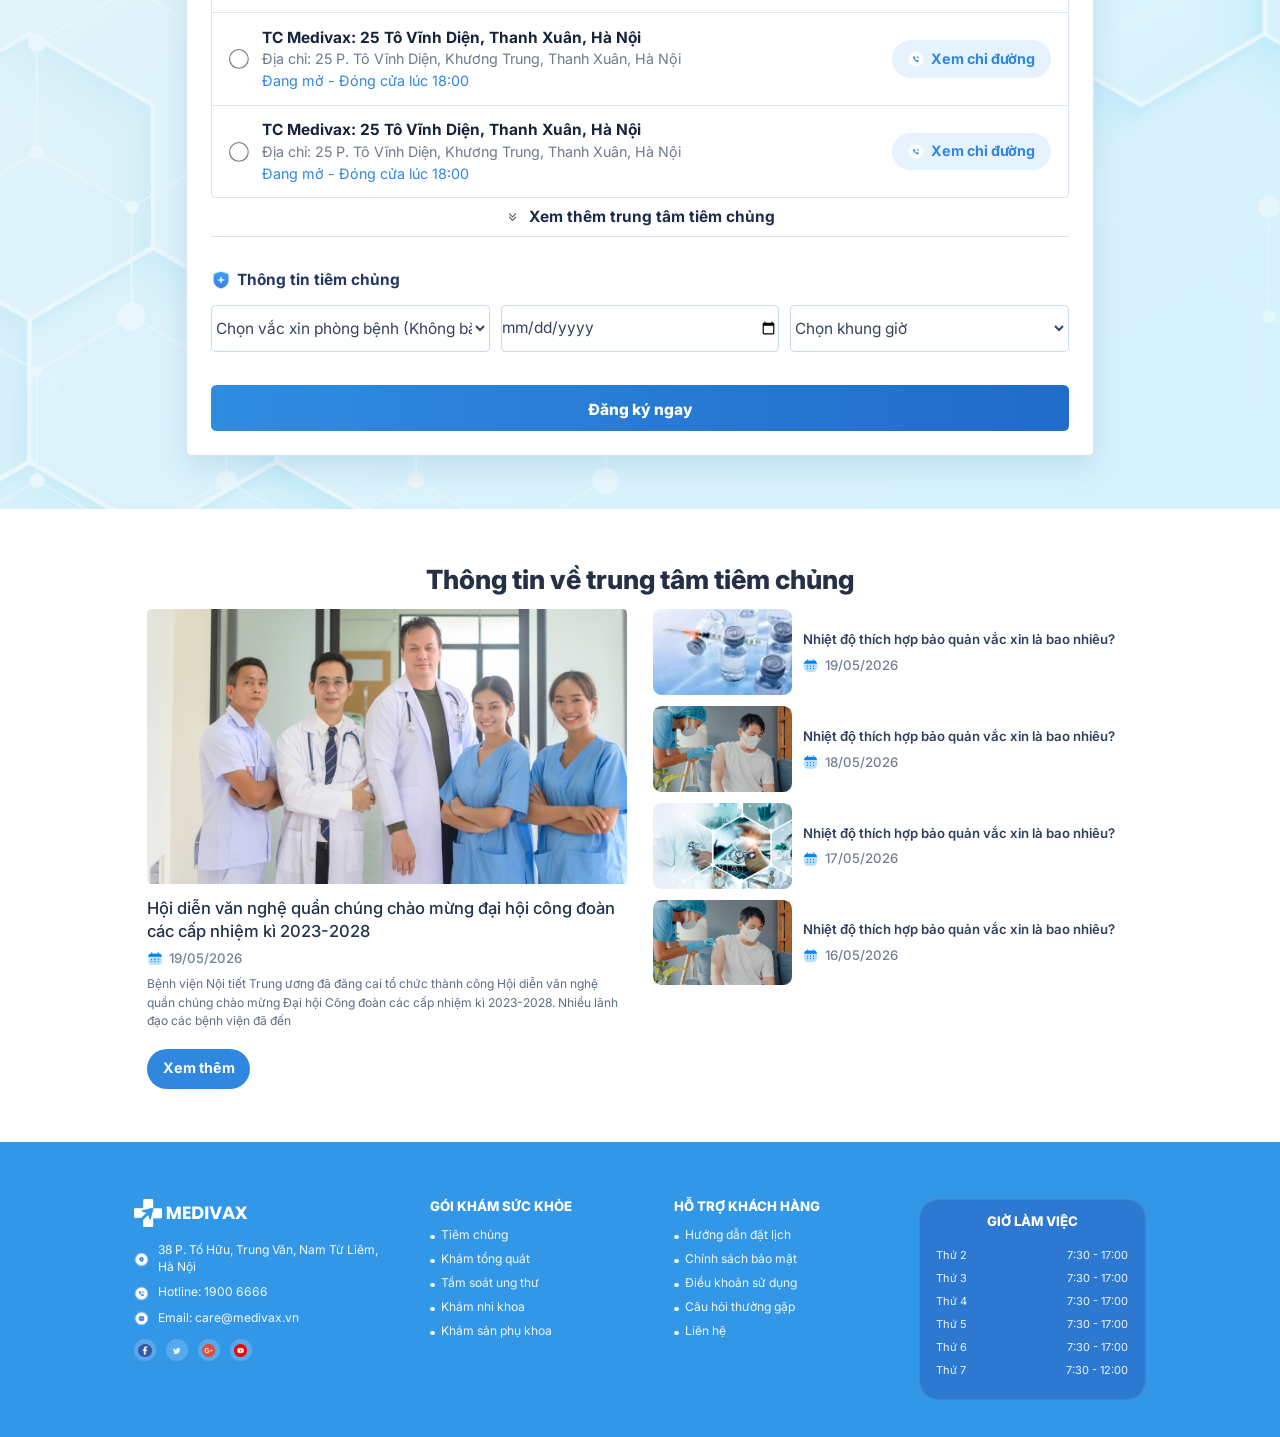
==== commit 6f135580: "final touch" ====
--- a/index.html
+++ b/index.html
@@ -347,85 +347,87 @@
           <p class="section-desc">
             Giá bán lẻ tham khảo, có thể sẽ thay đổi theo từng thời điểm
           </p>
-          <table class="price-table">
-            <colgroup>
-              <col class="price-col-disease" />
-              <col class="price-col-vaccine" />
-              <col class="price-col-origin" />
-              <col class="price-col-price" />
-            </colgroup>
-            <thead>
-              <tr>
-                <th>Phòng bệnh</th>
-                <th>Tên vắc xin</th>
-                <th>Nước sản xuất</th>
-                <th>Giá/mũi</th>
-              </tr>
-            </thead>
-            <tbody>
-              <tr>
-                <td rowspan="2">
-                  Bạch hầu, ho gà, uốn ván, bại liệt, Hib và viêm gan B<br />(Vắc
-                  xin 6.1)
-                </td>
-                <td>HEXAXIM</td>
-                <td>Pháp</td>
-                <td>1.020.000đ</td>
-              </tr>
-              <tr>
-                <td>INFANRIX HEXA</td>
-                <td>Bỉ</td>
-                <td>1.020.000đ</td>
-              </tr>
-              <tr class="price-row--alt">
-                <td>Bạch hầu, Ho gà, Uốn ván, Bại liệt (Vắc xin 4.1)</td>
-                <td>TETRAXIM</td>
-                <td>Pháp</td>
-                <td>548.000đ</td>
-              </tr>
-              <tr>
-                <td>Bạch hầu – Uốn ván</td>
-                <td>UỐN VÁN, BẠCH HẦU HẤP PHỤ (TD) – LỌ 0,5ML</td>
-                <td>Việt Nam</td>
-                <td>174.000đ</td>
-              </tr>
-              <tr class="price-row--alt">
-                <td rowspan="2">Bạch hầu, Uốn ván, Ho gà (Vắc xin 3.1)</td>
-                <td>ADACEL</td>
-                <td>Canada</td>
-                <td>1.020.000đ</td>
-              </tr>
-              <tr class="price-row--alt">
-                <td>BOOSTRIX</td>
-                <td>Bỉ</td>
-                <td>1.020.000đ</td>
-              </tr>
-              <tr>
-                <td rowspan="2">
-                  Các bệnh do phế cầu (Viêm phổi, Viêm tai giữa, Viêm màng não)
-                </td>
-                <td>ADACEL</td>
-                <td>Canada</td>
-                <td>1.020.000đ</td>
-              </tr>
-              <tr>
-                <td>BOOSTRIX</td>
-                <td>Bỉ</td>
-                <td>1.020.000đ</td>
-              </tr>
-              <tr class="price-row--alt">
-                <td rowspan="2">Cúm mùa</td>
-                <td>ADACEL</td>
-                <td>Canada</td>
-                <td>1.020.000đ</td>
-              </tr>
-              <tr class="price-row--alt">
-                <td>BOOSTRIX</td>
-                <td>Bỉ</td>
-                <td>1.020.000đ</td>
-              </tr>
-            </tbody>
-          </table>
+          <div class="price-table-wrap">
+            <table class="price-table">
+              <colgroup>
+                <col class="price-col-disease" />
+                <col class="price-col-vaccine" />
+                <col class="price-col-origin" />
+                <col class="price-col-price" />
+              </colgroup>
+              <thead>
+                <tr>
+                  <th>Phòng bệnh</th>
+                  <th>Tên vắc xin</th>
+                  <th>Nước sản xuất</th>
+                  <th>Giá/mũi</th>
+                </tr>
+              </thead>
+              <tbody>
+                <tr>
+                  <td rowspan="2">
+                    Bạch hầu, ho gà, uốn ván, bại liệt, Hib và viêm gan B<br />(Vắc
+                    xin 6.1)
+                  </td>
+                  <td>HEXAXIM</td>
+                  <td>Pháp</td>
+                  <td>1.020.000đ</td>
+                </tr>
+                <tr>
+                  <td>INFANRIX HEXA</td>
+                  <td>Bỉ</td>
+                  <td>1.020.000đ</td>
+                </tr>
+                <tr class="price-row--alt">
+                  <td>Bạch hầu, Ho gà, Uốn ván, Bại liệt (Vắc xin 4.1)</td>
+                  <td>TETRAXIM</td>
+                  <td>Pháp</td>
+                  <td>548.000đ</td>
+                </tr>
+                <tr>
+                  <td>Bạch hầu – Uốn ván</td>
+                  <td>UỐN VÁN, BẠCH HẦU HẤP PHỤ (TD) – LỌ 0,5ML</td>
+                  <td>Việt Nam</td>
+                  <td>174.000đ</td>
+                </tr>
+                <tr class="price-row--alt">
+                  <td rowspan="2">Bạch hầu, Uốn ván, Ho gà (Vắc xin 3.1)</td>
+                  <td>ADACEL</td>
+                  <td>Canada</td>
+                  <td>1.020.000đ</td>
+                </tr>
+                <tr class="price-row--alt">
+                  <td>BOOSTRIX</td>
+                  <td>Bỉ</td>
+                  <td>1.020.000đ</td>
+                </tr>
+                <tr>
+                  <td rowspan="2">
+                    Các bệnh do phế cầu (Viêm phổi, Viêm tai giữa, Viêm màng não)
+                  </td>
+                  <td>ADACEL</td>
+                  <td>Canada</td>
+                  <td>1.020.000đ</td>
+                </tr>
+                <tr>
+                  <td>BOOSTRIX</td>
+                  <td>Bỉ</td>
+                  <td>1.020.000đ</td>
+                </tr>
+                <tr class="price-row--alt">
+                  <td rowspan="2">Cúm mùa</td>
+                  <td>ADACEL</td>
+                  <td>Canada</td>
+                  <td>1.020.000đ</td>
+                </tr>
+                <tr class="price-row--alt">
+                  <td>BOOSTRIX</td>
+                  <td>Bỉ</td>
+                  <td>1.020.000đ</td>
+                </tr>
+              </tbody>
+            </table>
+          </div>
           <nav
             class="price-pagination"
             aria-label="Phân trang bảng giá tiêm chủng"
@@ -724,13 +726,13 @@
                 <img src="assets/image/User.png" alt="" /> Thông tin người đăng
                 ký
               </legend>
-            <div class="field-row row row-cols-1 row-cols-sm-2 g-2">
-                <input type="text" placeholder="Nhập họ và tên" />
-                <input type="date" aria-label="Ngày sinh" />
-              </div>
-            <div class="field-row row row-cols-1 row-cols-sm-2 g-2">
-                <input type="tel" placeholder="Nhập số điện thoại" />
-                <input type="text" placeholder="Nhập email (Không bắt buộc)" />
+            <div class="field-row row g-2">
+                <input class="col-12 col-sm-6" type="text" placeholder="Nhập họ và tên" />
+                <input class="col-12 col-sm-6" type="date" aria-label="Ngày sinh" />
+              </div>
+            <div class="field-row row g-2">
+                <input class="col-12 col-sm-6" type="tel" placeholder="Nhập số điện thoại" />
+                <input class="col-12 col-sm-6" type="text" placeholder="Nhập email (Không bắt buộc)" />
               </div>
               <div class="booking-tab-row">
                 <button type="button" class="booking-tab active">
@@ -747,11 +749,11 @@
                 <img src="assets/image/Map Point Wave.png" alt="" /> Chọn trung
                 tâm tiêm chủng
               </legend>
-            <div class="field-row row row-cols-1 row-cols-sm-2 g-2">
-                <select aria-label="Chọn tỉnh thành phố">
+            <div class="field-row row g-2">
+                <select class="col-12 col-sm-6" aria-label="Chọn tỉnh thành phố">
                   <option>Chọn Tỉnh/Thành phố</option>
                 </select>
-                <select aria-label="Chọn quận huyện">
+                <select class="col-12 col-sm-6" aria-label="Chọn quận huyện">
                   <option>Chọn quận/huyện</option>
                 </select>
               </div>
@@ -759,7 +761,7 @@
                 <strong>Có 86 trung tâm tiêm chủng:</strong>
               </p>
               <div class="booking-location-list">
-                <label class="booking-location-item active row g-2 align-items-center">
+                <label class="booking-location-item active">
                   <input type="radio" name="booking-location" checked />
                   <span>
                     <strong
@@ -771,9 +773,12 @@
                     >
                     <em>Đang mở - Đóng cửa lúc 18:00</em>
                   </span>
-                  <button type="button">Xem chỉ đường</button>
+                  <button type="button">
+                    <img src="assets/image/icon.png" alt="" />
+                    Xem chỉ đường
+                  </button>
                 </label>
-                <label class="booking-location-item row g-2 align-items-center">
+                <label class="booking-location-item">
                   <input type="radio" name="booking-location" />
                   <span>
                     <strong
@@ -785,9 +790,12 @@
                     >
                     <em>Đang mở - Đóng cửa lúc 18:00</em>
                   </span>
-                  <button type="button">Xem chỉ đường</button>
+                  <button type="button">
+                    <img src="assets/image/icon.png" alt="" />
+                    Xem chỉ đường
+                  </button>
                 </label>
-                <label class="booking-location-item row g-2 align-items-center">
+                <label class="booking-location-item">
                   <input type="radio" name="booking-location" />
                   <span>
                     <strong
@@ -799,9 +807,12 @@
                     >
                     <em>Đang mở - Đóng cửa lúc 18:00</em>
                   </span>
-                  <button type="button">Xem chỉ đường</button>
+                  <button type="button">
+                    <img src="assets/image/icon.png" alt="" />
+                    Xem chỉ đường
+                  </button>
                 </label>
-                <label class="booking-location-item row g-2 align-items-center">
+                <label class="booking-location-item">
                   <input type="radio" name="booking-location" />
                   <span>
                     <strong
@@ -813,11 +824,15 @@
                     >
                     <em>Đang mở - Đóng cửa lúc 18:00</em>
                   </span>
-                  <button type="button">Xem chỉ đường</button>
+                  <button type="button">
+                    <img src="assets/image/icon.png" alt="" />
+                    Xem chỉ đường
+                  </button>
                 </label>
               </div>
               <button type="button" class="location-more-btn">
-                Xem thêm trung tâm tiêm chủng
+                <img src="assets/image/Frame.png" alt="" />
+                <span>Xem thêm trung tâm tiêm chủng</span>
               </button>
             </fieldset>
 
@@ -826,12 +841,12 @@
                 <img src="assets/image/Shield Plus.png" alt="" /> Thông tin tiêm
                 chủng
               </legend>
-            <div class="field-row three-cols row row-cols-1 row-cols-md-3 g-2">
-                <select aria-label="Chọn vắc xin phòng bệnh">
+            <div class="field-row three-cols row g-2">
+                <select class="col-12 col-md-4" aria-label="Chọn vắc xin phòng bệnh">
                   <option>Chọn vắc xin phòng bệnh (Không bắt buộc)</option>
                 </select>
-                <input type="date" aria-label="Chọn ngày hẹn tiêm" />
-                <select aria-label="Chọn khung giờ">
+                <input class="col-12 col-md-4" type="date" aria-label="Chọn ngày hẹn tiêm" />
+                <select class="col-12 col-md-4" aria-label="Chọn khung giờ">
                   <option>Chọn khung giờ</option>
                 </select>
               </div>
--- a/assets/css/style.css
+++ b/assets/css/style.css
@@ -4162,20 +4162,31 @@
   padding: 48px 0;
 }
 
+.booking-section .center-heading {
+  margin-bottom: 12px;
+}
+
+.booking-section .section-desc {
+  margin-top: 0;
+  margin-bottom: 8px;
+}
+
 .booking-wrap {
-  max-width: 820px;
+  max-width: 850px;
 }
 
 .booking-form--home {
-  max-width: 680px;
+  max-width: 850px;
   margin: 0 auto;
-  padding: 16px;
+  padding: 22px;
   border-radius: 5px;
   box-shadow: 0 10px 26px rgba(25, 91, 160, 0.12);
 }
 
 .booking-form--home fieldset {
-  margin: 0 0 12px;
+  width: 100%;
+  min-width: 0;
+  margin: 0 0 18px;
   padding: 0;
   border: 0;
   box-shadow: none;
@@ -4186,127 +4197,161 @@
   align-items: center;
   gap: 6px;
   width: 100%;
-  margin-bottom: 8px;
-  font-size: 12px;
+  margin-bottom: 12px;
+  font-size: 14px;
   font-weight: 700;
   color: #1f3763;
 }
 
 .booking-form--home legend img {
+  width: 18px;
+  height: 18px;
+  -o-object-fit: contain;
+     object-fit: contain;
+  flex: 0 0 18px;
+}
+
+.booking-form--home .field-row {
+  width: 100%;
+  gap: 10px;
+  margin-bottom: 12px;
+}
+
+.booking-form--home input,
+.booking-form--home select {
+  height: 42px;
+  border-radius: 4px;
+  padding: 0 12px;
+  font-size: 14px;
+}
+
+.booking-tab-row {
+  display: flex;
+  gap: 10px;
+  margin-top: 2px;
+}
+
+.booking-tab {
+  height: 38px;
+  border: 1px solid #c7d8f0;
+  border-radius: 4px;
+  background: #fff;
+  color: #2f587f;
+  padding: 0 18px;
+  font-size: 14px;
+  font-weight: 700;
+}
+
+.booking-tab.active {
+  background: #eaf4ff;
+  border-color: #2f87df;
+  color: #2f87df;
+}
+
+.booking-location-list {
+  border: 1px solid #d8e3ef;
+  border-radius: 4px;
+  overflow: hidden;
+  background: #fff;
+}
+
+.booking-form--home .location-count {
+  margin: 12px 0;
+  font-size: 14px;
+}
+
+.booking-location-item {
+  display: flex;
+  gap: 12px;
+  align-items: center;
+  margin: 0;
+  padding: 13px 16px;
+  border-bottom: 1px solid #e1e8f1;
+}
+
+.booking-location-item:last-child {
+  border-bottom: 0;
+}
+
+.booking-location-item input {
+  width: 18px;
+  height: 18px;
+  margin: 0;
+}
+
+.booking-location-item span {
+  display: flex;
+  gap: 3px;
+  padding-right: 14px;
+}
+
+.booking-location-item strong {
+  font-size: 14px;
+  line-height: 1.25;
+  color: #16233b;
+}
+
+.booking-location-item small,
+.booking-location-item em {
+  font-size: 13px;
+  line-height: 1.3;
+  color: #6f7a8c;
+  font-style: normal;
+}
+
+.booking-location-item em {
+  color: #3f82dd;
+}
+
+.booking-location-item button {
+  display: inline-flex;
+  align-items: center;
+  justify-content: center;
+  gap: 6px;
+  height: 34px;
+  min-width: 128px;
+  margin-left: auto;
+  border: 0;
+  border-radius: 999px;
+  background: #e7f2ff;
+  color: #2f87df;
+  padding: 0 14px;
+  font-size: 13px;
+  font-weight: 700;
+  white-space: nowrap;
+}
+
+.booking-location-item button img {
   width: 16px;
   height: 16px;
   -o-object-fit: contain;
      object-fit: contain;
-  flex: 0 0 16px;
-}
-
-.booking-form--home .field-row {
+}
+
+.booking-form--home .location-more-btn {
+  display: inline-flex;
+  align-items: center;
+  justify-content: center;
   gap: 8px;
-  margin-bottom: 8px;
-}
-
-.booking-form--home input,
-.booking-form--home select {
-  height: 34px;
-  border-radius: 4px;
-  padding: 0 10px;
-  font-size: 11px;
-}
-
-.booking-tab-row {
-  display: flex;
-  gap: 8px;
-}
-
-.booking-tab {
-  height: 30px;
-  border: 1px solid #c7d8f0;
-  border-radius: 4px;
-  background: #fff;
-  color: #2f587f;
-  padding: 0 12px;
-  font-size: 11px;
-  font-weight: 700;
-}
-
-.booking-tab.active {
-  background: #eaf4ff;
-  border-color: #2f87df;
-  color: #2f87df;
-}
-
-.booking-location-list {
-  border: 1px solid #d8e3ef;
-  border-radius: 4px;
-  overflow: hidden;
-  background: #fff;
-}
-
-.booking-location-item {
-  display: flex;
-  gap: 8px;
-  align-items: center;
-  margin: 0;
-  padding: 9px 10px;
-  border-bottom: 1px solid #e1e8f1;
-}
-
-.booking-location-item:last-child {
-  border-bottom: 0;
-}
-
-.booking-location-item input {
-  width: 14px;
-  height: 14px;
-  margin: 0;
-}
-
-.booking-location-item span {
-  display: flex;
-  gap: 2px;
-}
-
-.booking-location-item strong {
-  font-size: 11px;
-  line-height: 1.25;
-  color: #16233b;
-}
-
-.booking-location-item small,
-.booking-location-item em {
-  font-size: 10px;
-  line-height: 1.3;
-  color: #6f7a8c;
-  font-style: normal;
-}
-
-.booking-location-item em {
-  color: #3f82dd;
-}
-
-.booking-location-item button {
-  height: 26px;
-  border: 0;
-  border-radius: 999px;
-  background: #e7f2ff;
-  color: #2f87df;
-  padding: 0 10px;
-  font-size: 10px;
-  font-weight: 700;
-  white-space: nowrap;
-}
-
-.booking-form--home .location-more-btn {
   width: 100%;
   border: 0;
   border-bottom: 1px solid #d8e3ef;
   margin-bottom: 10px;
+  padding: 10px 12px;
+  font-size: 13px;
+}
+
+.booking-form--home .location-more-btn img {
+  width: 14px;
+  height: 14px;
+  -o-object-fit: contain;
+     object-fit: contain;
 }
 
 .booking-form--home .btn-primary {
-  height: 36px;
+  height: 42px;
   border-radius: 5px;
-  font-size: 12px;
+  font-size: 14px;
 }
 
 .news-section {
@@ -4382,6 +4427,9 @@
   .center-heading,
   .section-title {
     font-size: 21px;
+  }
+  .booking-form--home {
+    padding: 14px;
   }
   .package-menu,
   .field-row,
@@ -7740,8 +7788,7 @@
 .floating-contact--right,
 .specialty-service-card__body,
 .article-link-list,
-.community-card__footer,
-.qa-item__footer {
+.community-card__footer {
   display: flex;
   flex-direction: column;
 }
@@ -7786,44 +7833,63 @@
 }
 
 .booking-form--home .field-row {
-  gap: 8px;
+  gap: 10px;
 }
 
 .booking-form--home .field-row > * {
-  flex-basis: calc((100% - 8px) / 2);
-  max-width: calc((100% - 8px) / 2);
-}
-
-.field-row.three-cols > :first-child {
-  flex: 0 0 calc(40% - 6px);
-  max-width: calc(40% - 6px);
-}
-
-.field-row.three-cols > :not(:first-child) {
-  flex: 0 0 calc(30% - 6px);
-  max-width: calc(30% - 6px);
-}
-
+  flex: 0 0 100%;
+  width: 100%;
+  max-width: 100%;
+}
+
+.booking-form--home .field-row.three-cols > :first-child,
+.booking-form--home .field-row.three-cols > :not(:first-child) {
+  flex: 0 0 100%;
+  width: 100%;
+  max-width: 100%;
+}
+
+@media (min-width: 576px) {
+  .booking-form--home .field-row > * {
+    flex-basis: calc((100% - 10px) / 2);
+    width: calc((100% - 10px) / 2);
+    max-width: calc((100% - 10px) / 2);
+  }
+  .booking-form--home .field-row.three-cols > * {
+    flex-basis: 100%;
+    width: 100%;
+    max-width: 100%;
+  }
+}
+@media (min-width: 768px) {
+  .booking-form--home .field-row.three-cols > *,
+  .booking-form--home .field-row.three-cols > :first-child,
+  .booking-form--home .field-row.three-cols > :not(:first-child) {
+    flex-basis: calc((100% - 20px) / 3);
+    width: calc((100% - 20px) / 3);
+    max-width: calc((100% - 20px) / 3);
+  }
+}
 .booking-location-item {
   --bs-gutter-x: 0;
   --bs-gutter-y: 0;
   display: flex;
-  flex-wrap: wrap;
-  -moz-column-gap: 8px;
-       column-gap: 8px;
-  row-gap: 4px;
+  flex-wrap: nowrap;
+  -moz-column-gap: 12px;
+       column-gap: 12px;
+  row-gap: 8px;
   align-items: center;
 }
 
 .booking-location-item > input {
-  flex: 0 0 16px;
+  flex: 0 0 18px;
 }
 
 .booking-location-item > span {
   display: flex;
-  flex: 1 1 calc(100% - 124px);
+  flex: 1 1 auto;
   flex-direction: column;
-  gap: 2px;
+  gap: 3px;
   min-width: 0;
 }
 
@@ -7831,6 +7897,18 @@
   flex: 0 0 auto;
 }
 
+@media (max-width: 576px) {
+  .booking-location-item {
+    flex-wrap: wrap;
+  }
+  .booking-location-item > span {
+    flex-basis: calc(100% - 30px);
+    padding-right: 0;
+  }
+  .booking-location-item > button {
+    margin-left: 30px;
+  }
+}
 .news-layout {
   gap: 16px;
 }
@@ -8375,10 +8453,6 @@
   gap: 10px;
 }
 
-.booking-form--home .row.field-row {
-  gap: 8px;
-}
-
 .row.doctor-detail-card {
   gap: var(--design-column-gap);
 }
@@ -8509,10 +8583,126 @@
 
 .package-banner,
 #package-price,
+#package-description,
+.desc-package,
 .booking-location-item em,
 .location-item__status .is-open,
 .location-card__body .is-open {
   color: #2f87df !important;
+}
+
+.qa-item__footer {
+  display: flex;
+  flex-direction: column;
+  align-items: flex-start;
+  gap: 12px;
+}
+
+.qa-item__tag {
+  align-self: flex-start;
+}
+
+.qa-item__meta {
+  display: flex;
+  flex-wrap: wrap;
+  align-items: center;
+}
+
+.qa-item__meta span {
+  display: inline-flex;
+  align-items: center;
+}
+
+.qa-item__meta img {
+  display: block;
+  width: 16px;
+  height: 16px;
+  -o-object-fit: contain;
+     object-fit: contain;
+}
+
+.qa-item__meta span::before {
+  content: none;
+}
+
+.price-table-wrap {
+  width: 100%;
+  max-width: 820px;
+  margin: 0 auto;
+  overflow-x: auto;
+  border: 1px solid #d7e6fb;
+  border-radius: 4px;
+  background: #fff;
+}
+
+.price-table-wrap .price-table {
+  width: 100%;
+  min-width: 720px;
+  max-width: none;
+  margin: 0;
+  border: 0;
+  border-radius: 0;
+  box-shadow: none;
+  table-layout: fixed;
+}
+
+.price-col-disease {
+  width: 38%;
+}
+
+.price-col-vaccine {
+  width: 26%;
+}
+
+.price-col-origin,
+.price-col-price {
+  width: 18%;
+}
+
+.price-table-wrap .price-table thead th {
+  padding: 10px 14px;
+  border-radius: 0;
+  background: #2f87df;
+  font-size: 12px;
+  line-height: 1.25;
+}
+
+.price-table-wrap .price-table th,
+.price-table-wrap .price-table td {
+  padding: 9px 12px;
+  font-size: 12px;
+  line-height: 1.35;
+  text-align: center;
+  vertical-align: middle;
+  white-space: normal;
+}
+
+.price-table-wrap .price-table tbody tr:nth-child(2n),
+.price-table-wrap .price-table tbody tr.price-row--alt {
+  background: #eef2f6;
+}
+
+.price-table-wrap .price-table td {
+  border-right: 1px solid #dfe8f4;
+}
+
+.price-table-wrap .price-table td:last-child {
+  border-right: 0;
+}
+
+.price-pagination {
+  max-width: 820px;
+  margin: 14px auto 0;
+}
+
+@media (max-width: 575.98px) {
+  .price-table-wrap {
+    max-width: 100%;
+  }
+}
+.booking-form--home .btn-primary {
+  height: 42px;
+  font-size: 14px;
 }
 
 .location-item__radio {
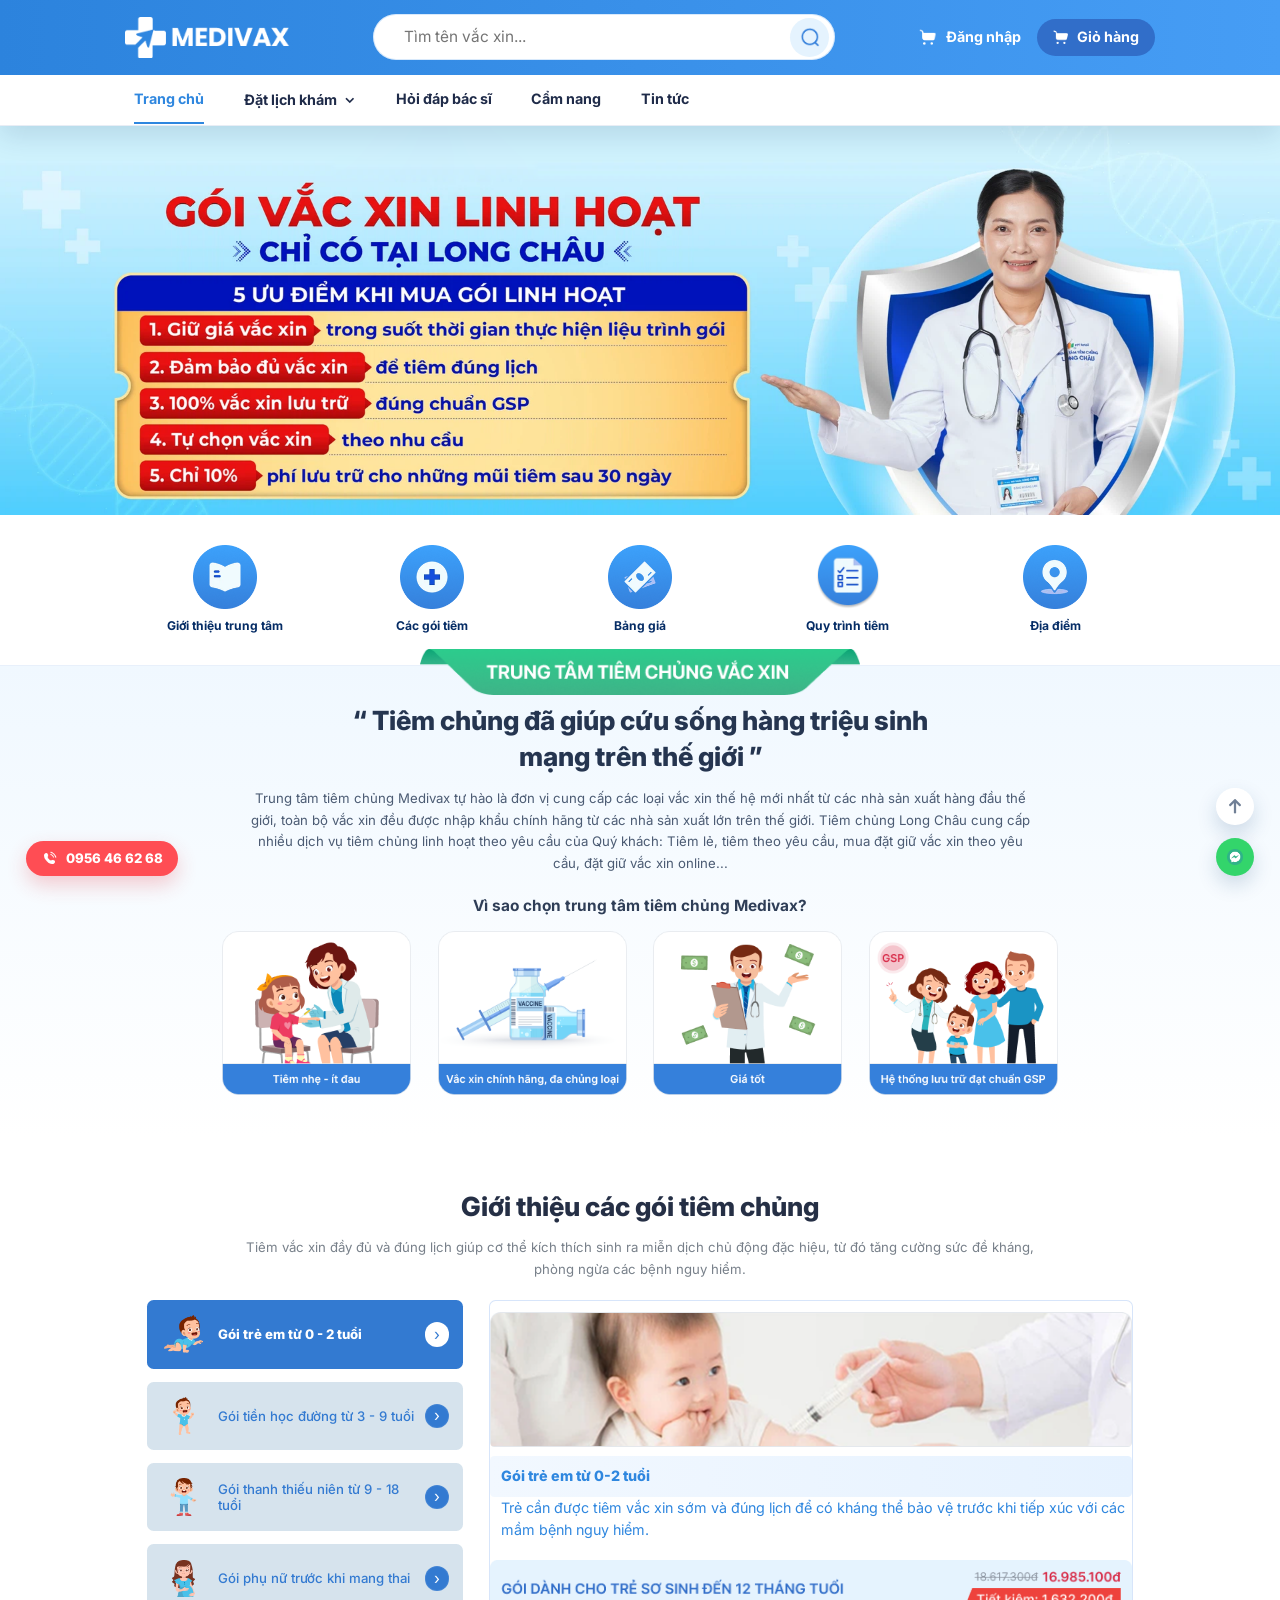
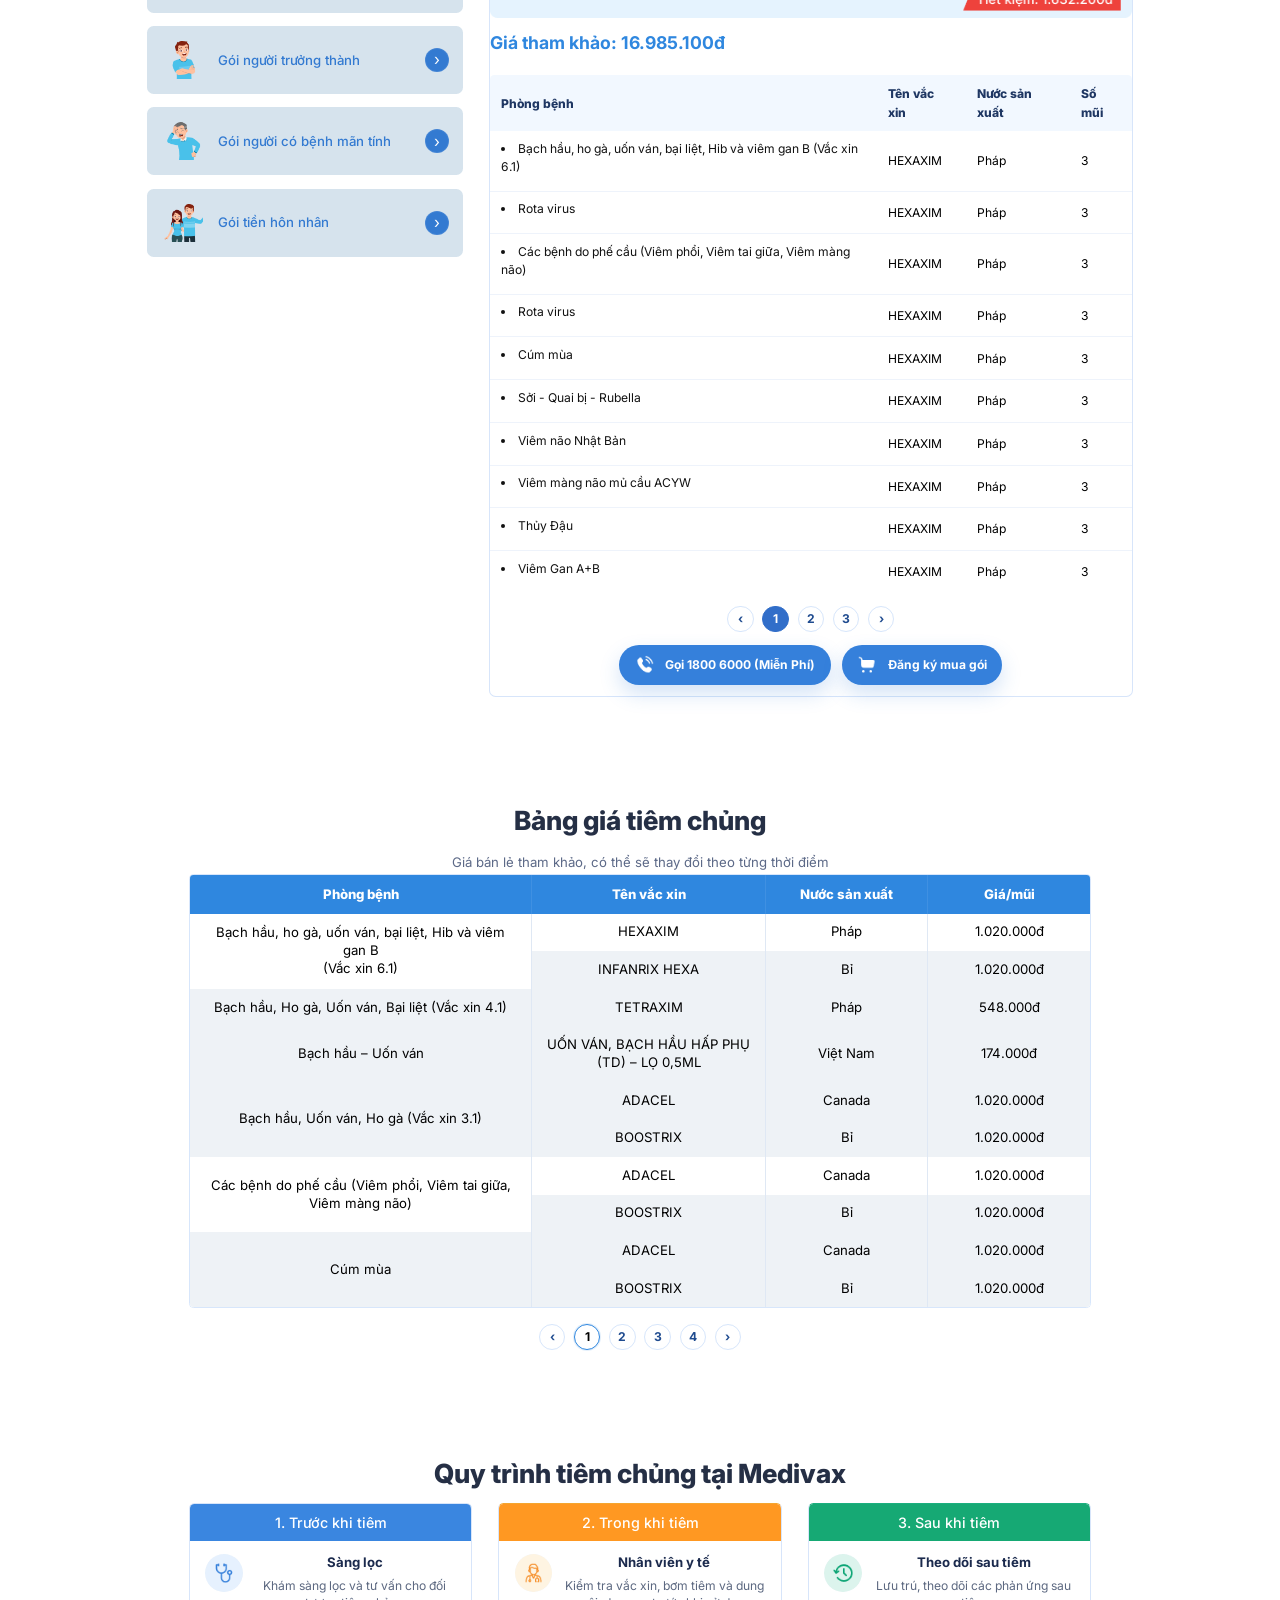
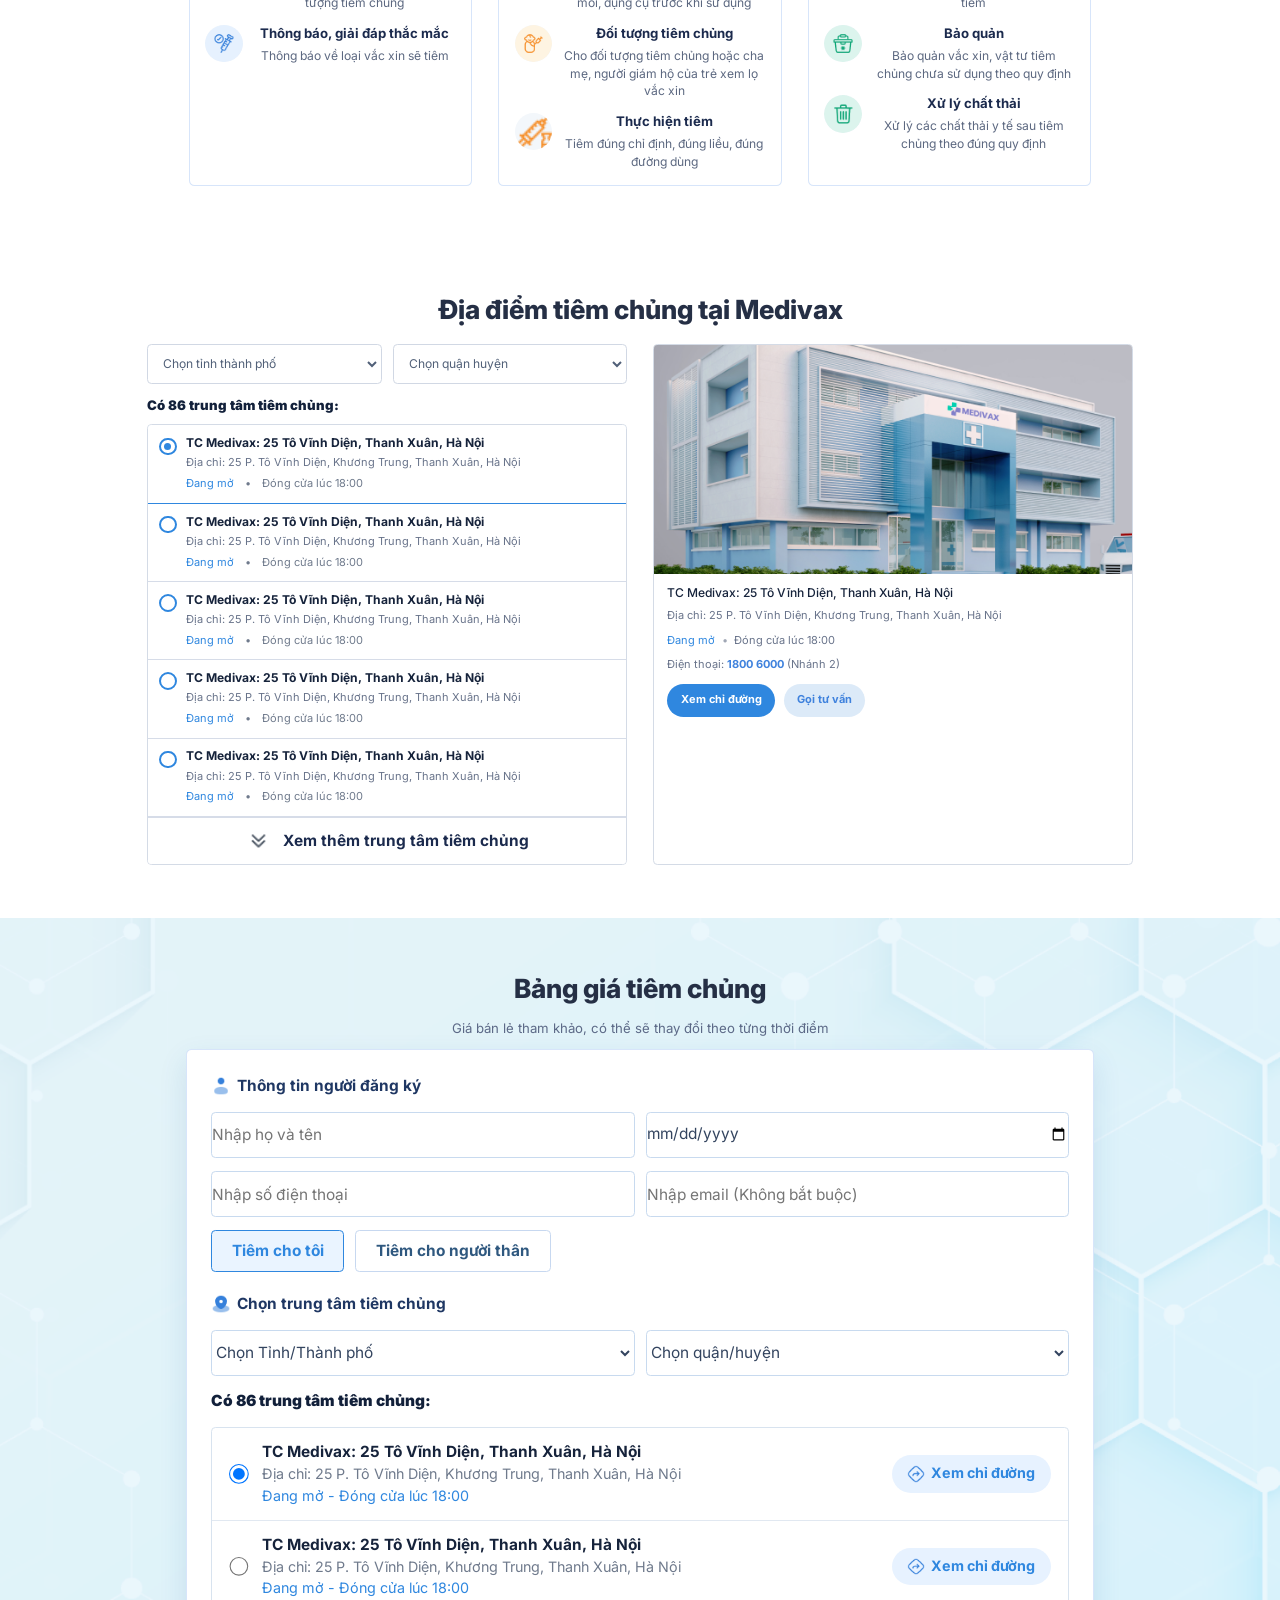
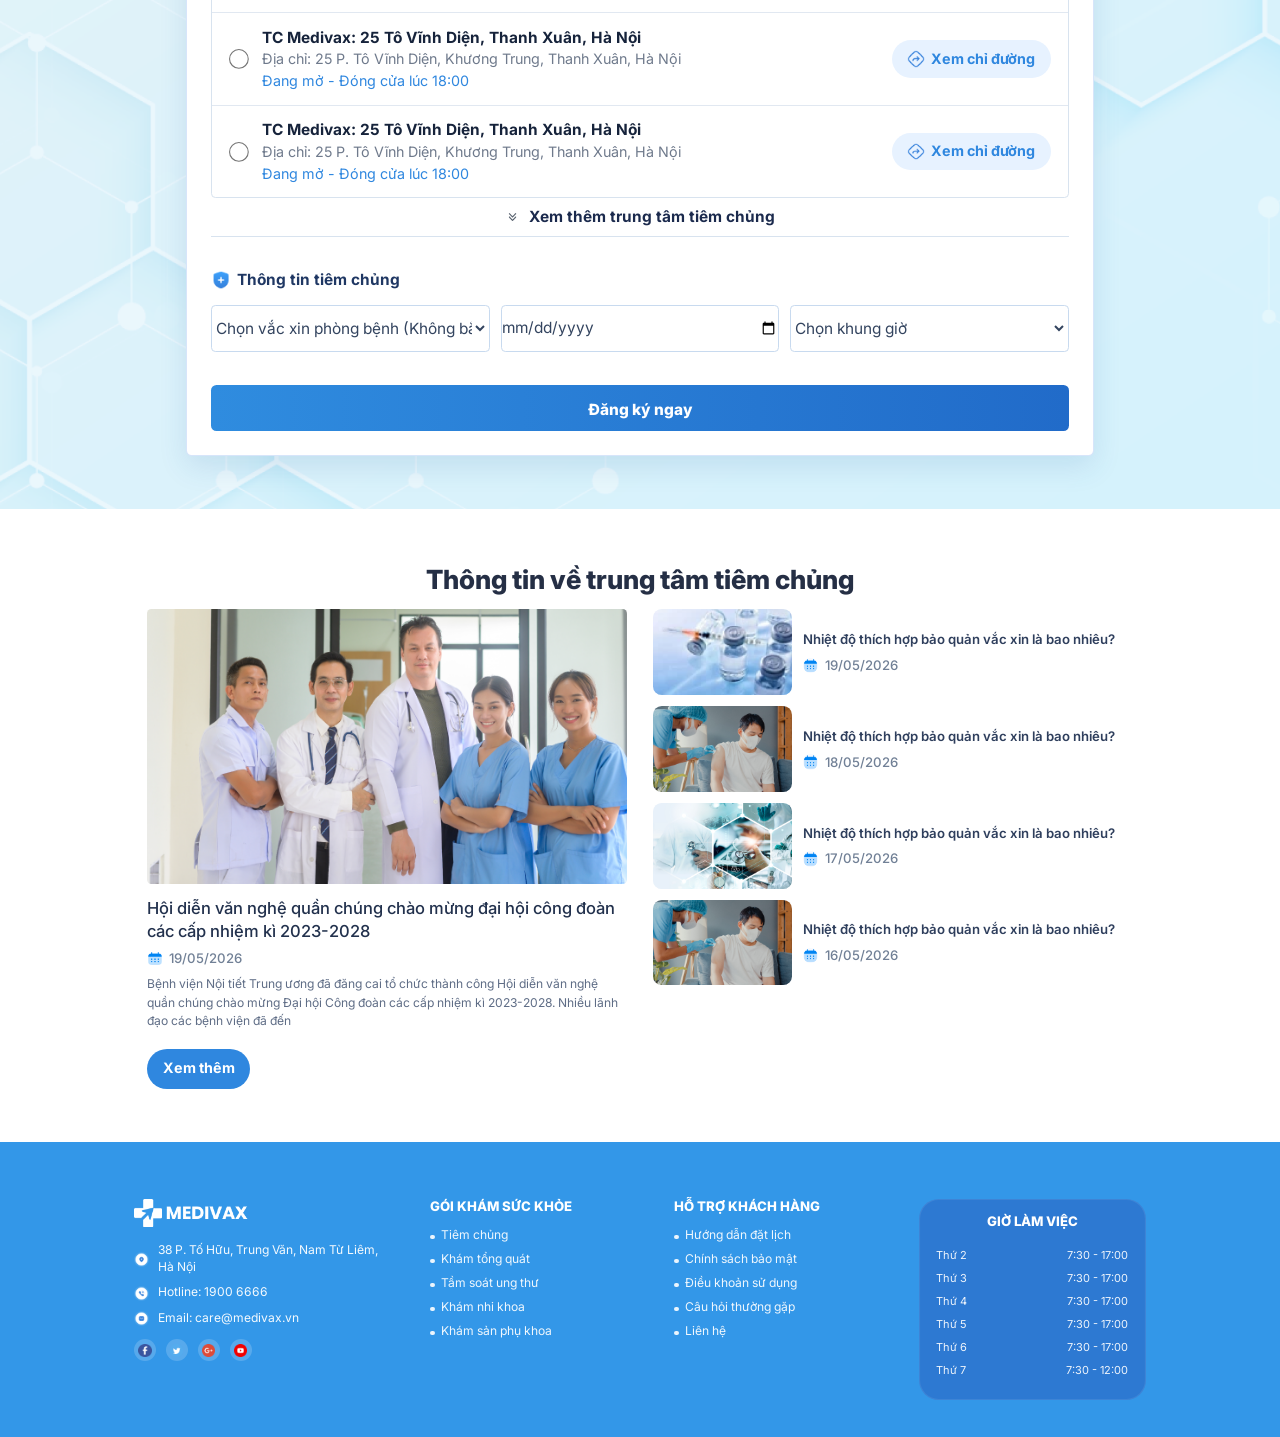
==== commit 2eafb4e6: "final touch" ====
--- a/index.html
+++ b/index.html
@@ -774,7 +774,7 @@
                     <em>Đang mở - Đóng cửa lúc 18:00</em>
                   </span>
                   <button type="button">
-                    <img src="assets/image/icon.png" alt="" />
+                    <img src="assets/image/Route.png" alt="" />
                     Xem chỉ đường
                   </button>
                 </label>
@@ -791,7 +791,7 @@
                     <em>Đang mở - Đóng cửa lúc 18:00</em>
                   </span>
                   <button type="button">
-                    <img src="assets/image/icon.png" alt="" />
+                    <img src="assets/image/Route.png" alt="" />
                     Xem chỉ đường
                   </button>
                 </label>
@@ -808,7 +808,7 @@
                     <em>Đang mở - Đóng cửa lúc 18:00</em>
                   </span>
                   <button type="button">
-                    <img src="assets/image/icon.png" alt="" />
+                    <img src="assets/image/Route.png" alt="" />
                     Xem chỉ đường
                   </button>
                 </label>
@@ -825,7 +825,7 @@
                     <em>Đang mở - Đóng cửa lúc 18:00</em>
                   </span>
                   <button type="button">
-                    <img src="assets/image/icon.png" alt="" />
+                    <img src="assets/image/Route.png" alt="" />
                     Xem chỉ đường
                   </button>
                 </label>
--- a/assets/css/style.css
+++ b/assets/css/style.css
@@ -1426,8 +1426,8 @@
 }
 
 .blog-category-list img {
-  width: 28px;
-  height: 28px;
+  width: 70px;
+  height: 70px;
   border-radius: 8px;
   background: #f2f7ff;
   padding: 4px;
@@ -1664,7 +1664,8 @@
 }
 
 .desc-package {
-  color: #295acd;
+  padding-left: 10px;
+  color: #2f87df;
   font-size: 13px;
   line-height: 1.6;
 }
